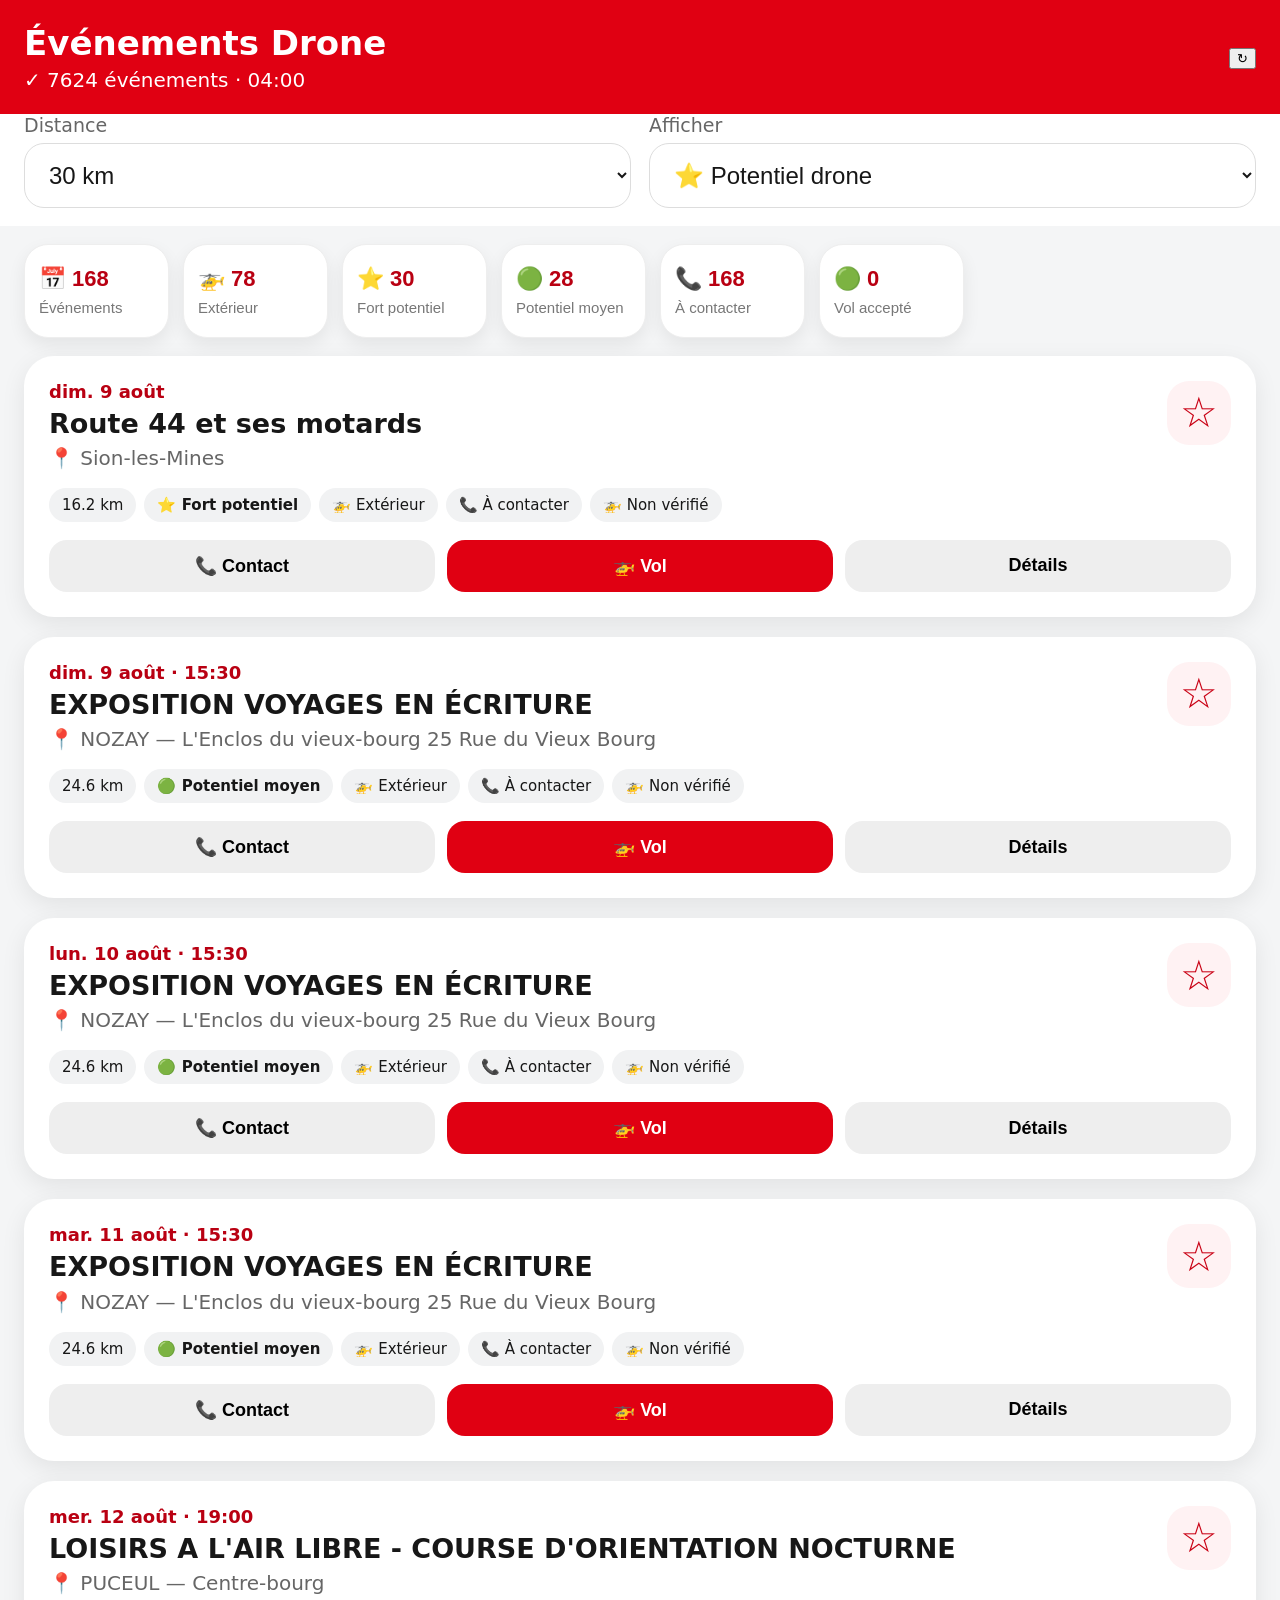
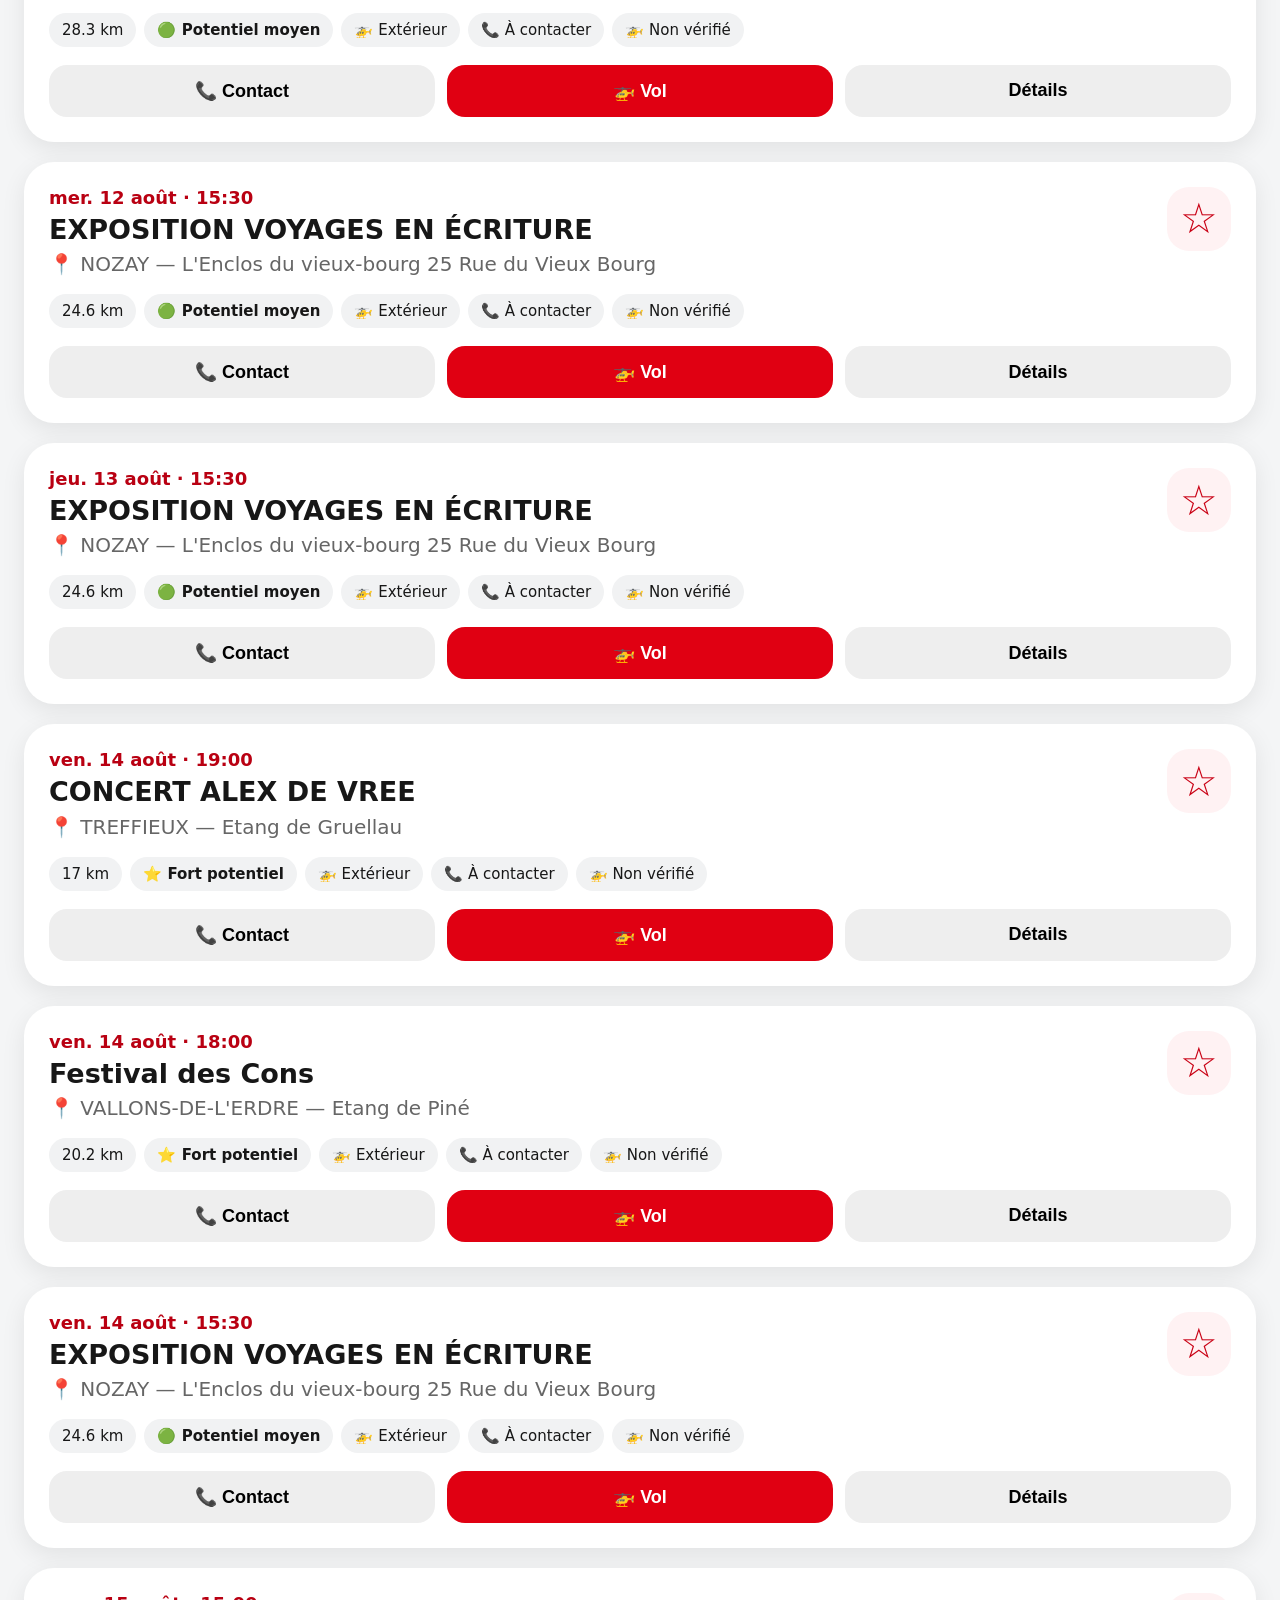
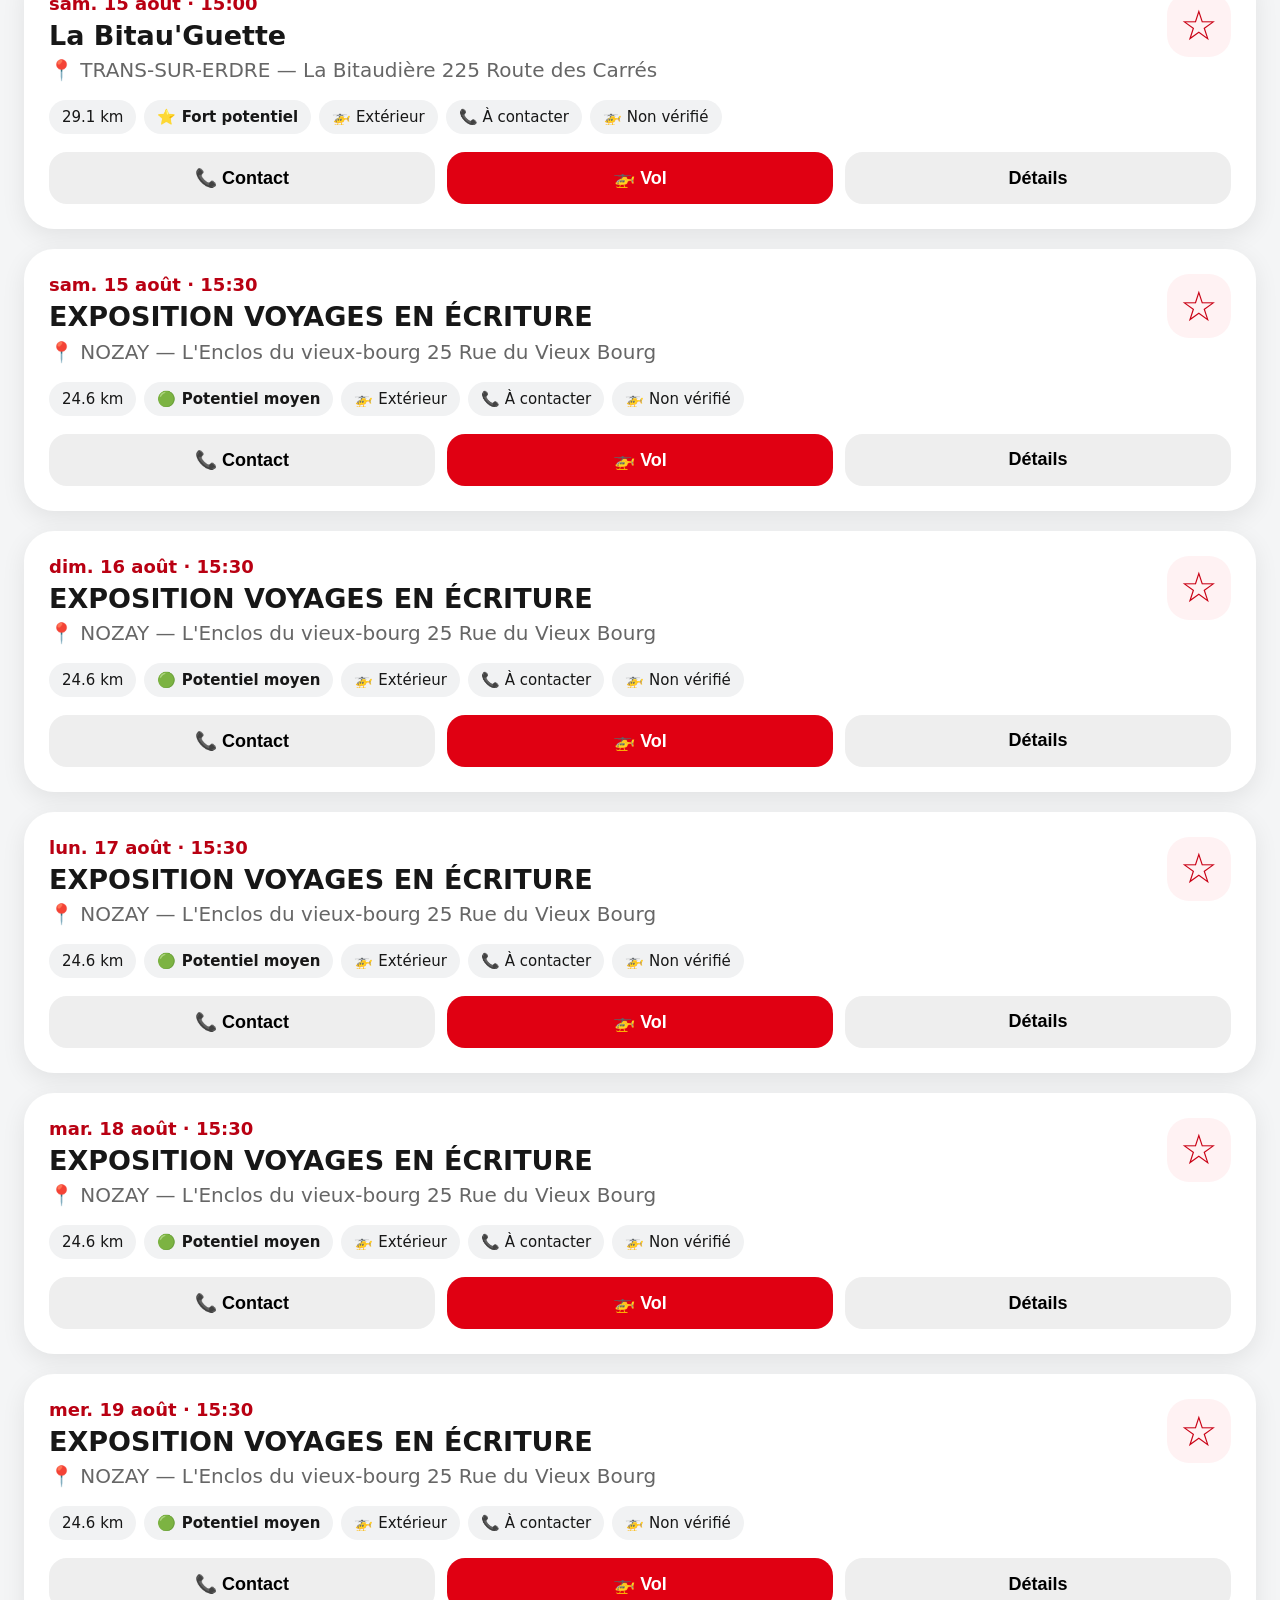
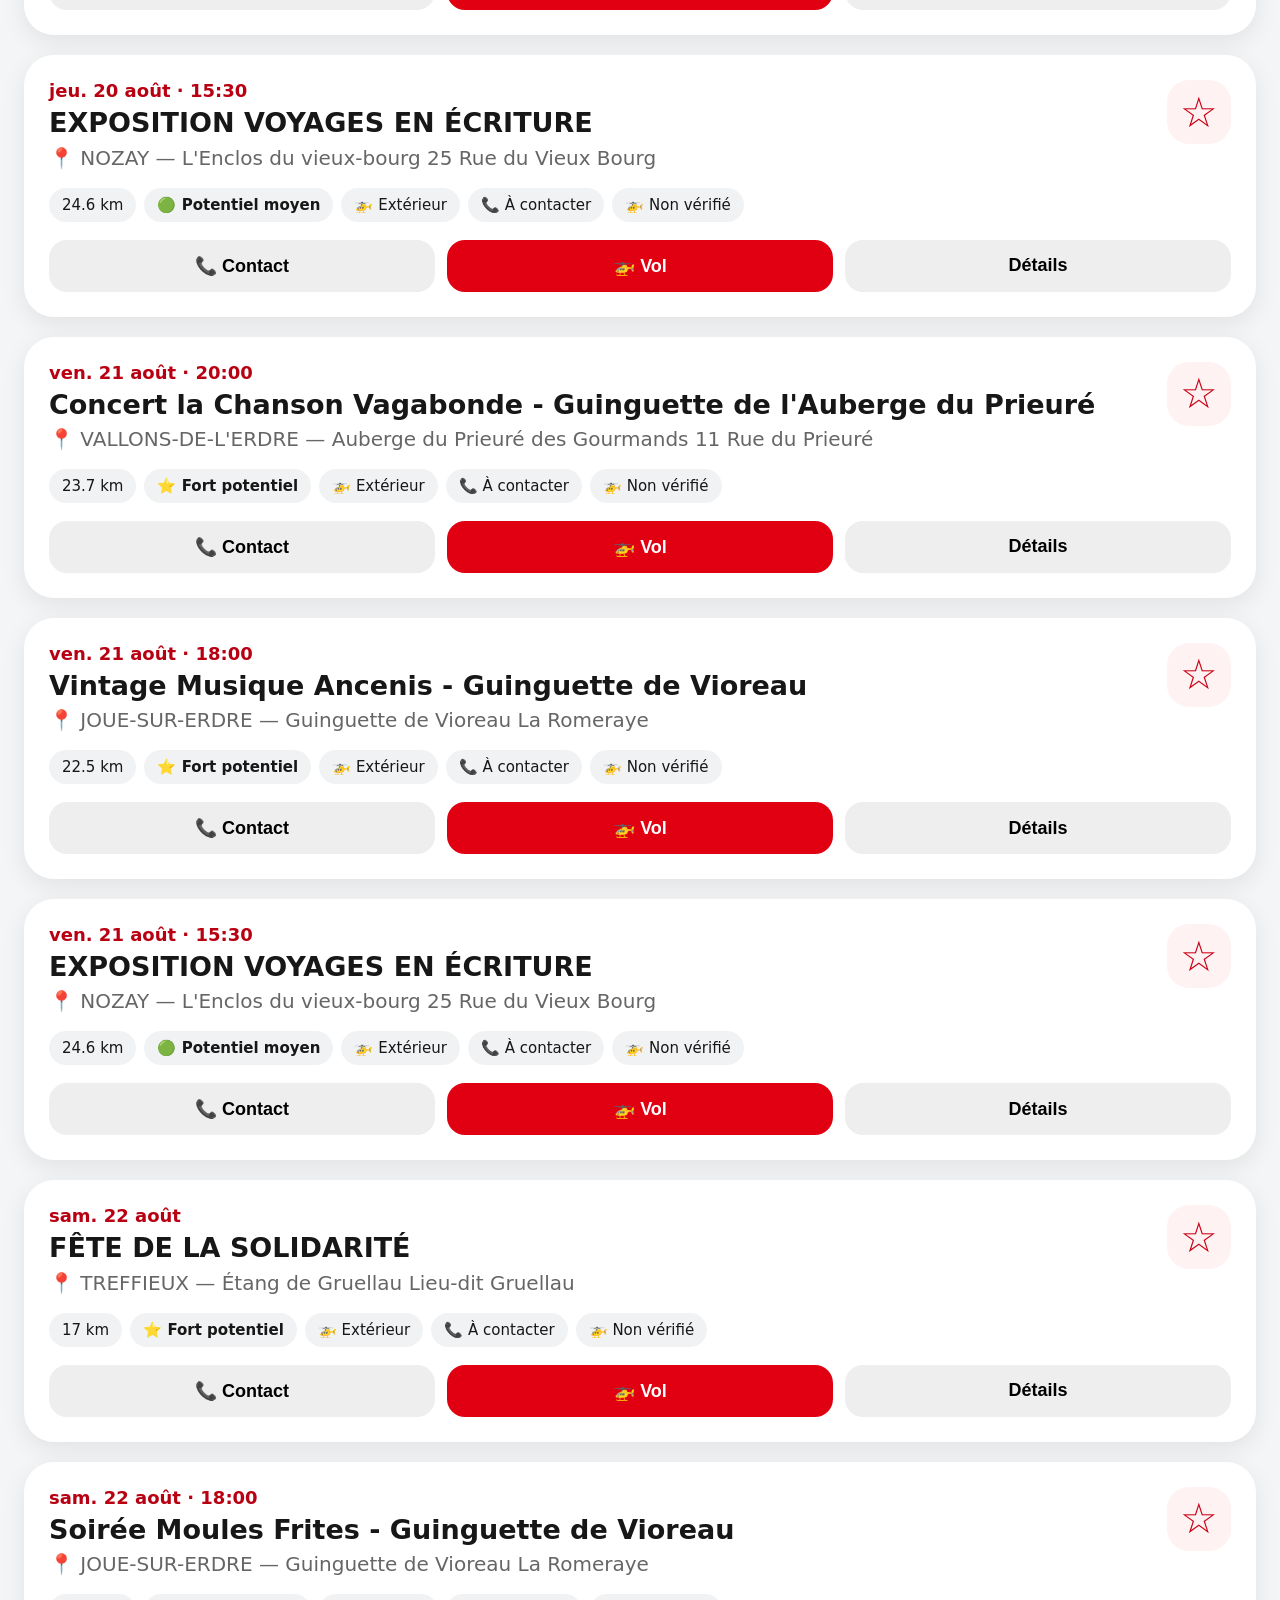
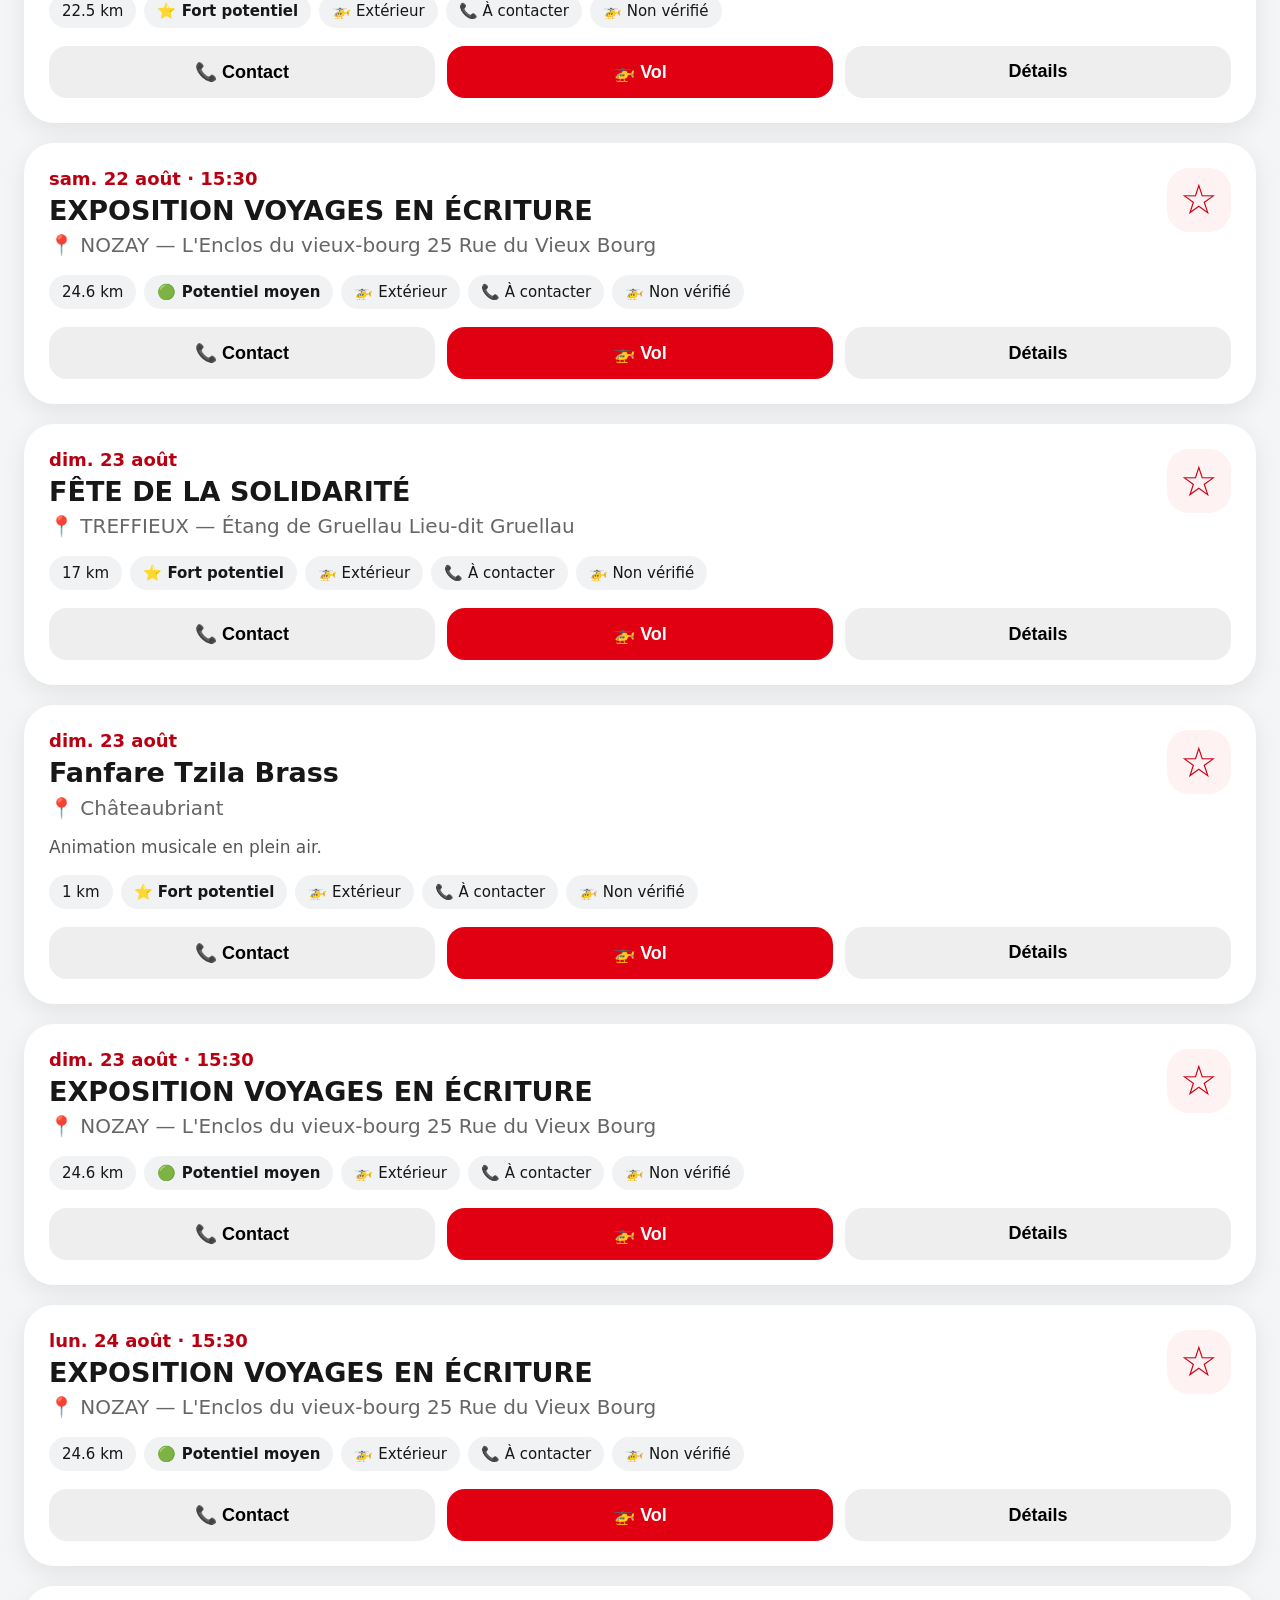
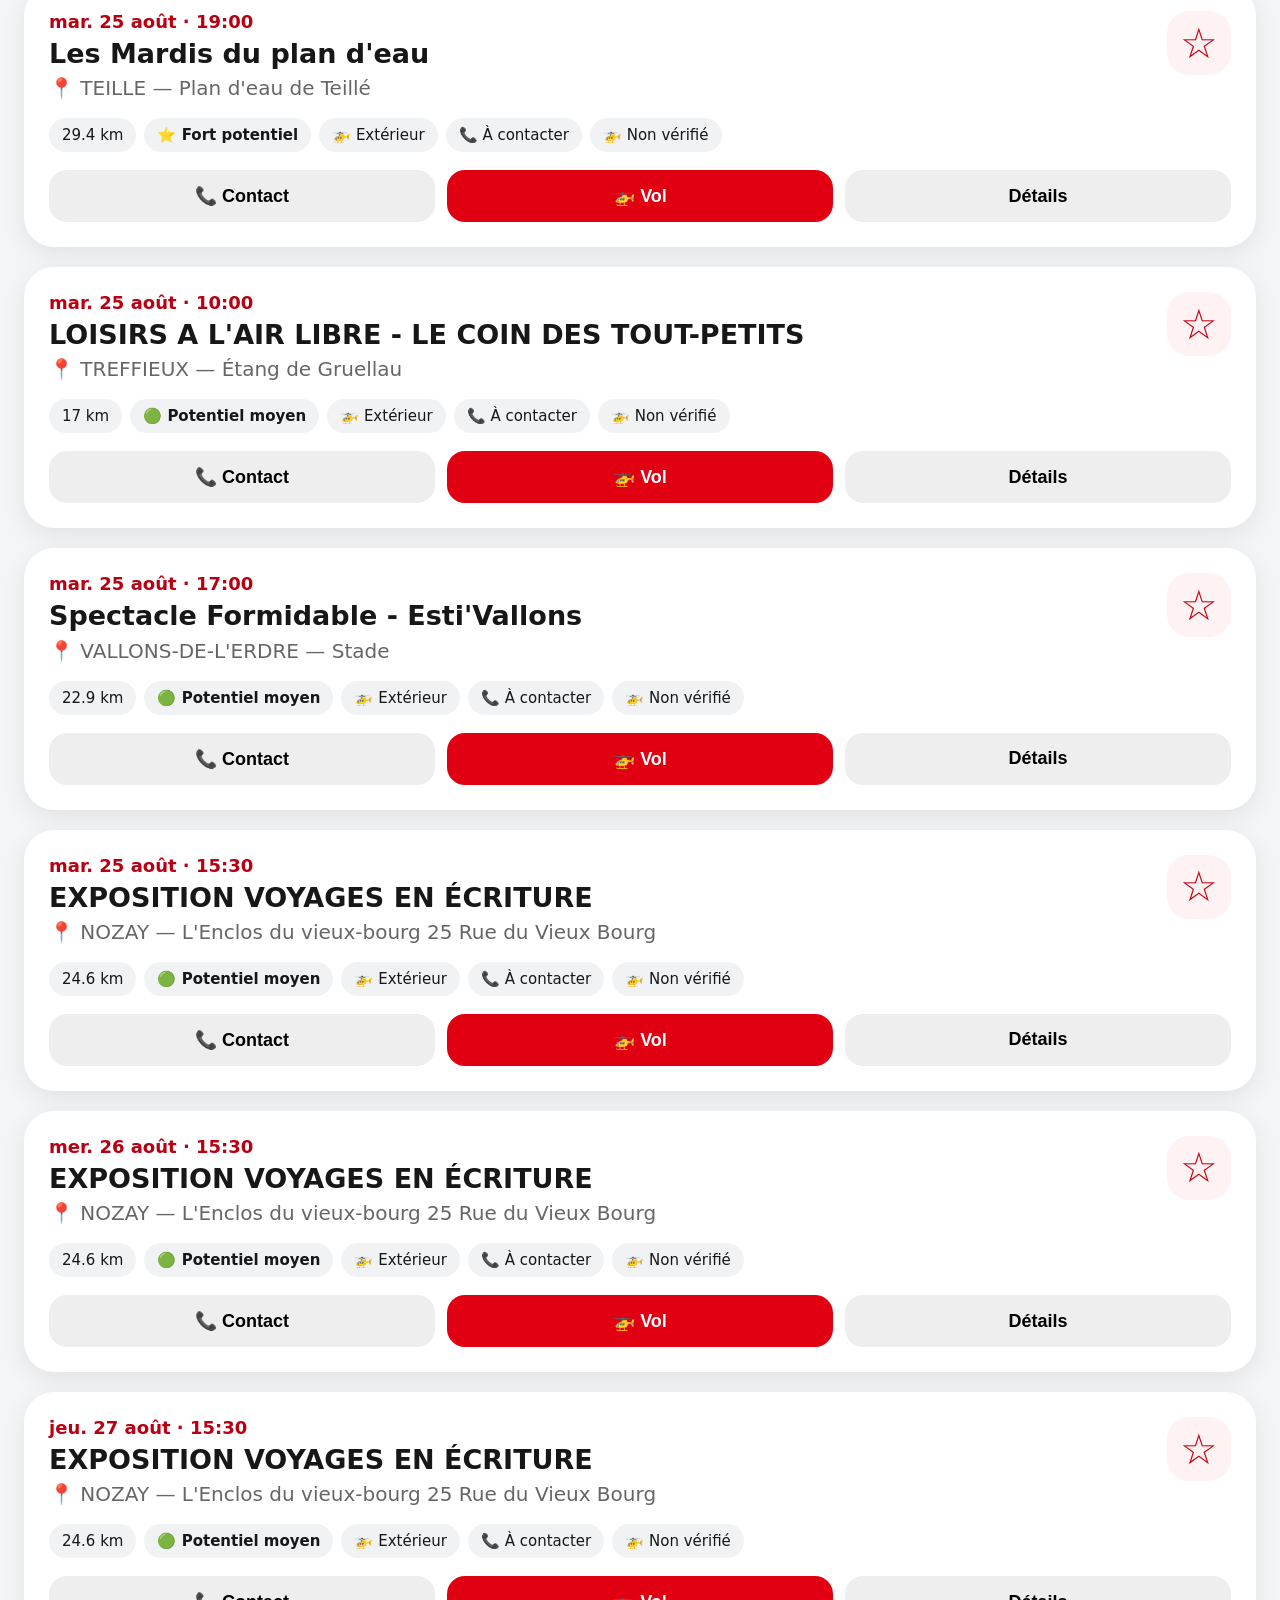
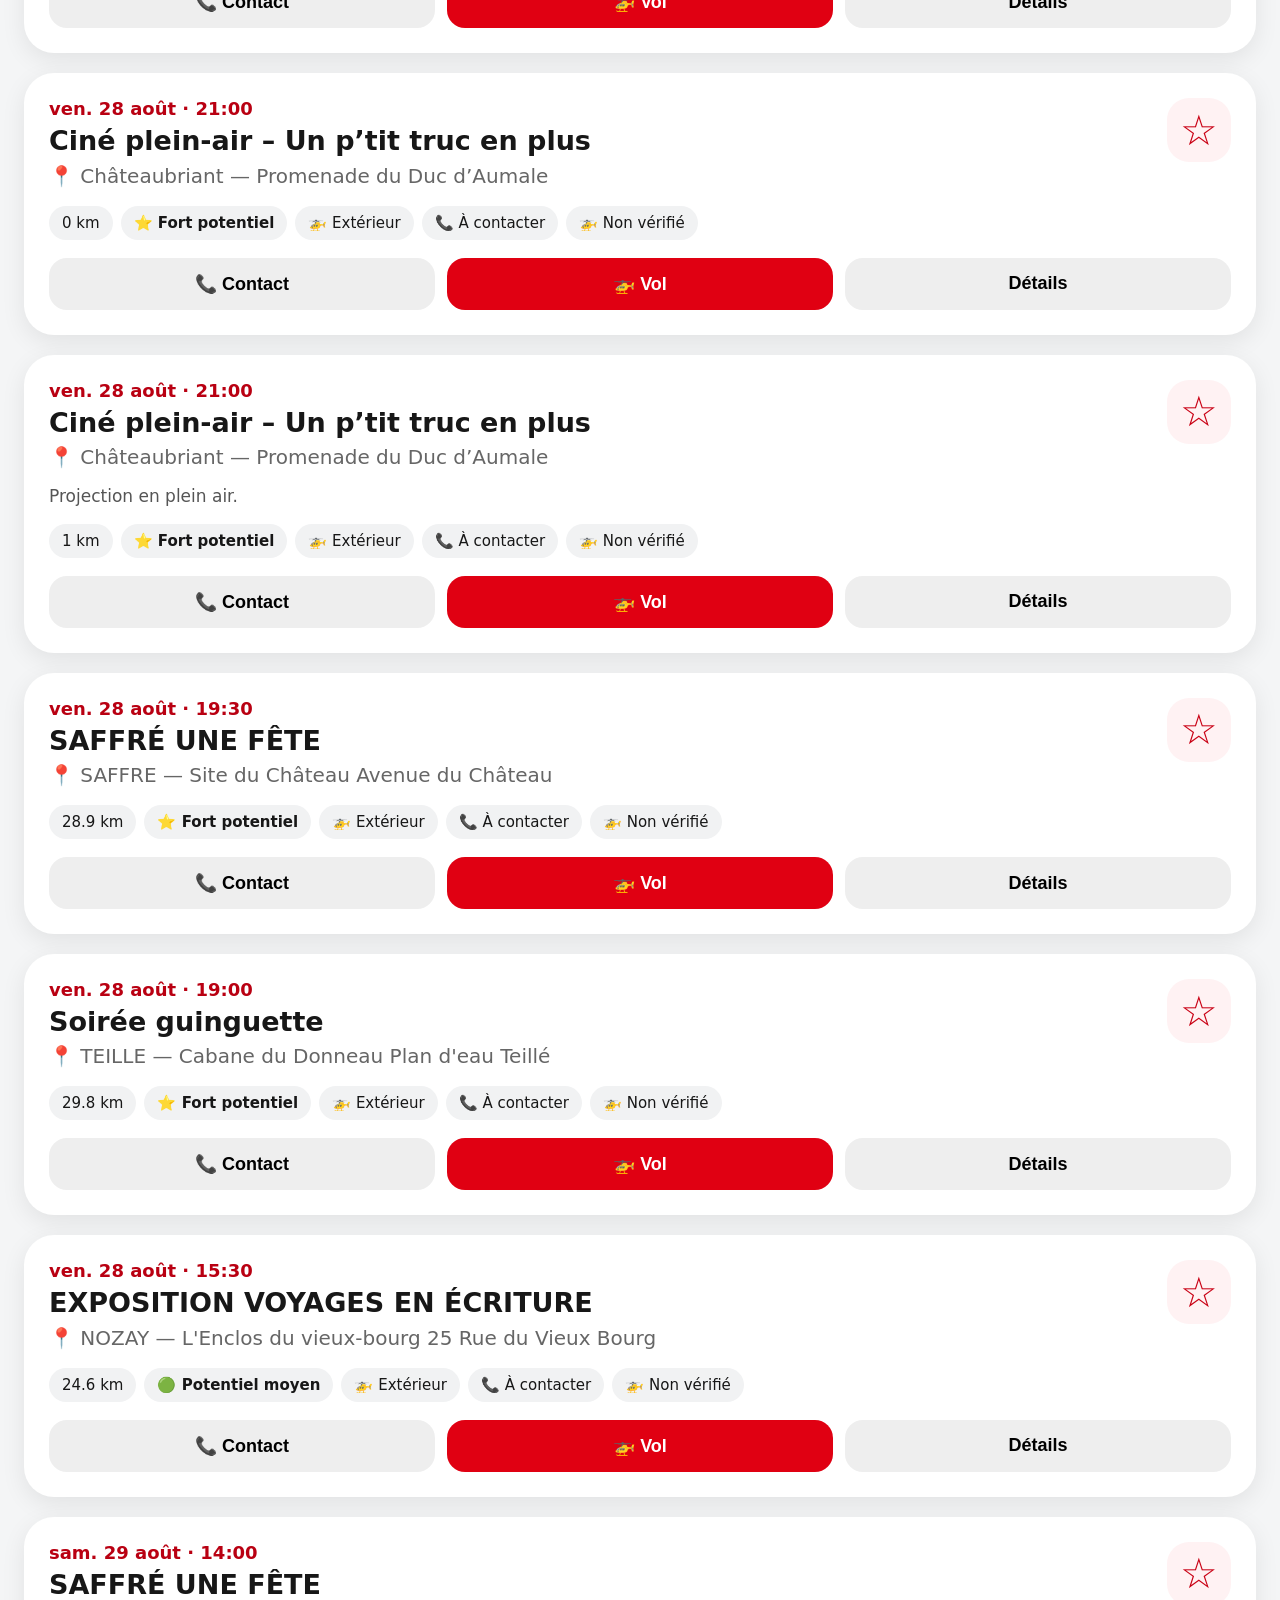
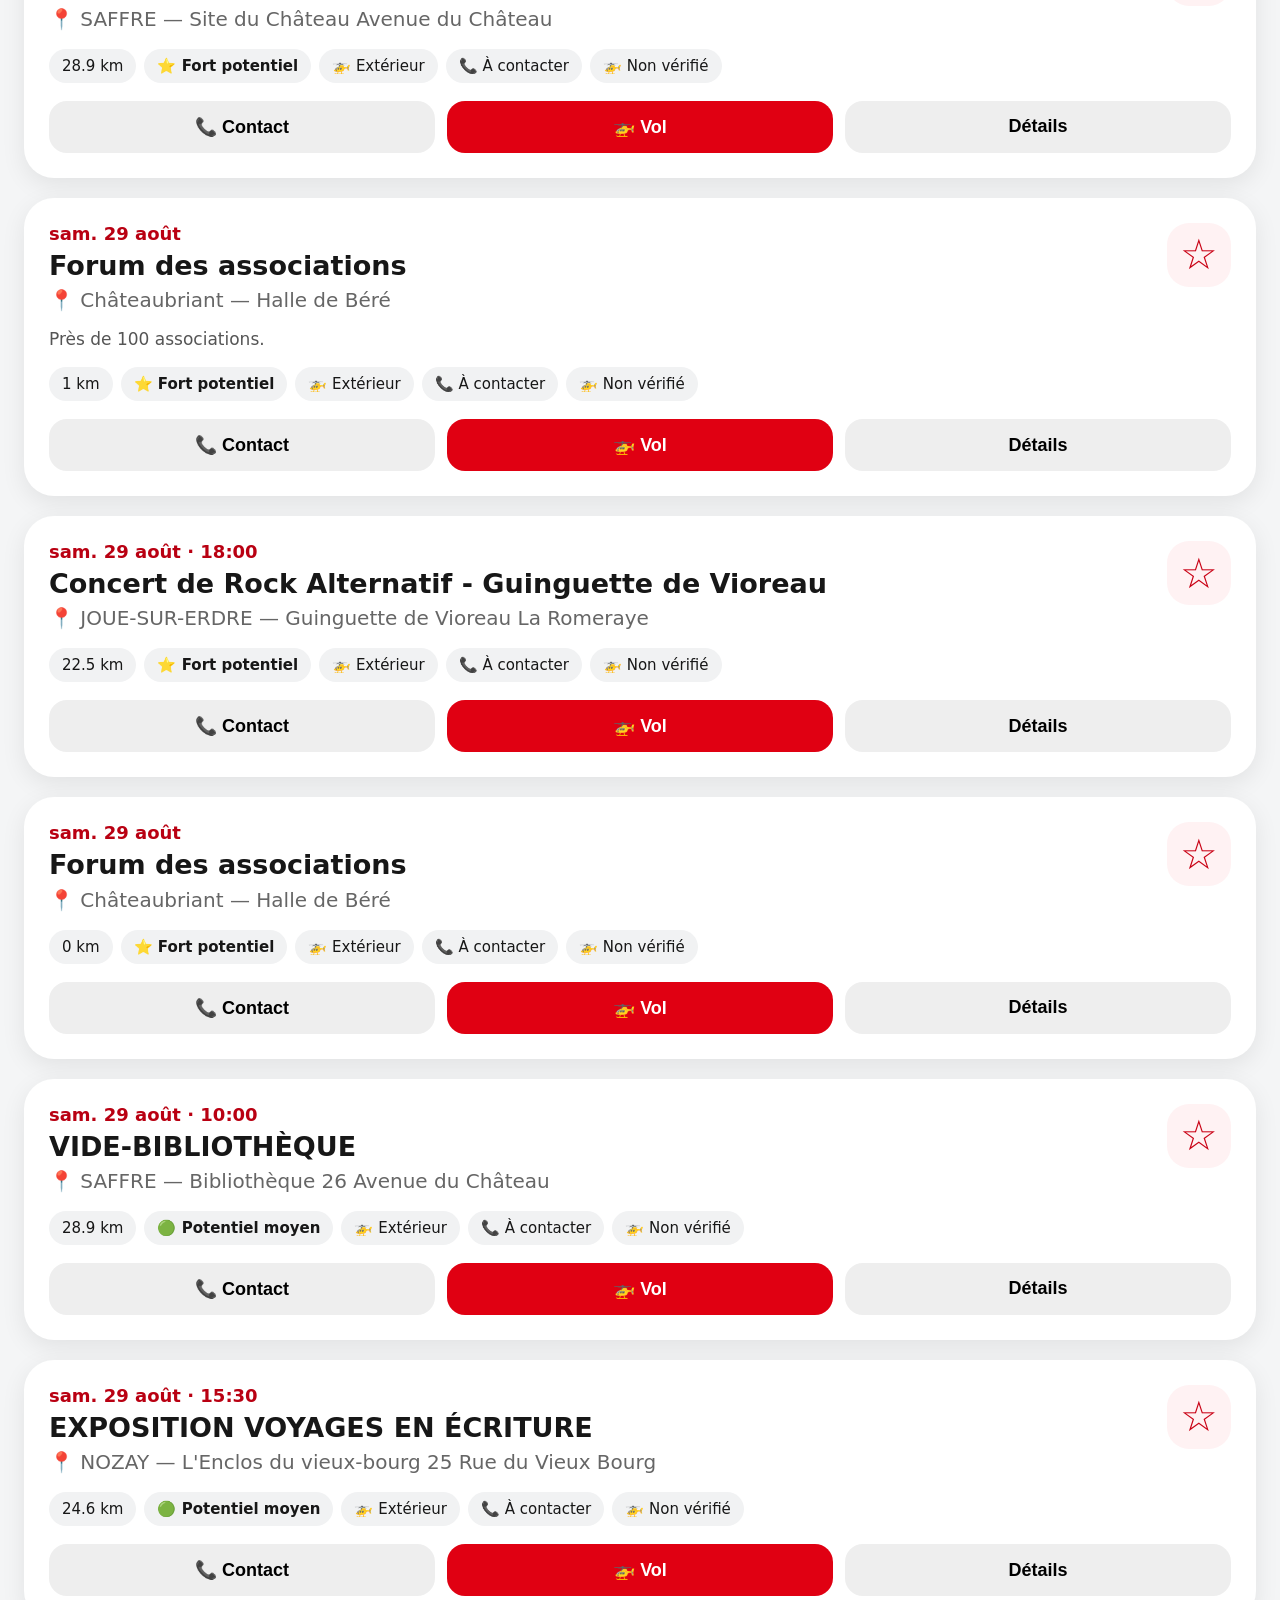
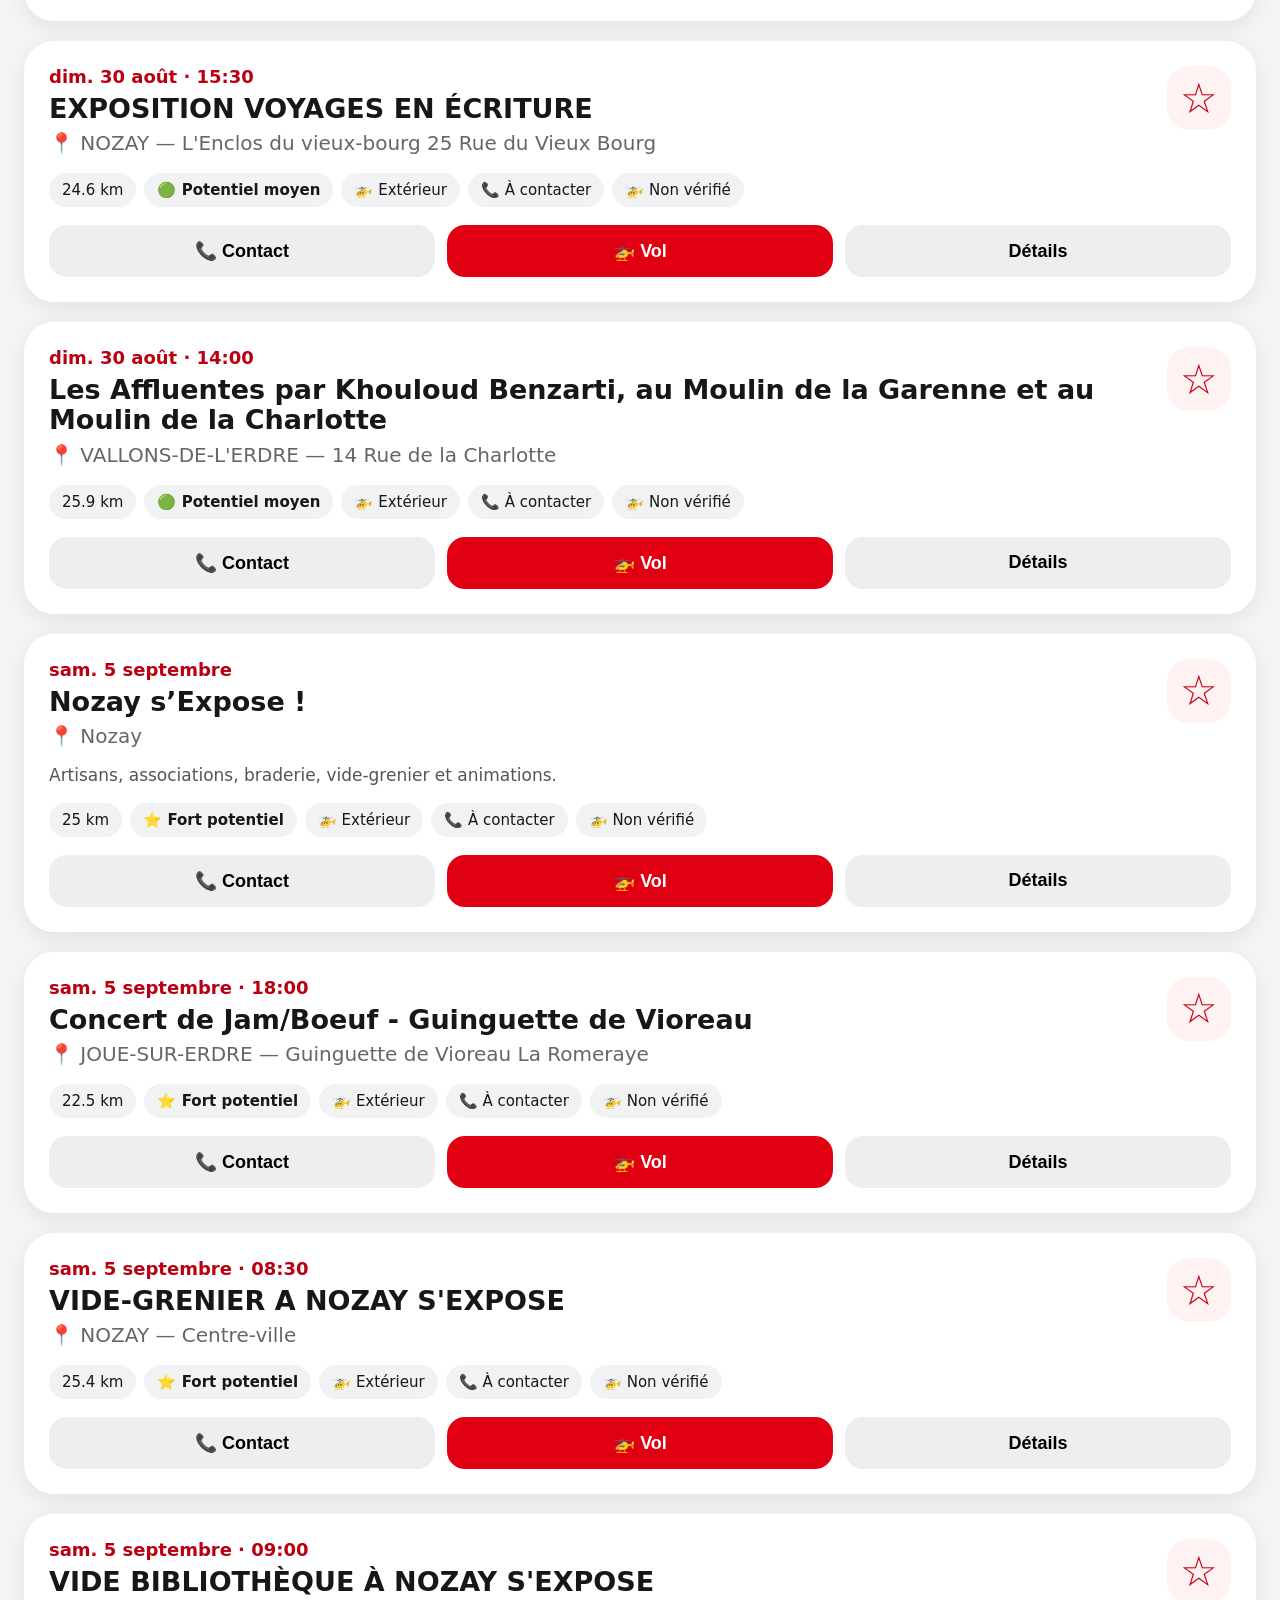
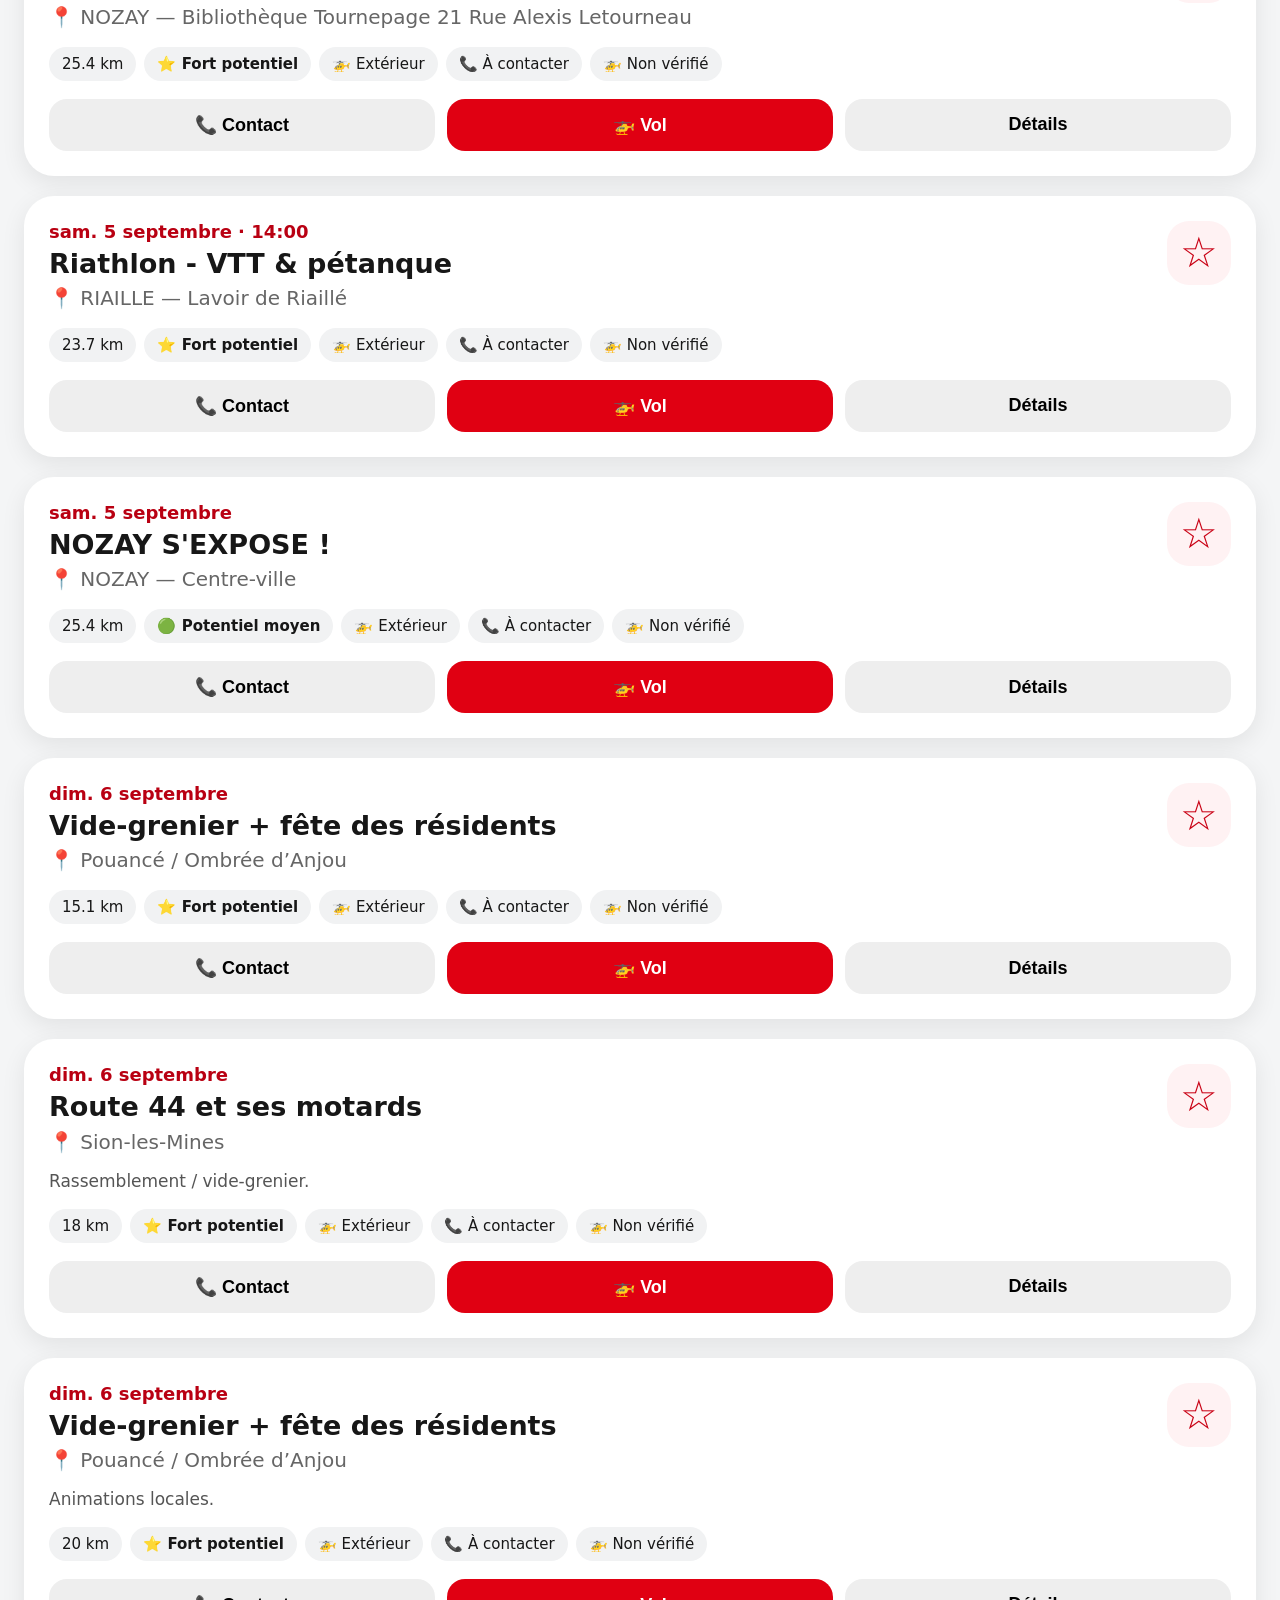
==== index.html @ 1484bf9f "Add files via upload" ====
<!doctype html>
<html lang="fr">
<head>
<meta charset="utf-8">
<meta name="viewport" content="width=device-width,initial-scale=1,viewport-fit=cover">
<meta name="theme-color" content="#e00012">
<link rel="manifest" href="manifest.webmanifest">
<link rel="icon" href="icon.svg">
<link rel="stylesheet" href="style.css">
<title>Événements Drone</title>
</head>
<body>
<header>
  <div><h1>Événements Drone</h1><small id="updated">Actualisation…</small></div>
  <button id="refresh" title="Actualiser">↻</button>
</header>
<main>
<section class="filters">
  <label>Distance
    <select id="distance">
      <option value="10">10 km</option><option value="20">20 km</option>
      <option value="30" selected>30 km</option><option value="50">50 km</option><option value="100">100 km</option>
    </select>
  </label>
  <label>Afficher
    <select id="statusFilter">
      <option value="potential" selected>⭐ Potentiel drone</option>
      <option value="high">⭐ Potentiel élevé</option>
      <option value="medium">🟢 Potentiel moyen</option>
      <option value="low">⚪ Faible potentiel</option>
      <option value="outdoor">🚁 Extérieur</option>
      <option value="all">📅 Tous</option>
      <option value="fav">⭐ Favoris</option>
      <option value="todo">📞 À contacter</option>
      <option value="contacted">📞 Contactés</option>
      <option value="accepted">🟢 Vol accepté</option>
      <option value="refused">🔴 Vol refusé</option>
    </select>
  </label>
</section>
<section id="stats" class="stats"></section>
<section id="events"></section>
</main>
<template id="eventTemplate">
<article class="event">
  <div class="event-top"><div><span class="date"></span><h2 class="title"></h2><p class="place"></p></div><button class="fav">☆</button></div>
  <p class="description"></p>
  <div class="badges"><span class="distance-badge"></span><span class="potential-badge"></span><span class="outdoor-badge"></span><span class="contact-badge"></span><span class="flight-badge"></span></div>
  <div class="actions"><button class="contact">📞 Contact</button><button class="flight">🚁 Vol</button><button class="details">Détails</button></div>
</article>
</template>
<script src="app.js"></script>
</body>
</html>
---- style.css ----
*{box-sizing:border-box}
html,body{margin:0;padding:0;font-family:system-ui,-apple-system,BlinkMacSystemFont,'Segoe UI',sans-serif;background:#f4f5f6;color:#171717}
body{min-height:100vh}
header{background:#e00012;color:#fff;padding:26px 24px 22px;display:flex;align-items:center;justify-content:space-between}
header h1{margin:0;font-size:34px;line-height:1.05}
header small{display:block;margin-top:6px;font-size:20px}
.icon-button{border:0;background:rgba(255,255,255,.12);color:#fff;width:64px;height:64px;border-radius:20px;font-size:42px;cursor:pointer}

.city-picker{margin:26px 24px 18px;padding:30px;border:1px solid #ead9db;border-radius:32px;background:linear-gradient(145deg,#fff,#fff8f8);box-shadow:0 10px 30px rgba(0,0,0,.06)}
.city-picker-head{display:flex;justify-content:space-between;align-items:center}
.eyebrow{color:#b51a28;font-weight:800;letter-spacing:1.6px;font-size:17px}
.city-picker h2{font-size:32px;margin:8px 0 20px}
.pin-icon{width:64px;height:64px;border-radius:20px;background:#fff0f1;color:#d60015;display:grid;place-items:center;font-size:34px}
.city-search{display:flex;align-items:center;gap:12px;border:1px solid #ddd;border-radius:26px;padding:10px 12px;background:#fff}
.search-icon{font-size:30px;color:#888}
.city-search input{min-width:0;flex:1;border:0;outline:0;font-size:25px;background:transparent}
.search-button{border:0;border-radius:20px;background:#e00012;color:#fff;font-weight:800;font-size:20px;padding:16px 28px}
.locked-search{opacity:.78}
.locked-search input{font-weight:600}
.search-button:disabled{background:#d6d6d6;color:#777}
.selected-city{margin-top:14px;padding:18px 20px;border:1px solid #ddd;border-radius:22px;background:#fff;display:flex;align-items:center;gap:16px}
.selected-city>div{flex:1;min-width:0}
.selected-city strong{display:block;font-size:22px;white-space:nowrap;overflow:hidden;text-overflow:ellipsis}
.selected-city small{color:#888;font-size:17px}
.selected-dot{width:18px;height:18px;border-radius:50%;background:#e00012;box-shadow:0 0 0 8px #ffe9eb}
.lock-icon{font-size:22px}
.city-help{margin:16px 4px 0;color:#888;font-size:17px}

.filters{display:grid;grid-template-columns:1fr 1fr;gap:18px;padding:0 24px 18px;background:#fff}
.filters label{font-size:19px;color:#666}
.filters select{display:block;width:100%;margin-top:7px;padding:17px 20px;border:1px solid #ddd;border-radius:20px;background:#fff;font-size:24px;color:#171717}

.stats{display:flex;gap:14px;overflow-x:auto;padding:18px 24px;background:#f4f5f6}
.stat{flex:0 0 145px;min-height:94px;border:1px solid #eee;border-radius:24px;background:#fff;box-shadow:0 7px 18px rgba(0,0,0,.07);padding:14px;text-align:left;cursor:pointer}
.stat.active{border-color:#e00012;box-shadow:0 0 0 2px #ffe1e4}
.stat strong{display:block;font-size:22px;color:#b90012}
.stat small{display:block;margin-top:7px;color:#777;font-size:15px}

.event{margin:0 24px 20px;padding:25px;border-radius:30px;background:#fff;box-shadow:0 7px 25px rgba(0,0,0,.08)}
.event-top{display:flex;justify-content:space-between;gap:14px}
.date{color:#b90012;font-weight:800;font-size:18px}
.event h2{margin:7px 0;font-size:27px;line-height:1.12}
.place{margin:0;color:#666;font-size:20px}
.fav{border:0;background:#fff2f3;color:#c90014;width:64px;height:64px;border-radius:22px;font-size:42px;flex:0 0 auto;cursor:pointer}
.description{color:#555;font-size:17px}
.badges{display:flex;flex-wrap:wrap;gap:8px;margin:18px 0}
.badges span,.modal-badges span{background:#f1f2f3;border-radius:18px;padding:8px 13px;font-size:15px}
.potential-badge{font-weight:800}
.potential-badge.medium,.potential-badge.high,.potential-badge.very-high{color:#b90012}
.actions{display:grid;grid-template-columns:1fr 1fr 1fr;gap:12px}
.actions button{border:0;border-radius:18px;padding:15px 8px;font-size:18px;font-weight:750;cursor:pointer}
.contact,.details{background:#eee}
.flight{background:#e00012;color:#fff}
.empty{text-align:center;padding:55px 24px;color:#777;font-size:22px}

.modal[hidden]{display:none}
.modal{position:fixed;inset:0;z-index:20;display:grid;place-items:center}
.modal-backdrop{position:absolute;inset:0;background:rgba(0,0,0,.48)}
.modal-card{position:relative;width:min(680px,calc(100% - 32px));max-height:90vh;overflow:auto;background:#fff;border-radius:30px;padding:30px}
.modal-close{position:absolute;right:18px;top:18px;border:0;background:#eee;border-radius:50%;width:46px;height:46px;font-size:28px}
.modal-kicker{color:#b90012;font-weight:800}
.modal-card h2{font-size:30px;margin:10px 0}
.detail-grid{display:grid;gap:10px;margin-top:18px}
.detail-grid a{padding:14px;border-radius:16px;background:#f1f2f3;color:#111;text-decoration:none}
.modal-actions{display:flex;gap:10px;margin-top:20px}
.modal-actions button{flex:1;border:0;border-radius:16px;padding:14px;font-weight:800}
.primary-action{background:#e00012;color:#fff}
.secondary-action{background:#eee}
.danger-action{background:#ffe5e7;color:#b00010}

@media(max-width:600px){
  header{padding:25px 24px 20px}
  header h1{font-size:32px}
  .city-picker{padding:24px;margin:22px 24px 18px}
  .city-picker h2{font-size:29px}
  .city-search{display:grid;grid-template-columns:auto 1fr}
  .search-button{grid-column:1/-1;width:100%}
  .filters{gap:12px}
  .filters select{font-size:20px}
  .actions button{font-size:16px}
  .event{padding:22px}
}
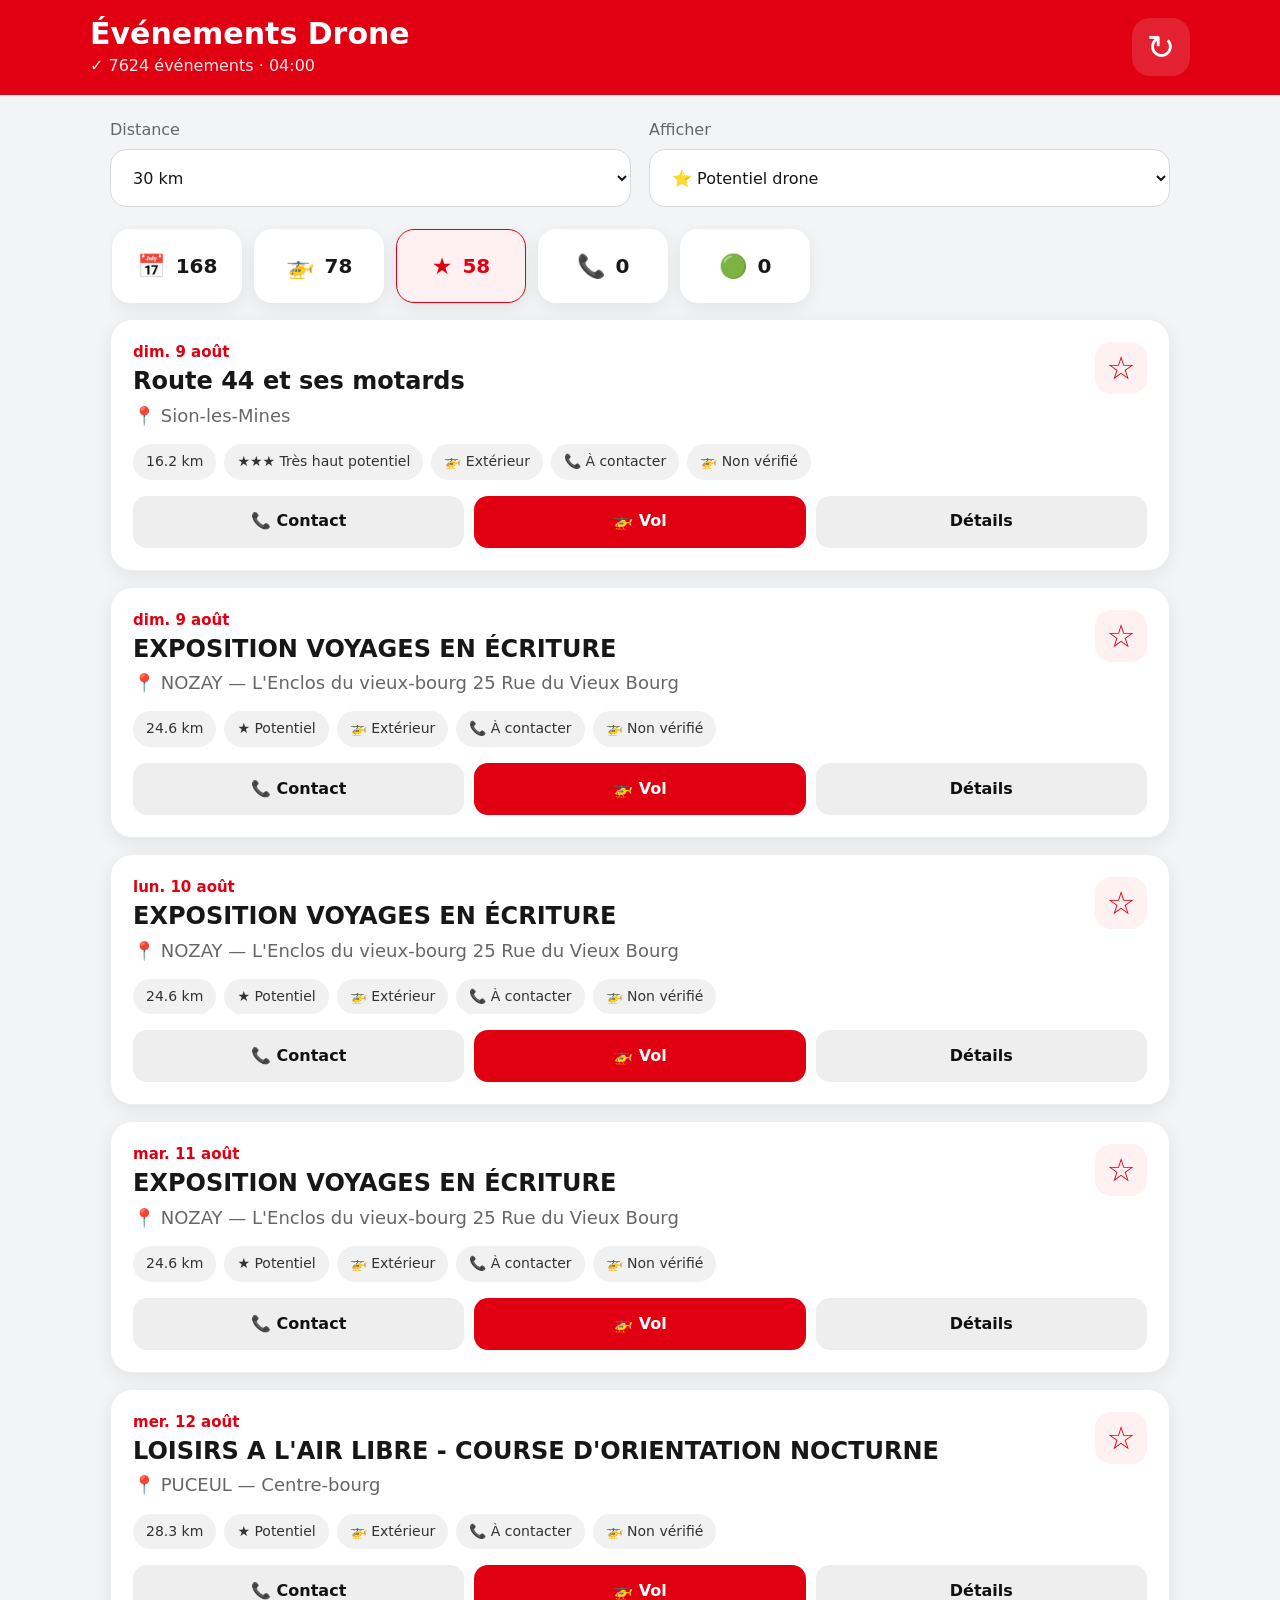
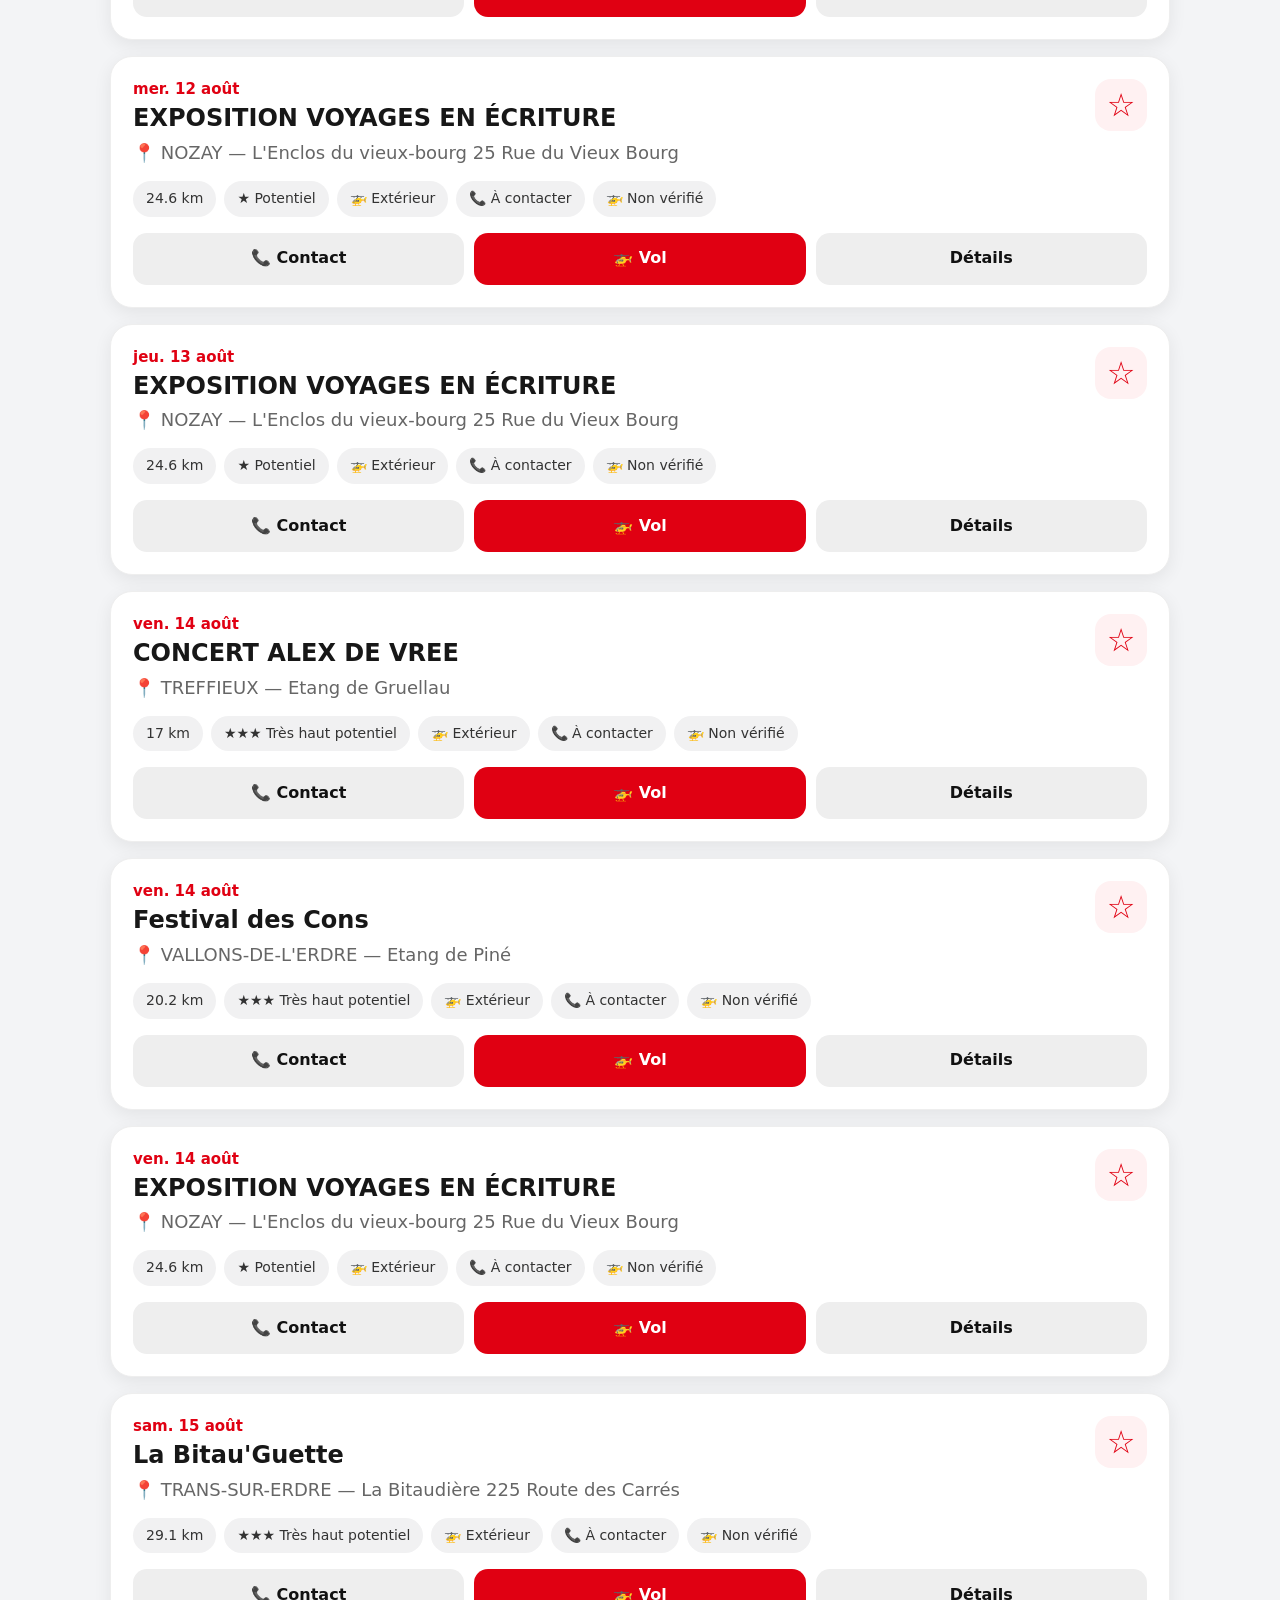
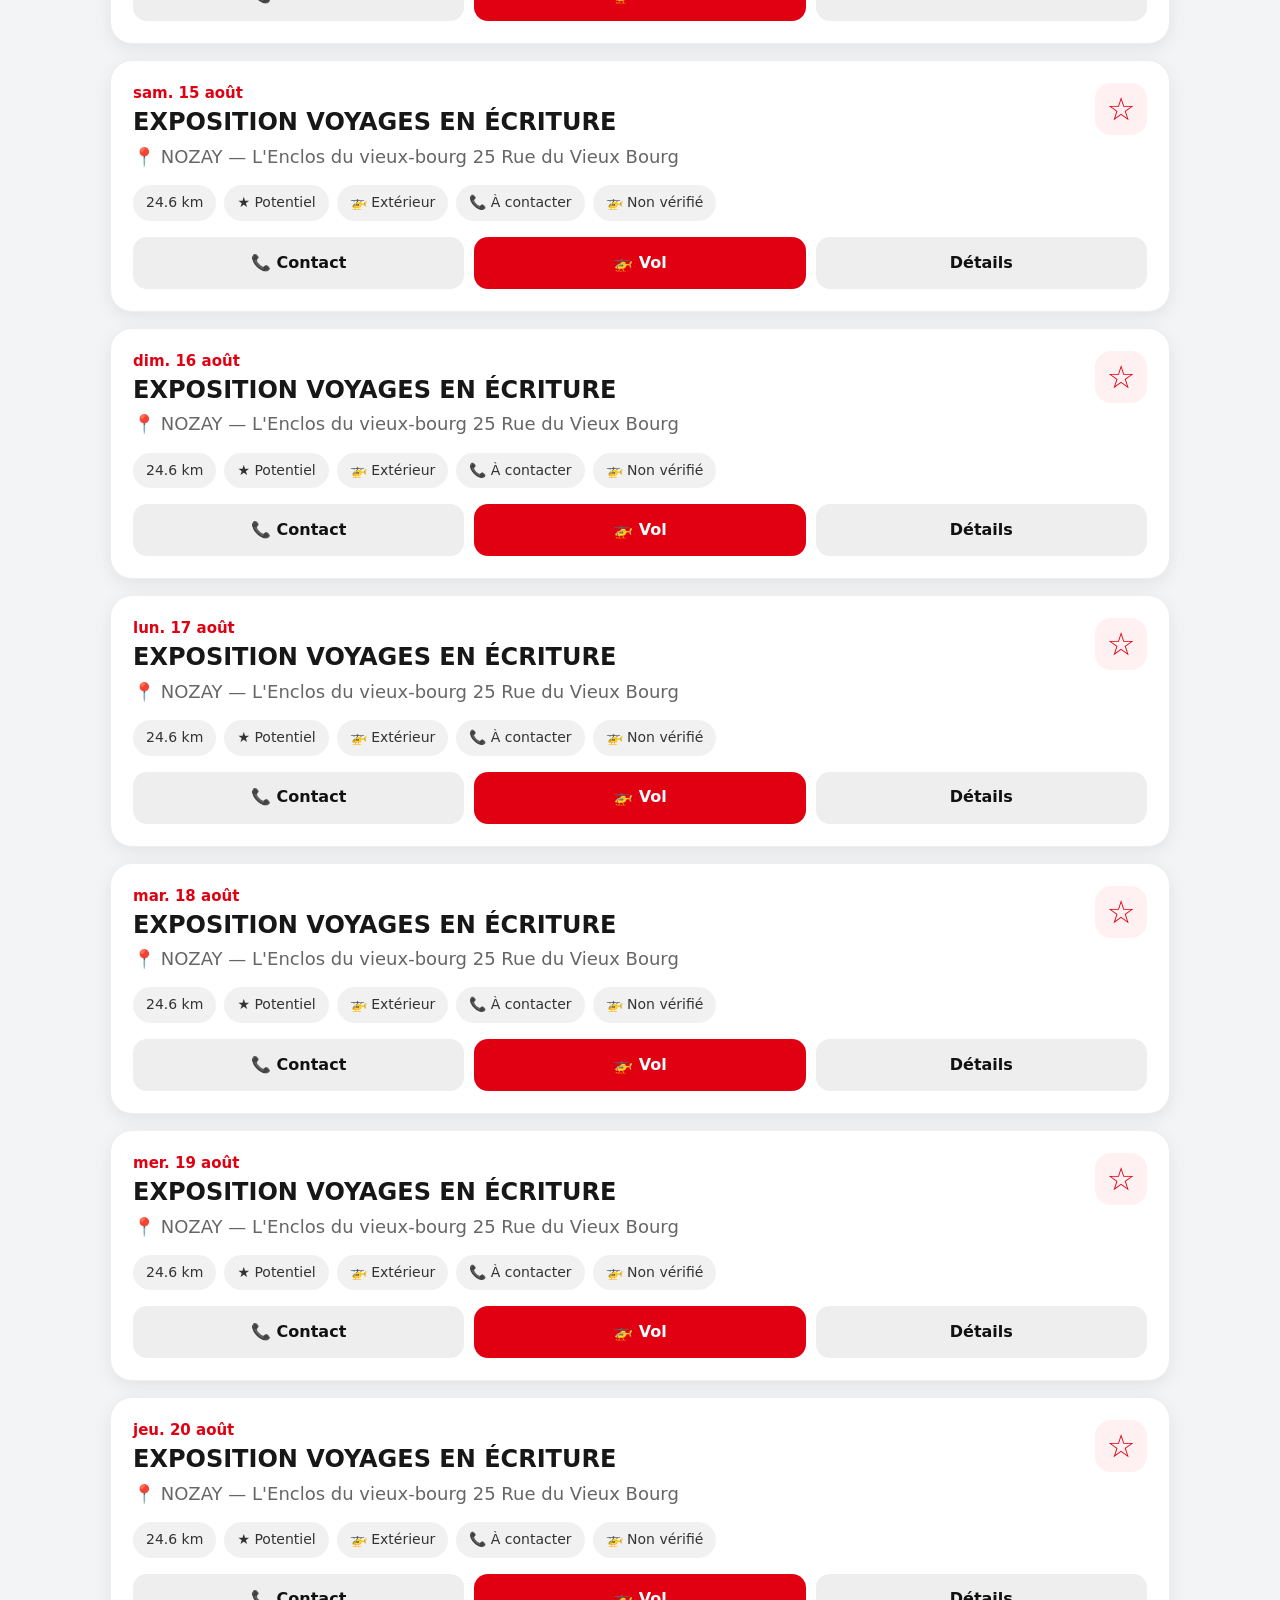
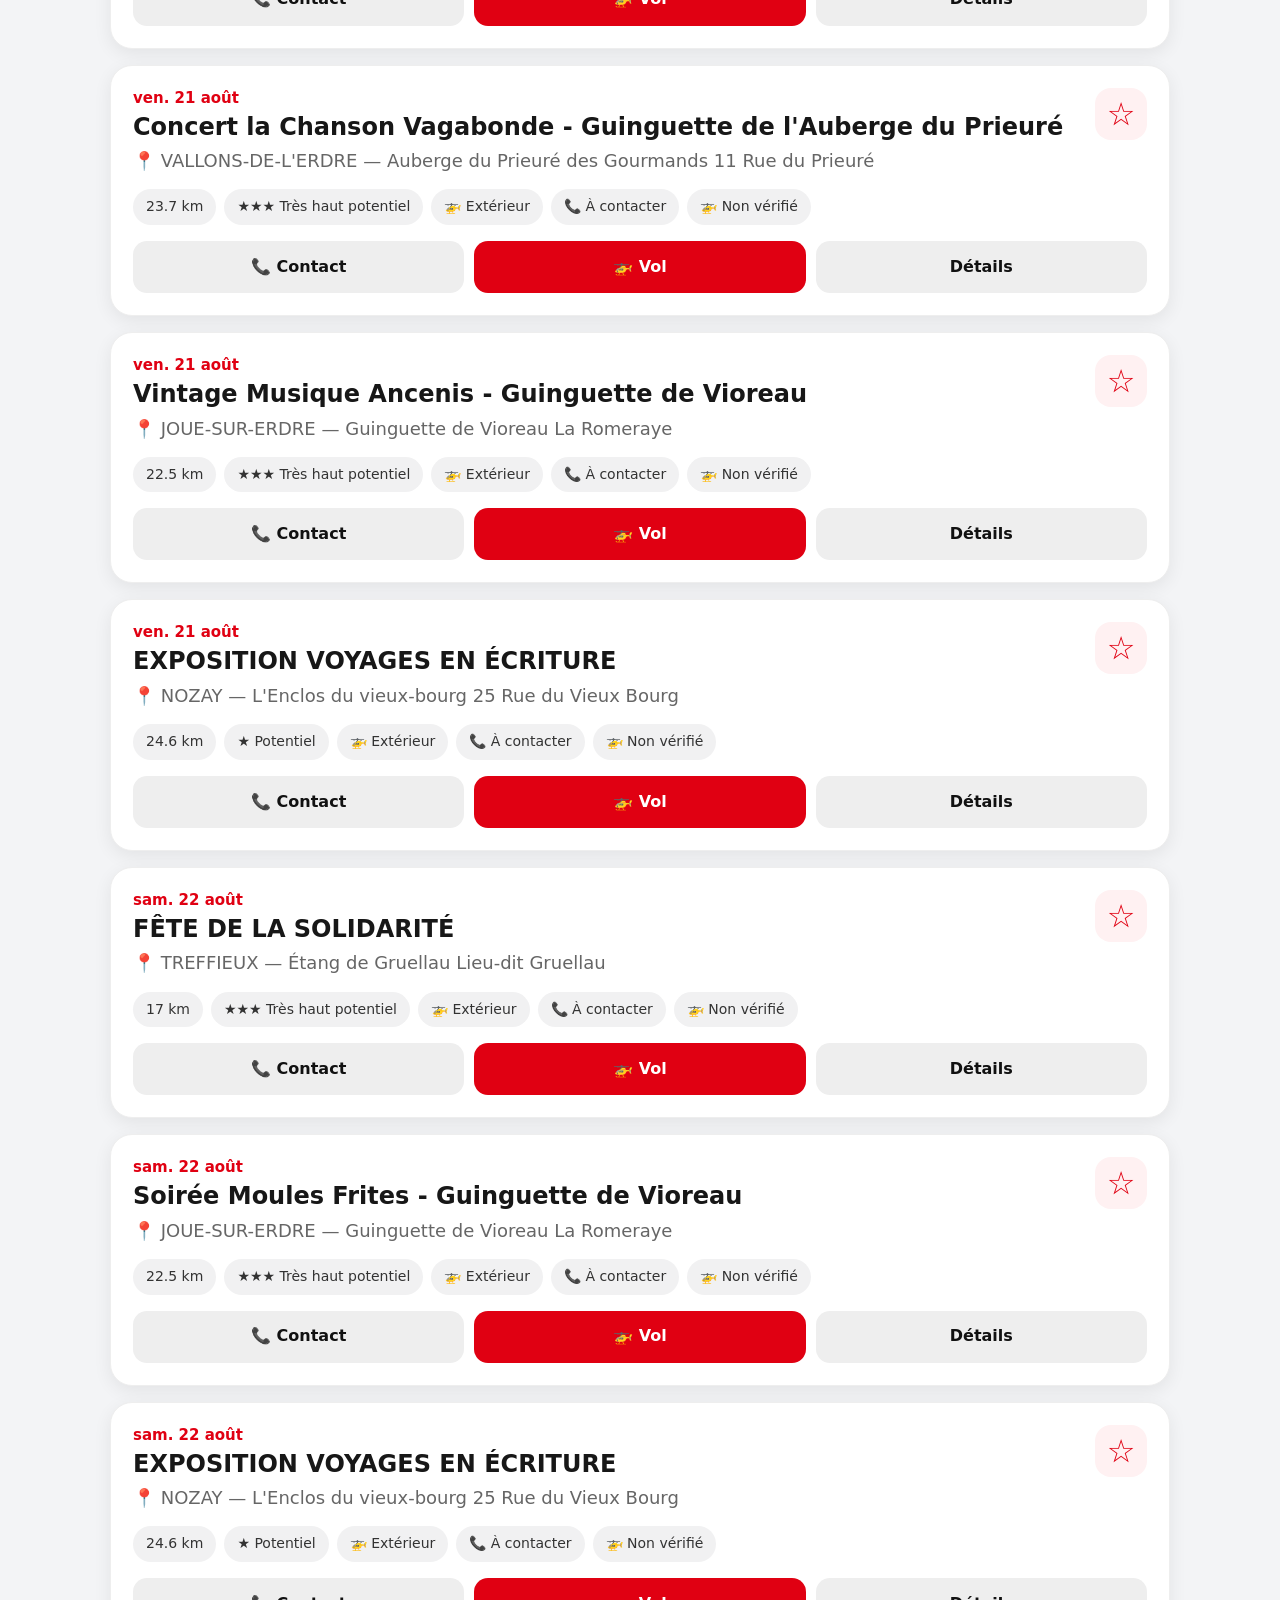
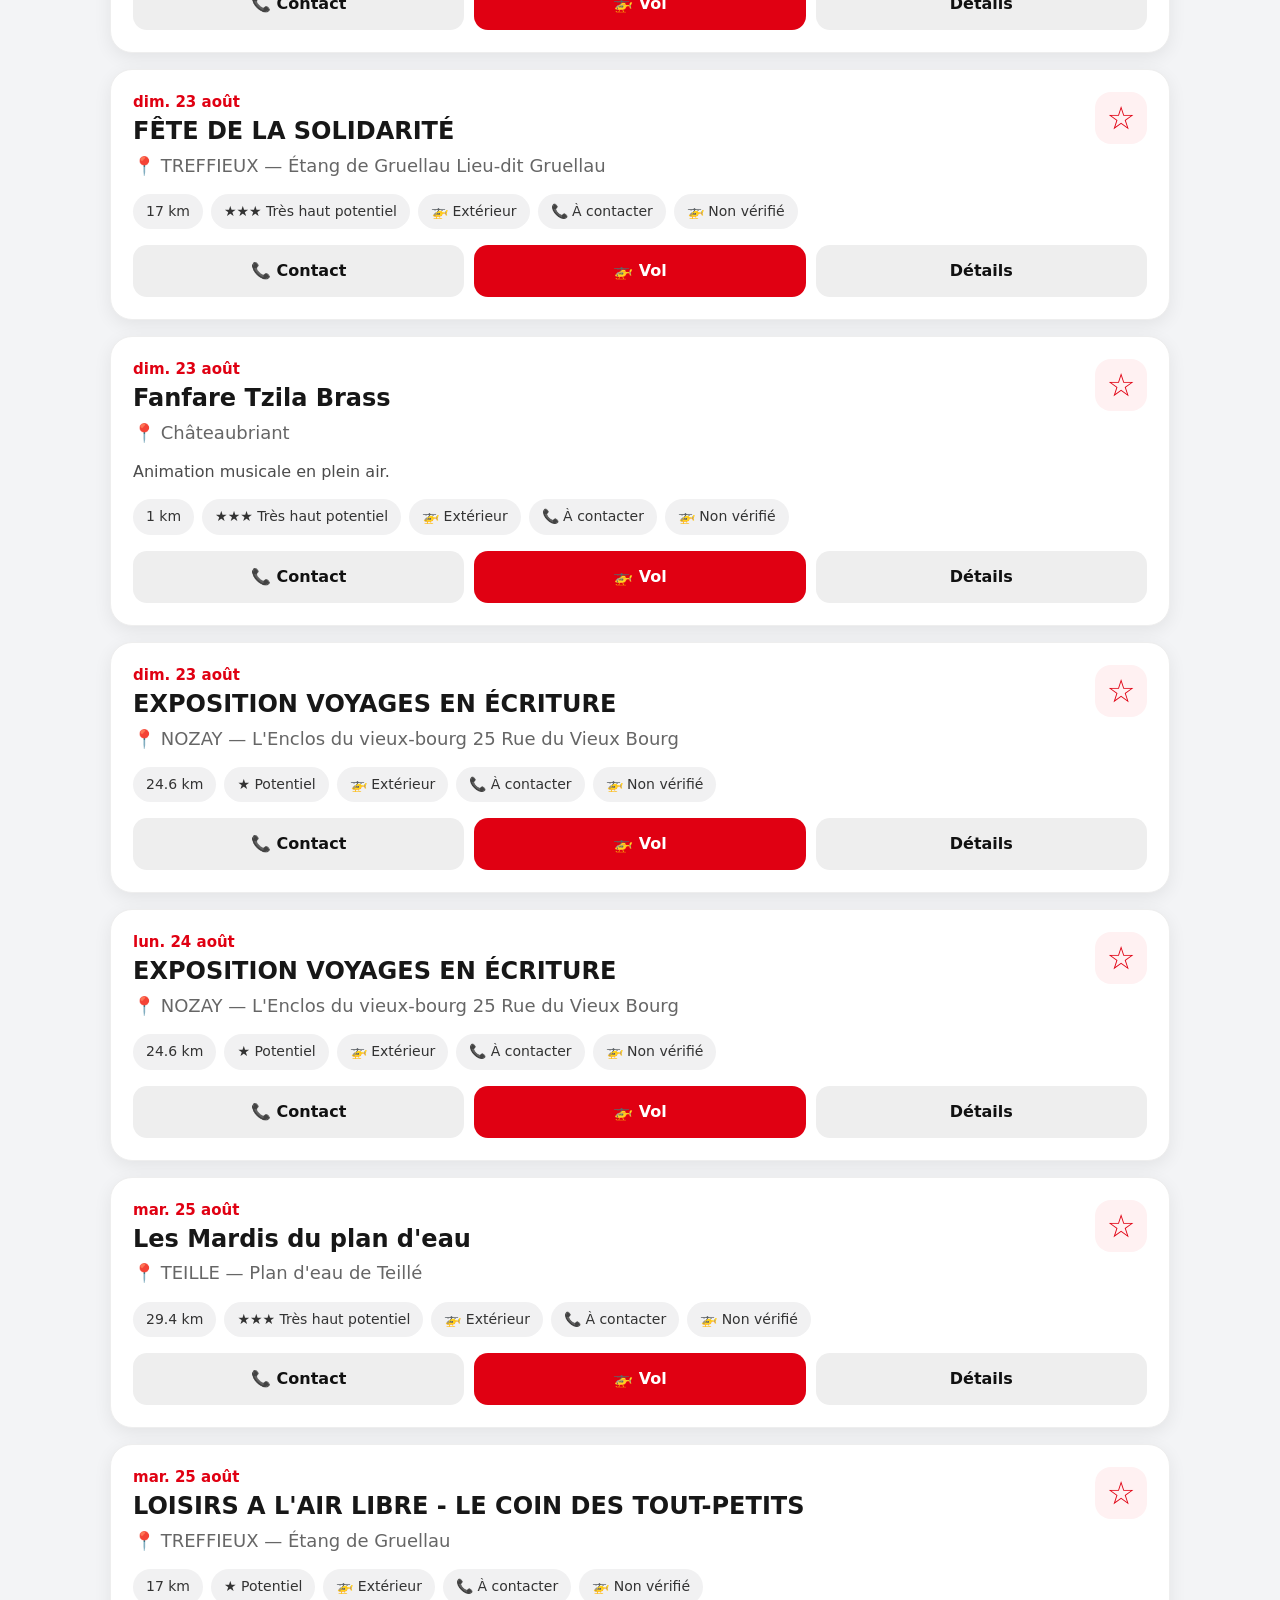
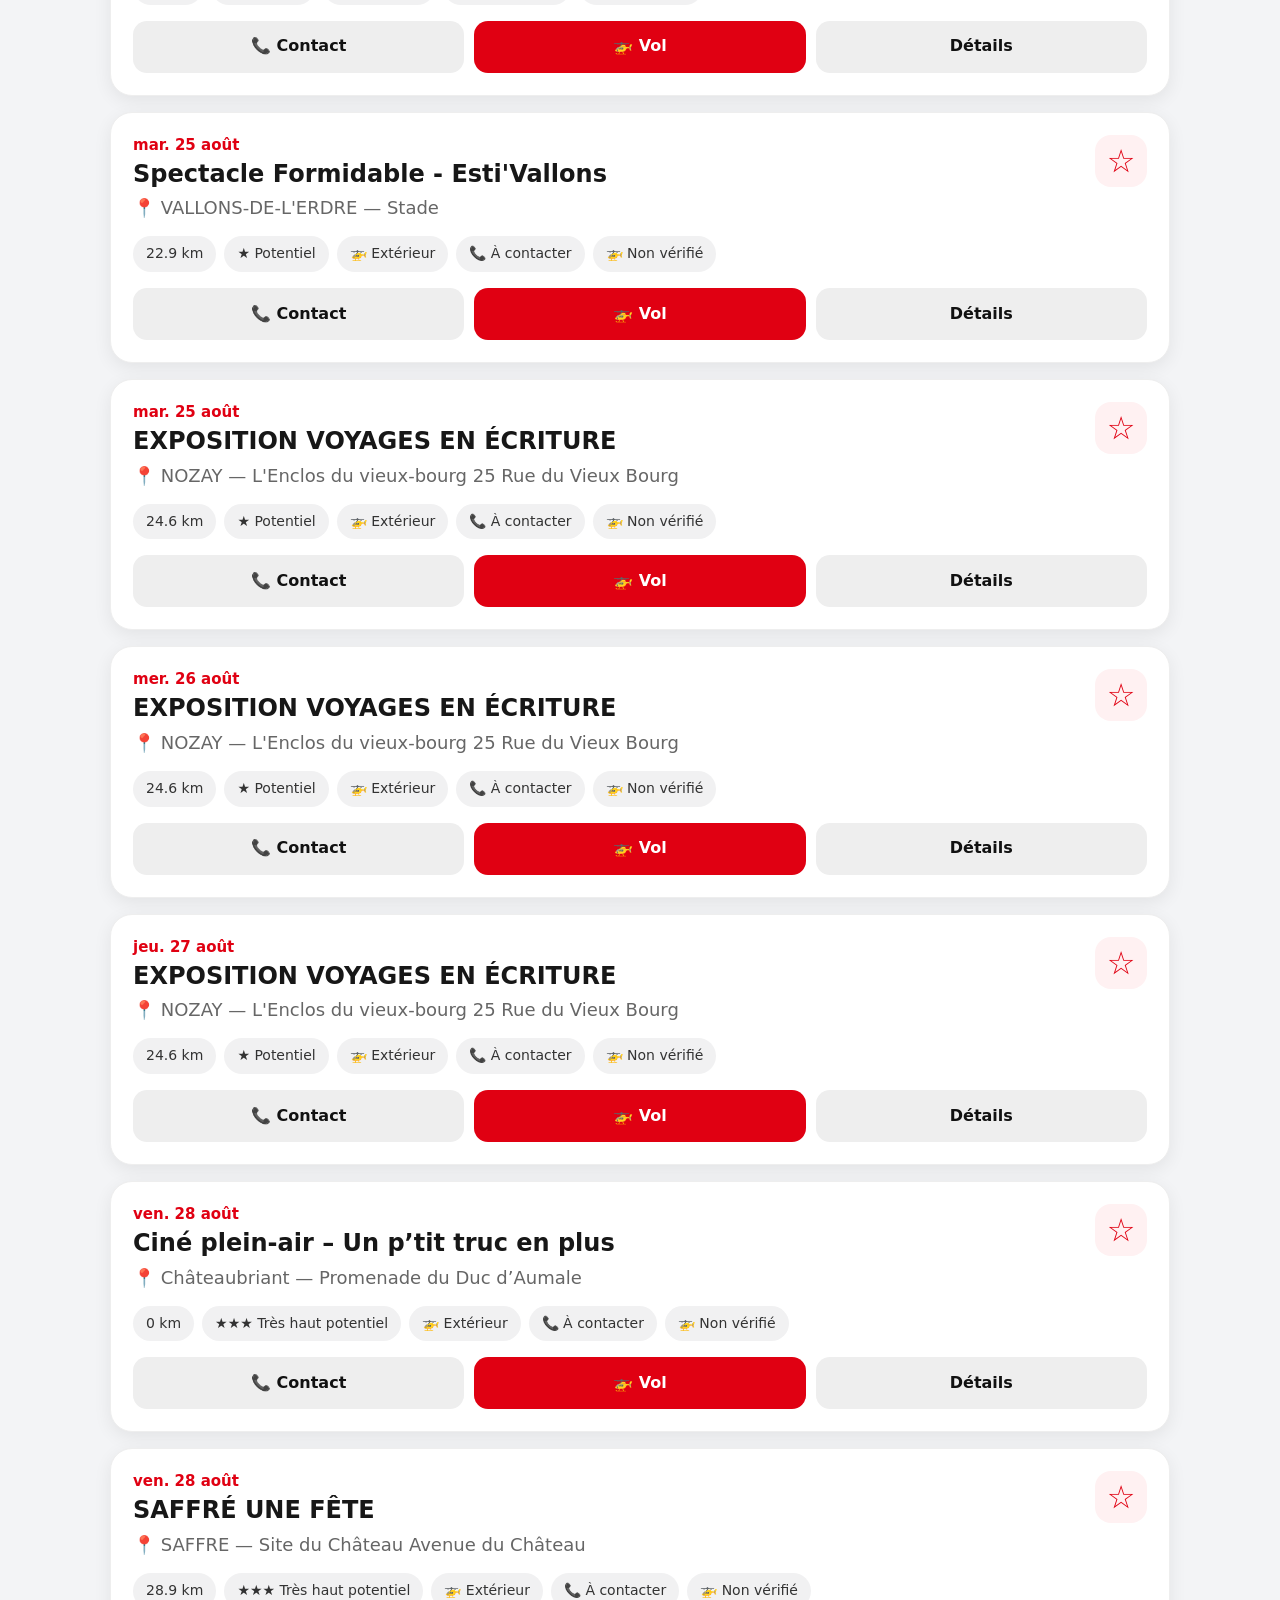
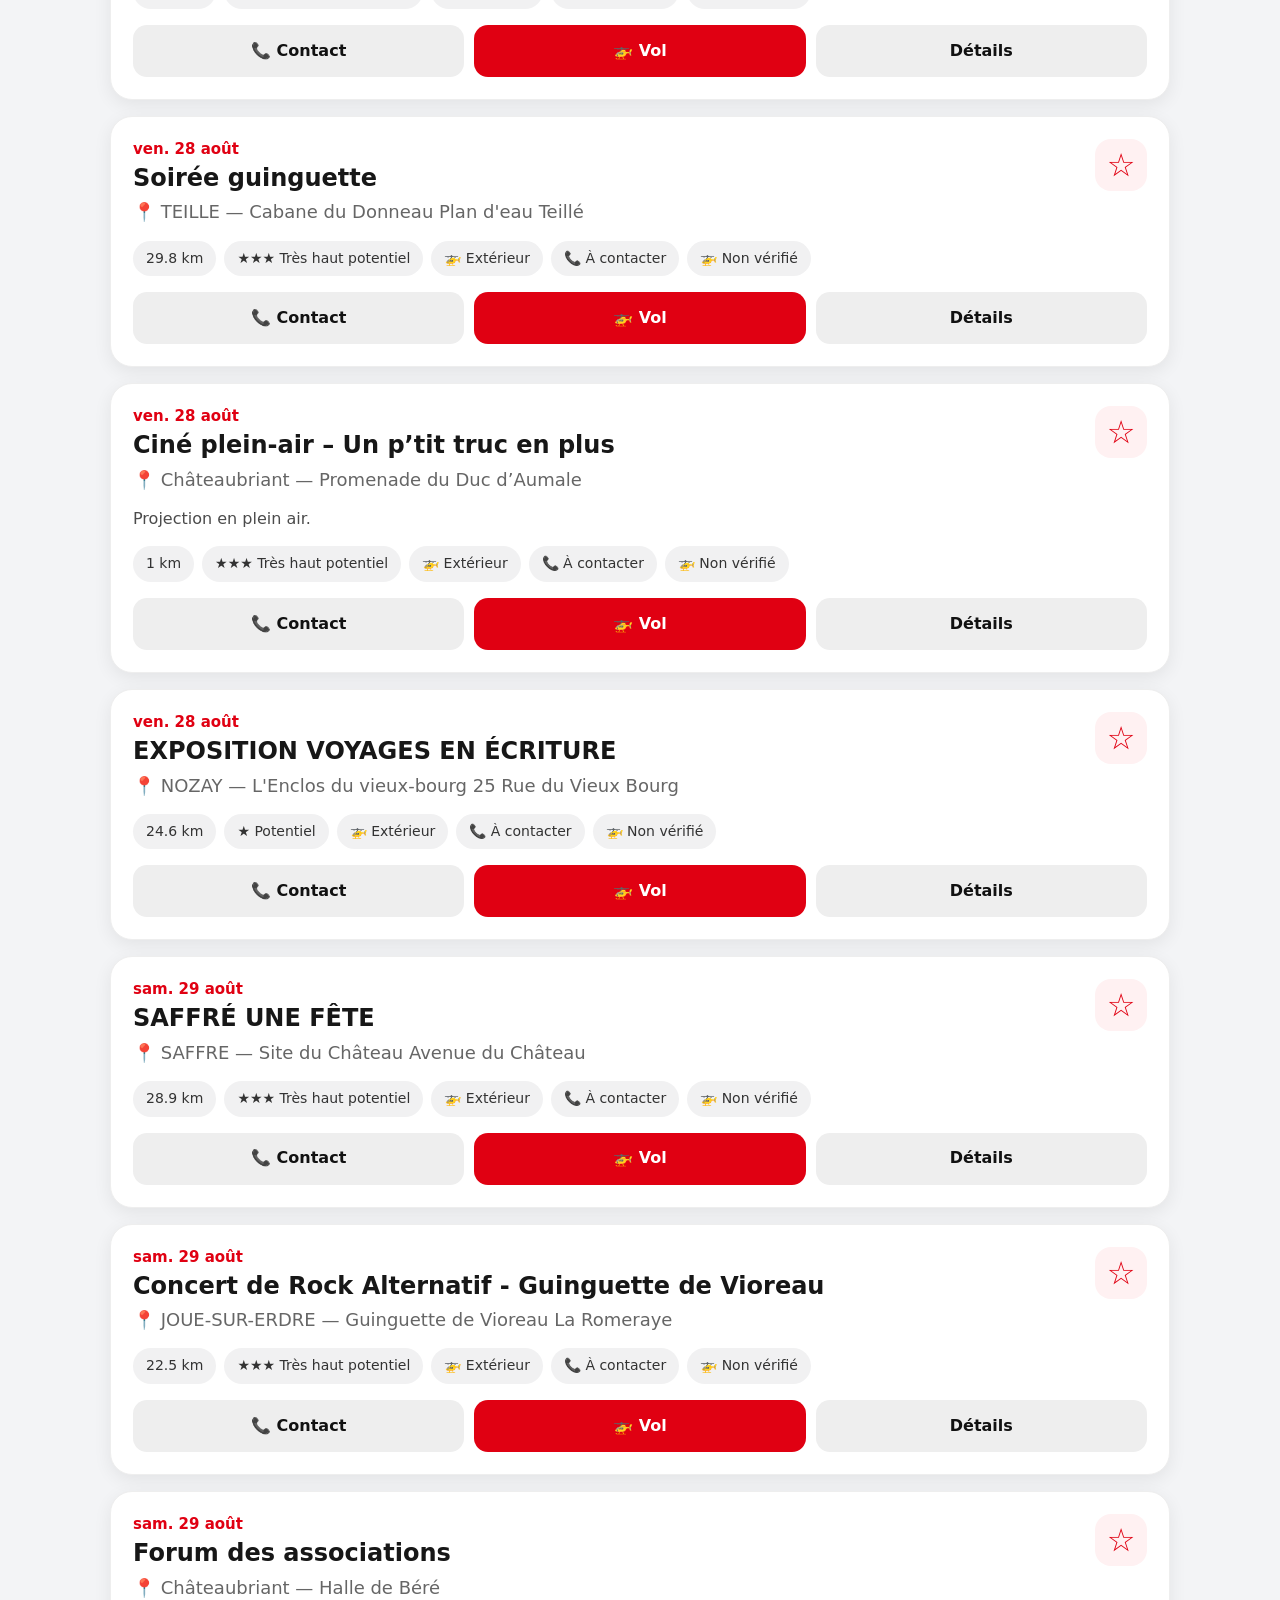
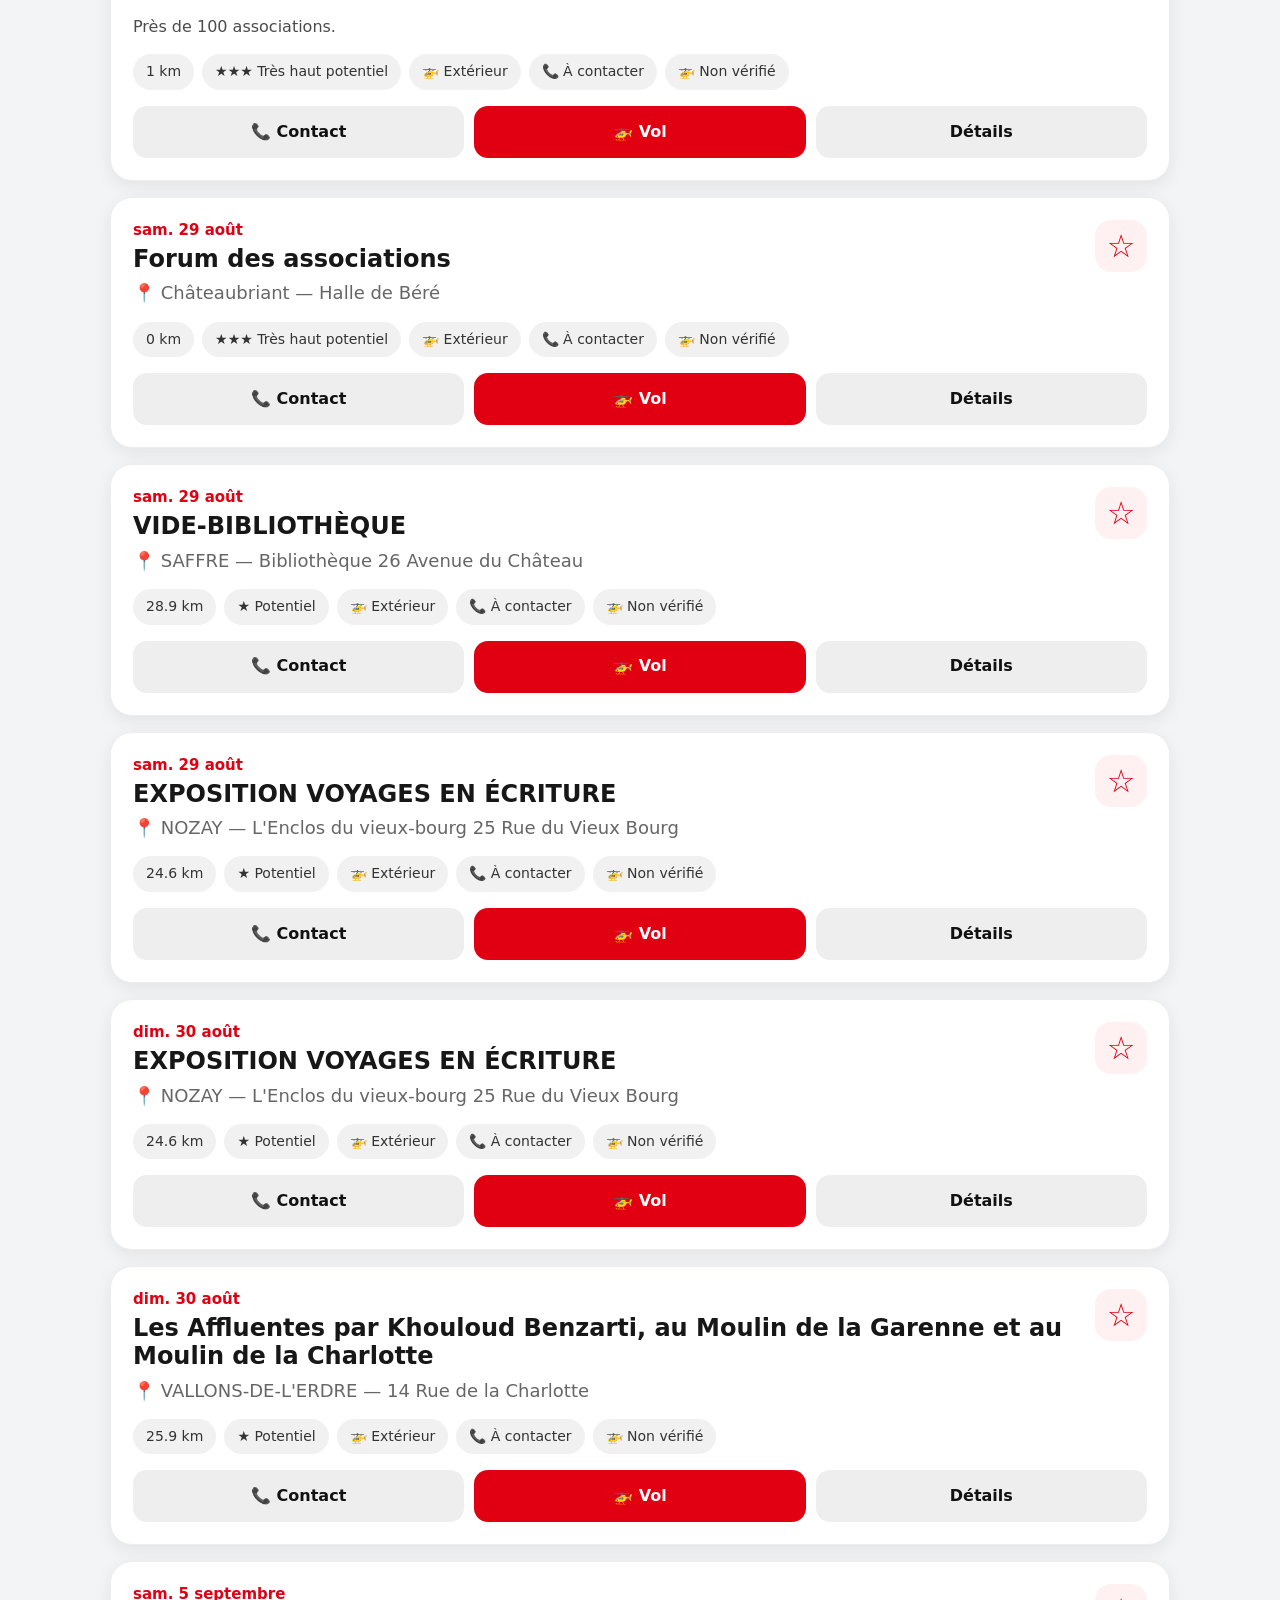
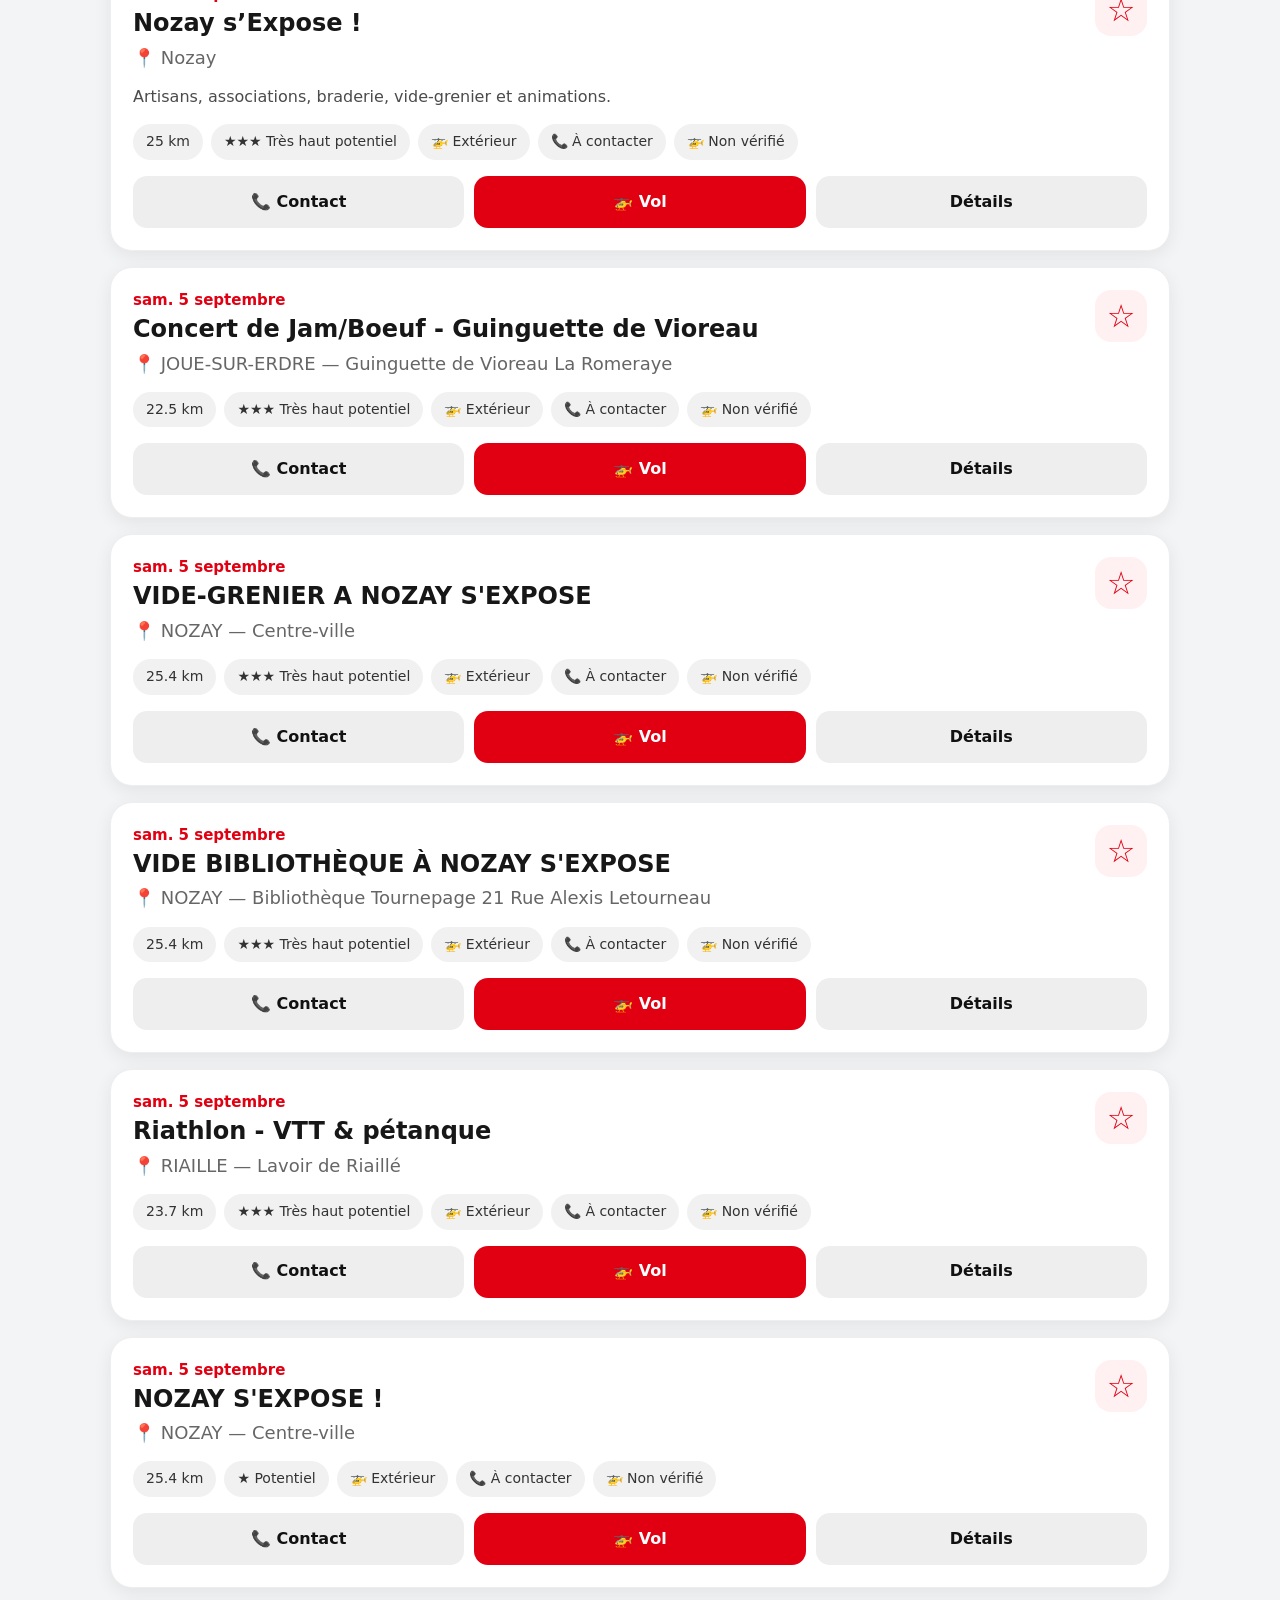
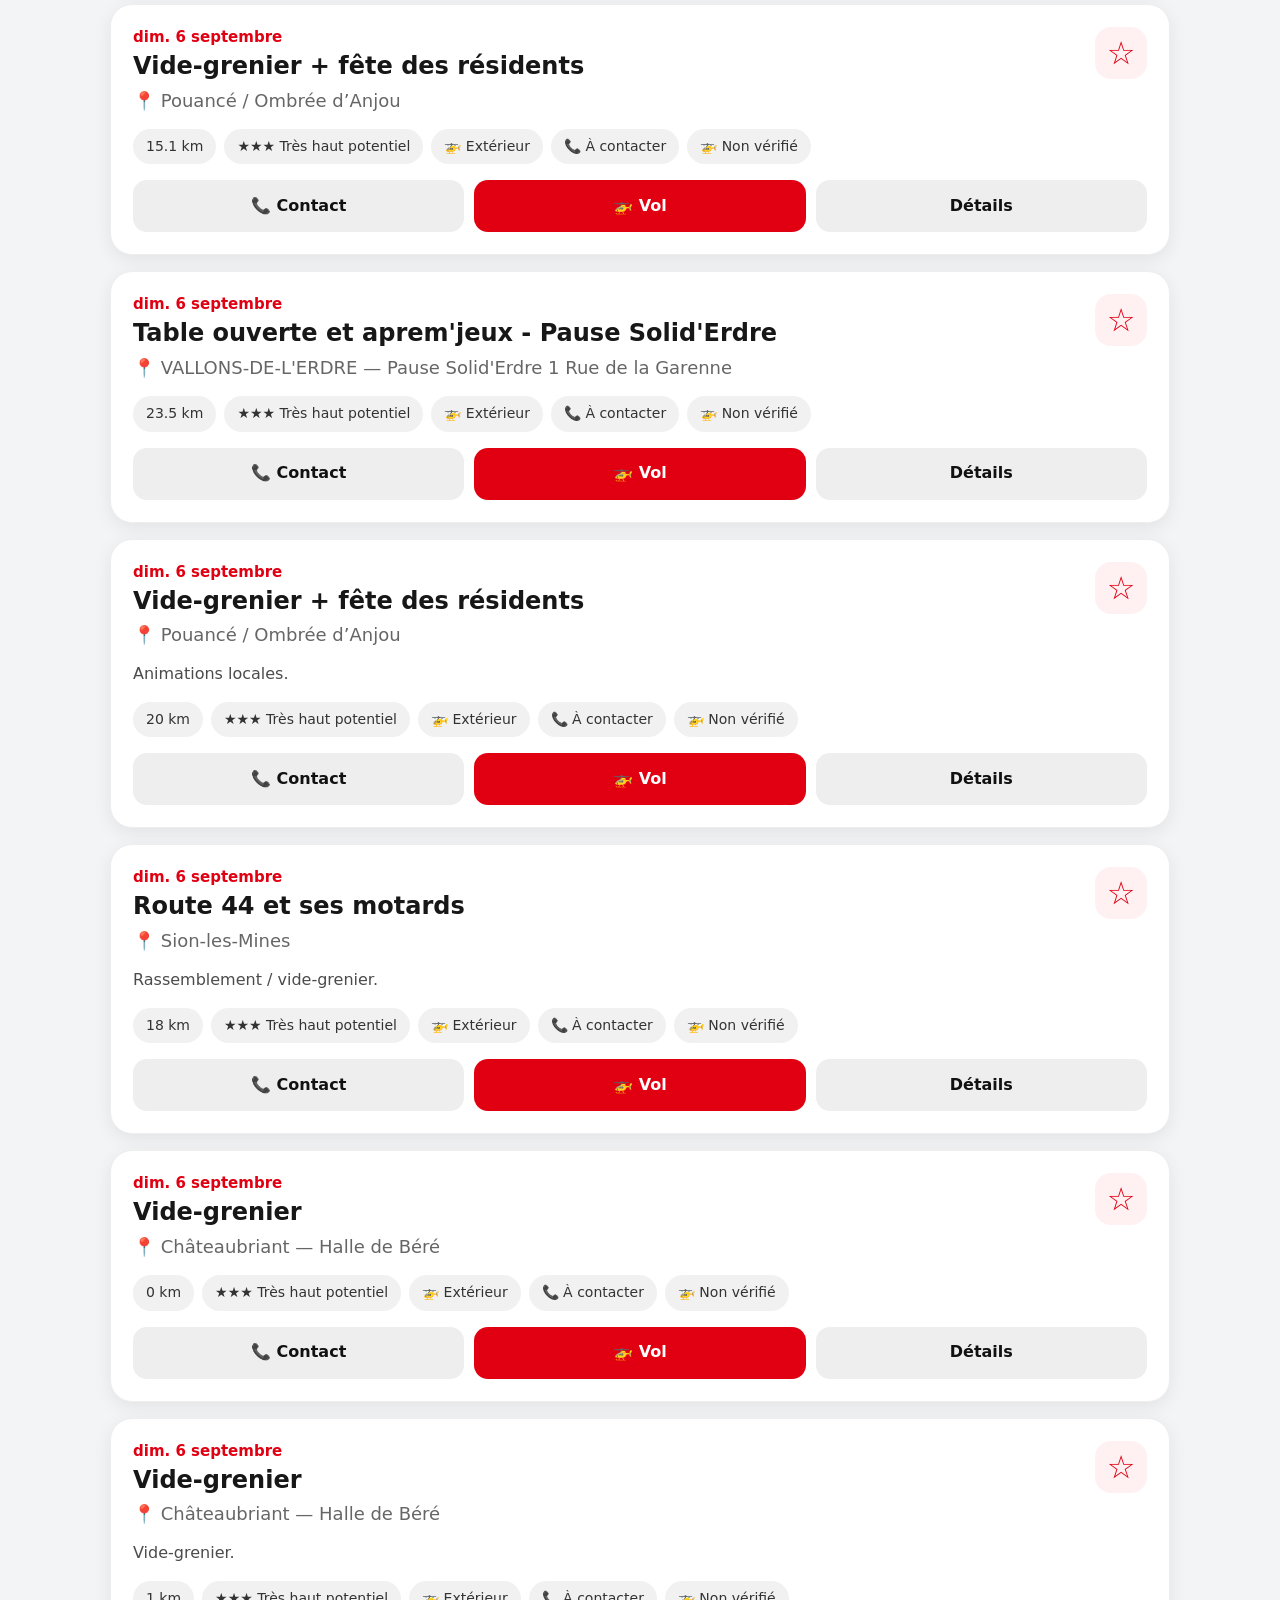
==== commit b7908ec3: "Synchronisation PC vers GitHub 09/08/2026 15:10" ====
--- a/index.html
+++ b/index.html
@@ -3,6 +3,7 @@
 <head>
 <meta charset="utf-8">
 <meta name="viewport" content="width=device-width,initial-scale=1,viewport-fit=cover">
+<meta name="color-scheme" content="light">
 <meta name="theme-color" content="#e00012">
 <link rel="manifest" href="manifest.webmanifest">
 <link rel="icon" href="icon.svg">
@@ -26,8 +27,7 @@
     <select id="statusFilter">
       <option value="potential" selected>⭐ Potentiel drone</option>
       <option value="high">⭐ Potentiel élevé</option>
-      <option value="medium">🟢 Potentiel moyen</option>
-      <option value="low">⚪ Faible potentiel</option>
+      <option value="medium">🟢 Potentiel</option>
       <option value="outdoor">🚁 Extérieur</option>
       <option value="all">📅 Tous</option>
       <option value="fav">⭐ Favoris</option>
--- a/style.css
+++ b/style.css
@@ -1,82 +1,64 @@
+:root{
+  --red:#e00012;
+  --red-dark:#b90010;
+  --red-soft:#fff1f2;
+  --bg:#f3f4f6;
+  --card:#fff;
+  --text:#171717;
+  --muted:#737373;
+  --border:#e4e4e7;
+  --radius:22px;
+  --shadow:0 5px 18px rgba(0,0,0,.07);
+}
 *{box-sizing:border-box}
-html,body{margin:0;padding:0;font-family:system-ui,-apple-system,BlinkMacSystemFont,'Segoe UI',sans-serif;background:#f4f5f6;color:#171717}
-body{min-height:100vh}
-header{background:#e00012;color:#fff;padding:26px 24px 22px;display:flex;align-items:center;justify-content:space-between}
-header h1{margin:0;font-size:34px;line-height:1.05}
-header small{display:block;margin-top:6px;font-size:20px}
-.icon-button{border:0;background:rgba(255,255,255,.12);color:#fff;width:64px;height:64px;border-radius:20px;font-size:42px;cursor:pointer}
-
-.city-picker{margin:26px 24px 18px;padding:30px;border:1px solid #ead9db;border-radius:32px;background:linear-gradient(145deg,#fff,#fff8f8);box-shadow:0 10px 30px rgba(0,0,0,.06)}
-.city-picker-head{display:flex;justify-content:space-between;align-items:center}
-.eyebrow{color:#b51a28;font-weight:800;letter-spacing:1.6px;font-size:17px}
-.city-picker h2{font-size:32px;margin:8px 0 20px}
-.pin-icon{width:64px;height:64px;border-radius:20px;background:#fff0f1;color:#d60015;display:grid;place-items:center;font-size:34px}
-.city-search{display:flex;align-items:center;gap:12px;border:1px solid #ddd;border-radius:26px;padding:10px 12px;background:#fff}
-.search-icon{font-size:30px;color:#888}
-.city-search input{min-width:0;flex:1;border:0;outline:0;font-size:25px;background:transparent}
-.search-button{border:0;border-radius:20px;background:#e00012;color:#fff;font-weight:800;font-size:20px;padding:16px 28px}
-.locked-search{opacity:.78}
-.locked-search input{font-weight:600}
-.search-button:disabled{background:#d6d6d6;color:#777}
-.selected-city{margin-top:14px;padding:18px 20px;border:1px solid #ddd;border-radius:22px;background:#fff;display:flex;align-items:center;gap:16px}
-.selected-city>div{flex:1;min-width:0}
-.selected-city strong{display:block;font-size:22px;white-space:nowrap;overflow:hidden;text-overflow:ellipsis}
-.selected-city small{color:#888;font-size:17px}
-.selected-dot{width:18px;height:18px;border-radius:50%;background:#e00012;box-shadow:0 0 0 8px #ffe9eb}
-.lock-icon{font-size:22px}
-.city-help{margin:16px 4px 0;color:#888;font-size:17px}
-
-.filters{display:grid;grid-template-columns:1fr 1fr;gap:18px;padding:0 24px 18px;background:#fff}
-.filters label{font-size:19px;color:#666}
-.filters select{display:block;width:100%;margin-top:7px;padding:17px 20px;border:1px solid #ddd;border-radius:20px;background:#fff;font-size:24px;color:#171717}
-
-.stats{display:flex;gap:14px;overflow-x:auto;padding:18px 24px;background:#f4f5f6}
-.stat{flex:0 0 145px;min-height:94px;border:1px solid #eee;border-radius:24px;background:#fff;box-shadow:0 7px 18px rgba(0,0,0,.07);padding:14px;text-align:left;cursor:pointer}
-.stat.active{border-color:#e00012;box-shadow:0 0 0 2px #ffe1e4}
-.stat strong{display:block;font-size:22px;color:#b90012}
-.stat small{display:block;margin-top:7px;color:#777;font-size:15px}
-
-.event{margin:0 24px 20px;padding:25px;border-radius:30px;background:#fff;box-shadow:0 7px 25px rgba(0,0,0,.08)}
-.event-top{display:flex;justify-content:space-between;gap:14px}
-.date{color:#b90012;font-weight:800;font-size:18px}
-.event h2{margin:7px 0;font-size:27px;line-height:1.12}
-.place{margin:0;color:#666;font-size:20px}
-.fav{border:0;background:#fff2f3;color:#c90014;width:64px;height:64px;border-radius:22px;font-size:42px;flex:0 0 auto;cursor:pointer}
-.description{color:#555;font-size:17px}
-.badges{display:flex;flex-wrap:wrap;gap:8px;margin:18px 0}
-.badges span,.modal-badges span{background:#f1f2f3;border-radius:18px;padding:8px 13px;font-size:15px}
-.potential-badge{font-weight:800}
-.potential-badge.medium,.potential-badge.high,.potential-badge.very-high{color:#b90012}
-.actions{display:grid;grid-template-columns:1fr 1fr 1fr;gap:12px}
-.actions button{border:0;border-radius:18px;padding:15px 8px;font-size:18px;font-weight:750;cursor:pointer}
-.contact,.details{background:#eee}
-.flight{background:#e00012;color:#fff}
-.empty{text-align:center;padding:55px 24px;color:#777;font-size:22px}
-
-.modal[hidden]{display:none}
-.modal{position:fixed;inset:0;z-index:20;display:grid;place-items:center}
-.modal-backdrop{position:absolute;inset:0;background:rgba(0,0,0,.48)}
-.modal-card{position:relative;width:min(680px,calc(100% - 32px));max-height:90vh;overflow:auto;background:#fff;border-radius:30px;padding:30px}
-.modal-close{position:absolute;right:18px;top:18px;border:0;background:#eee;border-radius:50%;width:46px;height:46px;font-size:28px}
-.modal-kicker{color:#b90012;font-weight:800}
-.modal-card h2{font-size:30px;margin:10px 0}
-.detail-grid{display:grid;gap:10px;margin-top:18px}
-.detail-grid a{padding:14px;border-radius:16px;background:#f1f2f3;color:#111;text-decoration:none}
-.modal-actions{display:flex;gap:10px;margin-top:20px}
-.modal-actions button{flex:1;border:0;border-radius:16px;padding:14px;font-weight:800}
-.primary-action{background:#e00012;color:#fff}
-.secondary-action{background:#eee}
-.danger-action{background:#ffe5e7;color:#b00010}
-
-@media(max-width:600px){
-  header{padding:25px 24px 20px}
-  header h1{font-size:32px}
-  .city-picker{padding:24px;margin:22px 24px 18px}
-  .city-picker h2{font-size:29px}
-  .city-search{display:grid;grid-template-columns:auto 1fr}
-  .search-button{grid-column:1/-1;width:100%}
+html{font-size:16px;-webkit-text-size-adjust:100%;text-size-adjust:100%}
+body{margin:0;background:var(--bg);color:var(--text);font-family:system-ui,-apple-system,BlinkMacSystemFont,"Segoe UI",Roboto,Arial,sans-serif;font-size:16px;line-height:1.4;zoom:1}
+button,select{font:inherit}
+button{cursor:pointer}
+header{background:var(--red);color:#fff;display:flex;align-items:center;justify-content:space-between;padding:18px max(20px,calc((100% - 1100px)/2));min-height:94px}
+header h1{font-size:30px;line-height:1.05;margin:0 0 5px;font-weight:800}
+header small{font-size:16px;opacity:.9}
+#refresh{border:0;background:rgba(255,255,255,.13);color:#fff;width:58px;height:58px;border-radius:18px;font-size:34px;line-height:1}
+main{width:min(1100px,100%);margin:0 auto;padding:24px 20px 50px}
+.filters{display:grid;grid-template-columns:1fr 1fr;gap:18px;margin-bottom:18px}
+.filters label{display:flex;flex-direction:column;gap:8px;color:#666;font-size:16px}
+select{width:100%;height:58px;border:1px solid #d8d8dc;border-radius:16px;background:#fff;padding:0 18px;color:#171717;outline:none}
+select:focus{border-color:var(--red);box-shadow:0 0 0 3px rgba(224,0,18,.1)}
+.stats{display:flex;gap:12px;overflow-x:auto;padding:4px 2px 16px;scrollbar-width:thin}
+.stat{flex:0 0 auto;min-width:130px;height:74px;border:1px solid transparent;border-radius:18px;background:#fff;box-shadow:var(--shadow);display:flex;align-items:center;justify-content:center;gap:10px;color:#171717;font-weight:700;font-size:20px;padding:0 18px}
+.stat-icon{font-size:23px;color:var(--red)}
+.stat.active{border-color:var(--red);background:var(--red-soft);color:var(--red)}
+#events{display:grid;gap:16px}
+.event{background:var(--card);border-radius:22px;padding:22px;box-shadow:var(--shadow);border:1px solid #eee}
+.event-top{display:flex;justify-content:space-between;gap:16px}
+.date{display:block;color:var(--red);font-weight:800;font-size:15px;text-transform:none;margin-bottom:5px}
+.title{font-size:24px;line-height:1.15;margin:0 0 7px;font-weight:800}
+.place{margin:0;color:#666;font-size:18px}
+.description{margin:16px 0;color:#4b4b4b;font-size:16px}
+.fav{border:0;background:var(--red-soft);color:var(--red);width:52px;height:52px;min-width:52px;border-radius:16px;font-size:32px;line-height:1}
+.badges{display:flex;flex-wrap:wrap;gap:8px;margin:16px 0}
+.badges span{background:#f1f1f2;border-radius:999px;padding:8px 13px;font-size:14px;color:#333}
+.actions{display:grid;grid-template-columns:repeat(3,1fr);gap:10px;margin-top:12px}
+.actions button{border:0;border-radius:14px;height:52px;background:#eee;color:#111;font-weight:750}
+.actions .flight{background:var(--red);color:#fff}
+.empty{text-align:center;color:#777;font-size:20px;padding:70px 20px}
+@media (max-width:700px){
+  header{padding:16px 20px;min-height:82px}
+  header h1{font-size:27px}
+  header small{font-size:15px}
+  #refresh{width:54px;height:54px;border-radius:17px}
+  main{padding:18px 16px 40px}
   .filters{gap:12px}
-  .filters select{font-size:20px}
-  .actions button{font-size:16px}
-  .event{padding:22px}
+  .filters label{font-size:15px}
+  select{height:54px;padding:0 14px;border-radius:15px}
+  .stat{min-width:122px;height:70px;font-size:19px}
+  .event{padding:18px;border-radius:20px}
+  .title{font-size:22px}
+  .place{font-size:17px}
+  .actions{grid-template-columns:1fr 1fr}
+  .actions .details{grid-column:1/-1}
 }
+@media (max-width:430px){
+  .filters{grid-template-columns:1fr 1fr}
+  .stat{min-width:112px}
+}
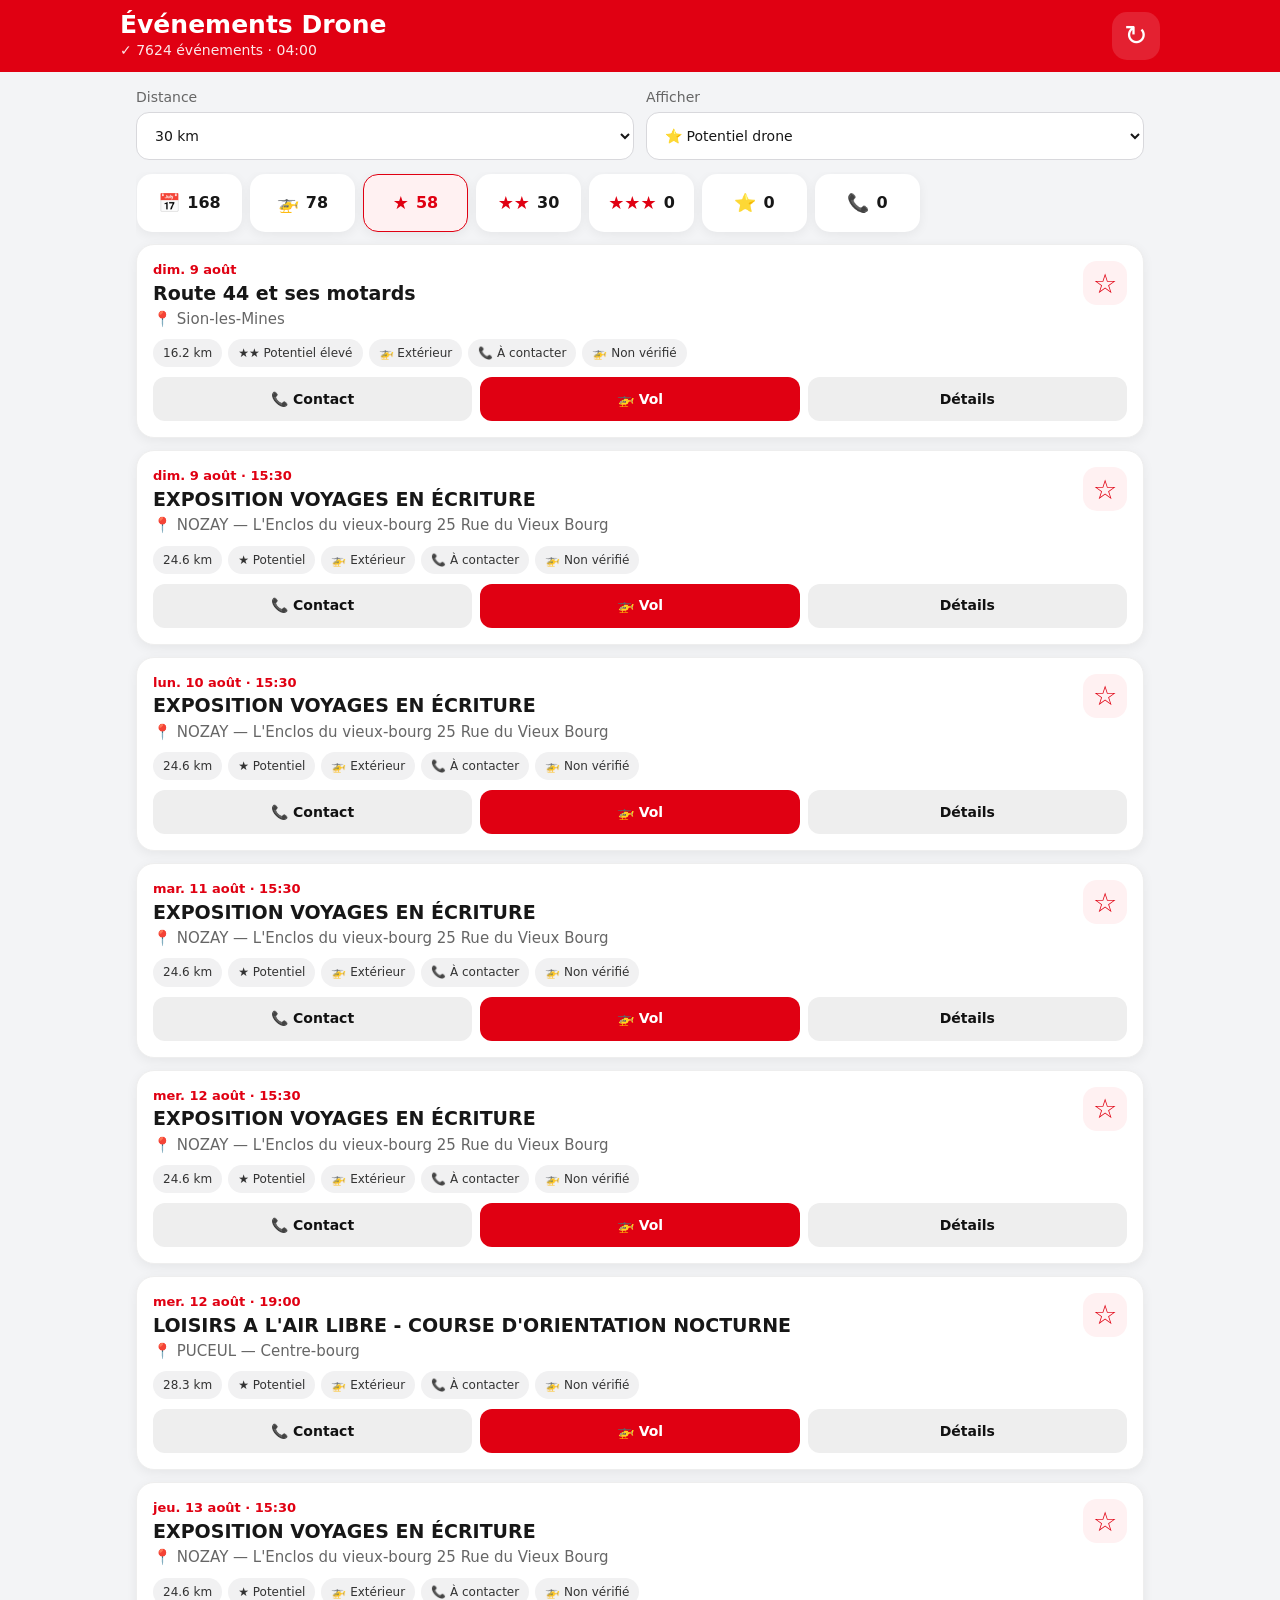
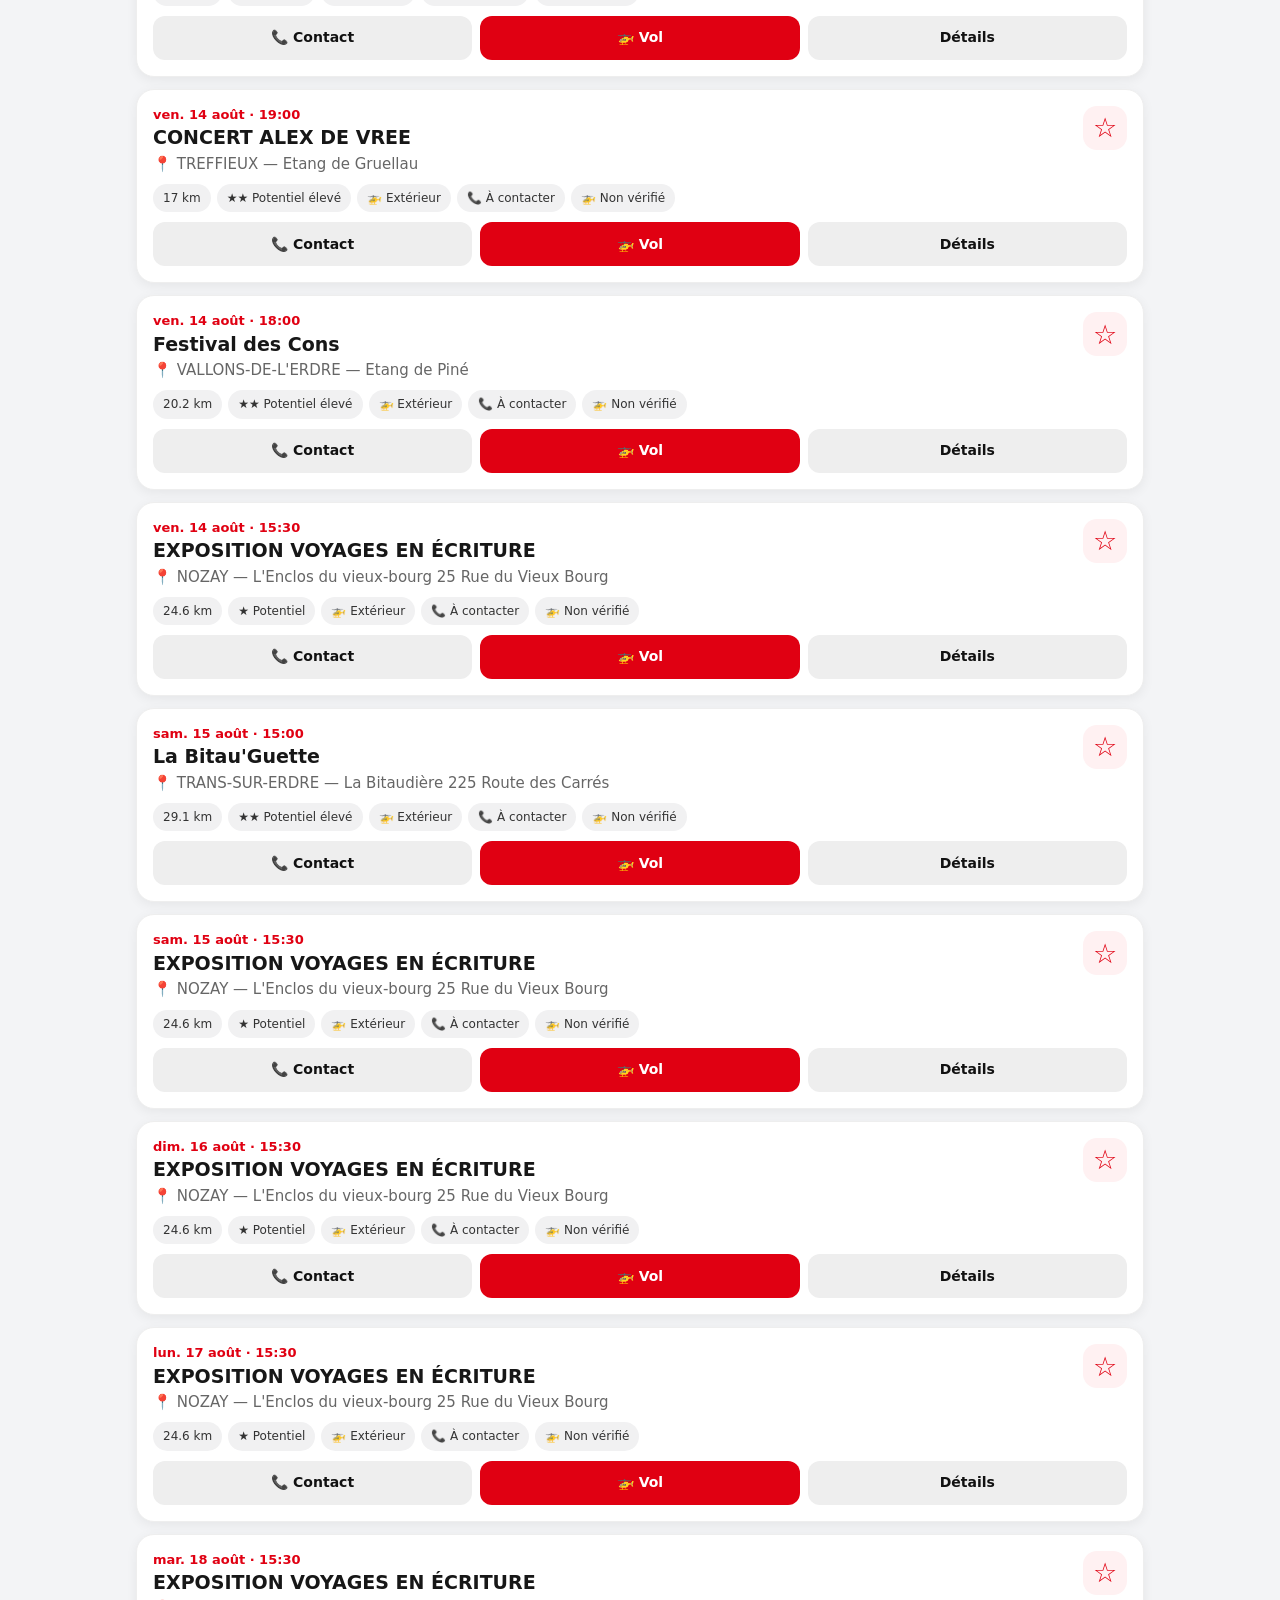
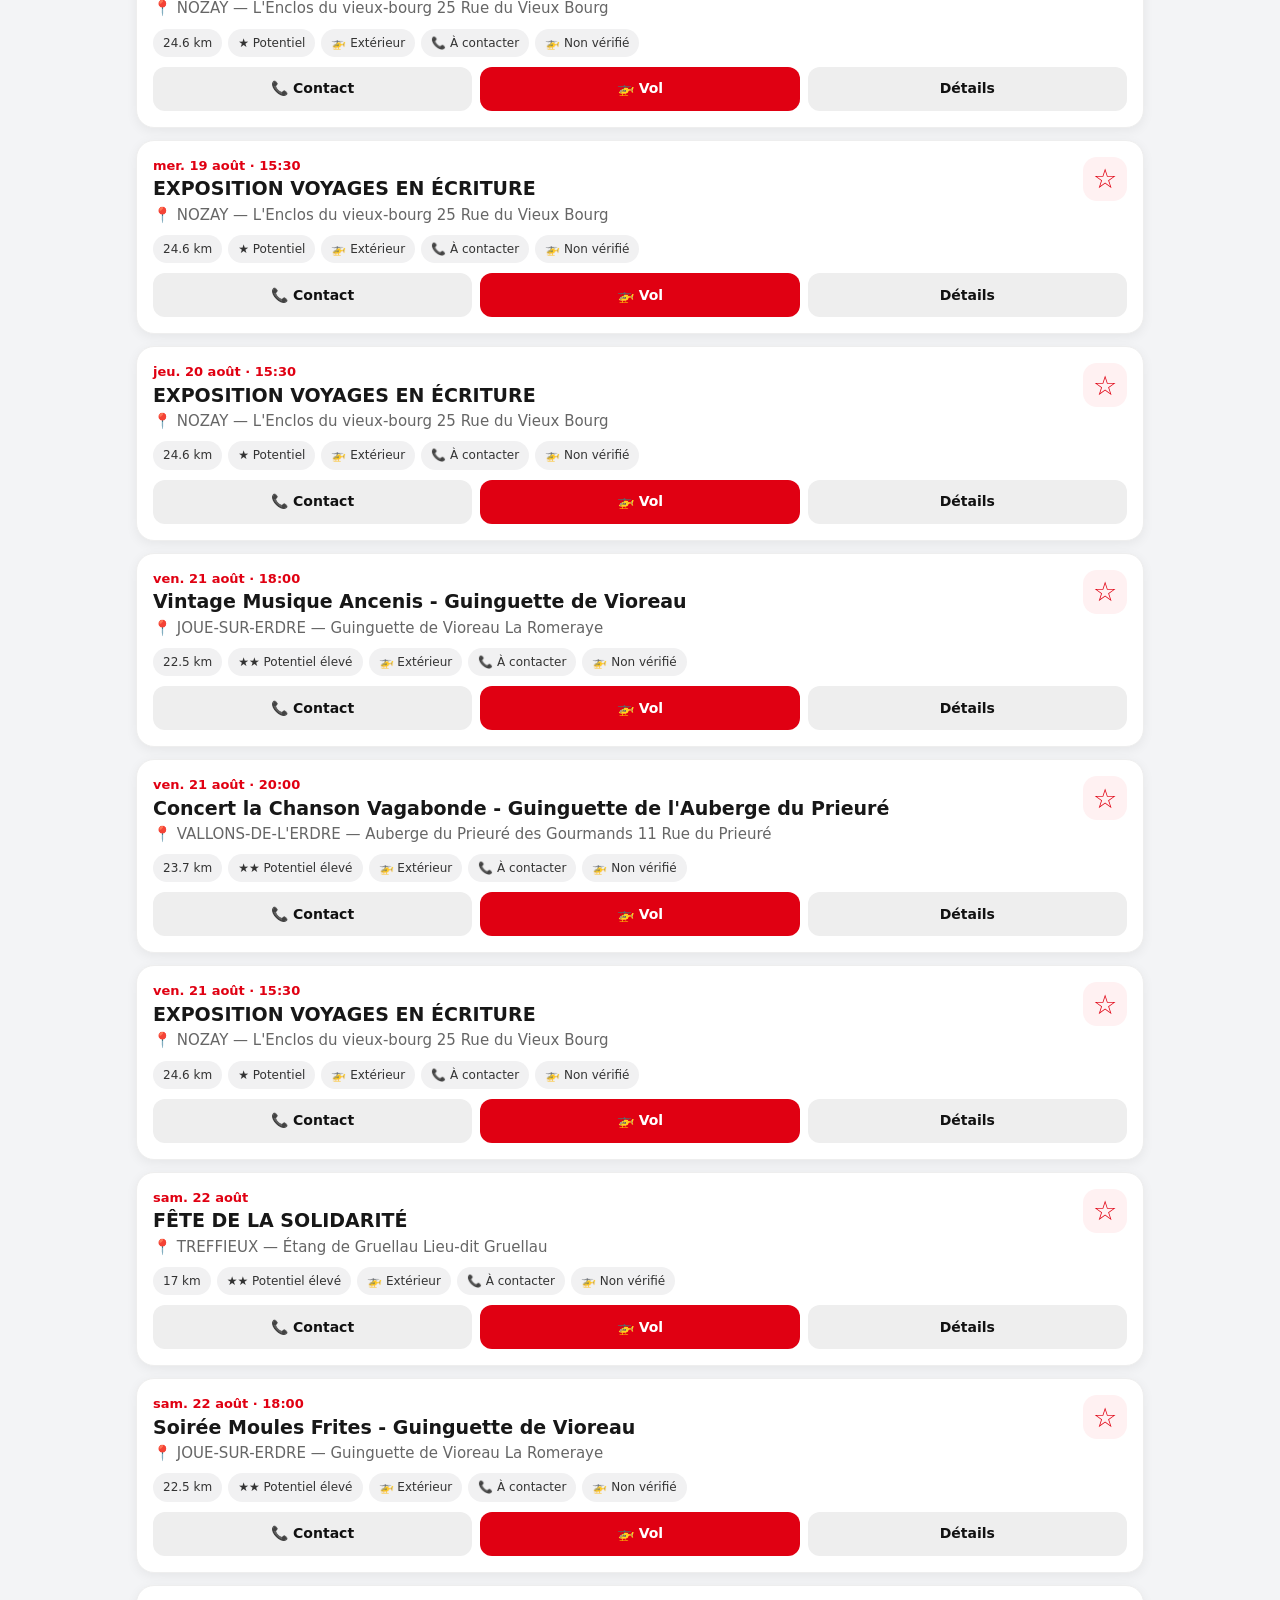
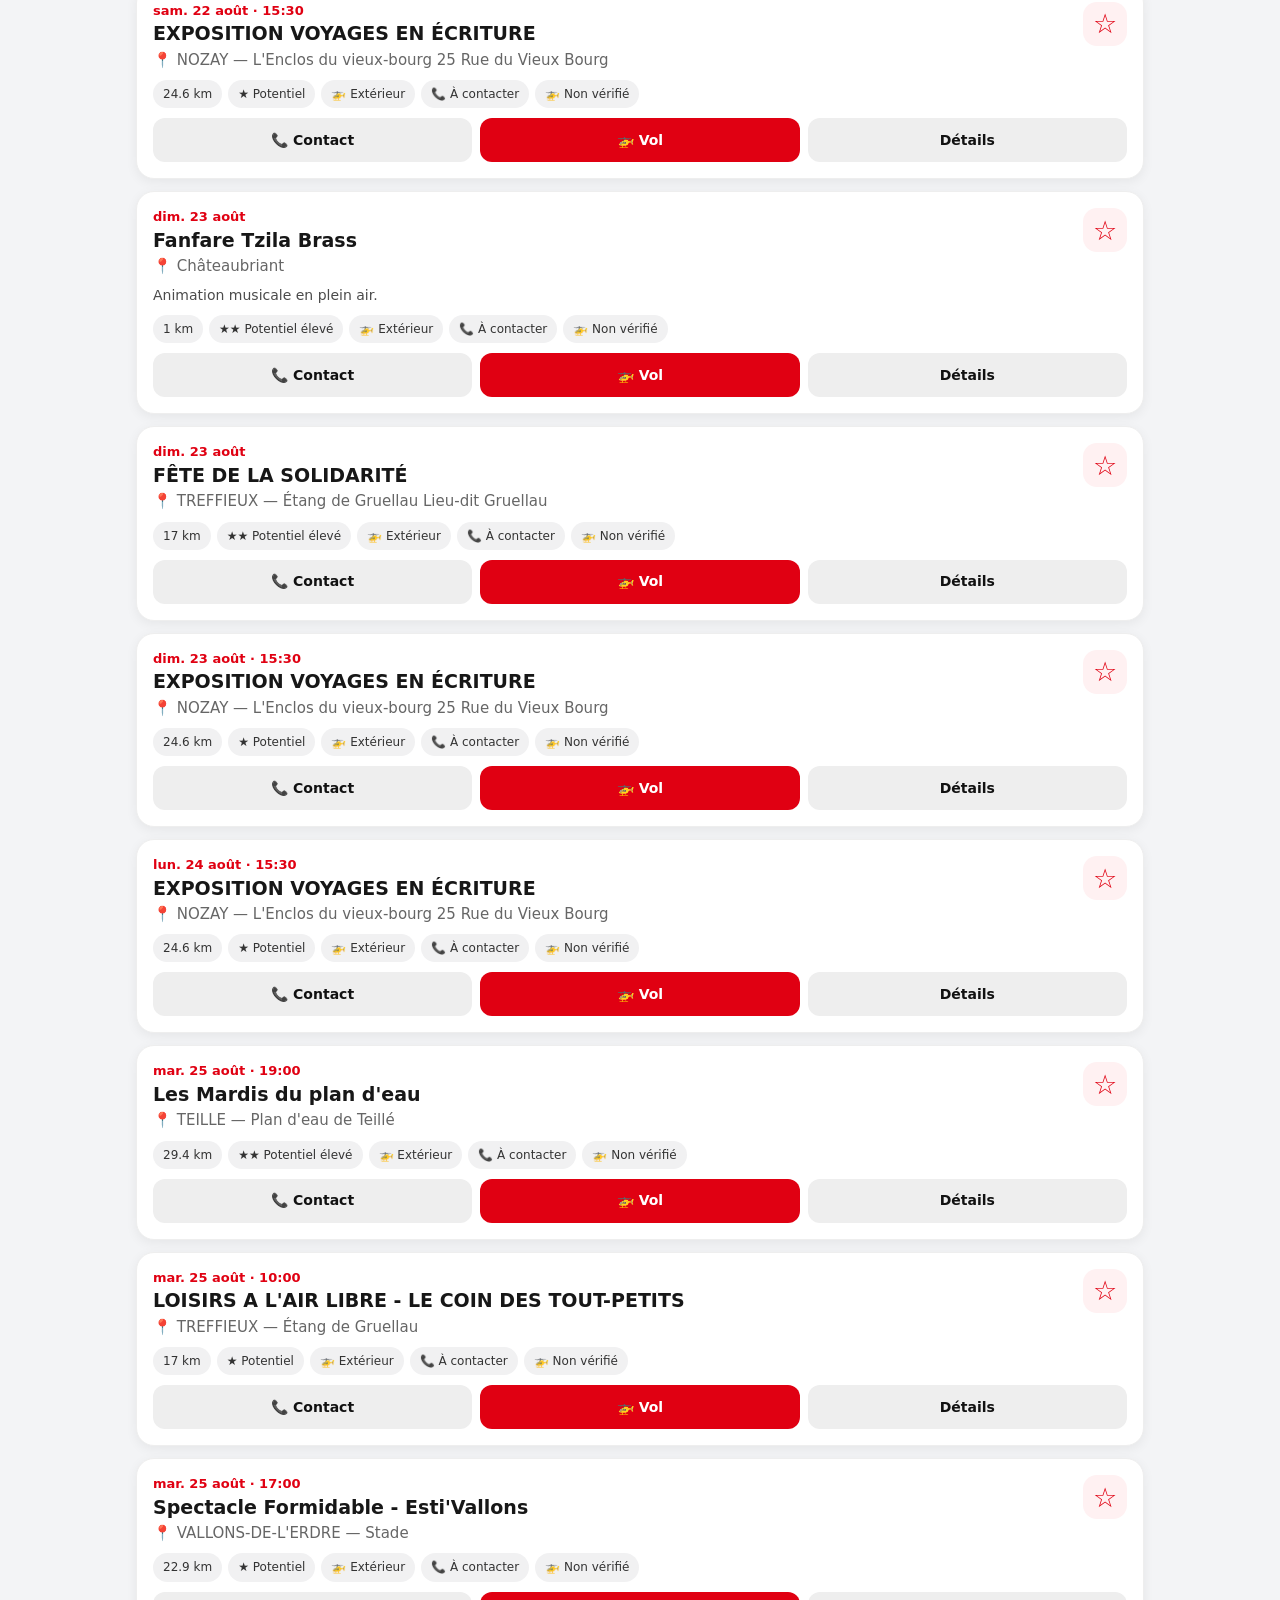
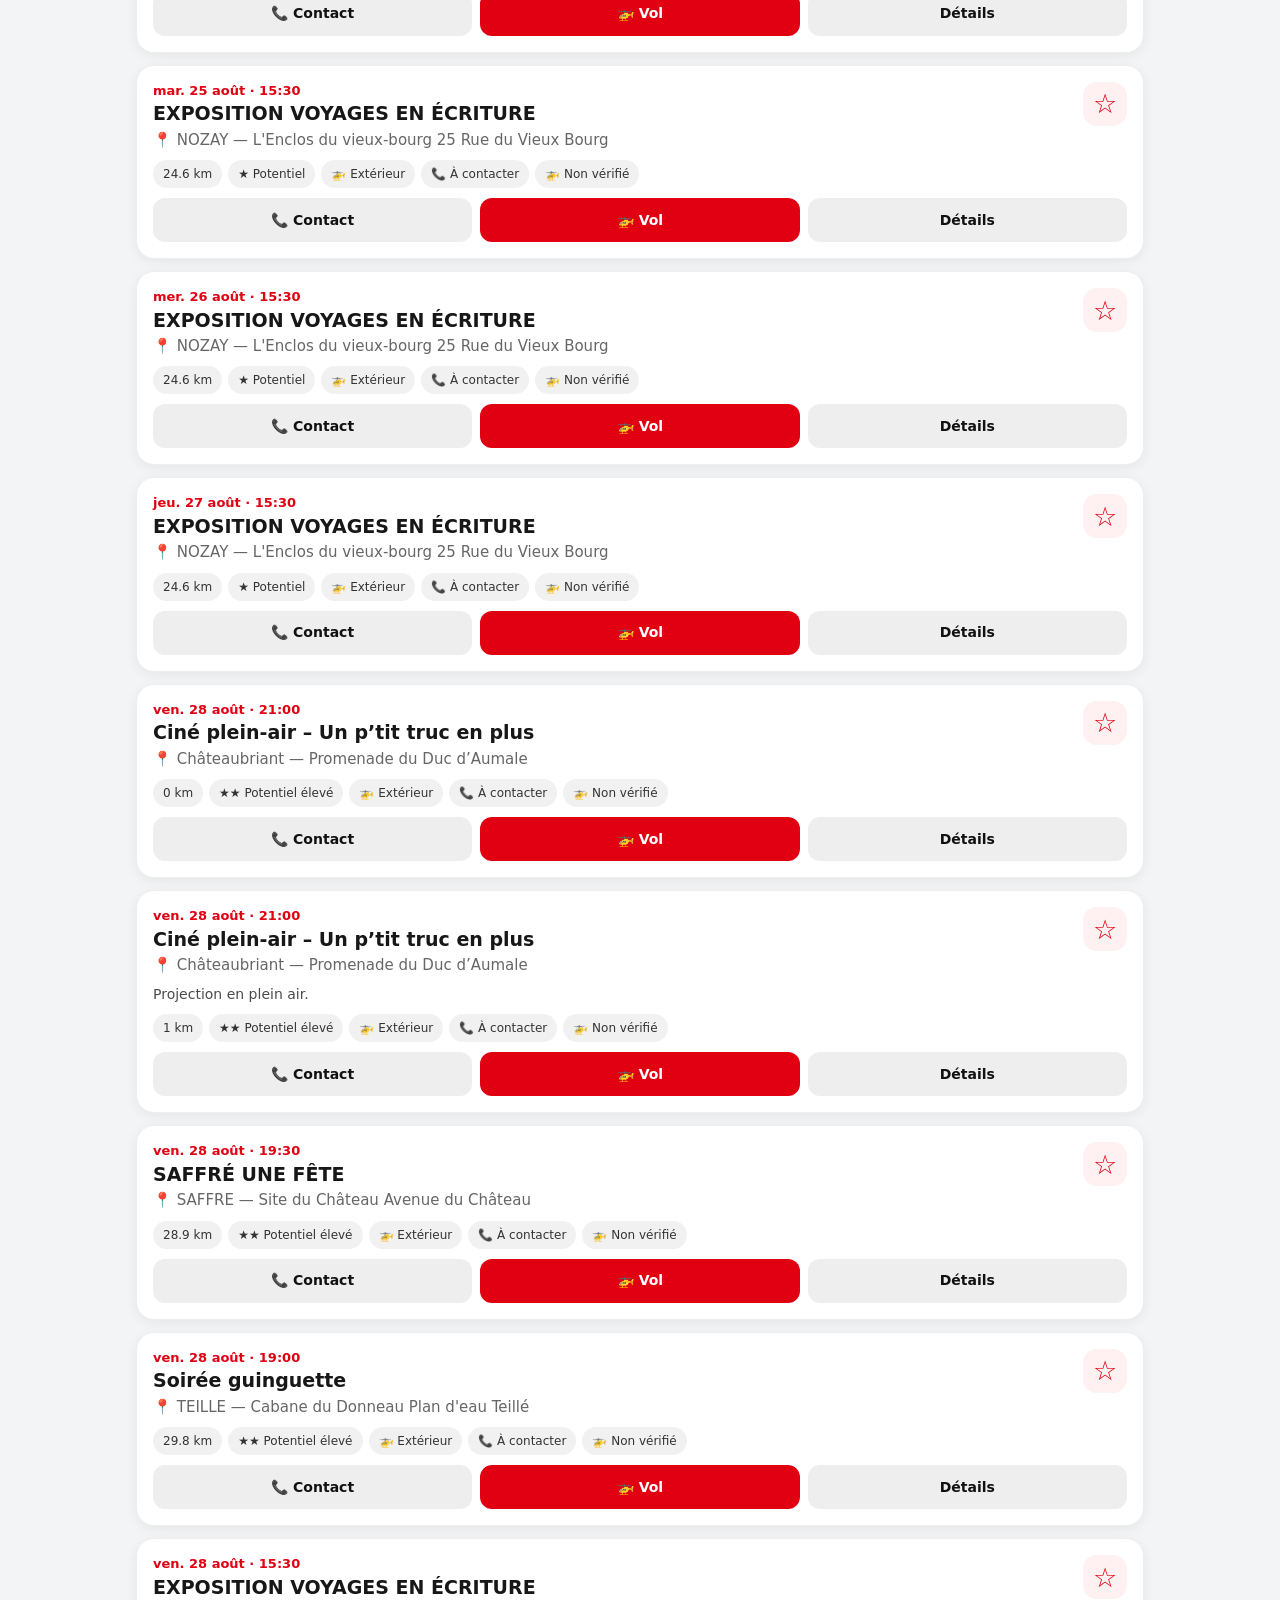
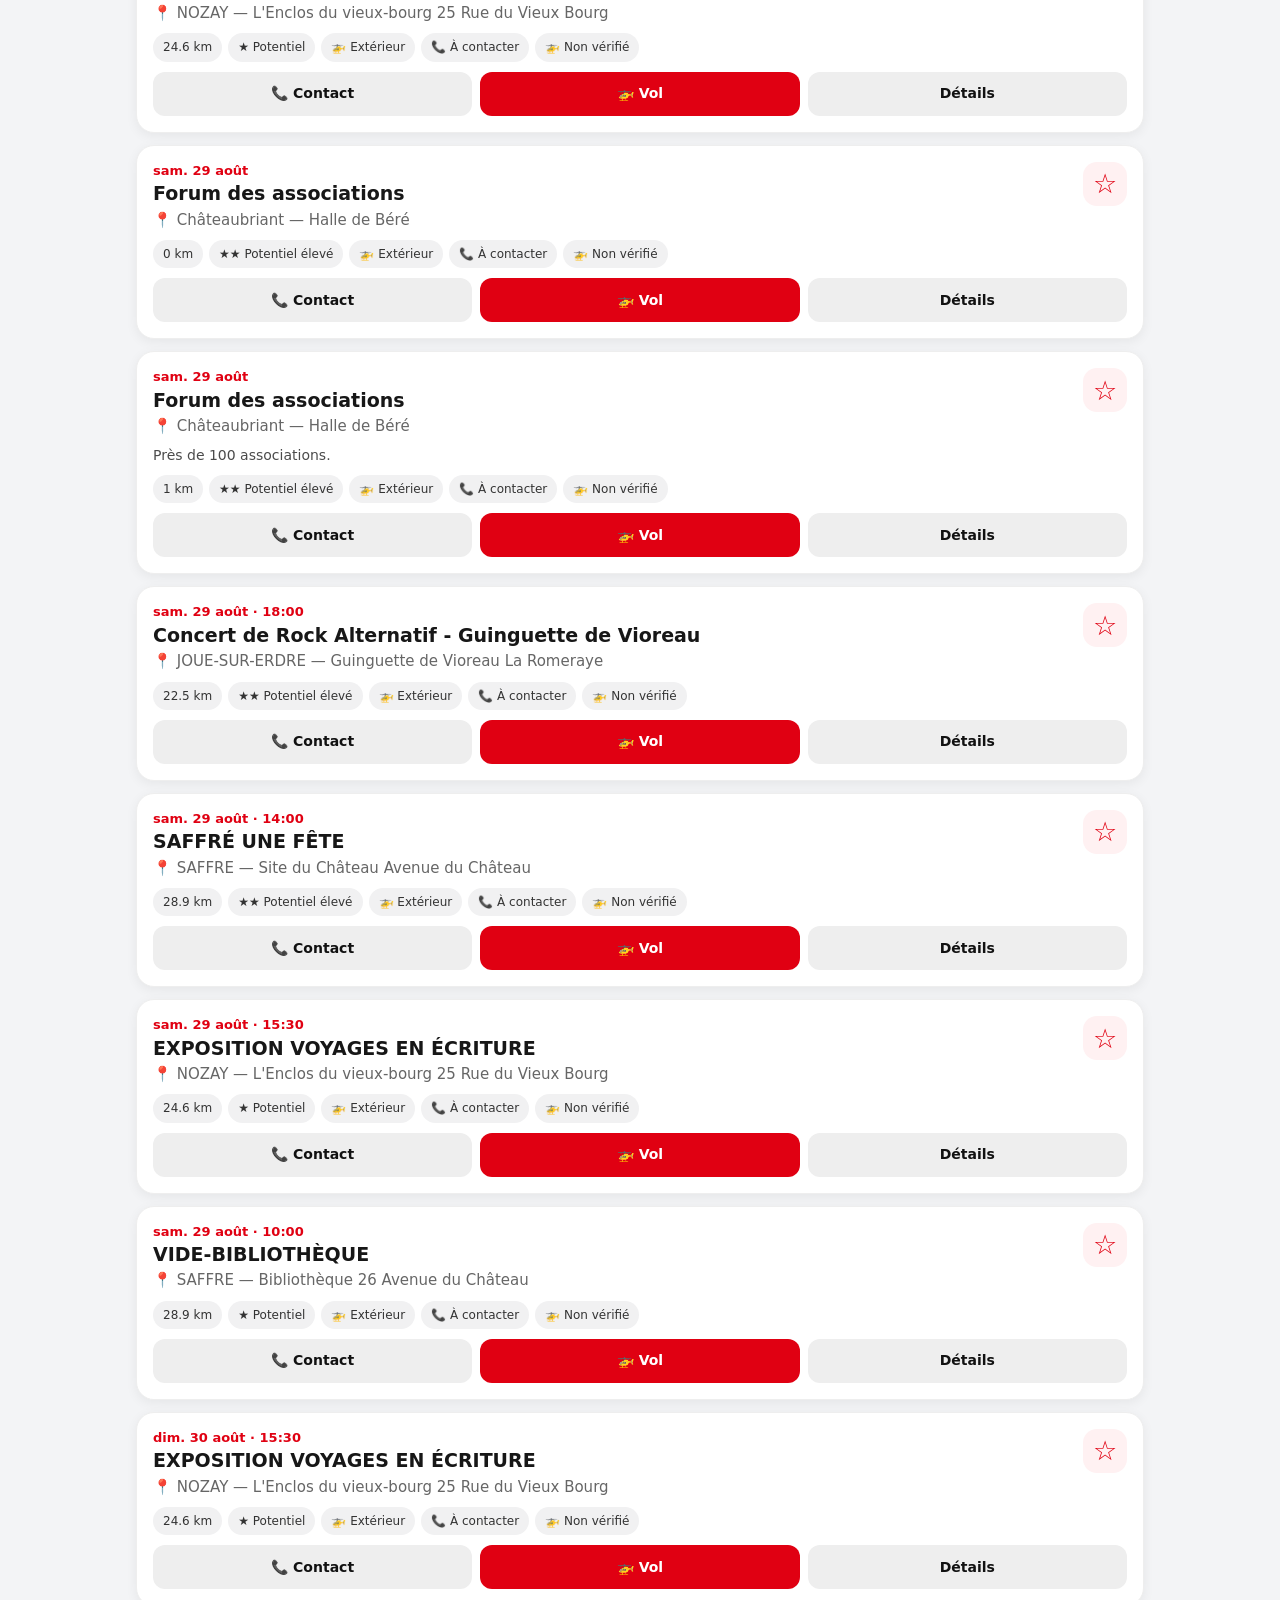
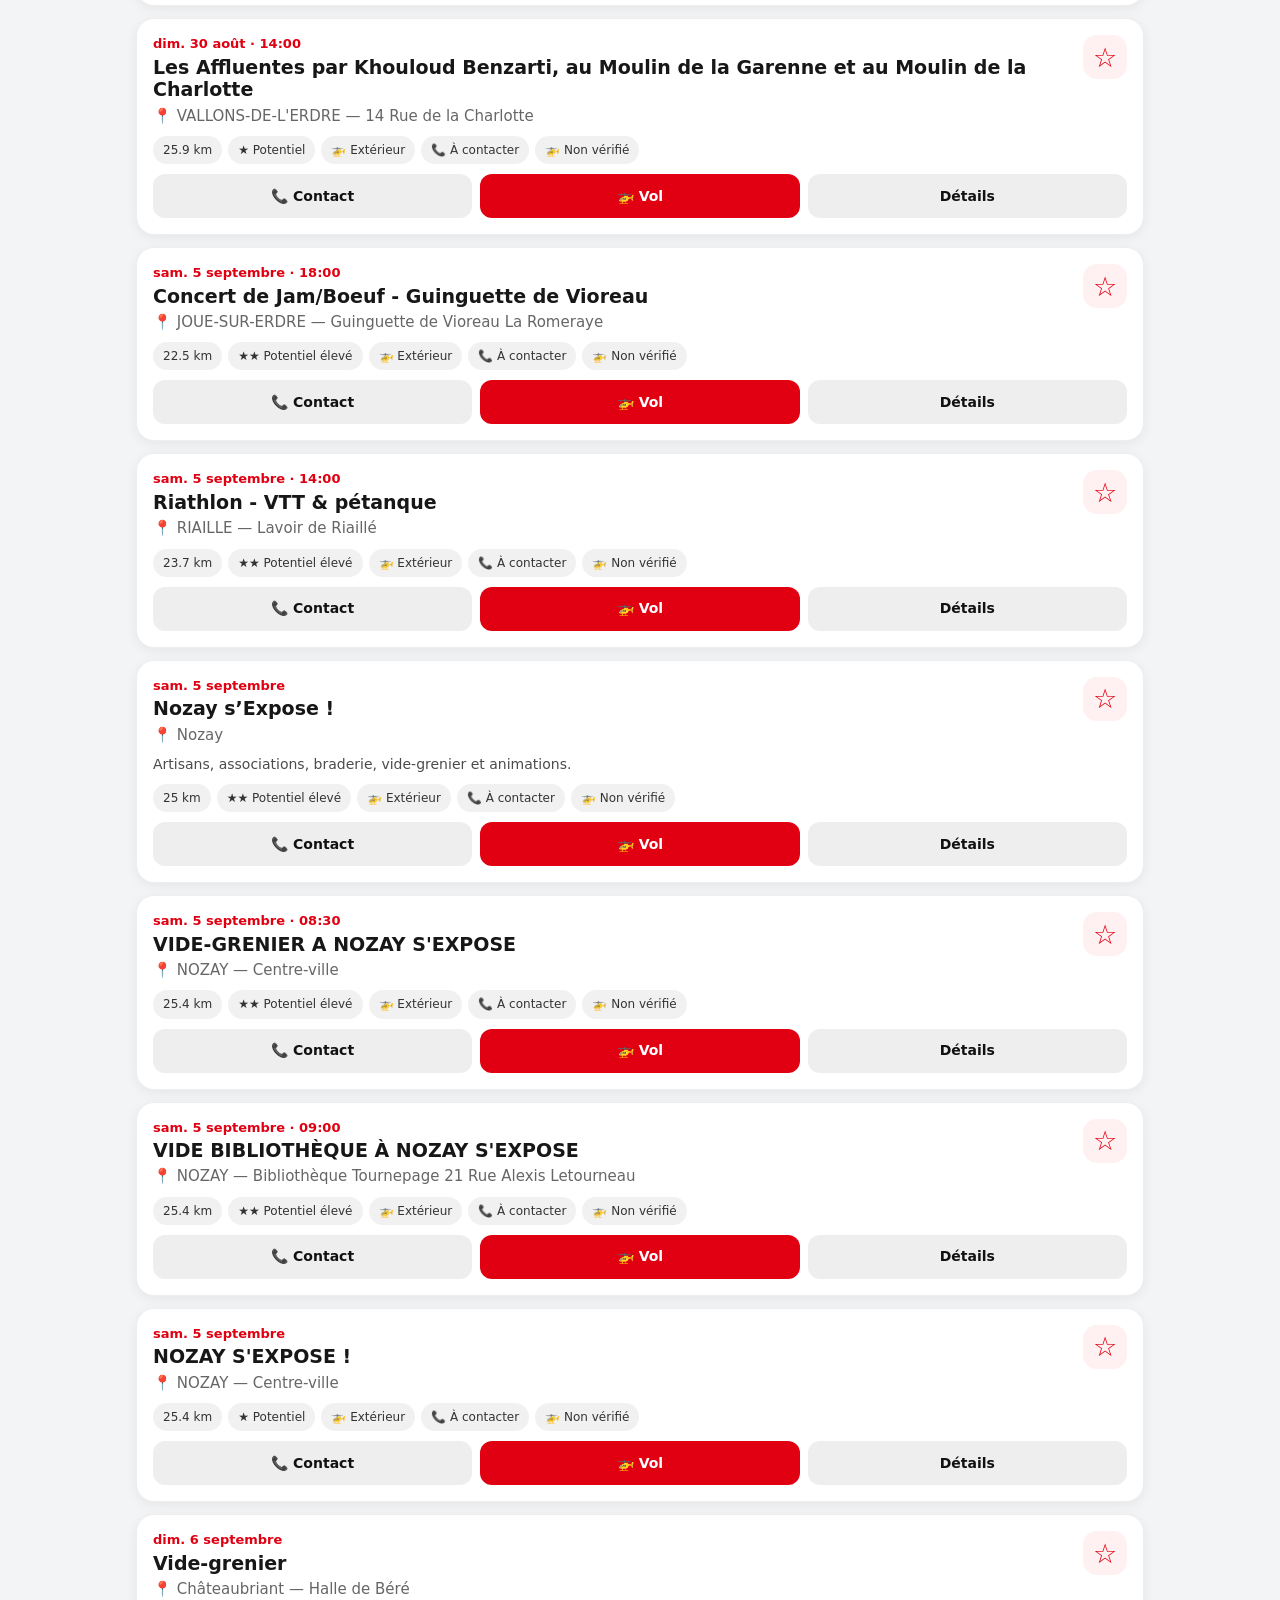
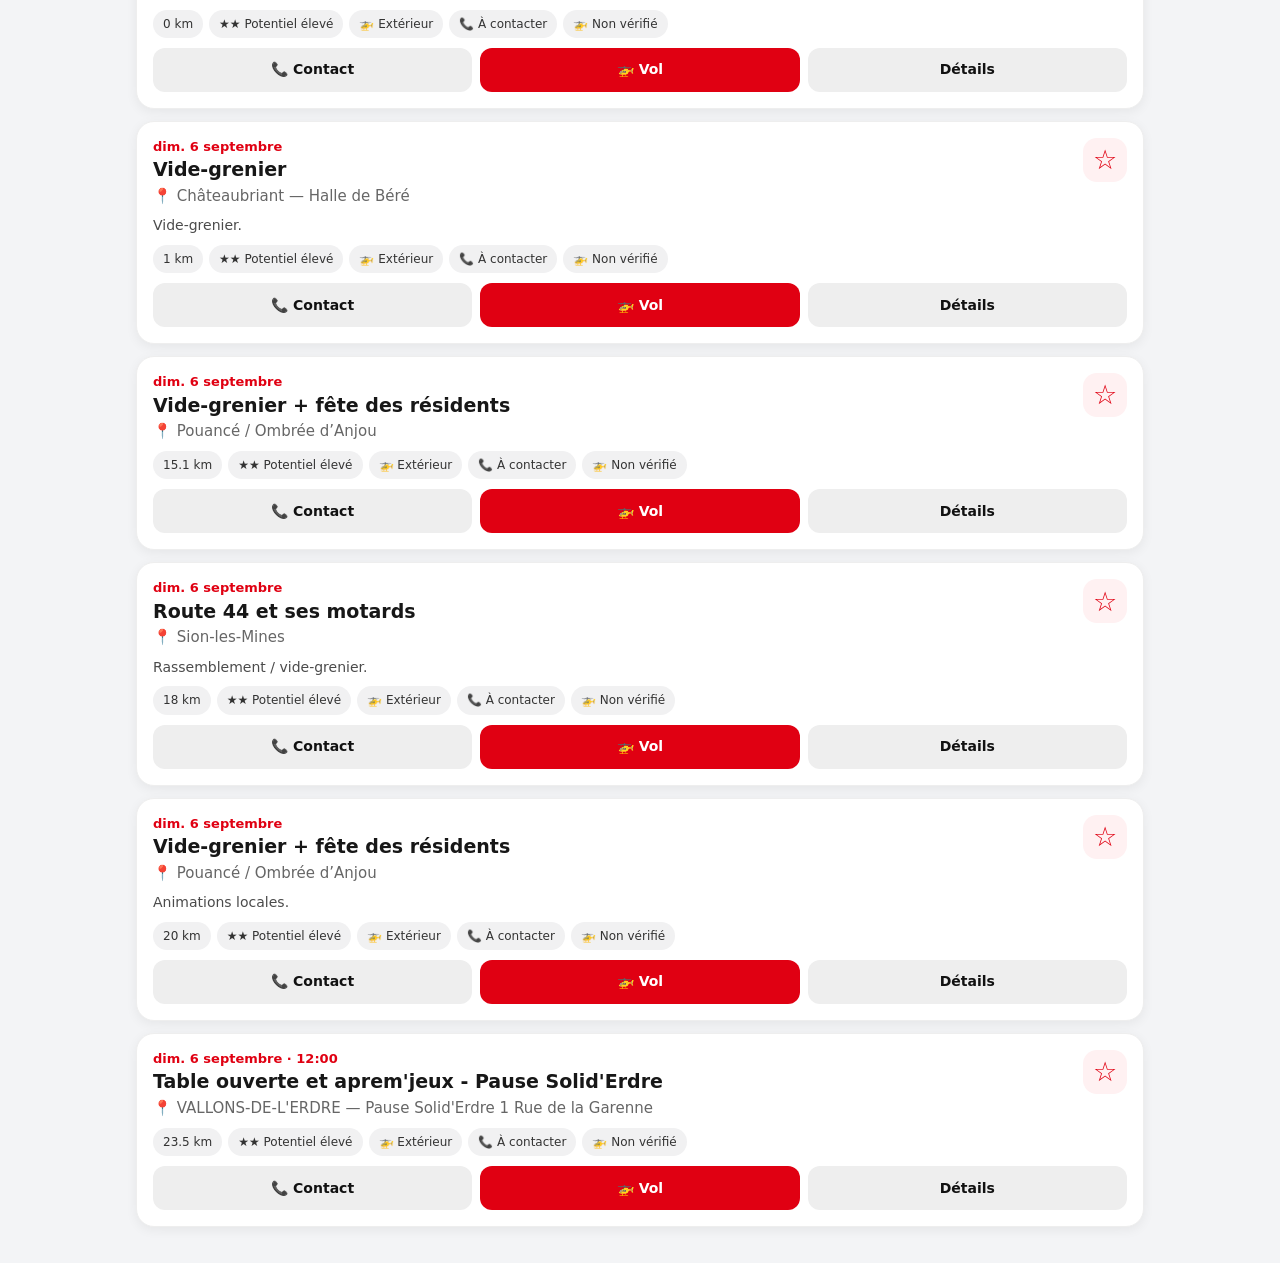
==== commit db98d5fe: "Synchronisation PC vers GitHub 09/08/2026 15:31" ====
--- a/index.html
+++ b/index.html
@@ -7,7 +7,273 @@
 <meta name="theme-color" content="#e00012">
 <link rel="manifest" href="manifest.webmanifest">
 <link rel="icon" href="icon.svg">
-<link rel="stylesheet" href="style.css">
+<style>
+
+:root{
+  --red:#e00012;
+  --red-dark:#b90010;
+  --red-soft:#fff1f2;
+  --bg:#f3f4f6;
+  --card:#fff;
+  --text:#171717;
+  --muted:#737373;
+  --border:#e4e4e7;
+  --shadow:0 3px 12px rgba(0,0,0,.06);
+}
+*{box-sizing:border-box}
+html{
+  font-size:16px;
+  -webkit-text-size-adjust:100%;
+  text-size-adjust:100%;
+}
+body{
+  margin:0;
+  background:var(--bg);
+  color:var(--text);
+  font-family:system-ui,-apple-system,BlinkMacSystemFont,"Segoe UI",Roboto,Arial,sans-serif;
+  font-size:14px;
+  line-height:1.35;
+  zoom:1;
+}
+button,select{font:inherit}
+button{cursor:pointer}
+
+header{
+  background:var(--red);
+  color:#fff;
+  display:flex;
+  align-items:center;
+  justify-content:space-between;
+  padding:12px max(16px,calc((100% - 1040px)/2));
+  min-height:72px;
+}
+header h1{
+  font-size:25px;
+  line-height:1.05;
+  margin:0 0 3px;
+  font-weight:800;
+}
+header small{font-size:14px;opacity:.9}
+#refresh{
+  border:0;
+  background:rgba(255,255,255,.13);
+  color:#fff;
+  width:48px;
+  height:48px;
+  border-radius:15px;
+  font-size:28px;
+  line-height:1;
+}
+
+main{
+  width:min(1040px,100%);
+  margin:0 auto;
+  padding:16px 16px 36px;
+}
+.filters{
+  display:grid;
+  grid-template-columns:1fr 1fr;
+  gap:12px;
+  margin-bottom:12px;
+}
+.filters label{
+  display:flex;
+  flex-direction:column;
+  gap:5px;
+  color:#666;
+  font-size:14px;
+}
+select{
+  width:100%;
+  height:48px;
+  border:1px solid #d8d8dc;
+  border-radius:13px;
+  background:#fff;
+  padding:0 14px;
+  color:#171717;
+  outline:none;
+}
+select:focus{
+  border-color:var(--red);
+  box-shadow:0 0 0 2px rgba(224,0,18,.1);
+}
+
+.stats{
+  display:flex;
+  gap:8px;
+  overflow-x:auto;
+  padding:2px 1px 12px;
+  scrollbar-width:thin;
+}
+.stat{
+  flex:0 0 auto;
+  min-width:105px;
+  height:58px;
+  border:1px solid transparent;
+  border-radius:15px;
+  background:#fff;
+  box-shadow:var(--shadow);
+  display:flex;
+  align-items:center;
+  justify-content:center;
+  gap:7px;
+  color:#171717;
+  font-weight:700;
+  font-size:16px;
+  padding:0 12px;
+}
+.stat-icon{font-size:18px;color:var(--red)}
+.stat.active{border-color:var(--red);background:var(--red-soft);color:var(--red)}
+
+#events{display:grid;gap:12px}
+.event{
+  background:var(--card);
+  border-radius:18px;
+  padding:16px;
+  box-shadow:var(--shadow);
+  border:1px solid #eee;
+}
+.event-top{
+  display:flex;
+  justify-content:space-between;
+  gap:12px;
+}
+.date{
+  display:block;
+  color:var(--red);
+  font-weight:800;
+  font-size:13px;
+  margin-bottom:3px;
+}
+.title{
+  font-size:19px;
+  line-height:1.18;
+  margin:0 0 5px;
+  font-weight:800;
+}
+.place{
+  margin:0;
+  color:#666;
+  font-size:15px;
+}
+.description{
+  margin:10px 0;
+  color:#4b4b4b;
+  font-size:14px;
+}
+.fav{
+  border:0;
+  background:var(--red-soft);
+  color:var(--red);
+  width:44px;
+  height:44px;
+  min-width:44px;
+  border-radius:14px;
+  font-size:27px;
+  line-height:1;
+}
+.badges{
+  display:flex;
+  flex-wrap:wrap;
+  gap:6px;
+  margin:10px 0;
+}
+.badges span{
+  background:#f1f1f2;
+  border-radius:999px;
+  padding:6px 10px;
+  font-size:12px;
+  color:#333;
+}
+.actions{
+  display:grid;
+  grid-template-columns:repeat(3,1fr);
+  gap:8px;
+  margin-top:9px;
+}
+.actions button{
+  border:0;
+  border-radius:12px;
+  height:44px;
+  background:#eee;
+  color:#111;
+  font-weight:750;
+  font-size:14px;
+}
+.actions .flight{background:var(--red);color:#fff}
+.empty{text-align:center;color:#777;font-size:17px;padding:55px 16px}
+
+@media (max-width:700px){
+  header{
+    padding:11px 14px;
+    min-height:68px;
+  }
+  header h1{font-size:22px}
+  header small{font-size:13px}
+  #refresh{
+    width:44px;
+    height:44px;
+    border-radius:14px;
+    font-size:25px;
+  }
+  main{padding:12px 12px 30px}
+  .filters{gap:9px}
+  .filters label{font-size:13px}
+  select{
+    height:46px;
+    padding:0 11px;
+    border-radius:12px;
+  }
+  .stats{gap:7px;padding-bottom:10px}
+  .stat{
+    min-width:94px;
+    height:54px;
+    border-radius:14px;
+    font-size:15px;
+    padding:0 10px;
+  }
+  .stat-icon{font-size:17px}
+  #events{gap:10px}
+  .event{
+    padding:14px;
+    border-radius:17px;
+  }
+  .event-top{gap:9px}
+  .date{font-size:12px}
+  .title{font-size:18px}
+  .place{font-size:14px}
+  .description{
+    margin:8px 0;
+    font-size:13px;
+  }
+  .fav{
+    width:40px;
+    height:40px;
+    min-width:40px;
+    border-radius:13px;
+    font-size:25px;
+  }
+  .badges{gap:5px;margin:8px 0}
+  .badges span{
+    padding:5px 8px;
+    font-size:11px;
+  }
+  .actions{
+    gap:7px;
+    margin-top:8px;
+  }
+  .actions button{
+    height:42px;
+    border-radius:11px;
+    font-size:13px;
+  }
+}
+@media (max-width:430px){
+  .filters{grid-template-columns:1fr 1fr}
+  .stat{min-width:88px}
+}
+
+</style>
 <title>Événements Drone</title>
 </head>
 <body>
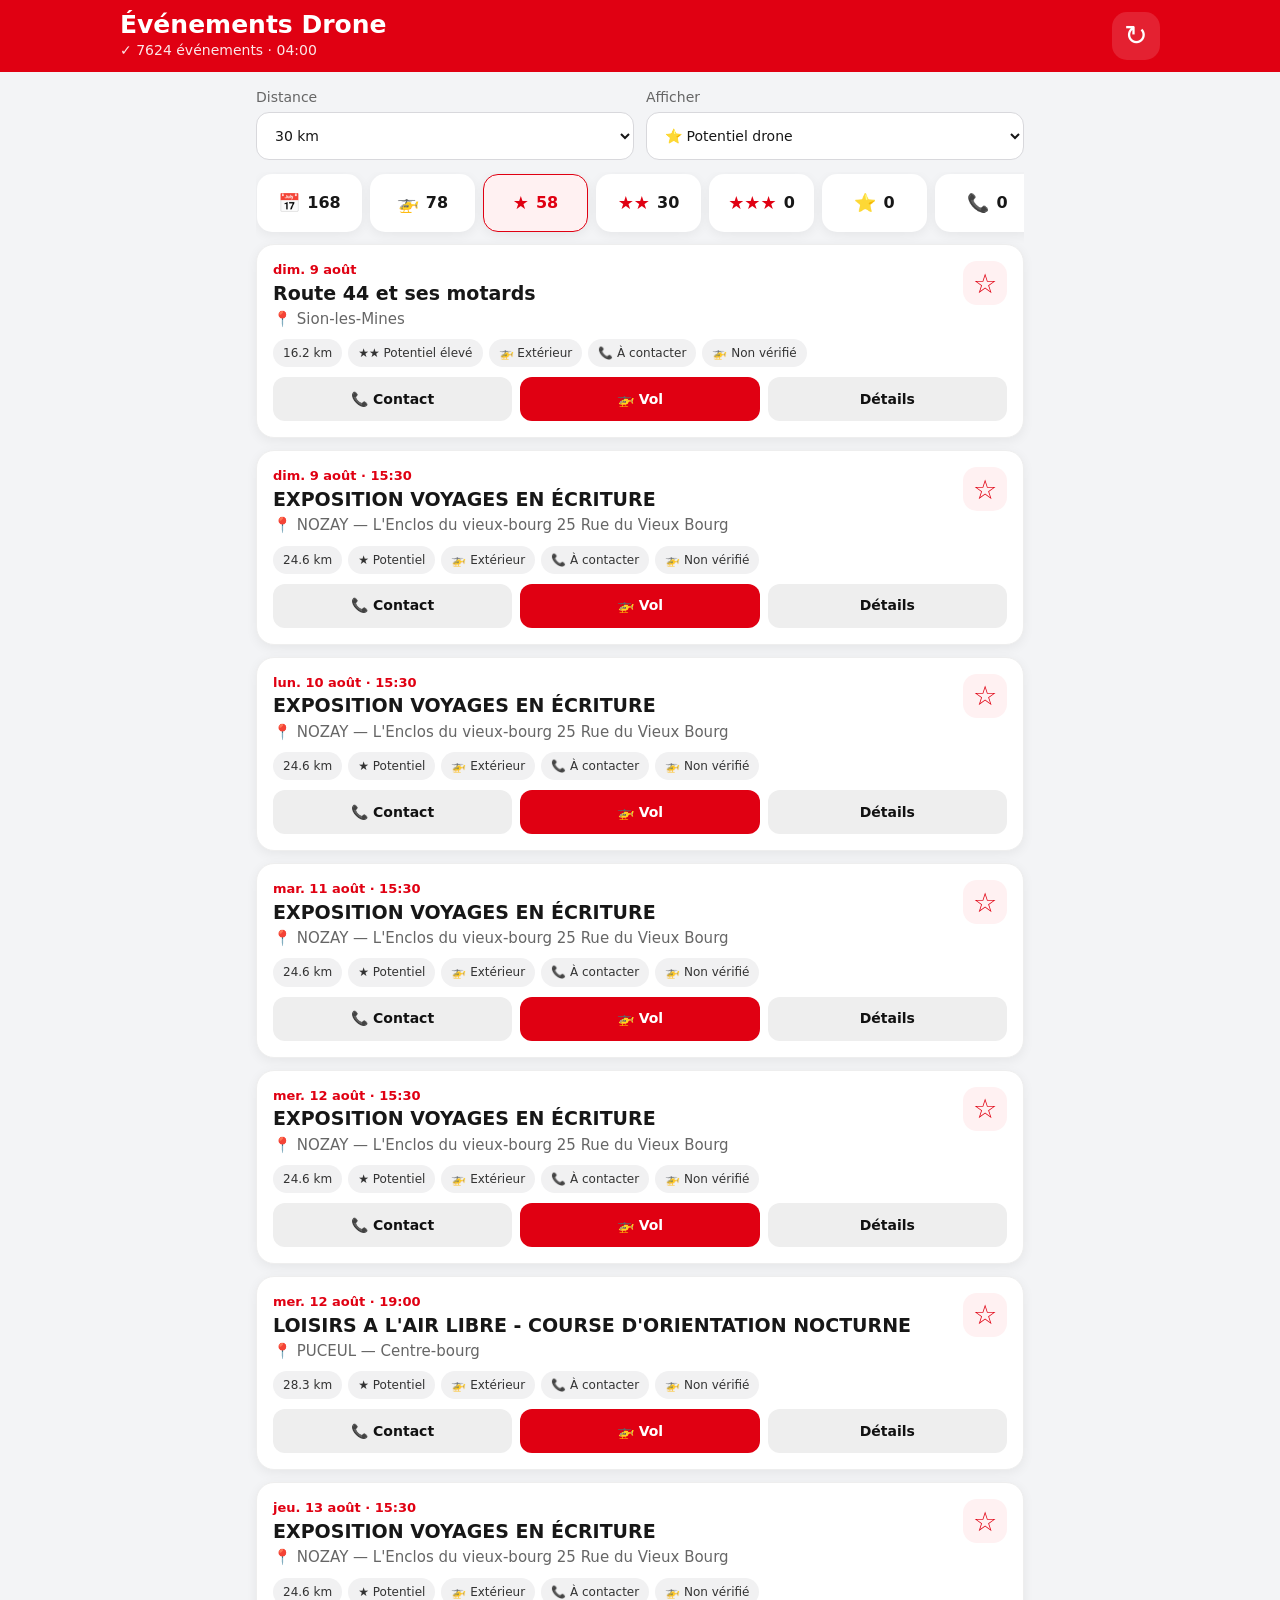
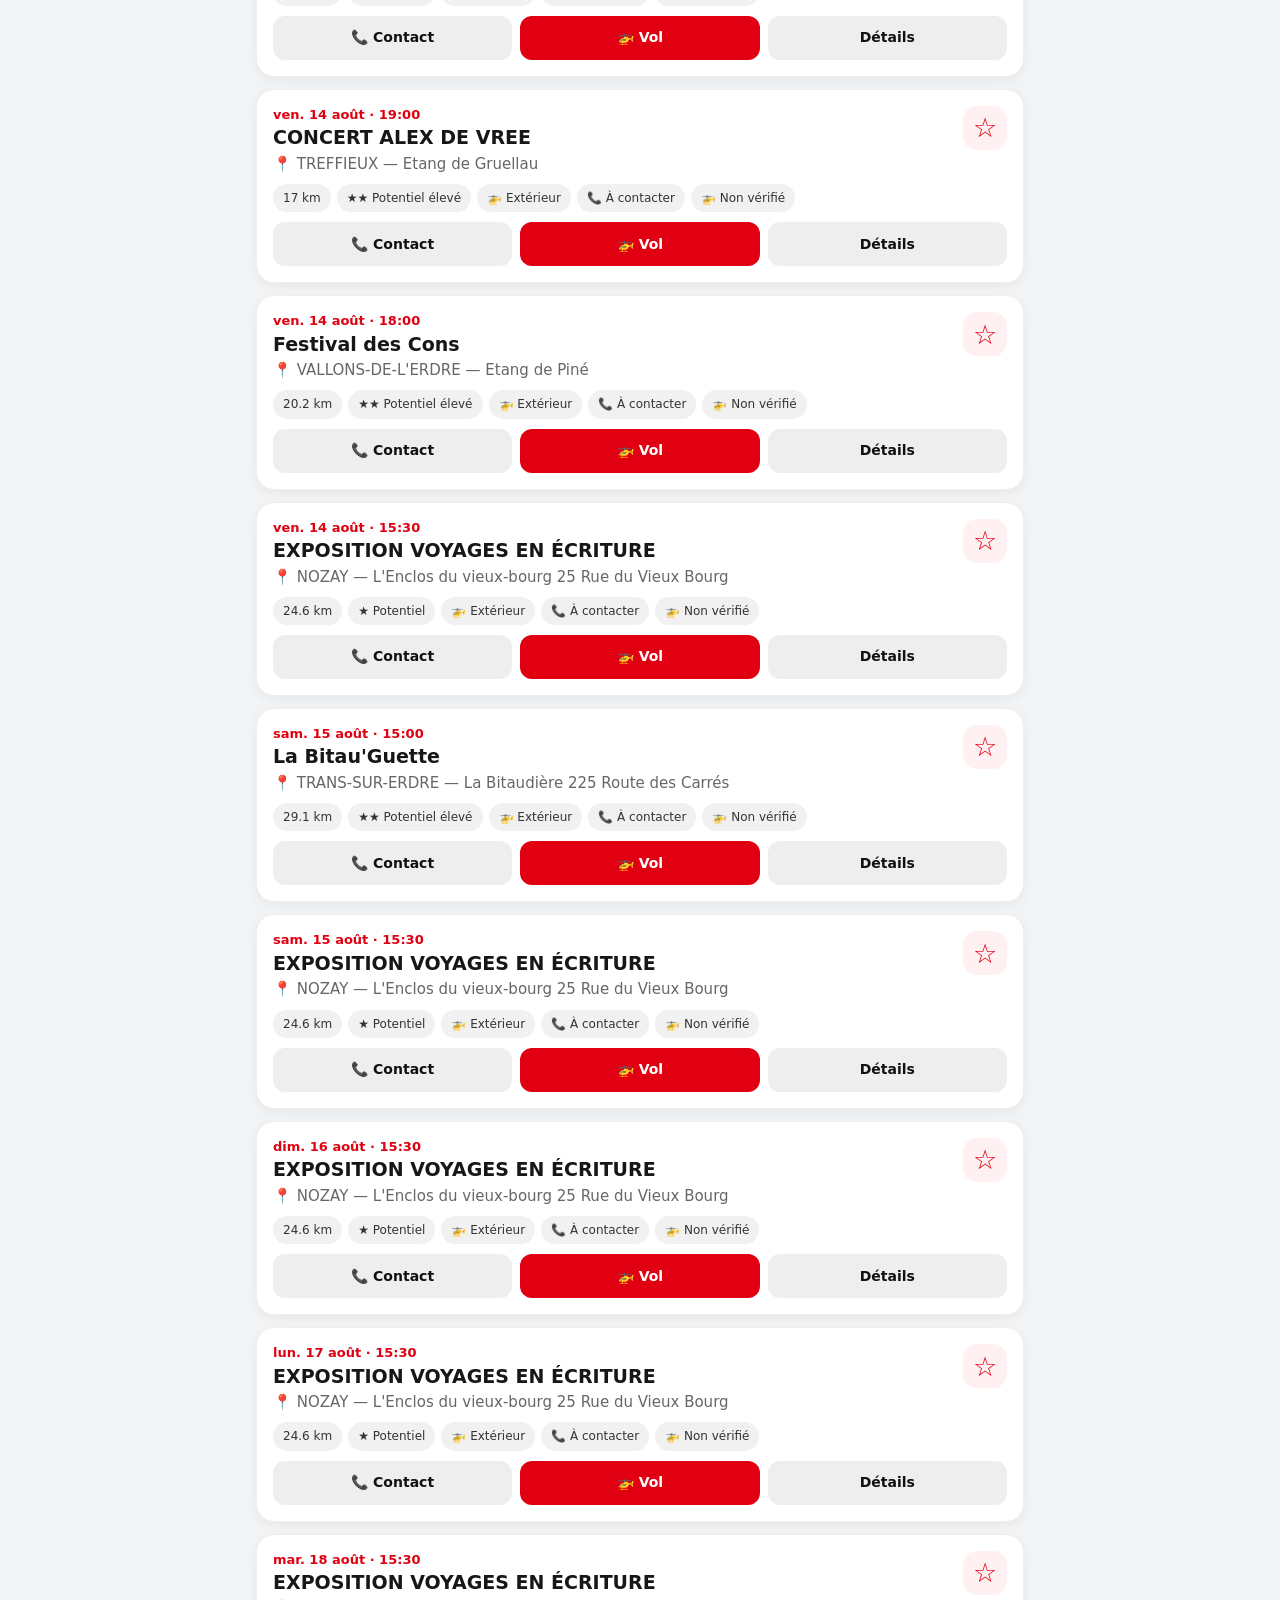
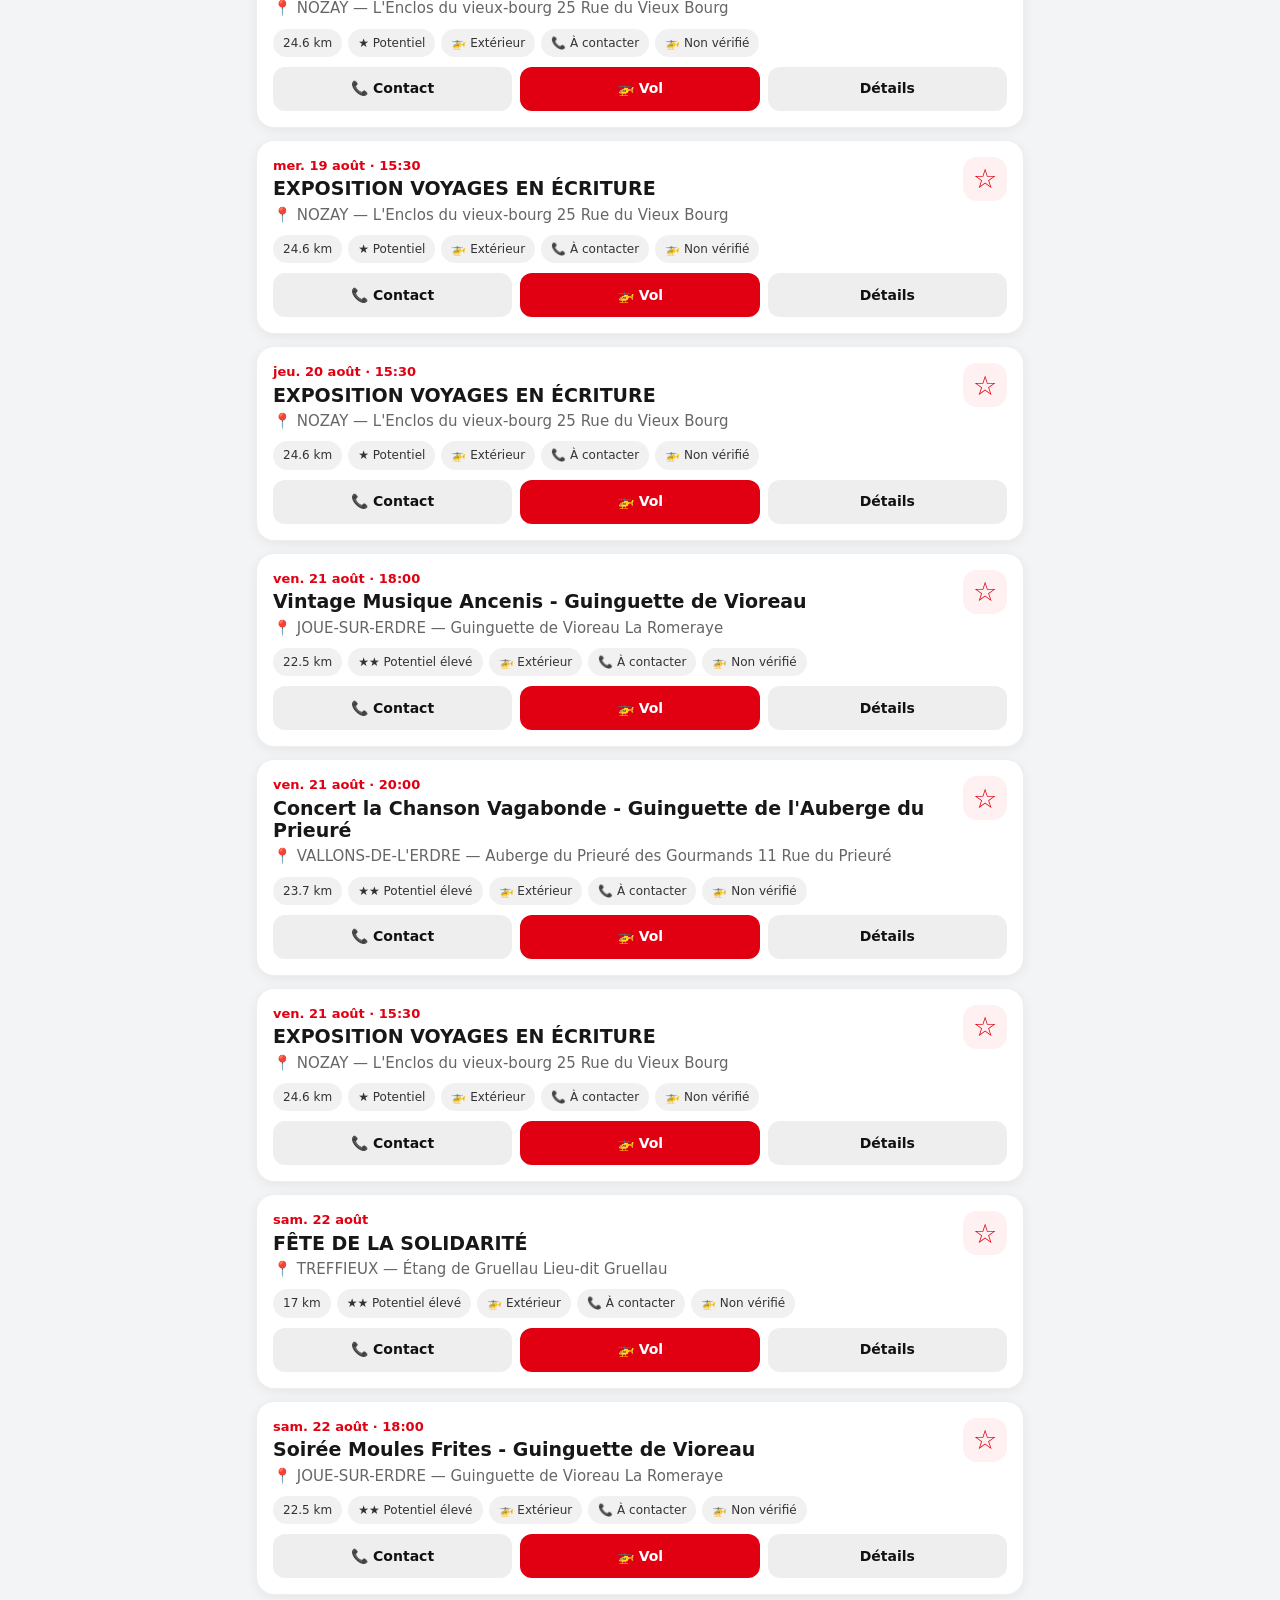
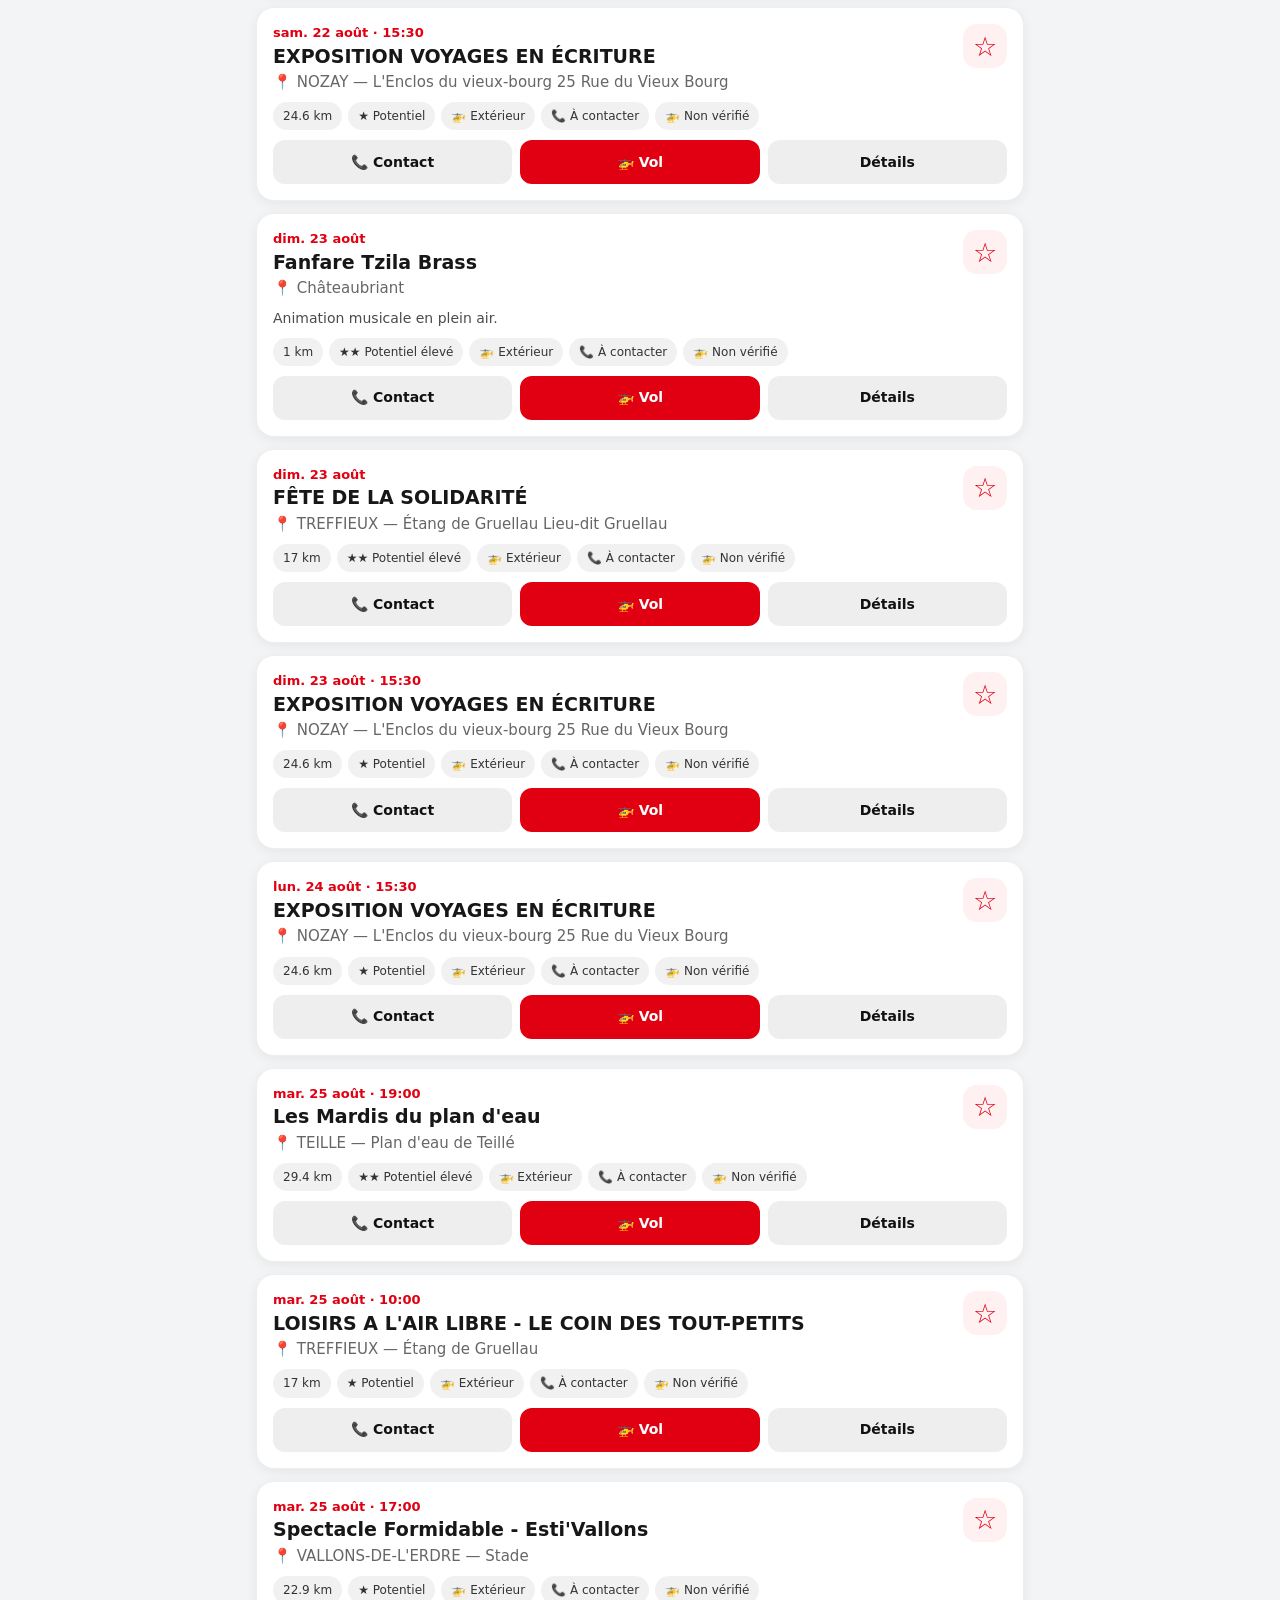
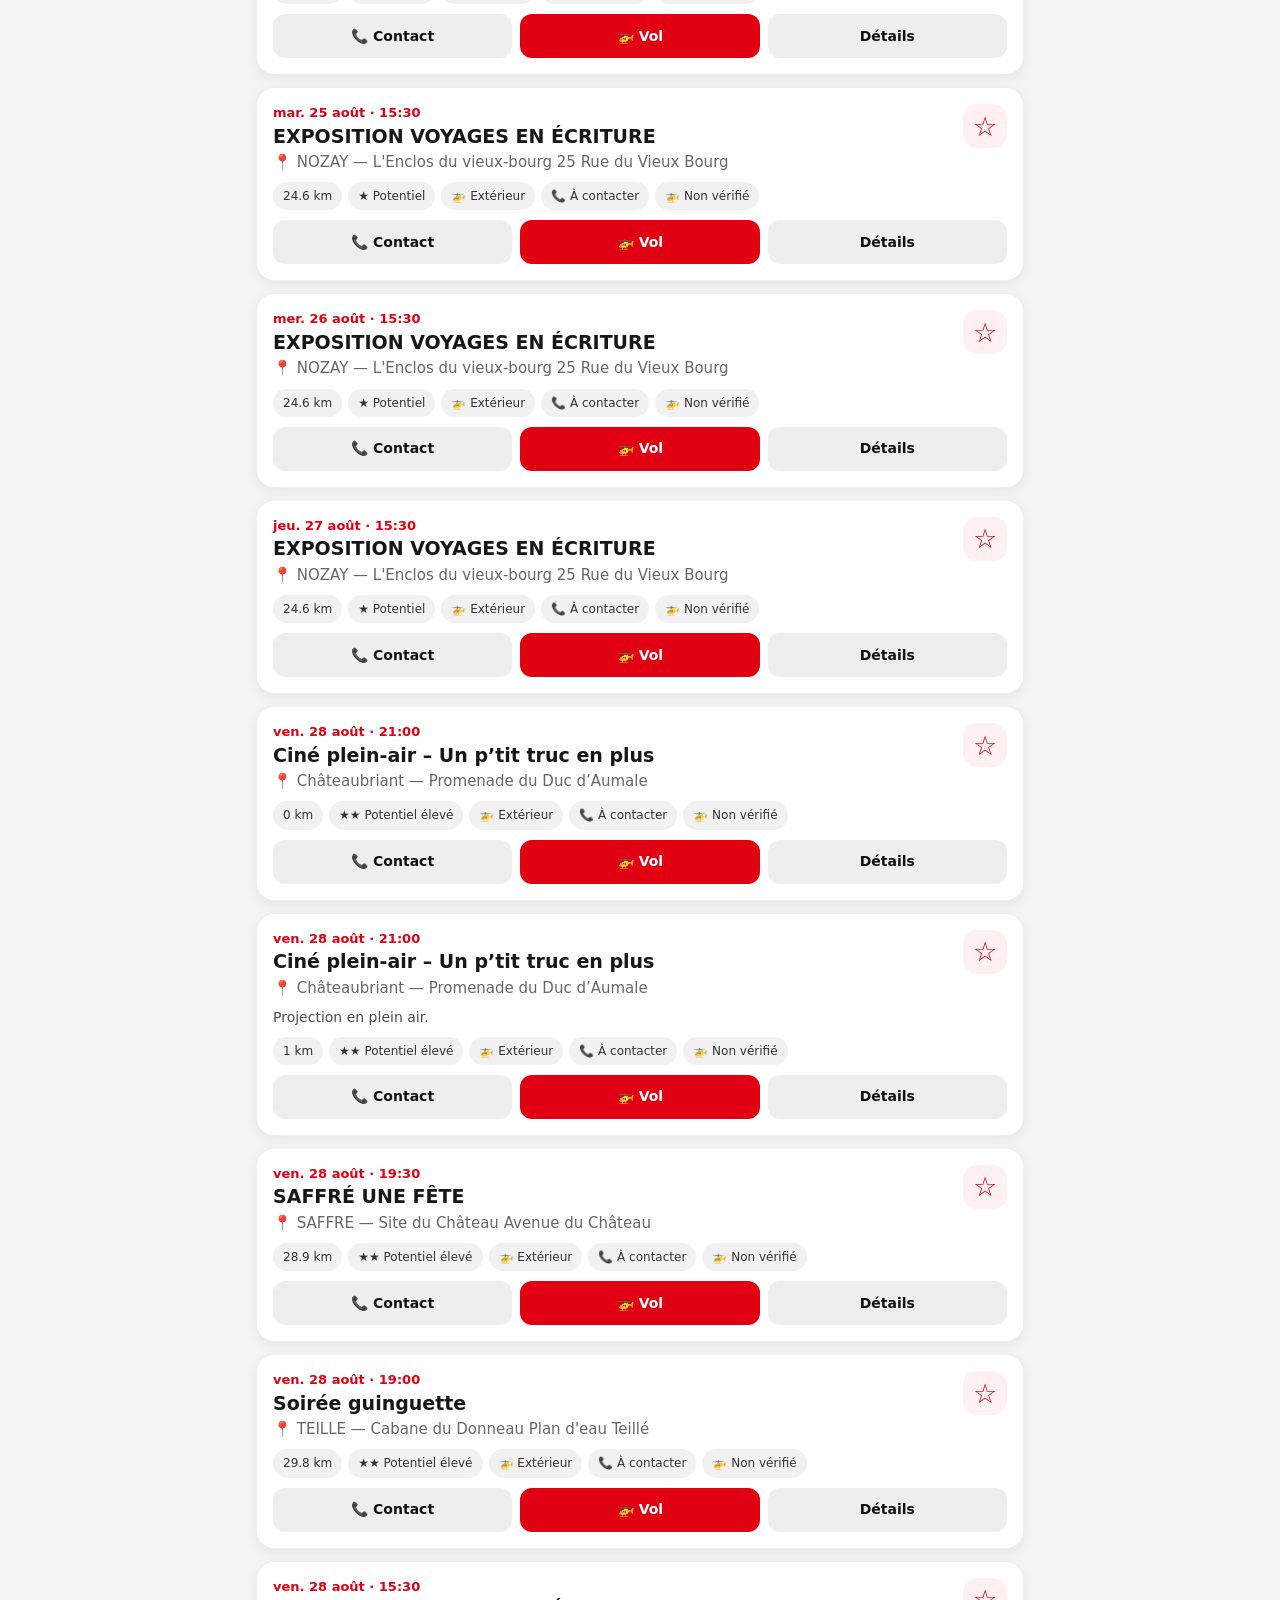
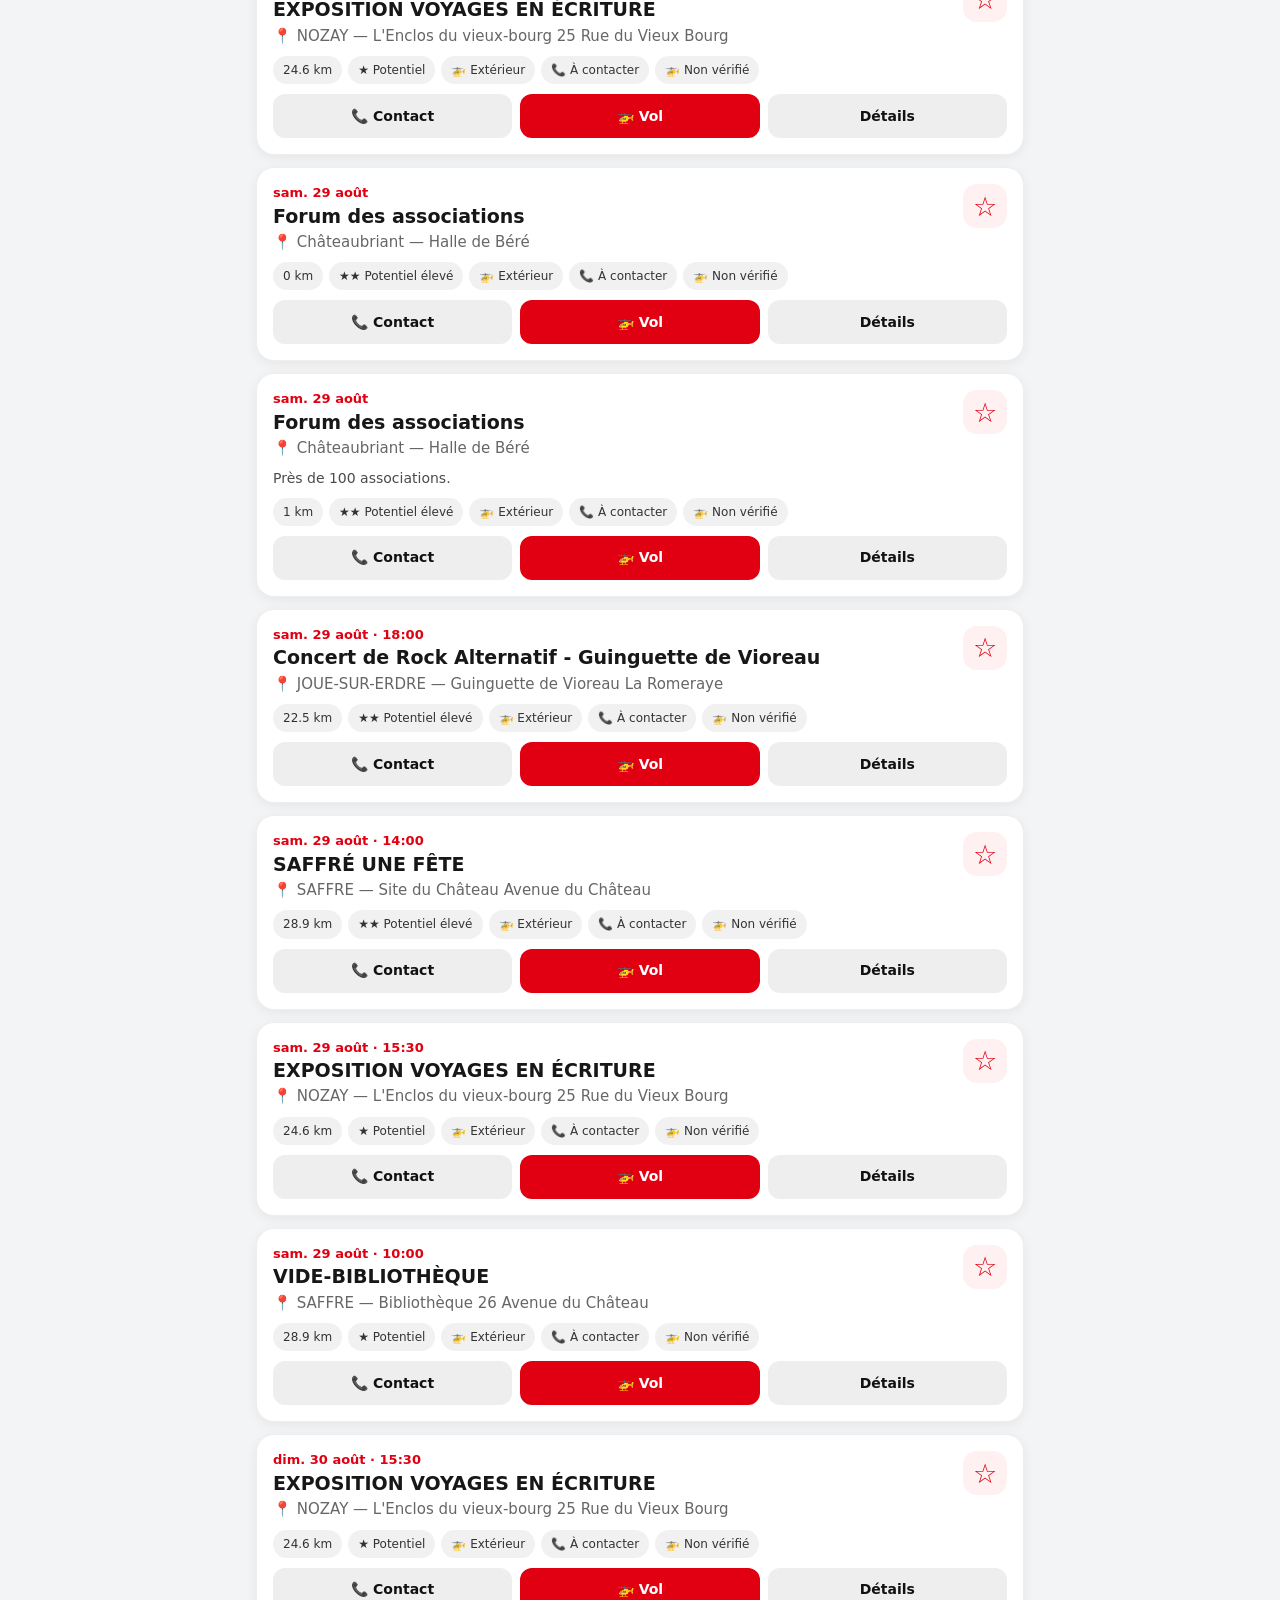
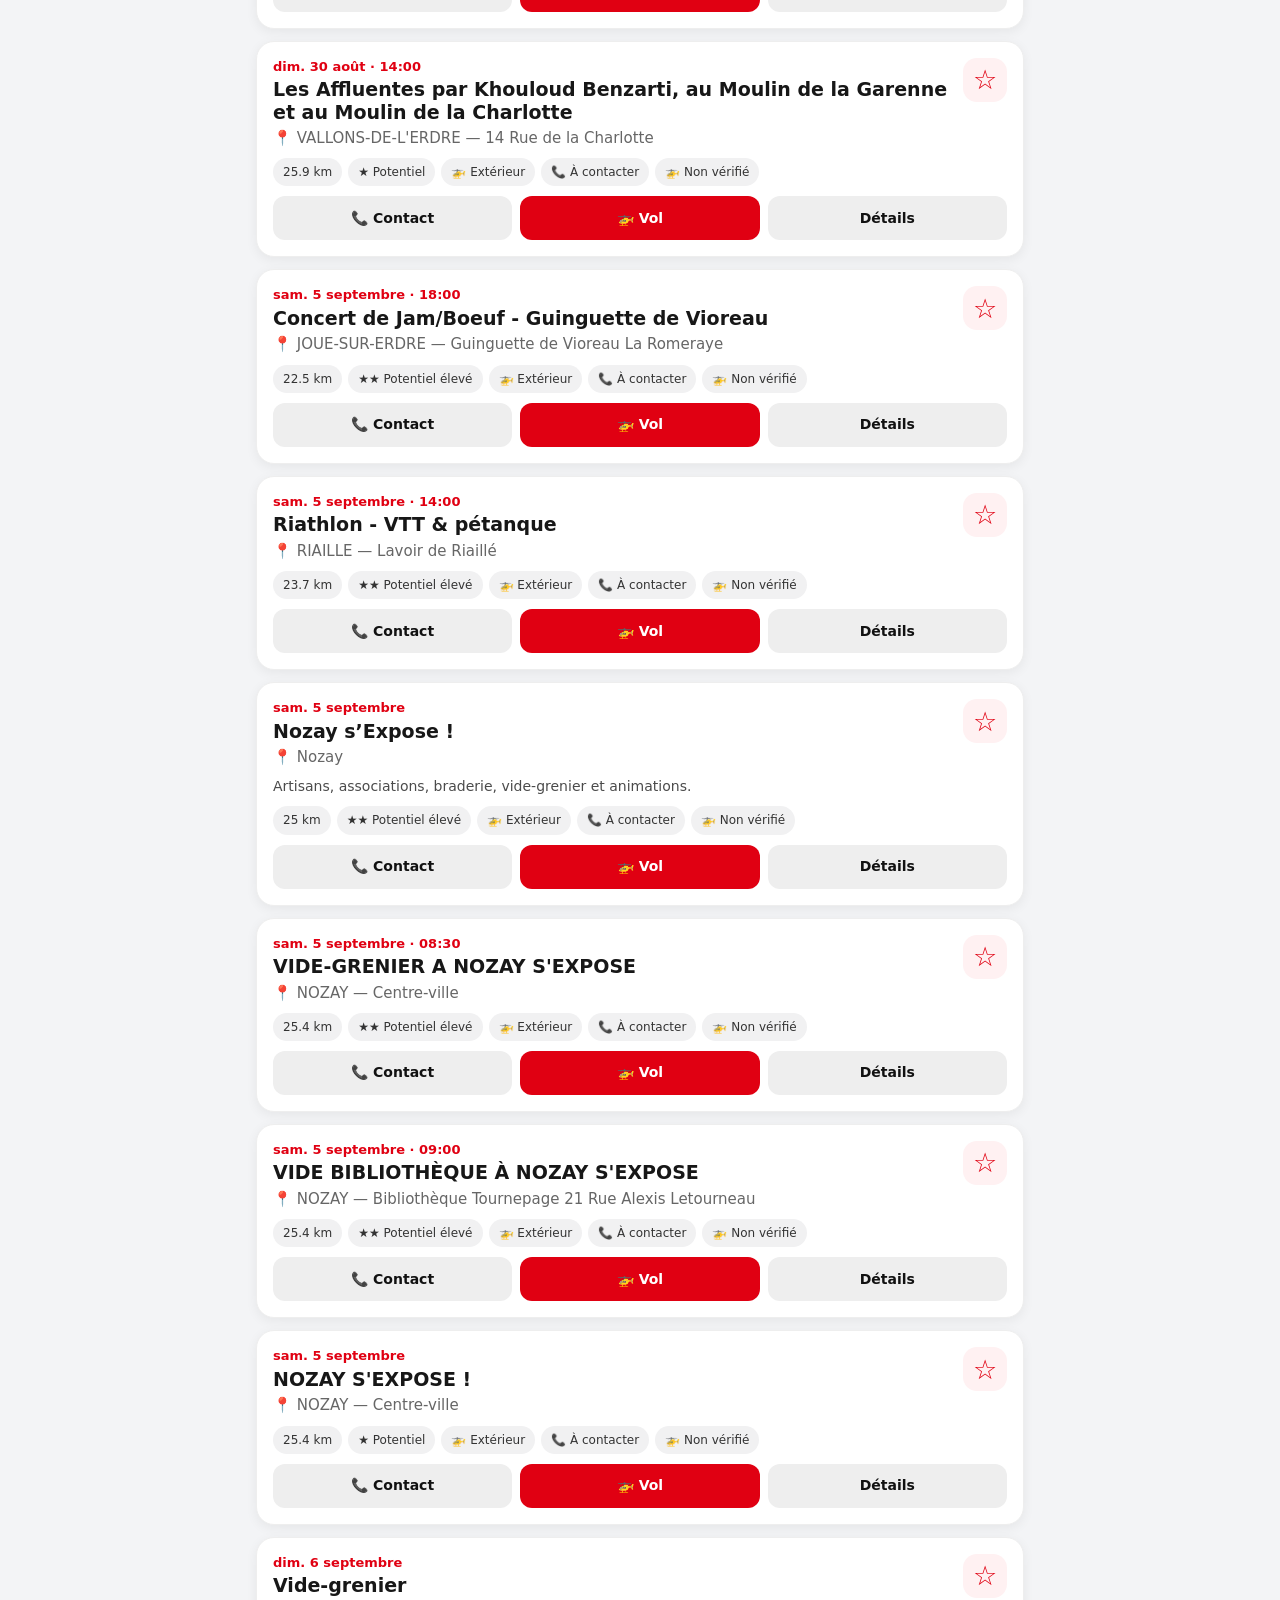
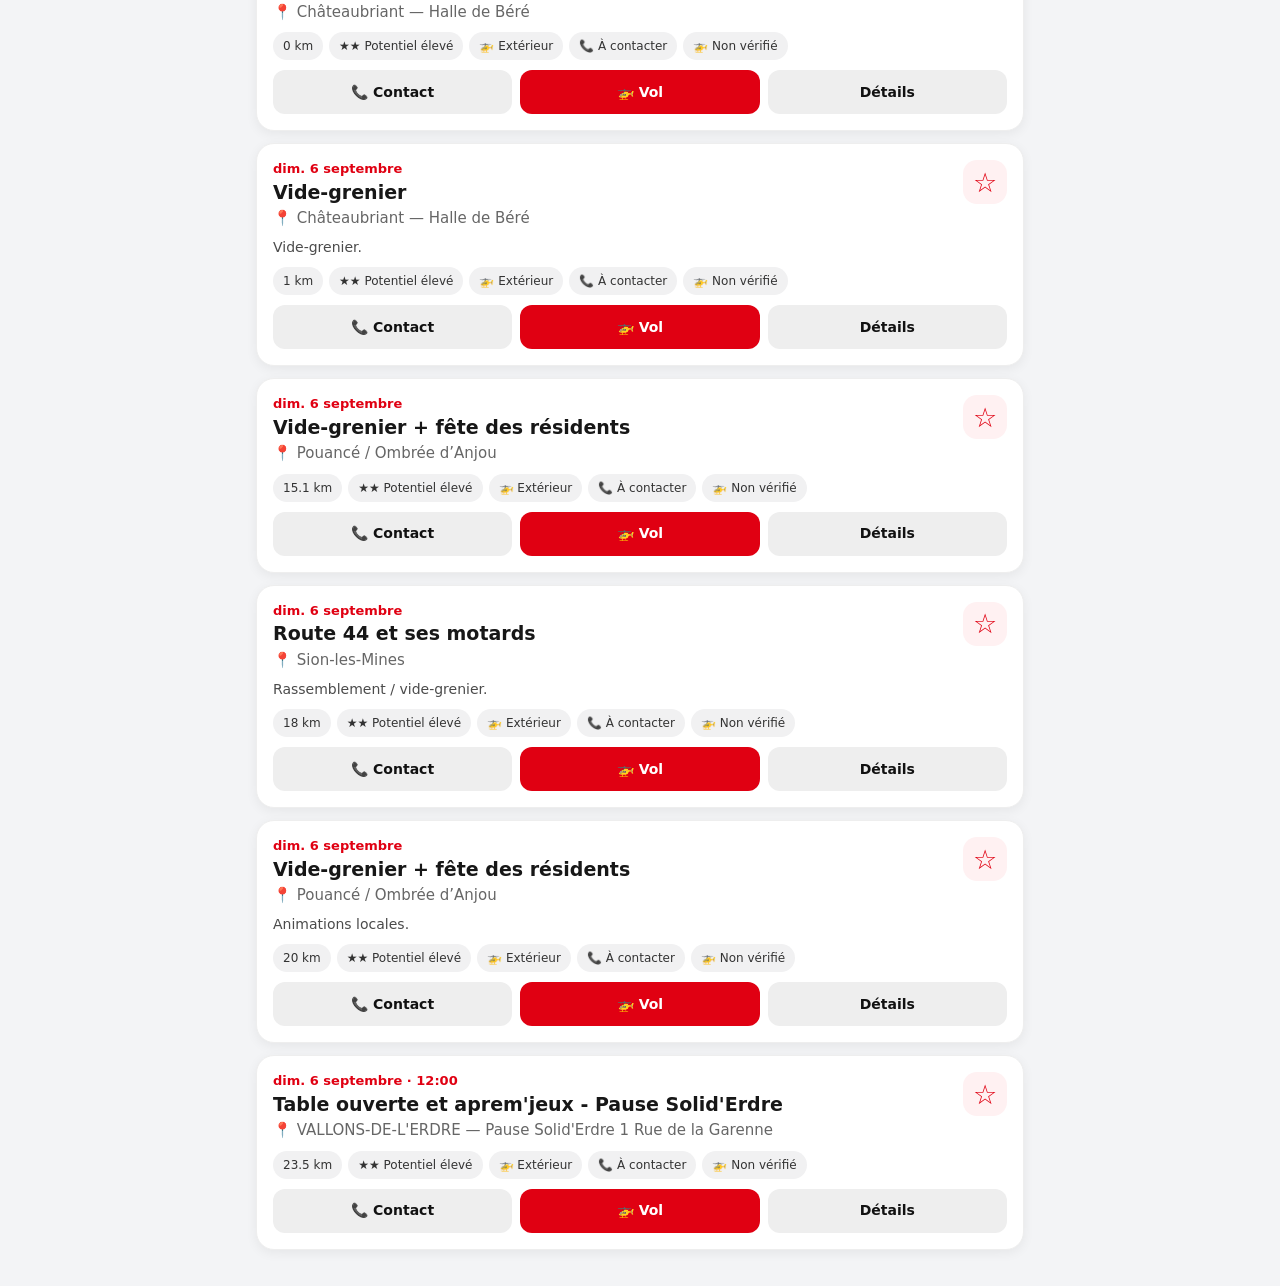
==== commit 8ab23650: "Synchronisation PC vers GitHub 09/08/2026 15:37" ====
--- a/index.html
+++ b/index.html
@@ -66,7 +66,7 @@
 }
 
 main{
-  width:min(1040px,100%);
+  width:min(800px,100%);
   margin:0 auto;
   padding:16px 16px 36px;
 }
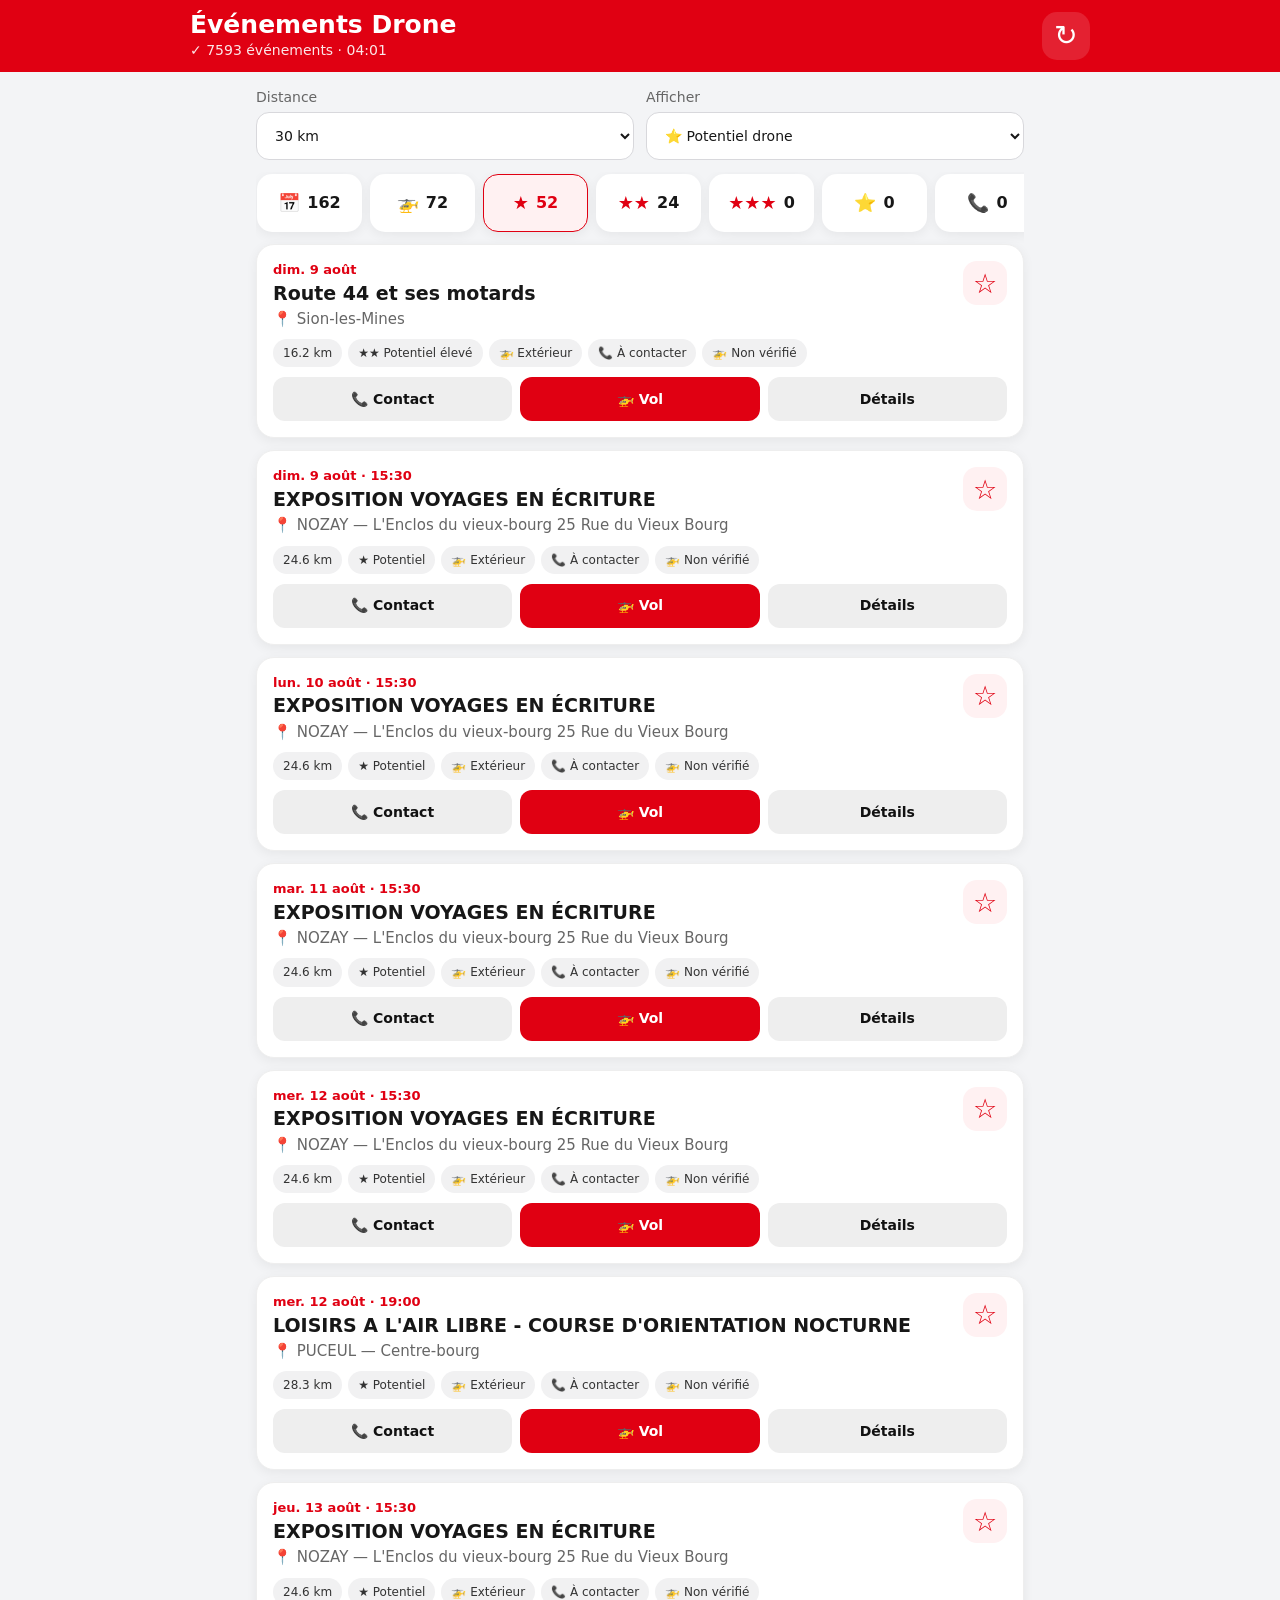
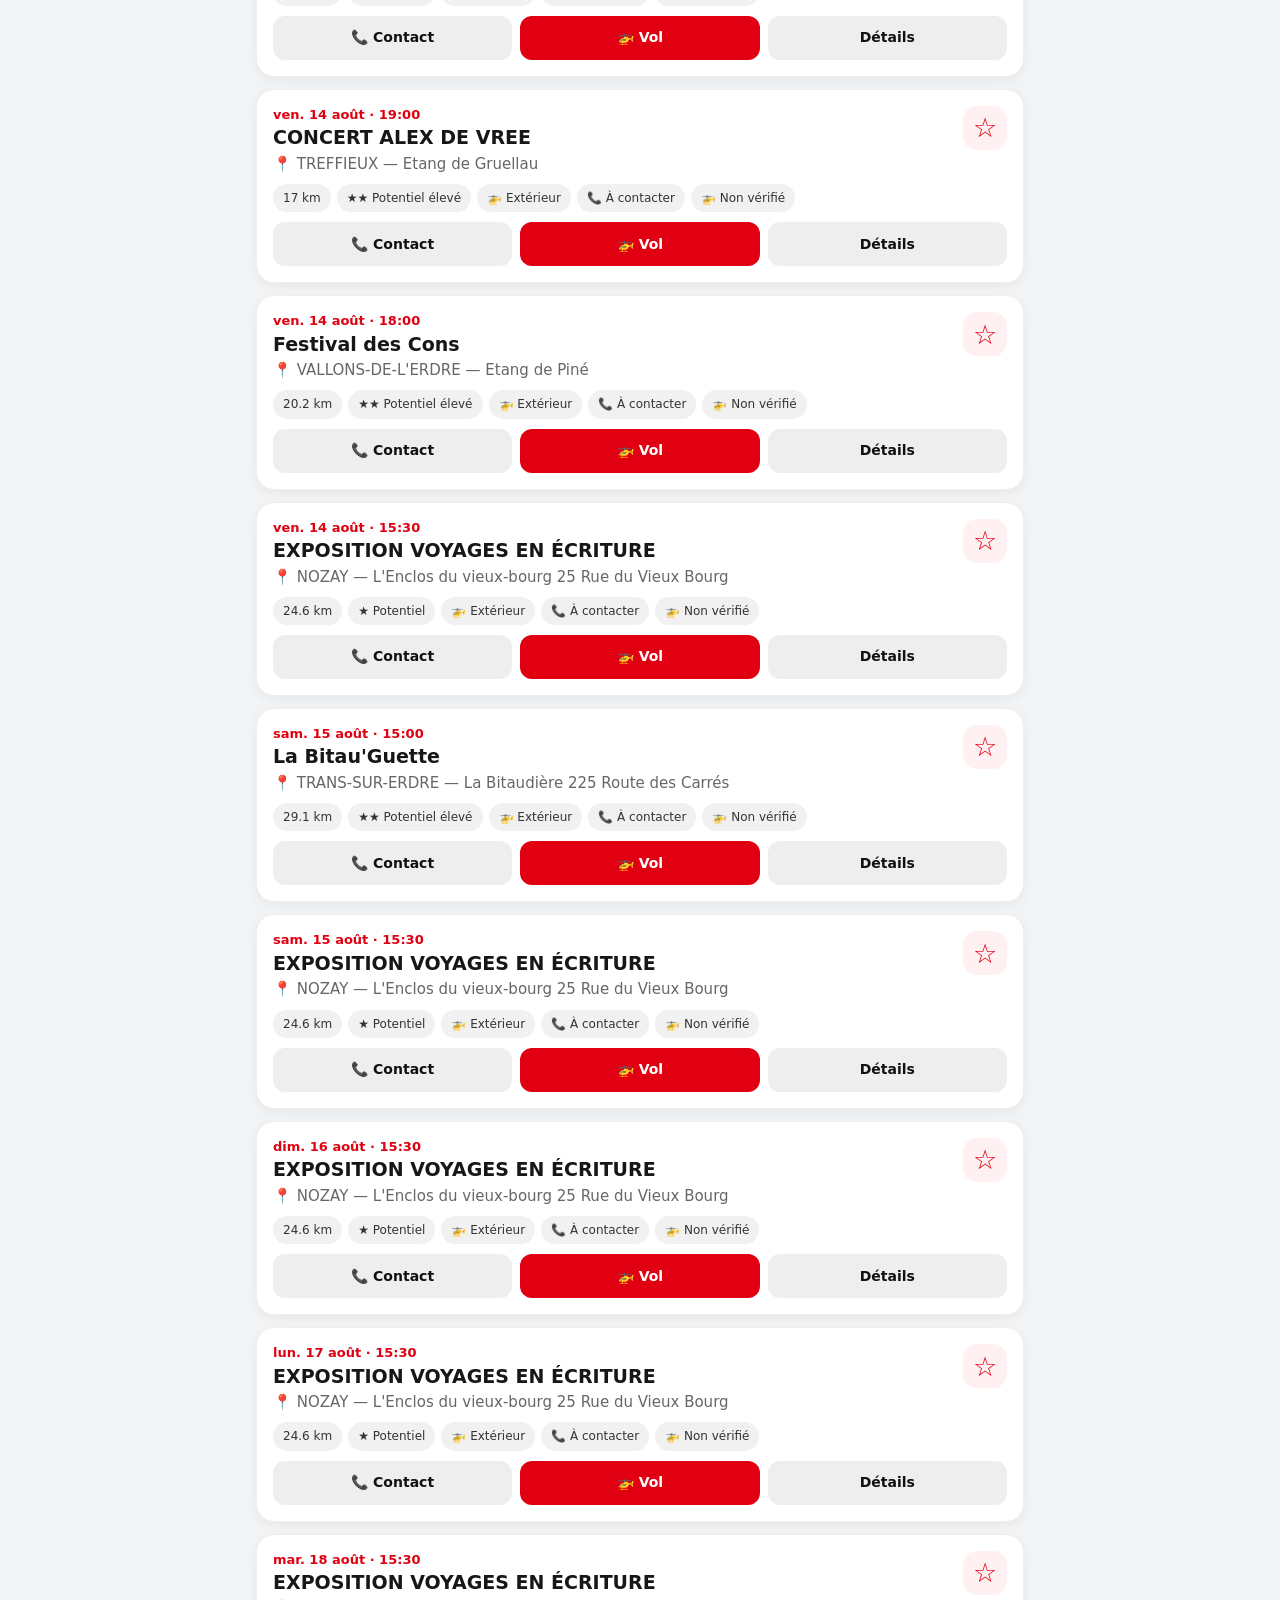
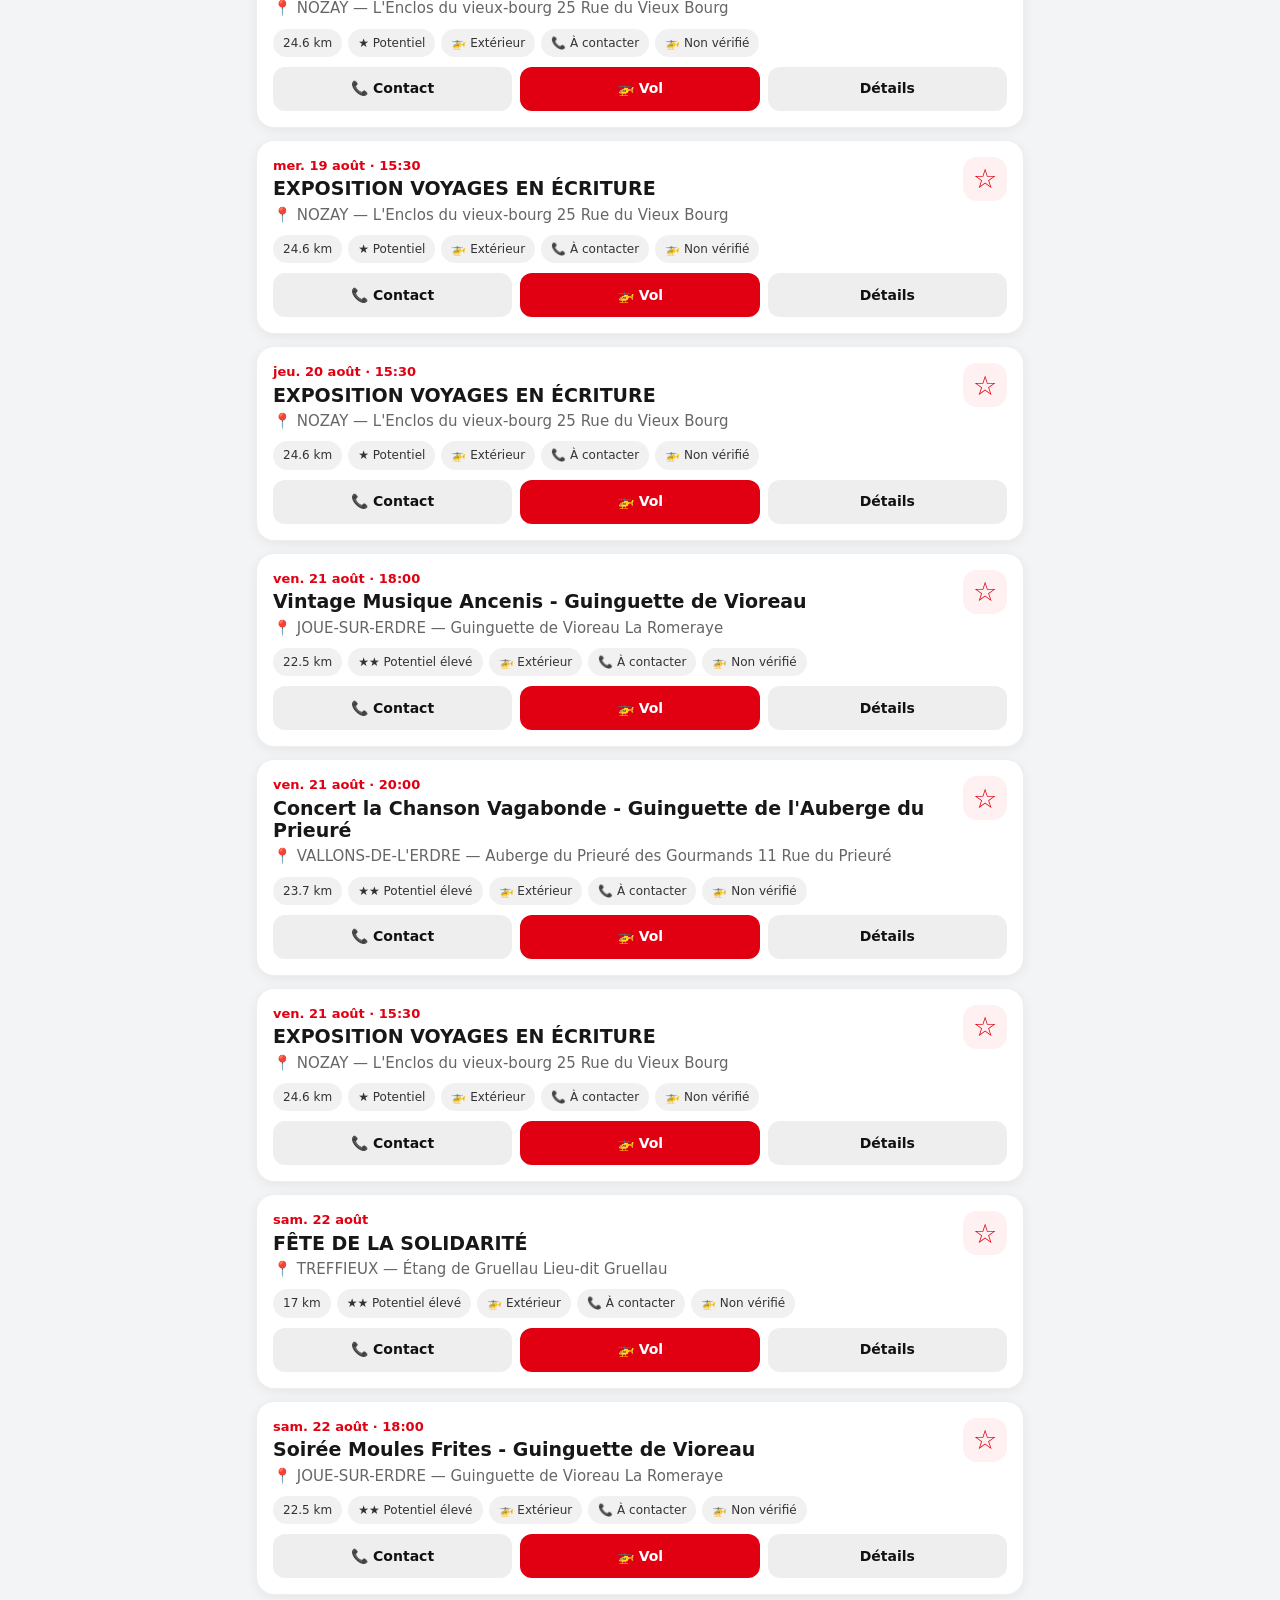
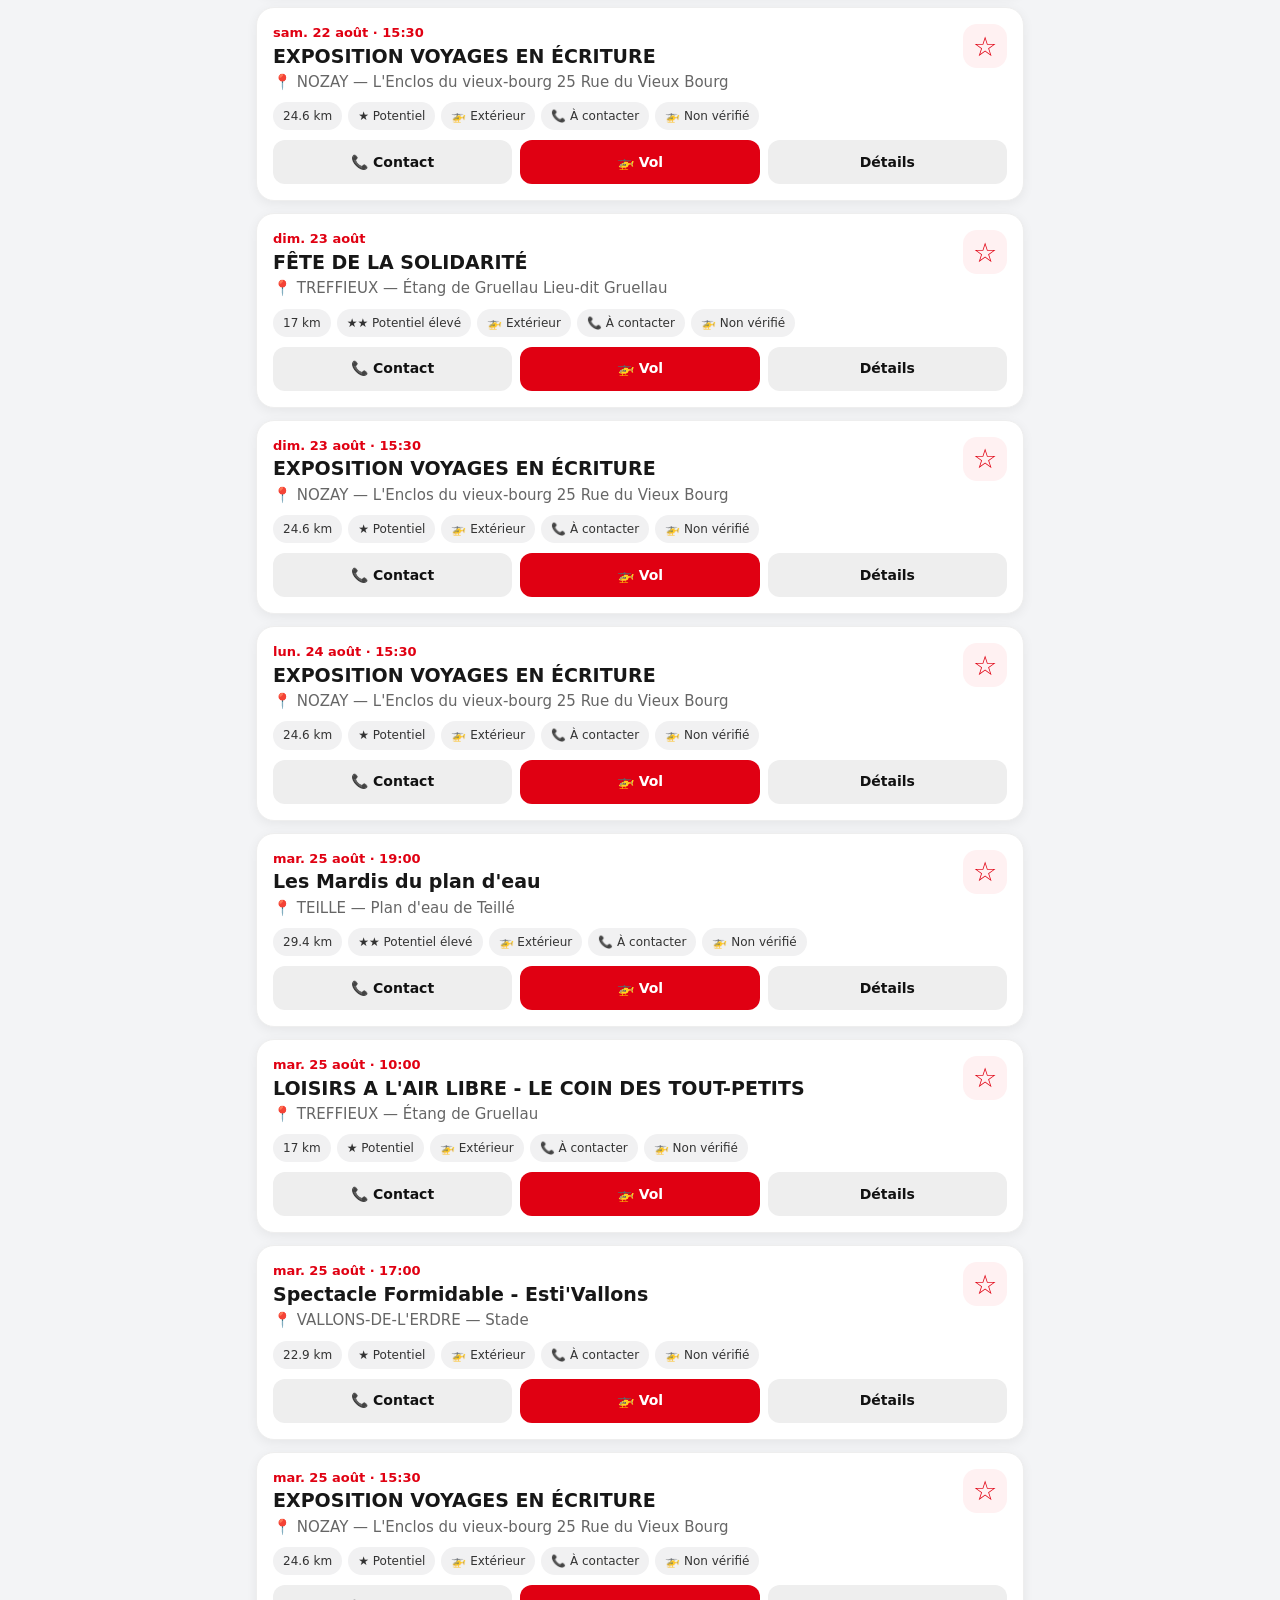
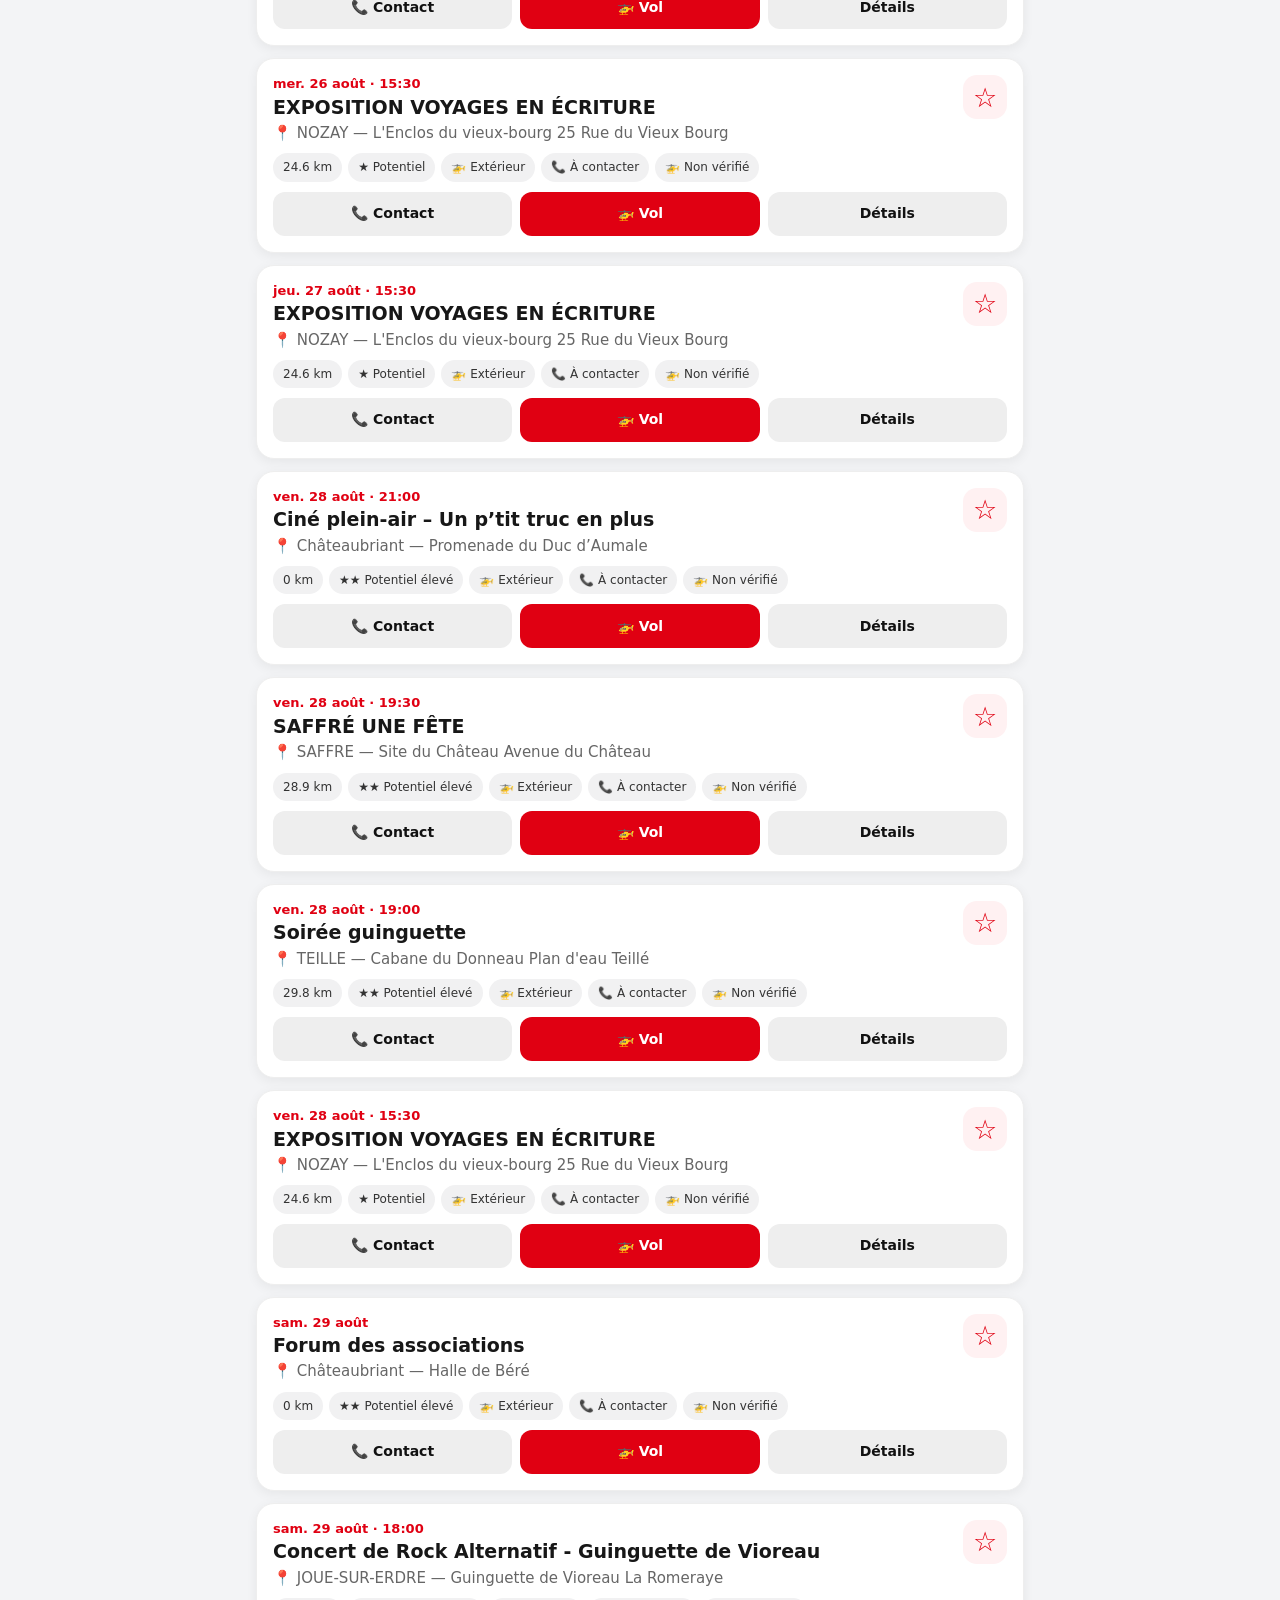
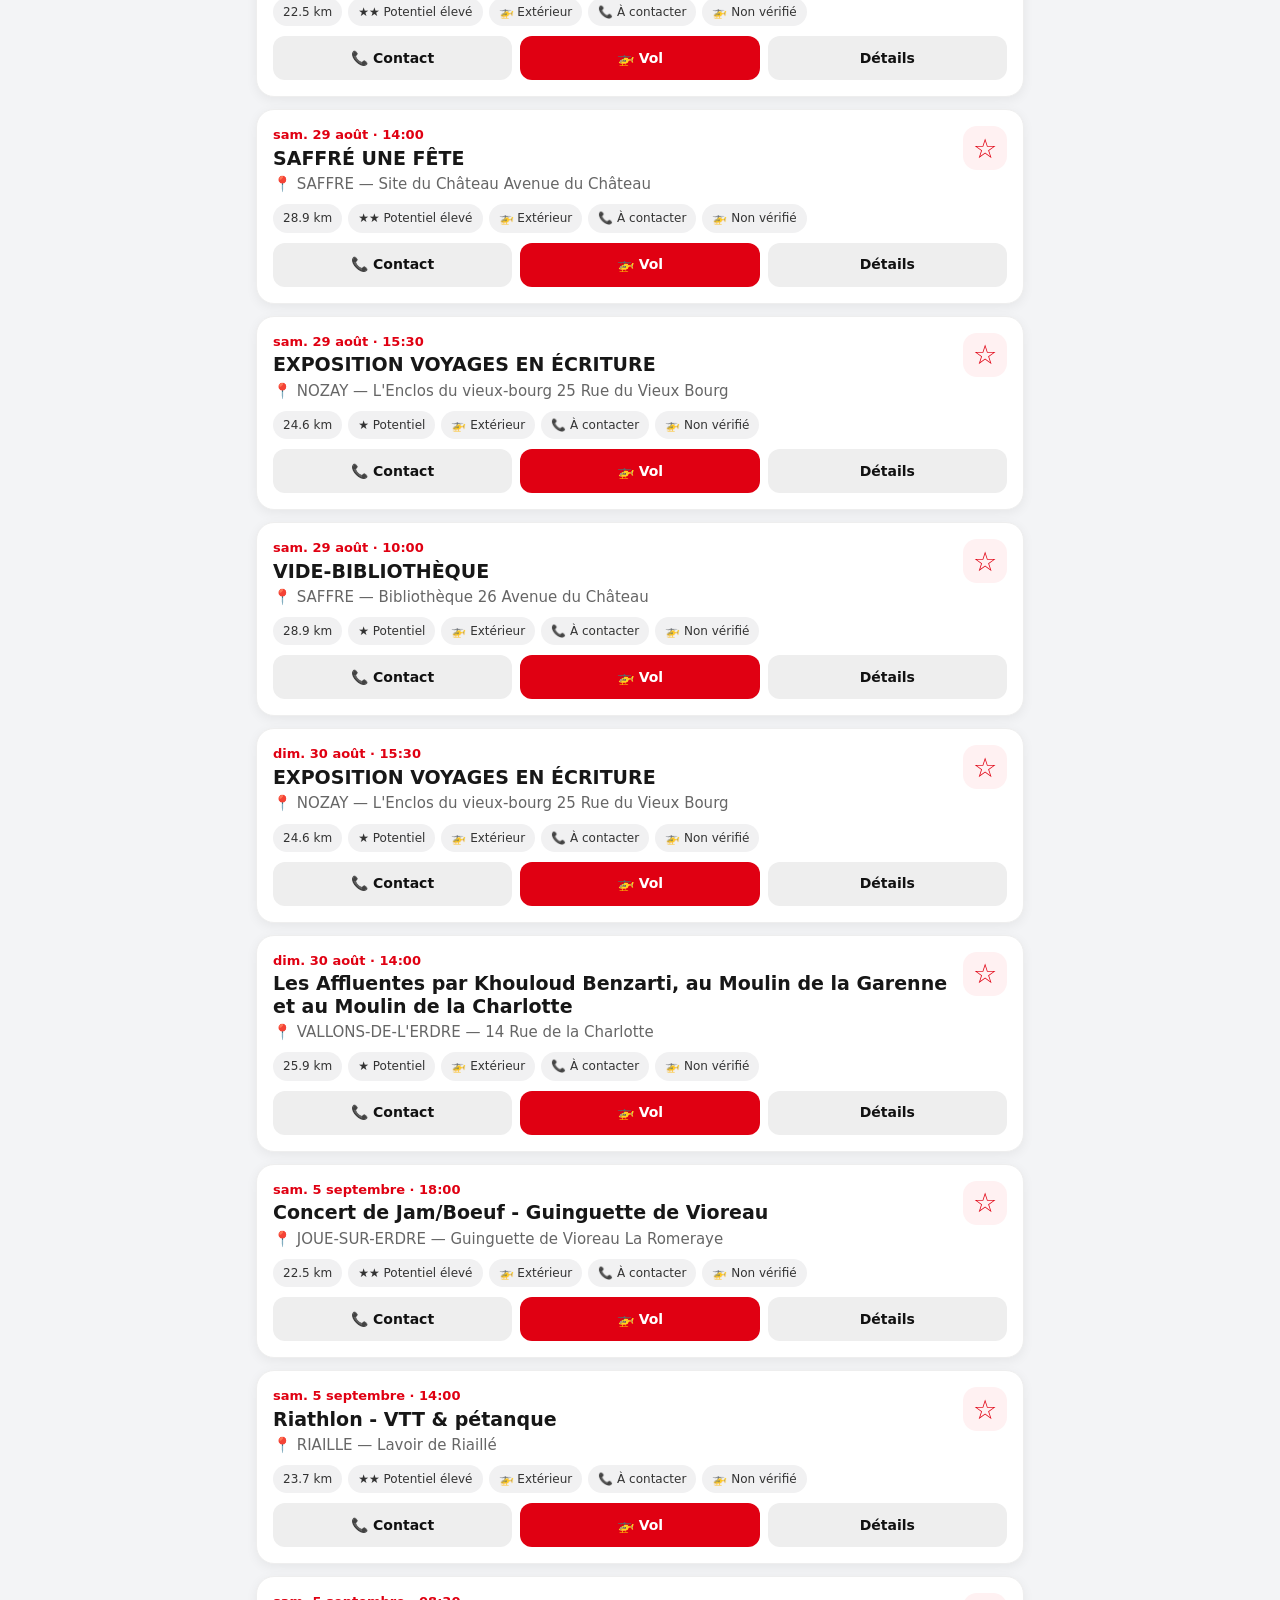
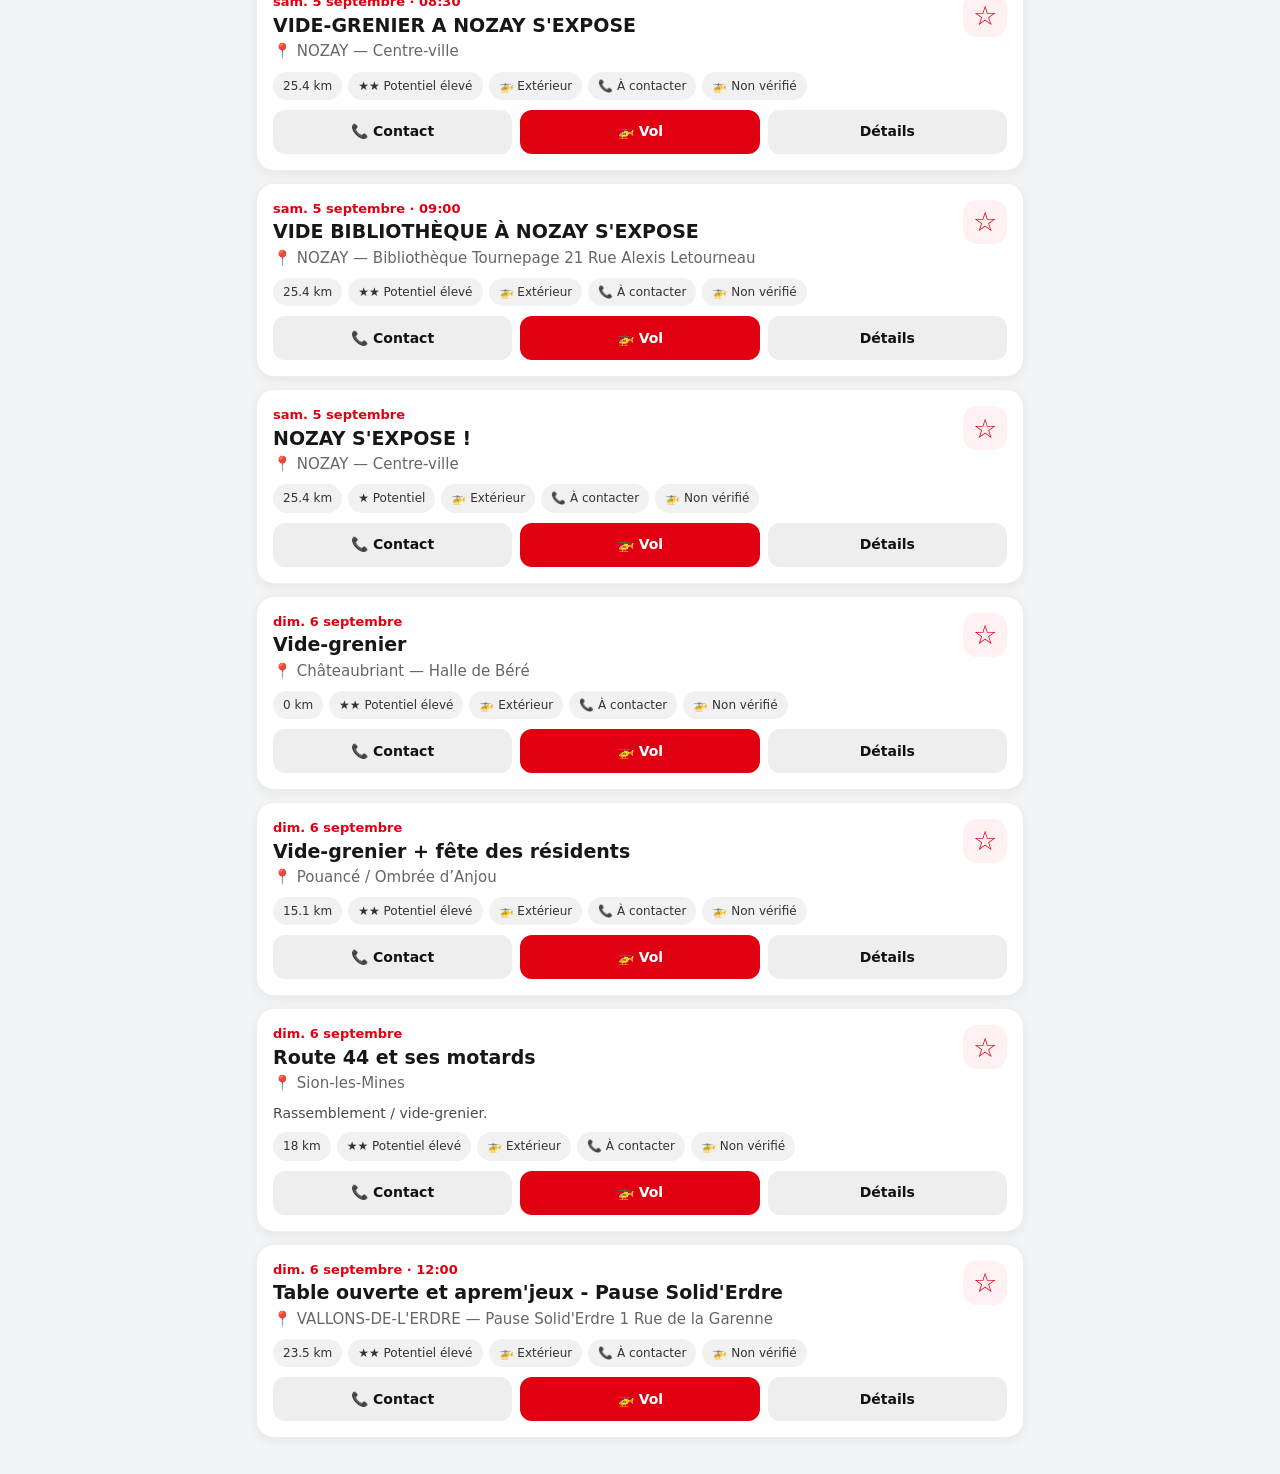
==== commit 30b698ae: "Synchronisation PC vers GitHub 09/08/2026 16:01" ====
--- a/index.html
+++ b/index.html
@@ -44,7 +44,7 @@
   display:flex;
   align-items:center;
   justify-content:space-between;
-  padding:12px max(16px,calc((100% - 1040px)/2));
+  padding:12px max(16px,calc((100% - 900px)/2));
   min-height:72px;
 }
 header h1{
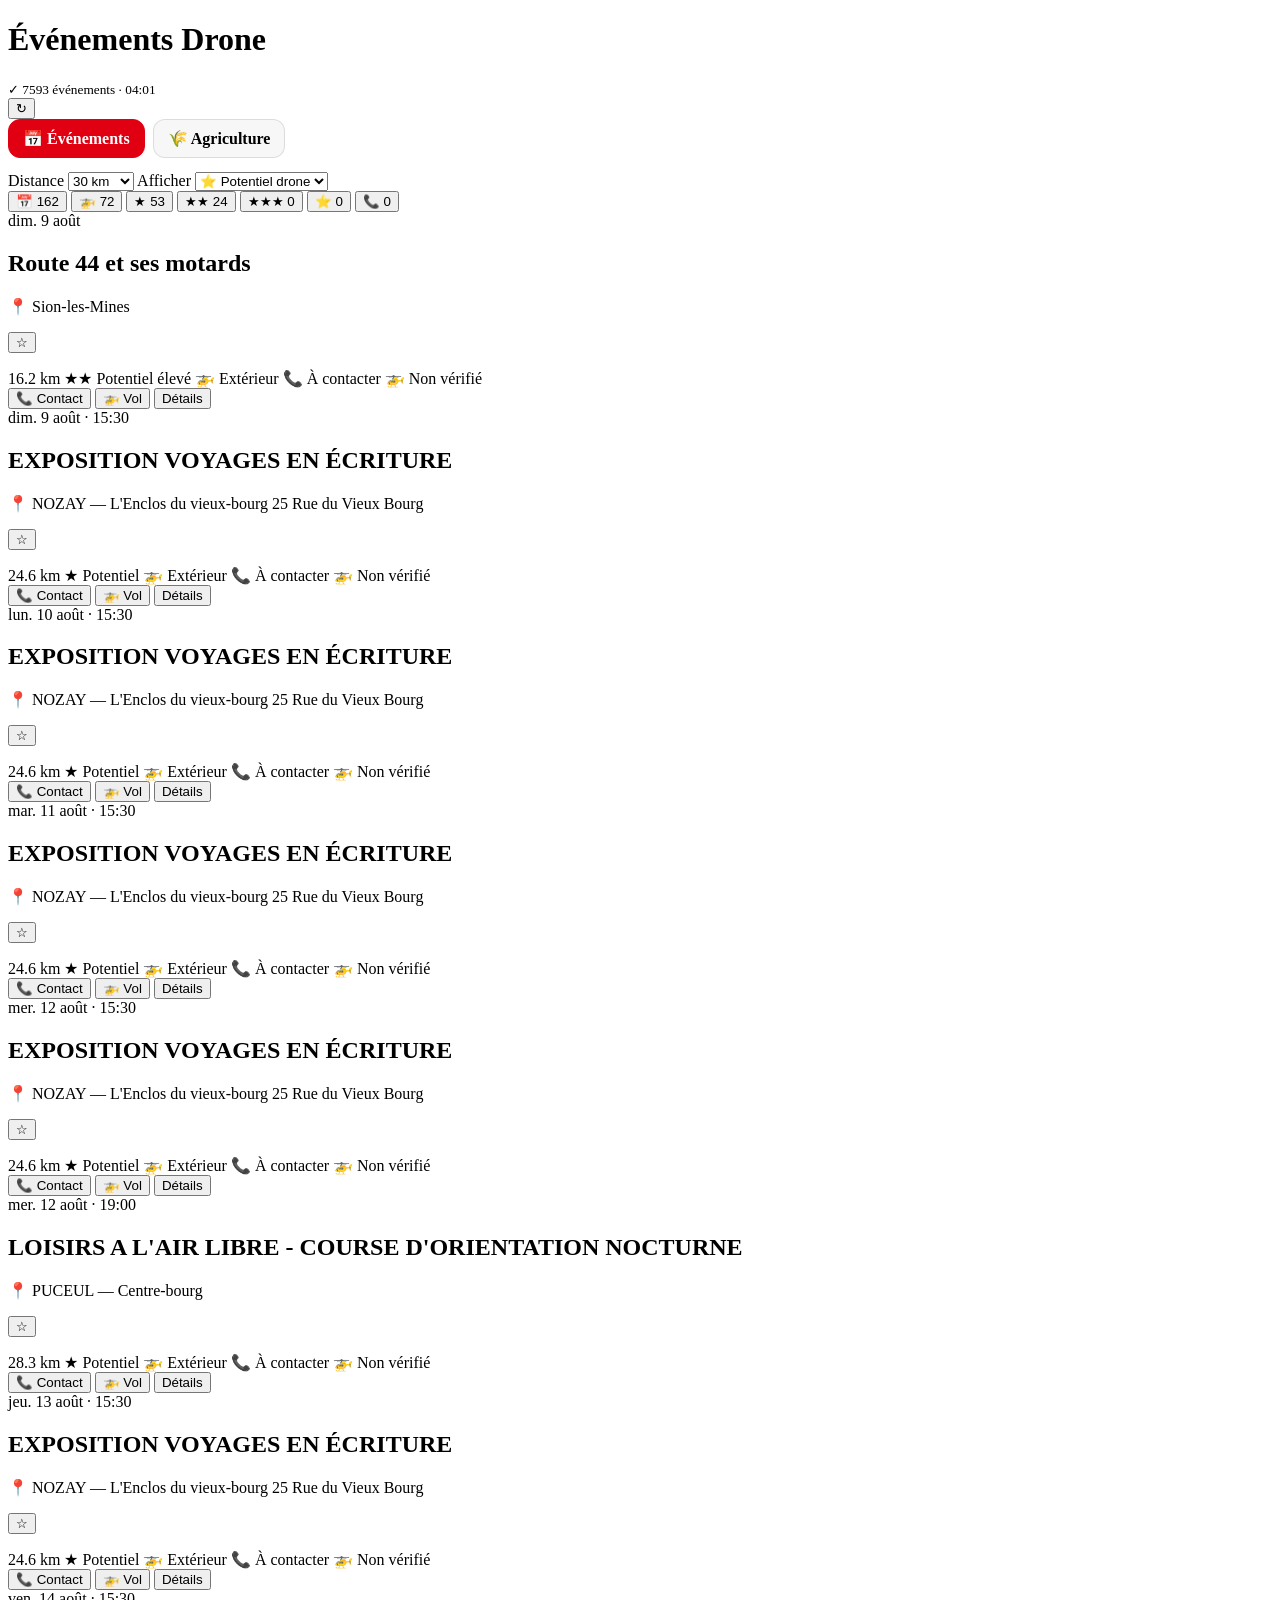
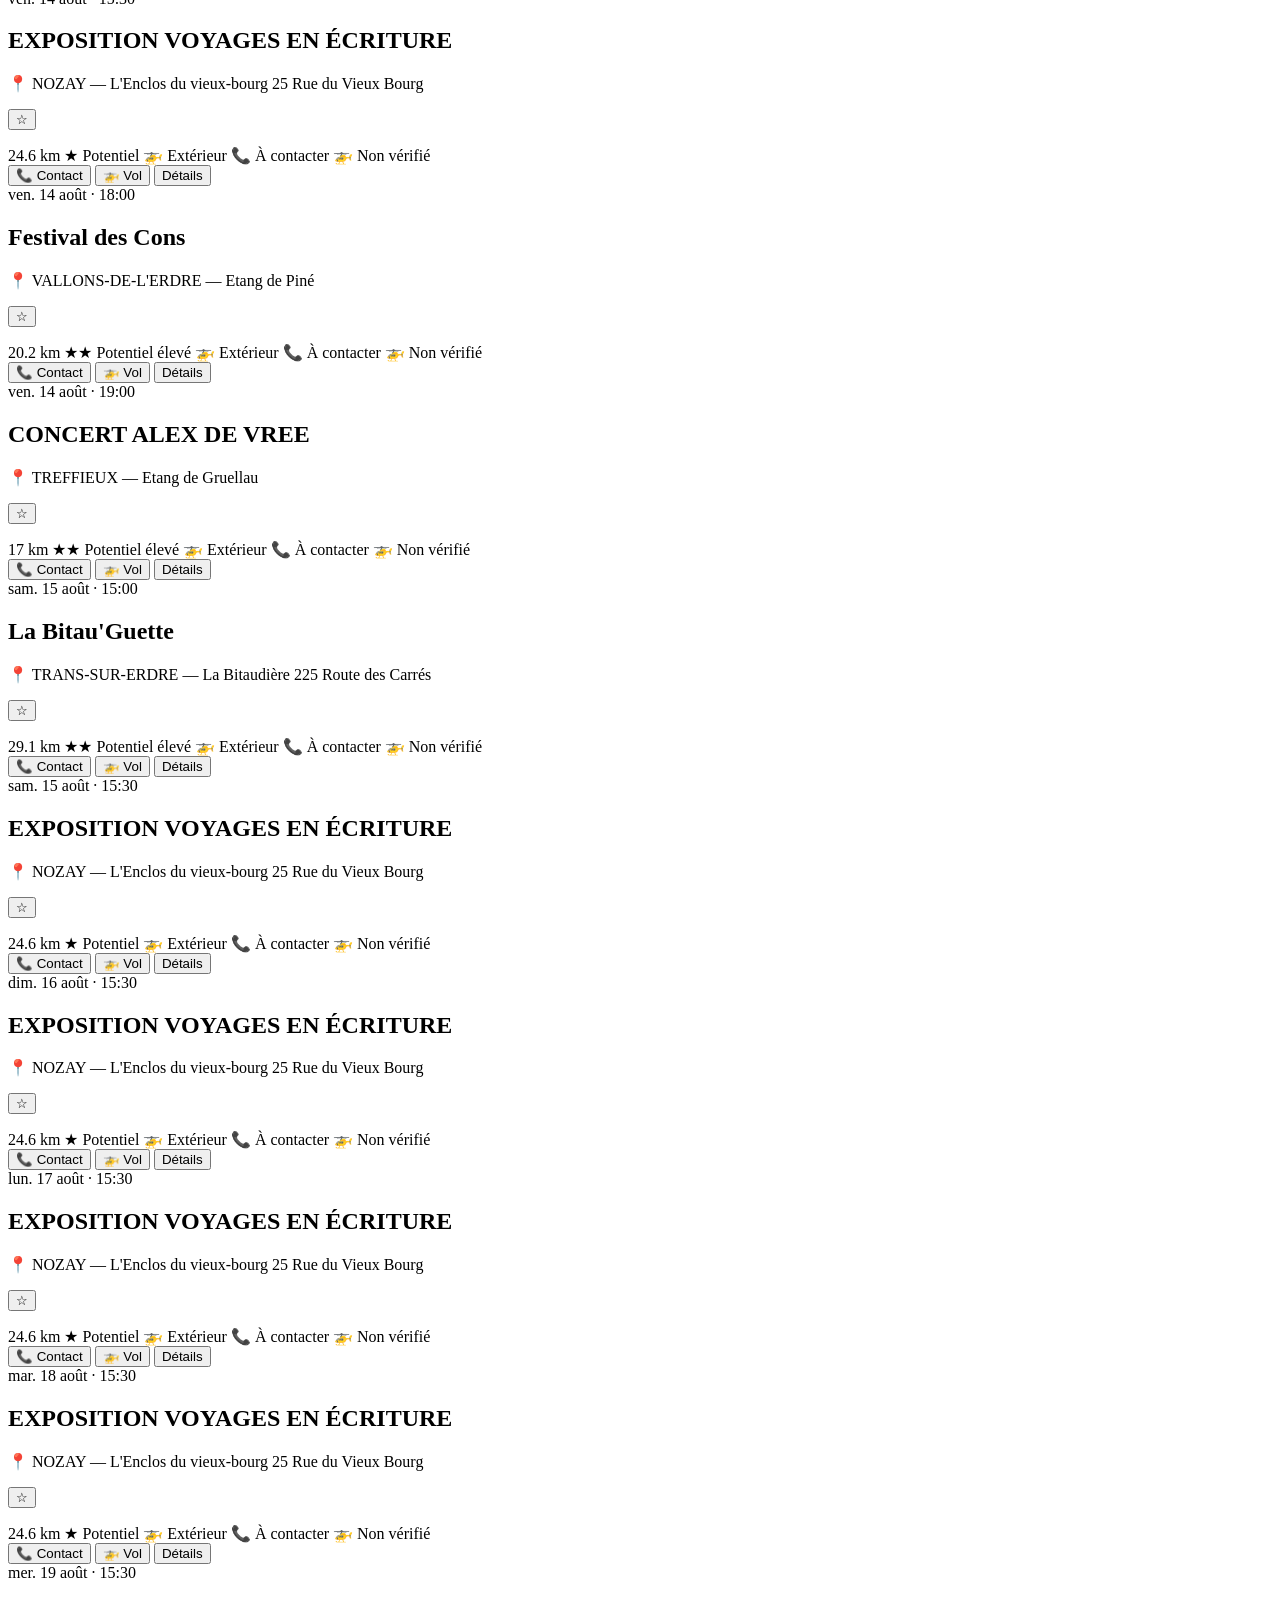
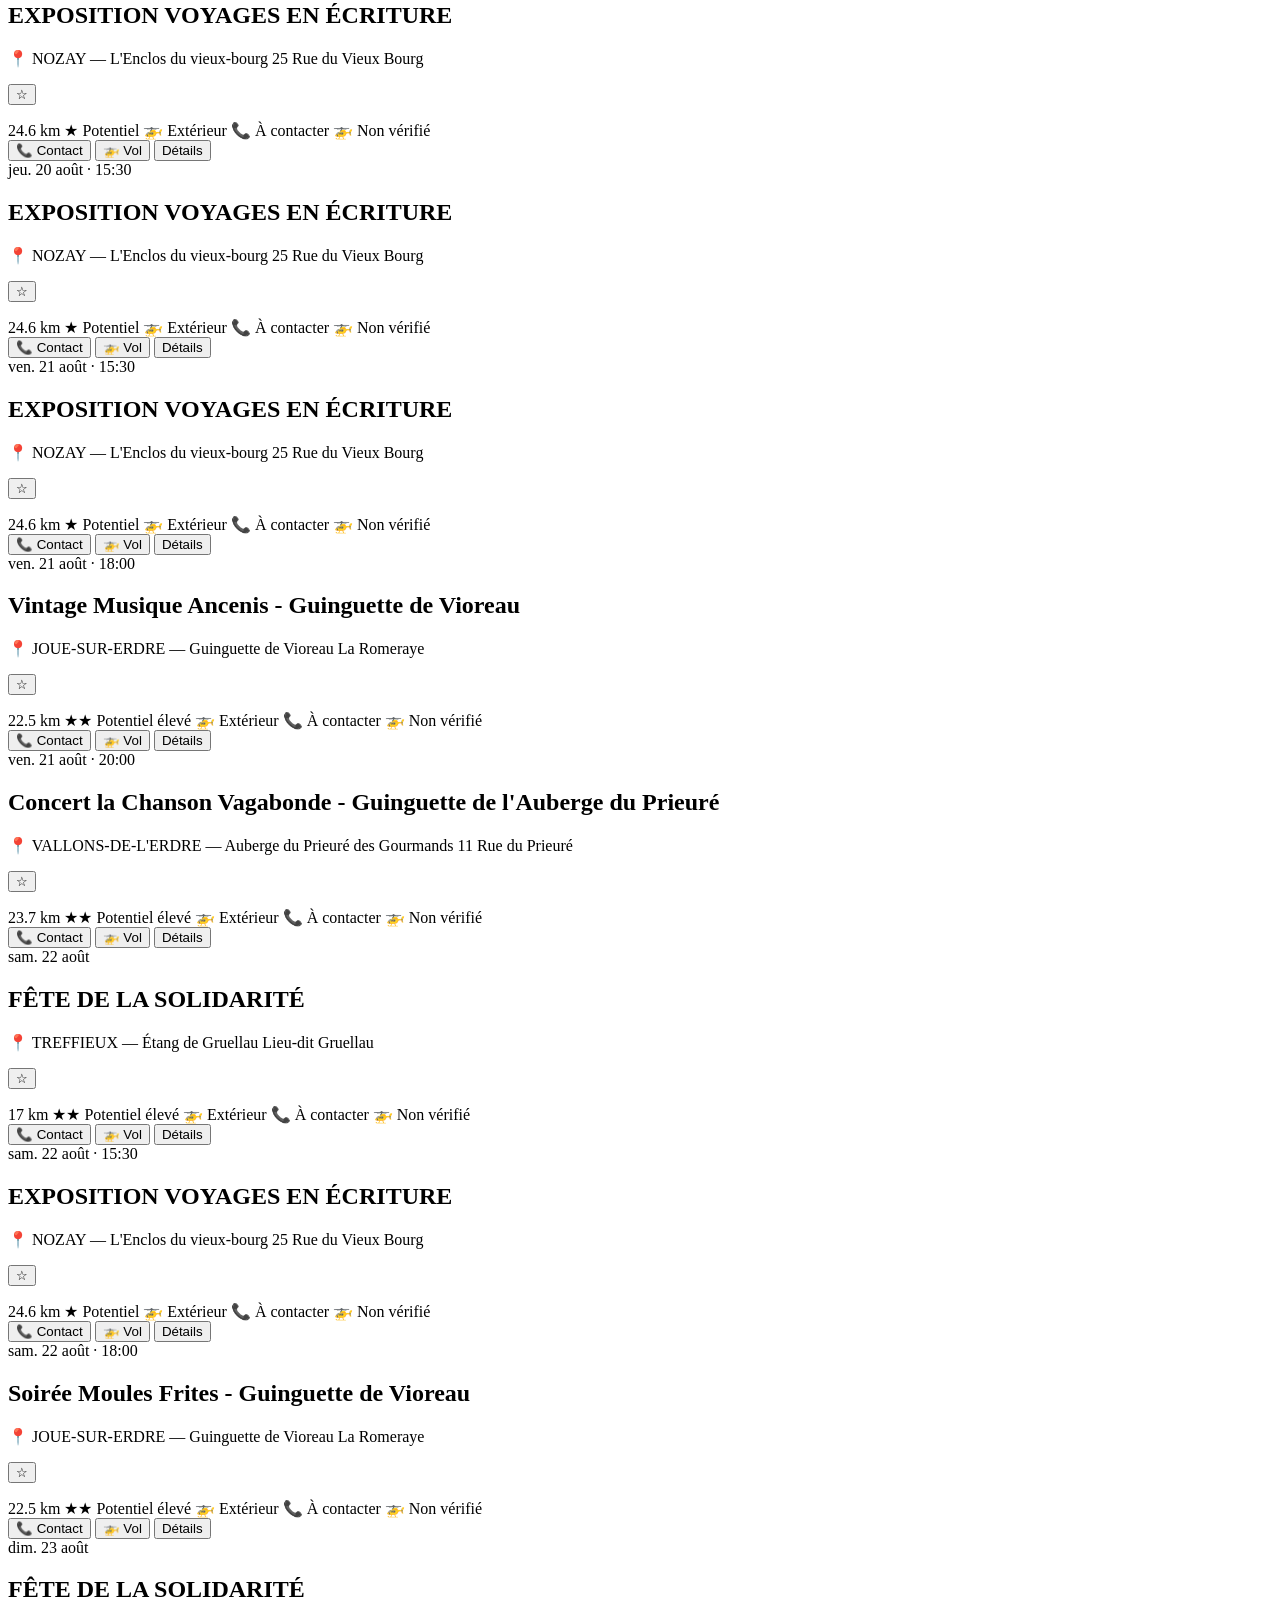
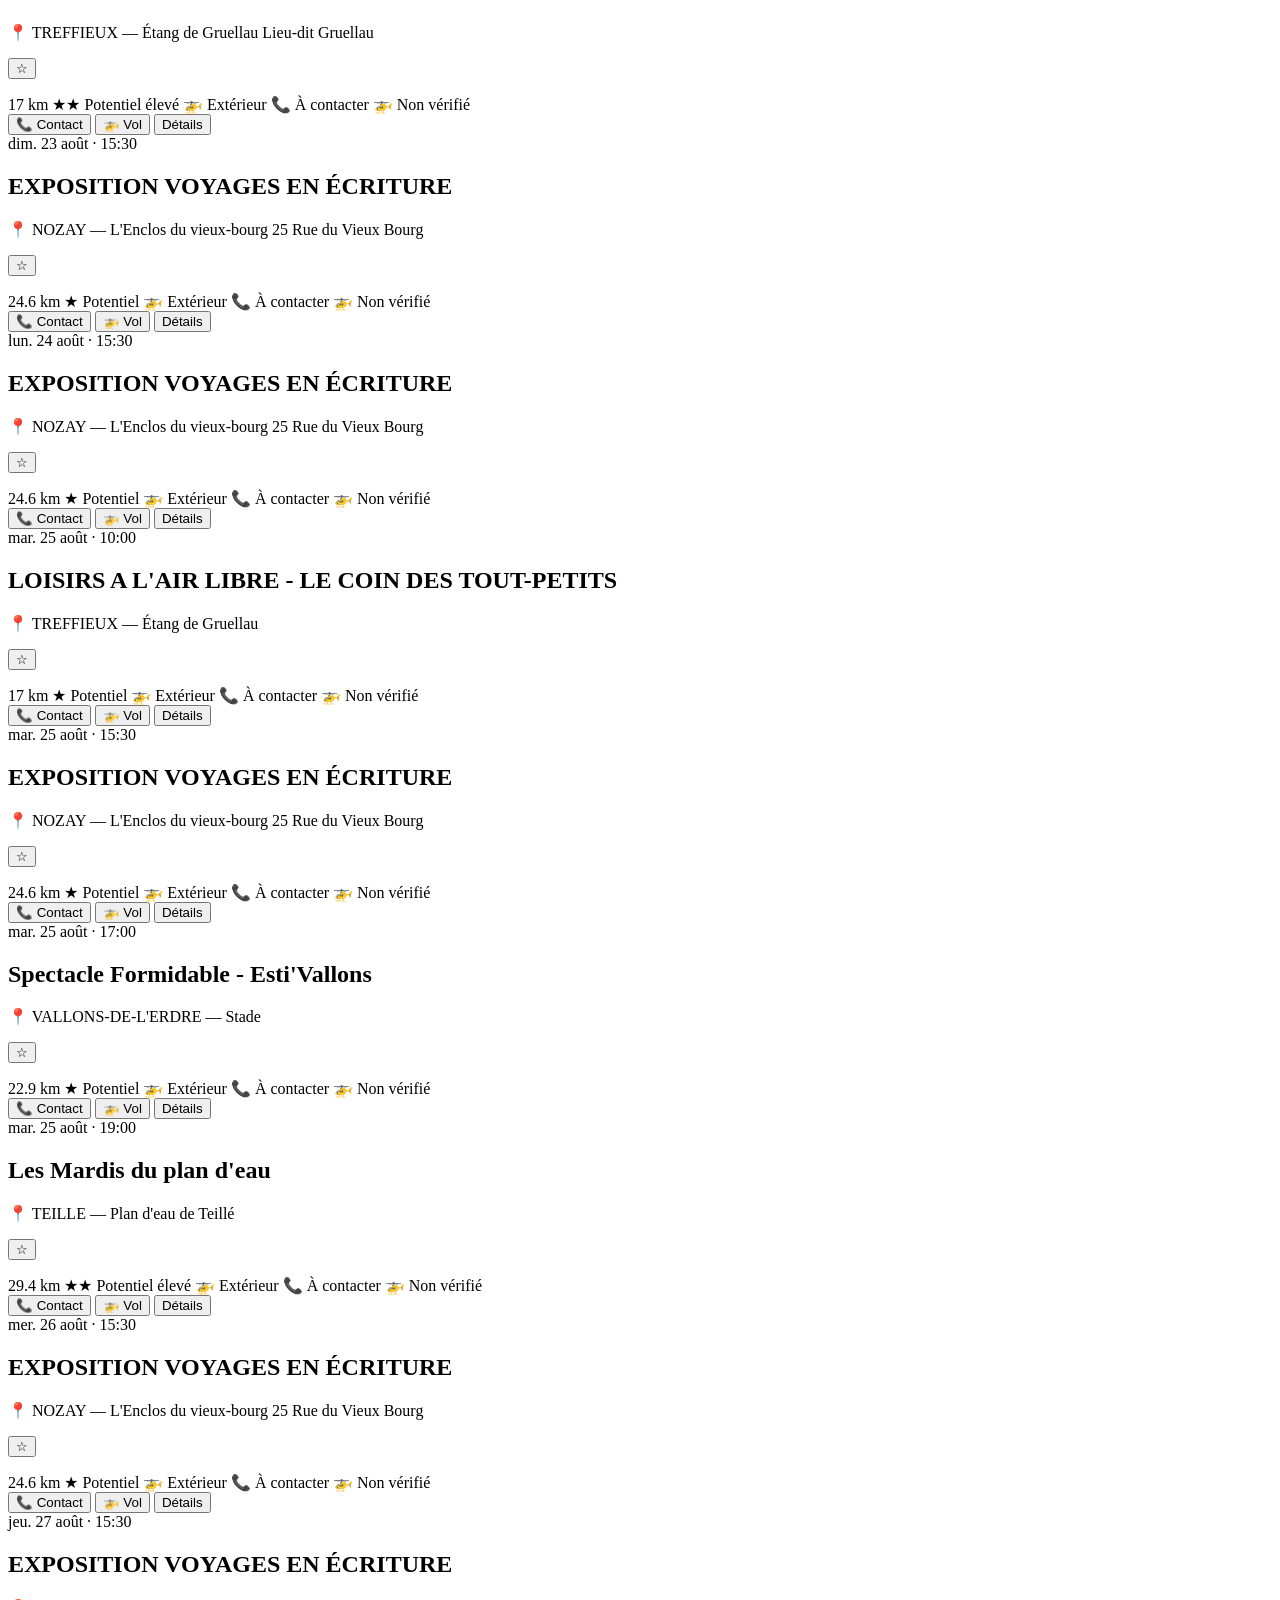
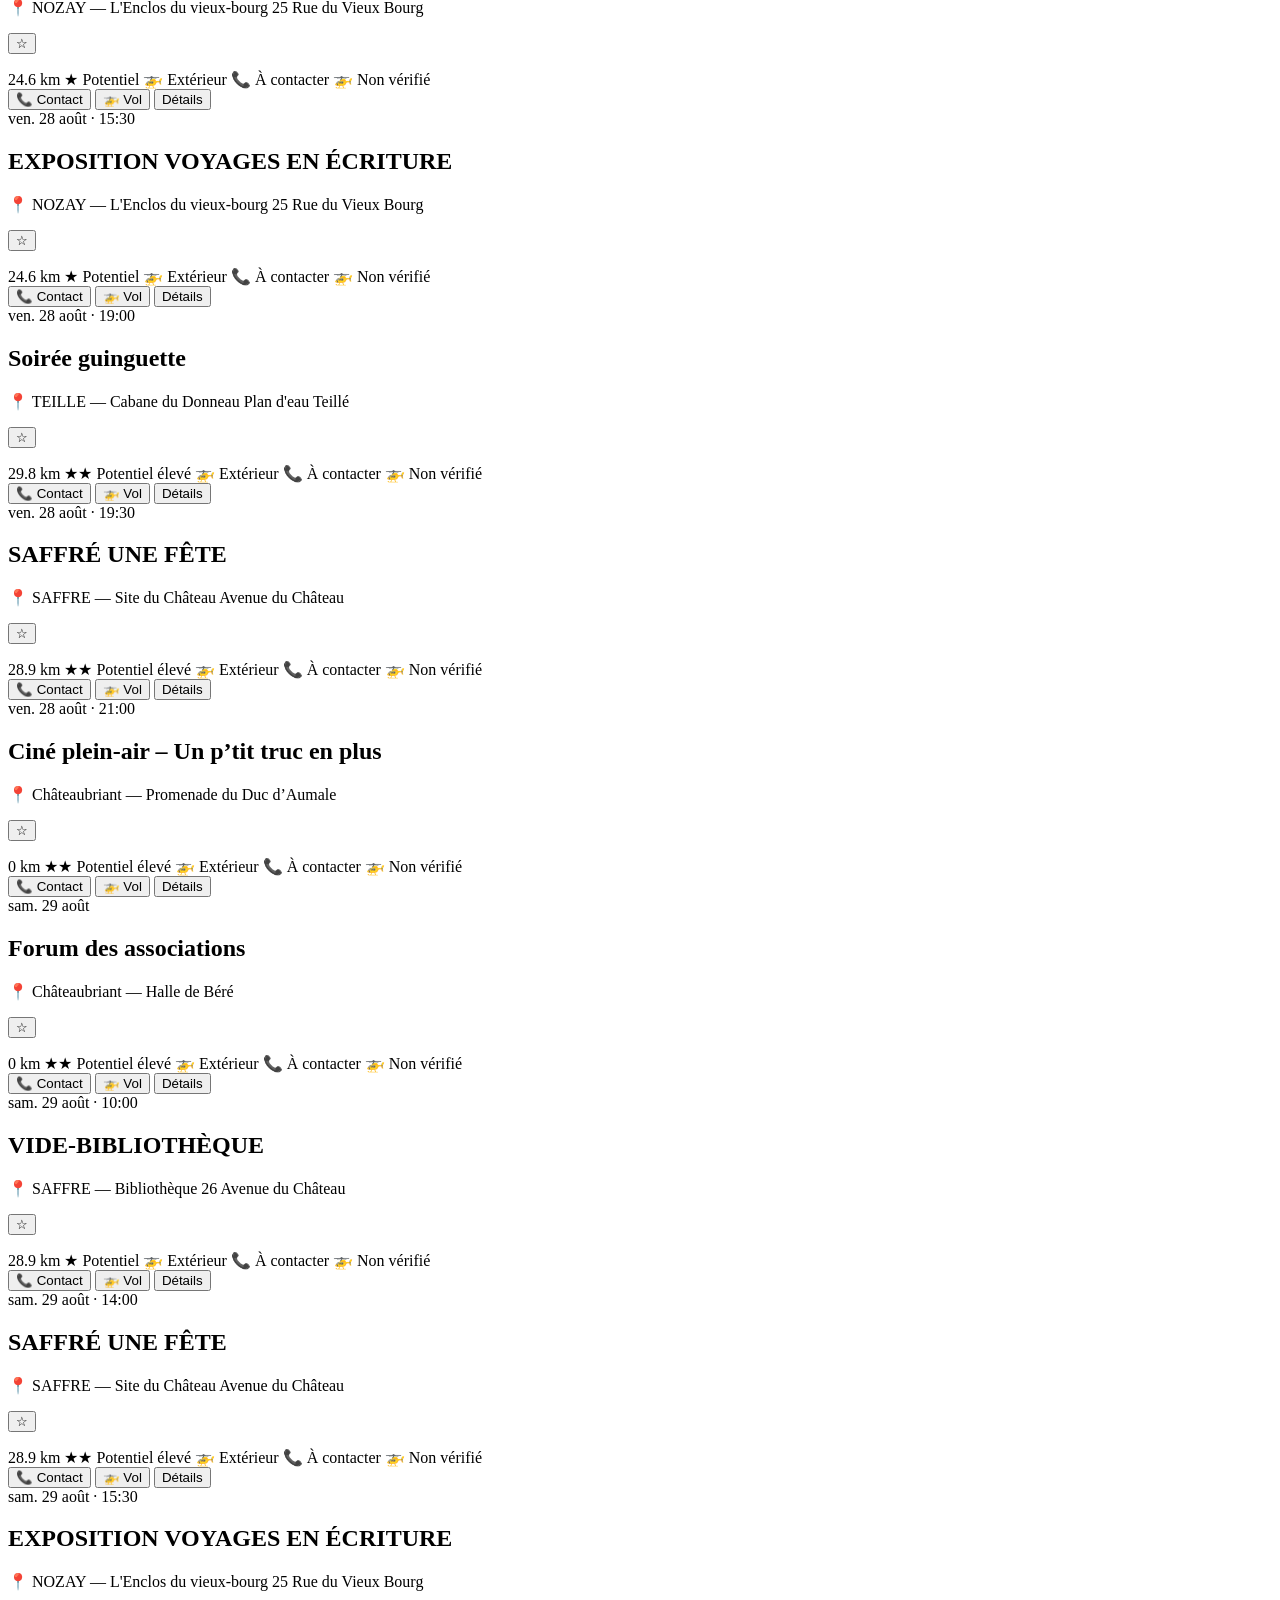
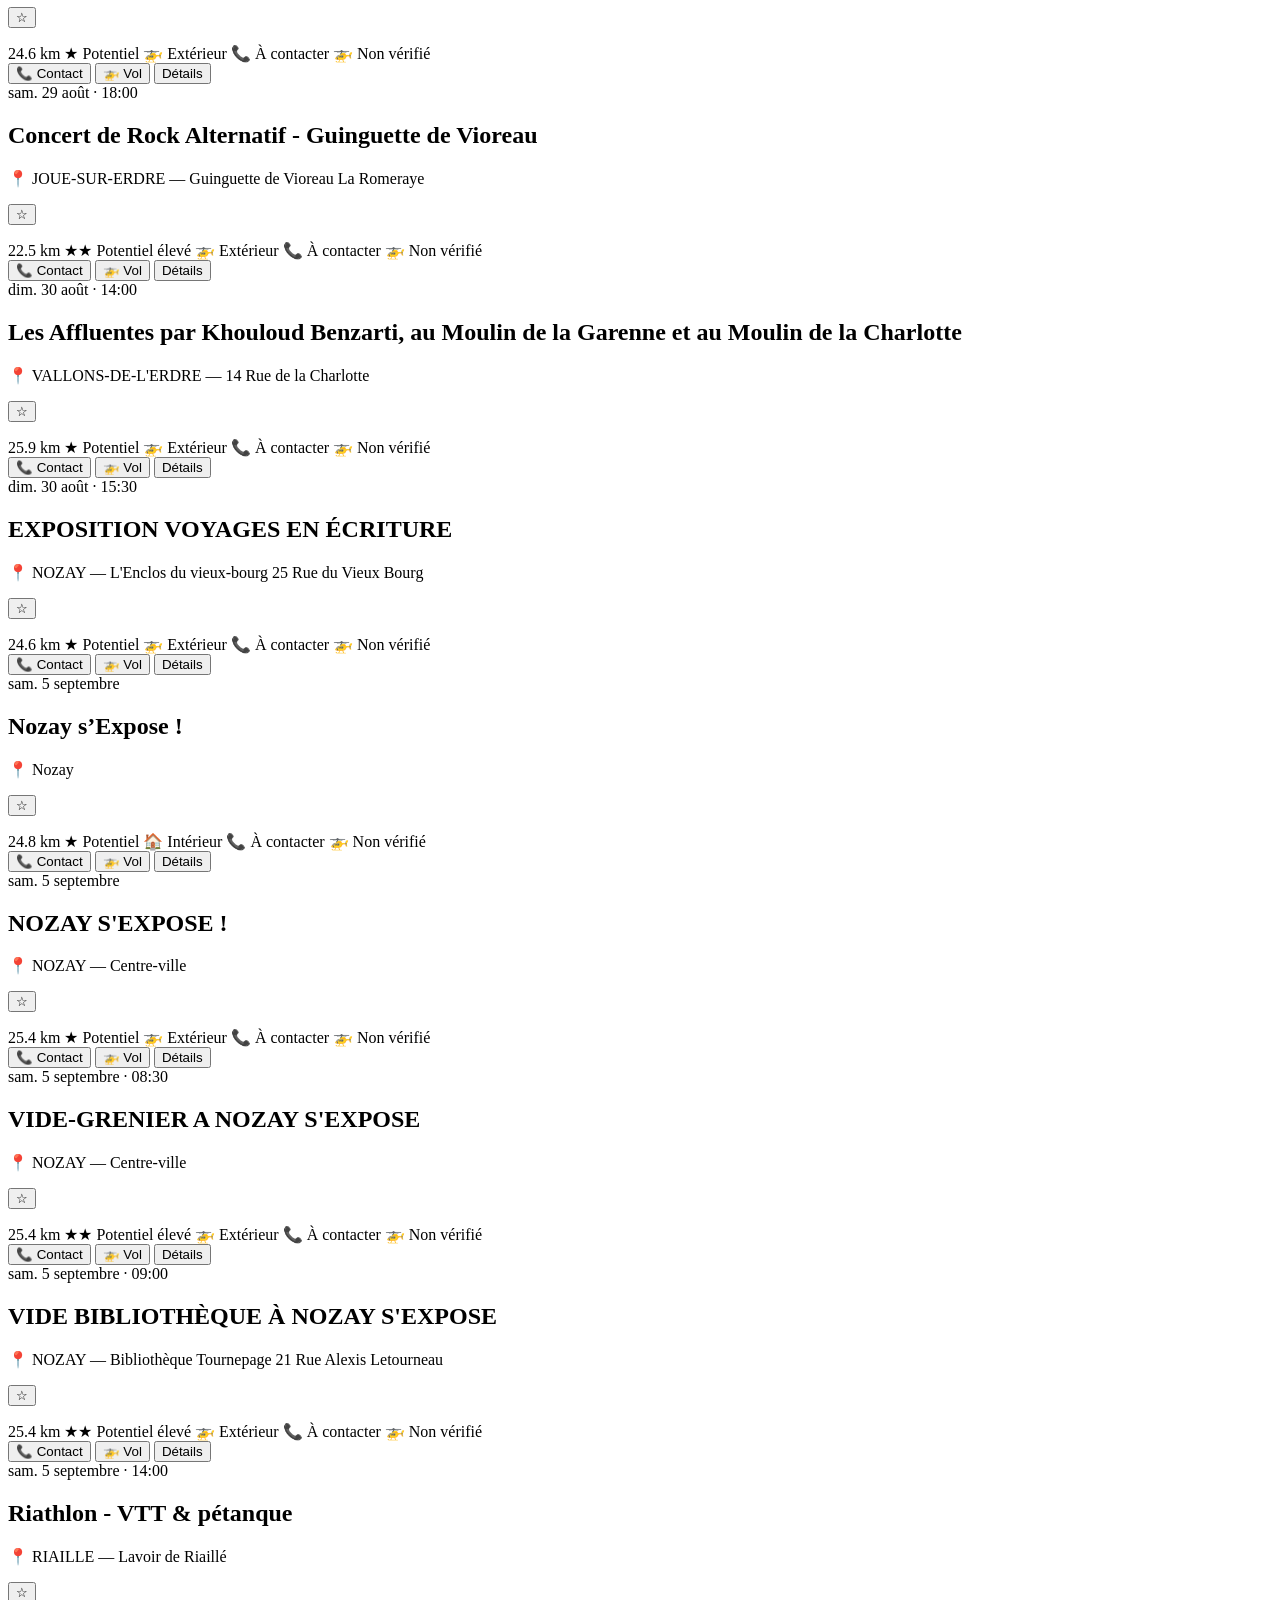
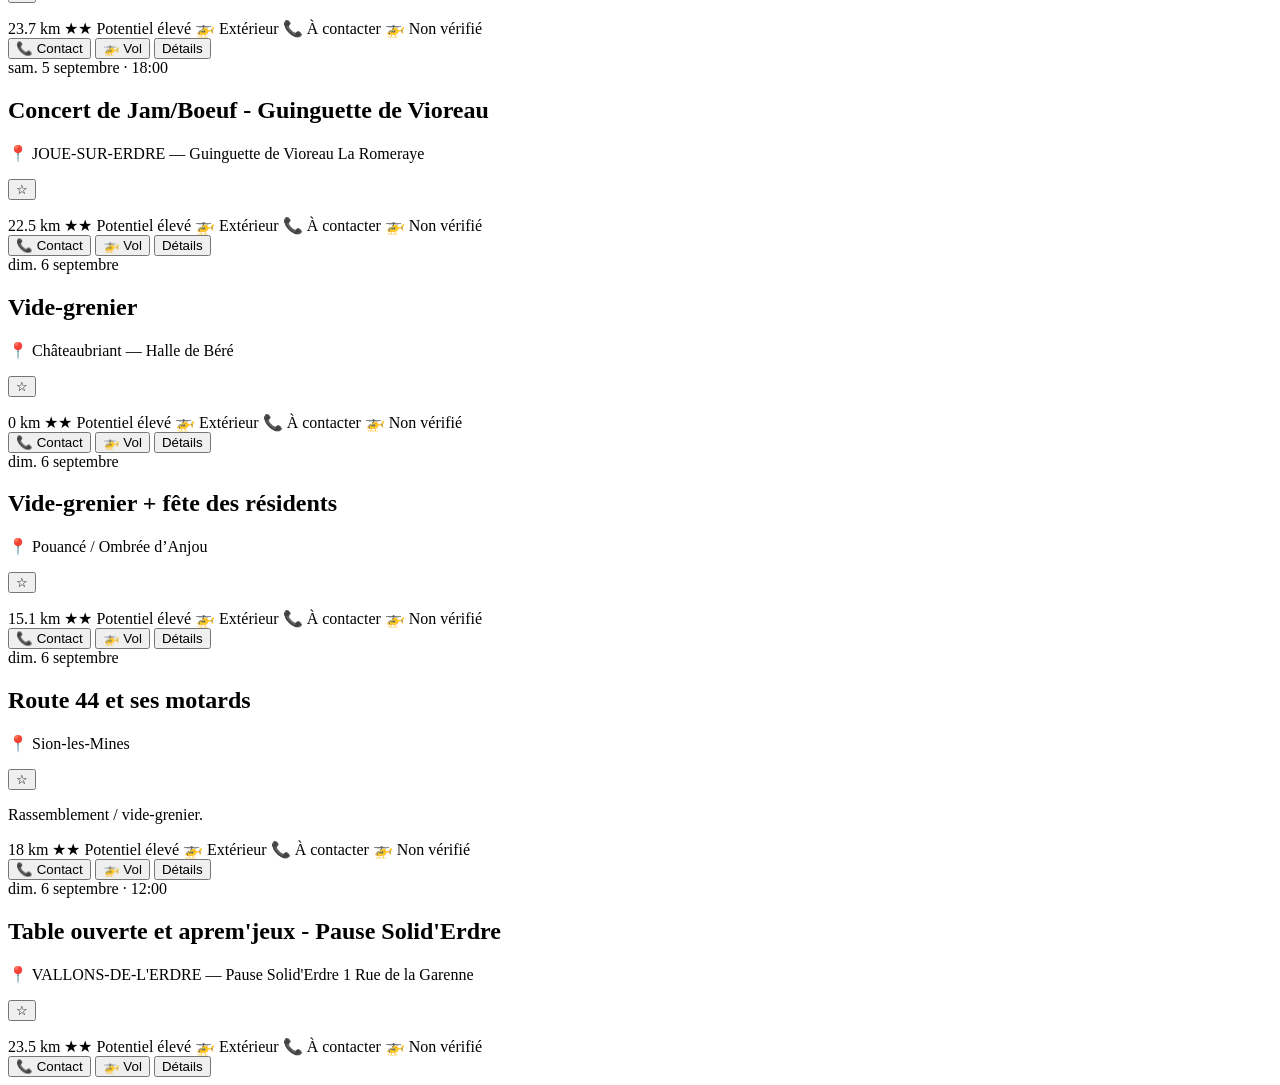
==== commit ed062580: "Synchronisation PC vers GitHub 10/08/2026 20:38" ====
--- a/index.html
+++ b/index.html
@@ -3,318 +3,349 @@
 <head>
 <meta charset="utf-8">
 <meta name="viewport" content="width=device-width,initial-scale=1,viewport-fit=cover">
-<meta name="color-scheme" content="light">
 <meta name="theme-color" content="#e00012">
+
 <link rel="manifest" href="manifest.webmanifest">
 <link rel="icon" href="icon.svg">
-<style>
-
-:root{
-  --red:#e00012;
-  --red-dark:#b90010;
-  --red-soft:#fff1f2;
-  --bg:#f3f4f6;
-  --card:#fff;
-  --text:#171717;
-  --muted:#737373;
-  --border:#e4e4e7;
-  --shadow:0 3px 12px rgba(0,0,0,.06);
-}
-*{box-sizing:border-box}
-html{
-  font-size:16px;
-  -webkit-text-size-adjust:100%;
-  text-size-adjust:100%;
-}
-body{
-  margin:0;
-  background:var(--bg);
-  color:var(--text);
-  font-family:system-ui,-apple-system,BlinkMacSystemFont,"Segoe UI",Roboto,Arial,sans-serif;
-  font-size:14px;
-  line-height:1.35;
-  zoom:1;
-}
-button,select{font:inherit}
-button{cursor:pointer}
-
-header{
-  background:var(--red);
-  color:#fff;
-  display:flex;
-  align-items:center;
-  justify-content:space-between;
-  padding:12px max(16px,calc((100% - 900px)/2));
-  min-height:72px;
-}
-header h1{
-  font-size:25px;
-  line-height:1.05;
-  margin:0 0 3px;
-  font-weight:800;
-}
-header small{font-size:14px;opacity:.9}
-#refresh{
-  border:0;
-  background:rgba(255,255,255,.13);
-  color:#fff;
-  width:48px;
-  height:48px;
-  border-radius:15px;
-  font-size:28px;
-  line-height:1;
-}
-
-main{
-  width:min(800px,100%);
-  margin:0 auto;
-  padding:16px 16px 36px;
-}
-.filters{
-  display:grid;
-  grid-template-columns:1fr 1fr;
-  gap:12px;
-  margin-bottom:12px;
-}
-.filters label{
-  display:flex;
-  flex-direction:column;
-  gap:5px;
-  color:#666;
-  font-size:14px;
-}
-select{
-  width:100%;
-  height:48px;
-  border:1px solid #d8d8dc;
-  border-radius:13px;
-  background:#fff;
-  padding:0 14px;
-  color:#171717;
-  outline:none;
-}
-select:focus{
-  border-color:var(--red);
-  box-shadow:0 0 0 2px rgba(224,0,18,.1);
-}
-
-.stats{
-  display:flex;
-  gap:8px;
-  overflow-x:auto;
-  padding:2px 1px 12px;
-  scrollbar-width:thin;
-}
-.stat{
-  flex:0 0 auto;
-  min-width:105px;
-  height:58px;
-  border:1px solid transparent;
-  border-radius:15px;
-  background:#fff;
-  box-shadow:var(--shadow);
-  display:flex;
-  align-items:center;
-  justify-content:center;
-  gap:7px;
-  color:#171717;
-  font-weight:700;
-  font-size:16px;
-  padding:0 12px;
-}
-.stat-icon{font-size:18px;color:var(--red)}
-.stat.active{border-color:var(--red);background:var(--red-soft);color:var(--red)}
-
-#events{display:grid;gap:12px}
-.event{
-  background:var(--card);
-  border-radius:18px;
-  padding:16px;
-  box-shadow:var(--shadow);
-  border:1px solid #eee;
-}
-.event-top{
-  display:flex;
-  justify-content:space-between;
-  gap:12px;
-}
-.date{
-  display:block;
-  color:var(--red);
-  font-weight:800;
-  font-size:13px;
-  margin-bottom:3px;
-}
-.title{
-  font-size:19px;
-  line-height:1.18;
-  margin:0 0 5px;
-  font-weight:800;
-}
-.place{
-  margin:0;
-  color:#666;
-  font-size:15px;
-}
-.description{
-  margin:10px 0;
-  color:#4b4b4b;
-  font-size:14px;
-}
-.fav{
-  border:0;
-  background:var(--red-soft);
-  color:var(--red);
-  width:44px;
-  height:44px;
-  min-width:44px;
-  border-radius:14px;
-  font-size:27px;
-  line-height:1;
-}
-.badges{
-  display:flex;
-  flex-wrap:wrap;
-  gap:6px;
-  margin:10px 0;
-}
-.badges span{
-  background:#f1f1f2;
-  border-radius:999px;
-  padding:6px 10px;
-  font-size:12px;
-  color:#333;
-}
-.actions{
-  display:grid;
-  grid-template-columns:repeat(3,1fr);
-  gap:8px;
-  margin-top:9px;
-}
-.actions button{
-  border:0;
-  border-radius:12px;
-  height:44px;
-  background:#eee;
-  color:#111;
-  font-weight:750;
-  font-size:14px;
-}
-.actions .flight{background:var(--red);color:#fff}
-.empty{text-align:center;color:#777;font-size:17px;padding:55px 16px}
-
-@media (max-width:700px){
-  header{
-    padding:11px 14px;
-    min-height:68px;
-  }
-  header h1{font-size:22px}
-  header small{font-size:13px}
-  #refresh{
-    width:44px;
-    height:44px;
-    border-radius:14px;
-    font-size:25px;
-  }
-  main{padding:12px 12px 30px}
-  .filters{gap:9px}
-  .filters label{font-size:13px}
-  select{
-    height:46px;
-    padding:0 11px;
-    border-radius:12px;
-  }
-  .stats{gap:7px;padding-bottom:10px}
-  .stat{
-    min-width:94px;
-    height:54px;
-    border-radius:14px;
-    font-size:15px;
-    padding:0 10px;
-  }
-  .stat-icon{font-size:17px}
-  #events{gap:10px}
-  .event{
-    padding:14px;
-    border-radius:17px;
-  }
-  .event-top{gap:9px}
-  .date{font-size:12px}
-  .title{font-size:18px}
-  .place{font-size:14px}
-  .description{
-    margin:8px 0;
-    font-size:13px;
-  }
-  .fav{
-    width:40px;
-    height:40px;
-    min-width:40px;
-    border-radius:13px;
-    font-size:25px;
-  }
-  .badges{gap:5px;margin:8px 0}
-  .badges span{
-    padding:5px 8px;
-    font-size:11px;
-  }
-  .actions{
-    gap:7px;
-    margin-top:8px;
-  }
-  .actions button{
-    height:42px;
-    border-radius:11px;
-    font-size:13px;
-  }
-}
-@media (max-width:430px){
-  .filters{grid-template-columns:1fr 1fr}
-  .stat{min-width:88px}
-}
-
-</style>
+<link rel="stylesheet" href="style.css">
+
+<!-- Plugin Agriculture -->
+<link rel="stylesheet" href="plugin/agriculture/agriculture.css">
+
 <title>Événements Drone</title>
 </head>
+
 <body>
+
 <header>
-  <div><h1>Événements Drone</h1><small id="updated">Actualisation…</small></div>
+  <div>
+    <h1>Événements Drone</h1>
+    <small id="updated">Actualisation…</small>
+  </div>
+
   <button id="refresh" title="Actualiser">↻</button>
 </header>
+
 <main>
-<section class="filters">
-  <label>Distance
-    <select id="distance">
-      <option value="10">10 km</option><option value="20">20 km</option>
-      <option value="30" selected>30 km</option><option value="50">50 km</option><option value="100">100 km</option>
-    </select>
-  </label>
-  <label>Afficher
-    <select id="statusFilter">
-      <option value="potential" selected>⭐ Potentiel drone</option>
-      <option value="high">⭐ Potentiel élevé</option>
-      <option value="medium">🟢 Potentiel</option>
-      <option value="outdoor">🚁 Extérieur</option>
-      <option value="all">📅 Tous</option>
-      <option value="fav">⭐ Favoris</option>
-      <option value="todo">📞 À contacter</option>
-      <option value="contacted">📞 Contactés</option>
-      <option value="accepted">🟢 Vol accepté</option>
-      <option value="refused">🔴 Vol refusé</option>
-    </select>
-  </label>
+
+<!-- =========================================================
+     NAVIGATION DES MODULES
+========================================================= -->
+
+<section class="module-tabs">
+
+  <button
+    type="button"
+    id="tabEvents"
+    class="module-tab active"
+  >
+    📅 Événements
+  </button>
+
+  <button
+    type="button"
+    id="tabAgriculture"
+    class="module-tab"
+  >
+    🌾 Agriculture
+  </button>
+
 </section>
-<section id="stats" class="stats"></section>
-<section id="events"></section>
+
+
+<!-- =========================================================
+     MODULE ÉVÉNEMENTS
+========================================================= -->
+
+<section id="eventsModule">
+
+  <section class="filters">
+
+    <label>
+      Distance
+
+      <select id="distance">
+        <option value="10">10 km</option>
+        <option value="20">20 km</option>
+        <option value="30" selected>30 km</option>
+        <option value="50">50 km</option>
+        <option value="100">100 km</option>
+      </select>
+    </label>
+
+
+    <label>
+      Afficher
+
+      <select id="statusFilter">
+
+        <option value="potential" selected>
+          ⭐ Potentiel drone
+        </option>
+
+        <option value="high">
+          ⭐ Potentiel élevé
+        </option>
+
+        <option value="medium">
+          🟢 Potentiel
+        </option>
+
+        <option value="outdoor">
+          🚁 Extérieur
+        </option>
+
+        <option value="all">
+          📅 Tous
+        </option>
+
+        <option value="fav">
+          ⭐ Favoris
+        </option>
+
+        <option value="todo">
+          📞 À contacter
+        </option>
+
+        <option value="contacted">
+          📞 Contactés
+        </option>
+
+        <option value="accepted">
+          🟢 Vol accepté
+        </option>
+
+        <option value="refused">
+          🔴 Vol refusé
+        </option>
+
+      </select>
+    </label>
+
+  </section>
+
+
+  <section
+    id="stats"
+    class="stats"
+  ></section>
+
+
+  <section
+    id="events"
+  ></section>
+
+</section>
+
+
+<!-- =========================================================
+     MODULE AGRICULTURE
+========================================================= -->
+
+<section
+  id="agricultureModule"
+  hidden
+>
+
+  <div id="agriculture"></div>
+
+</section>
+
+
 </main>
+
+
+<!-- =========================================================
+     MODÈLE D'UN ÉVÉNEMENT
+========================================================= -->
+
 <template id="eventTemplate">
-<article class="event">
-  <div class="event-top"><div><span class="date"></span><h2 class="title"></h2><p class="place"></p></div><button class="fav">☆</button></div>
-  <p class="description"></p>
-  <div class="badges"><span class="distance-badge"></span><span class="potential-badge"></span><span class="outdoor-badge"></span><span class="contact-badge"></span><span class="flight-badge"></span></div>
-  <div class="actions"><button class="contact">📞 Contact</button><button class="flight">🚁 Vol</button><button class="details">Détails</button></div>
-</article>
+
+  <article class="event">
+
+    <div class="event-top">
+
+      <div>
+
+        <span class="date"></span>
+
+        <h2 class="title"></h2>
+
+        <p class="place"></p>
+
+      </div>
+
+      <button class="fav">
+        ☆
+      </button>
+
+    </div>
+
+
+    <p class="description"></p>
+
+
+    <div class="badges">
+
+      <span class="distance-badge"></span>
+
+      <span class="potential-badge"></span>
+
+      <span class="outdoor-badge"></span>
+
+      <span class="contact-badge"></span>
+
+      <span class="flight-badge"></span>
+
+    </div>
+
+
+    <div class="actions">
+
+      <button class="contact">
+        📞 Contact
+      </button>
+
+      <button class="flight">
+        🚁 Vol
+      </button>
+
+      <button class="details">
+        Détails
+      </button>
+
+    </div>
+
+  </article>
+
 </template>
+
+
+<!-- =========================================================
+     STYLE DES ONGLETS
+========================================================= -->
+
+<style>
+
+.module-tabs {
+  display: flex;
+  gap: 8px;
+  margin: 0 0 14px;
+  padding: 0;
+}
+
+.module-tab {
+  appearance: none;
+  border: 1px solid rgba(127,127,127,.22);
+  background: rgba(127,127,127,.06);
+  color: inherit;
+  border-radius: 12px;
+  padding: 9px 14px;
+  font: inherit;
+  font-weight: 700;
+  cursor: pointer;
+  transition:
+    background .15s ease,
+    border-color .15s ease,
+    transform .15s ease;
+}
+
+.module-tab:hover {
+  transform: translateY(-1px);
+}
+
+.module-tab.active {
+  background: #e00012;
+  border-color: #e00012;
+  color: #fff;
+}
+
+</style>
+
+
+<!-- =========================================================
+     APPLICATION PRINCIPALE
+========================================================= -->
+
 <script src="app.js"></script>
+
+
+<!-- =========================================================
+     PLUGIN AGRICULTURE
+========================================================= -->
+
+<script src="plugin/agriculture/agriculture.js"></script>
+
+
+<!-- =========================================================
+     GESTION DES ONGLETS
+========================================================= -->
+
+<script>
+
+(function () {
+
+  const tabEvents = document.getElementById('tabEvents');
+  const tabAgriculture = document.getElementById('tabAgriculture');
+
+  const eventsModule = document.getElementById('eventsModule');
+  const agricultureModule = document.getElementById('agricultureModule');
+
+  const agricultureContainer =
+    document.getElementById('agriculture');
+
+
+  function showEvents() {
+
+    eventsModule.hidden = false;
+    agricultureModule.hidden = true;
+
+    tabEvents.classList.add('active');
+    tabAgriculture.classList.remove('active');
+
+  }
+
+
+  async function showAgriculture() {
+
+    eventsModule.hidden = true;
+    agricultureModule.hidden = false;
+
+    tabEvents.classList.remove('active');
+    tabAgriculture.classList.add('active');
+
+    if (
+      window.EventDroneAgriculture &&
+      agricultureContainer
+    ) {
+
+      await window.EventDroneAgriculture.init(
+        agricultureContainer
+      );
+
+    }
+
+  }
+
+
+  tabEvents.addEventListener(
+    'click',
+    showEvents
+  );
+
+
+  tabAgriculture.addEventListener(
+    'click',
+    showAgriculture
+  );
+
+
+  showEvents();
+
+})();
+
+</script>
+
+
 </body>
 </html>
--- a/plugin/agriculture/agriculture.css
+++ b/plugin/agriculture/agriculture.css
@@ -0,0 +1,131 @@
+/* Event-drone — Plugin Agriculture */
+
+.agri-page {
+  width: min(100%, 1040px);
+  margin: 0 auto;
+}
+
+.agri-header {
+  display:flex;
+  justify-content:space-between;
+  align-items:flex-start;
+  gap:20px;
+  margin-bottom:18px;
+}
+
+.agri-kicker {
+  font-weight:800;
+  font-size:.85rem;
+  text-transform:uppercase;
+  letter-spacing:.06em;
+}
+
+.agri-header h2 {
+  margin:4px 0;
+}
+
+.agri-header p {
+  margin:0;
+  opacity:.72;
+}
+
+.agri-sector {
+  padding:9px 13px;
+  border:1px solid rgba(127,127,127,.2);
+  border-radius:12px;
+  font-weight:700;
+  white-space:nowrap;
+}
+
+.agri-info {
+  display:flex;
+  flex-direction:column;
+  gap:3px;
+  padding:14px 16px;
+  margin-bottom:18px;
+  border-radius:14px;
+  background:rgba(0,150,80,.08);
+  border:1px solid rgba(0,150,80,.2);
+}
+
+.agri-info span {
+  opacity:.75;
+  font-size:.9rem;
+}
+
+.agri-list {
+  display:grid;
+  gap:12px;
+}
+
+.agri-card {
+  padding:16px;
+  border-radius:16px;
+  border:1px solid rgba(127,127,127,.18);
+  background:var(--card-bg,rgba(127,127,127,.05));
+}
+
+.agri-card-top {
+  display:flex;
+  justify-content:space-between;
+  align-items:flex-start;
+  gap:16px;
+}
+
+.agri-type {
+  font-size:1.08rem;
+  font-weight:850;
+}
+
+.agri-period {
+  margin-top:5px;
+  opacity:.75;
+}
+
+.agri-stars {
+  font-size:1.15rem;
+  white-space:nowrap;
+}
+
+.agri-prospect {
+  display:flex;
+  flex-direction:column;
+  gap:3px;
+  margin:14px 0;
+  padding:12px 14px;
+  border-radius:12px;
+  background:rgba(0,150,80,.08);
+}
+
+.agri-prospect span {
+  font-size:.9rem;
+  opacity:.75;
+}
+
+.agri-detail {
+  margin-top:8px;
+  line-height:1.45;
+}
+
+.agri-note {
+  margin-top:16px;
+  font-size:.85rem;
+  opacity:.7;
+}
+
+.agri-error {
+  padding:16px;
+  border-radius:14px;
+  border:1px solid rgba(200,0,0,.2);
+}
+
+@media (max-width:700px) {
+  .agri-header {
+    flex-direction:column;
+  }
+
+  .agri-sector {
+    width:100%;
+    box-sizing:border-box;
+  }
+}
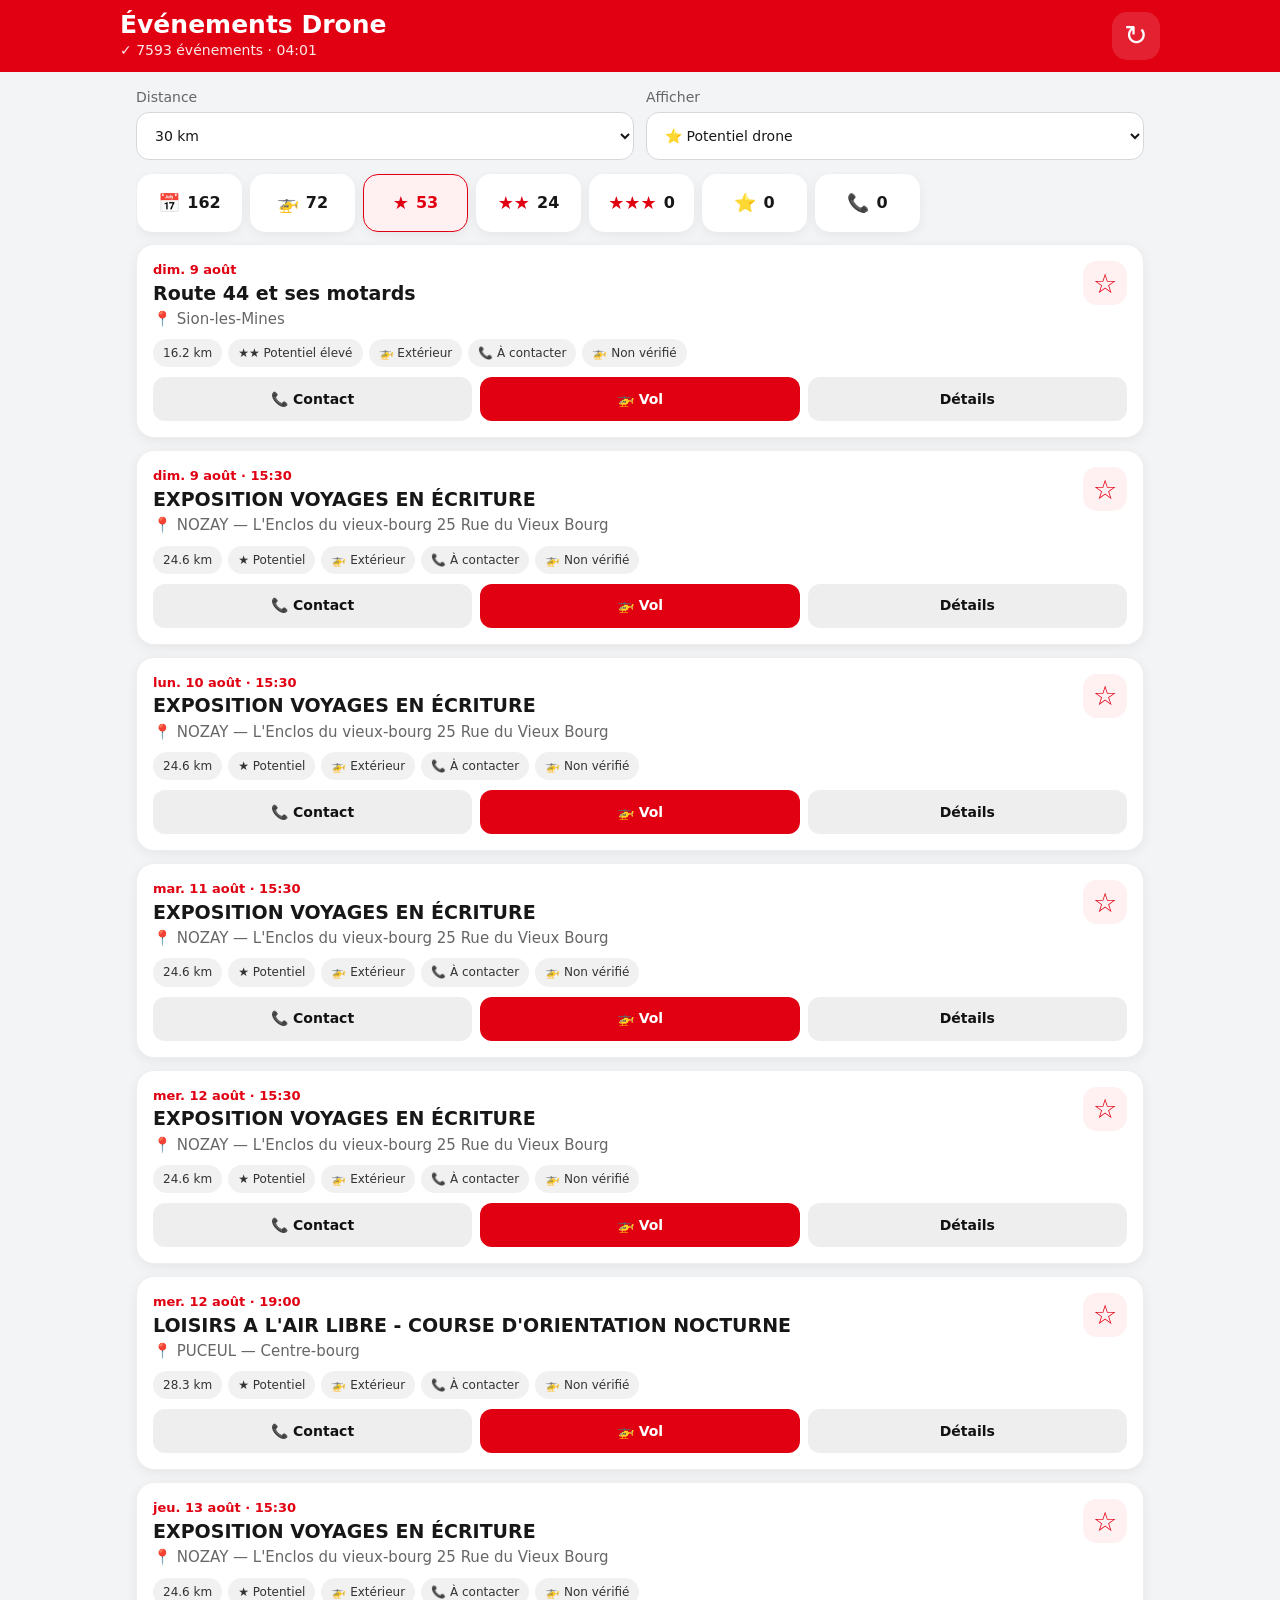
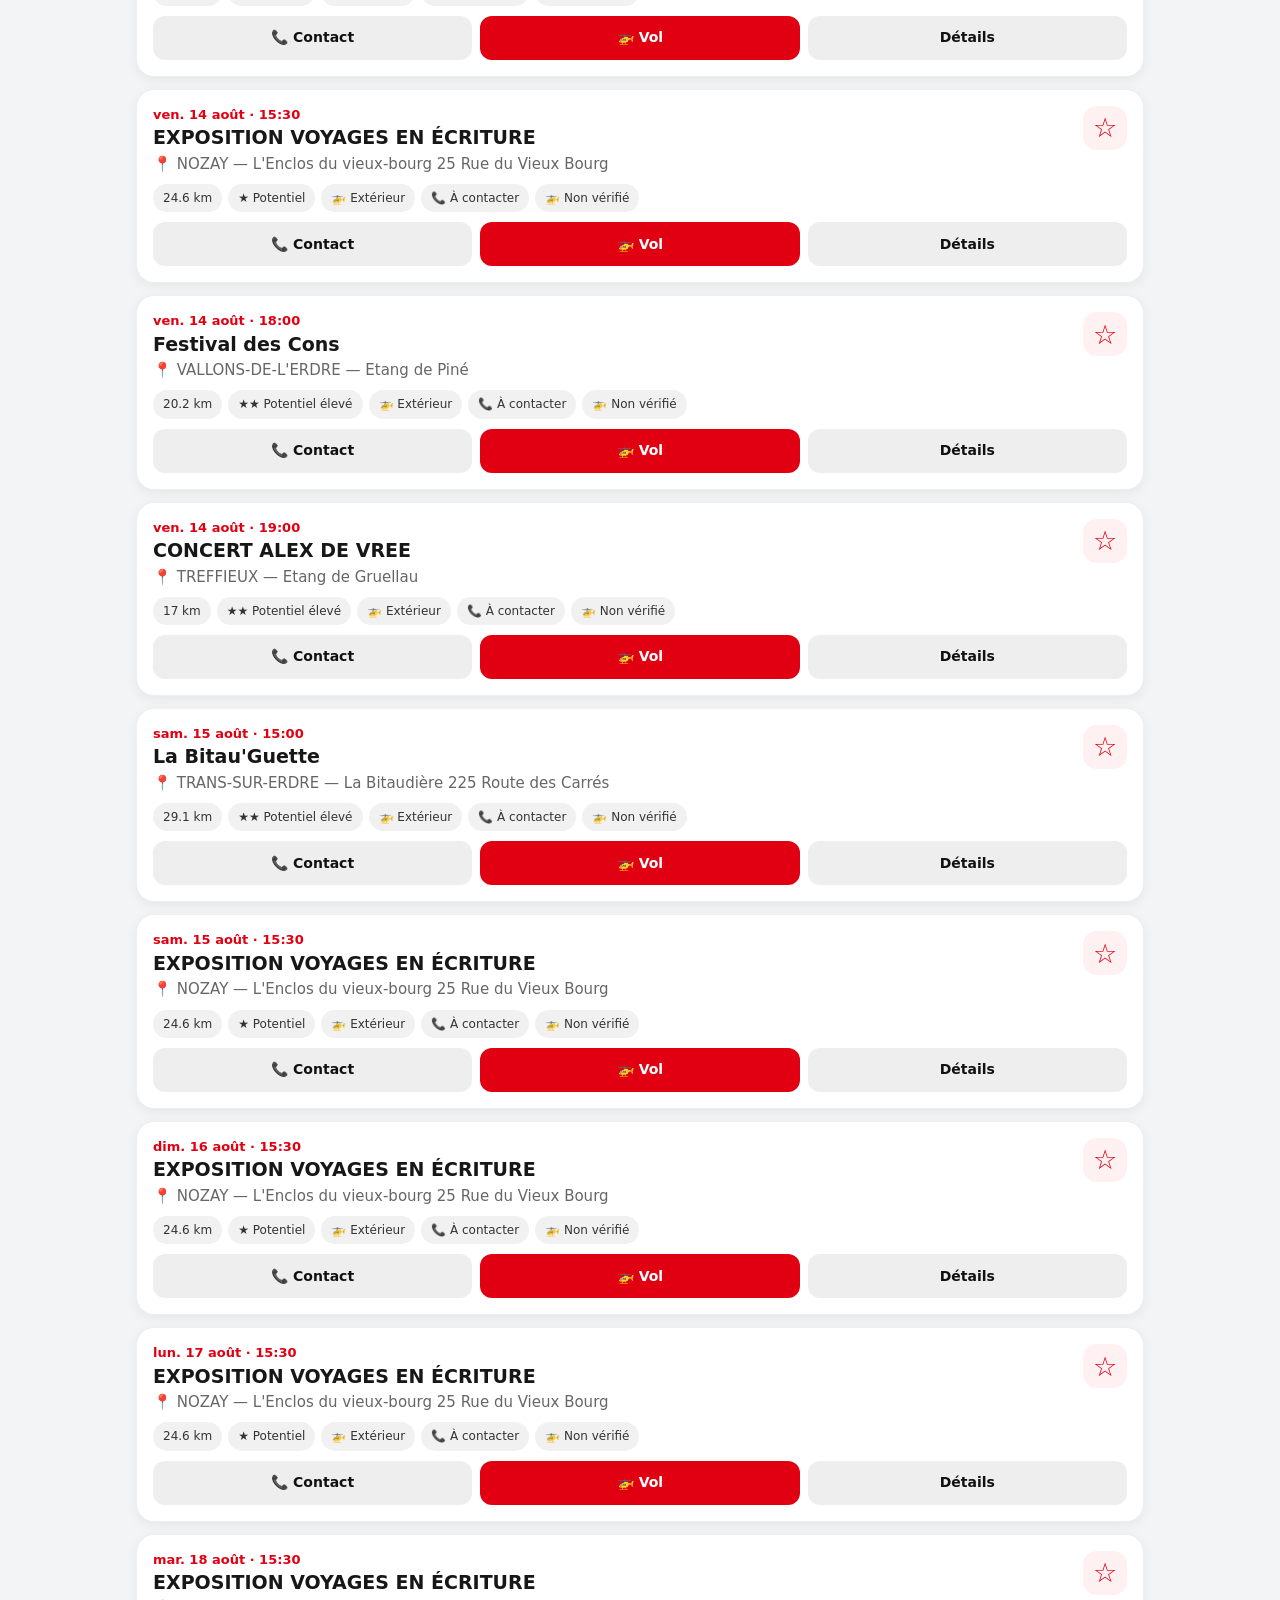
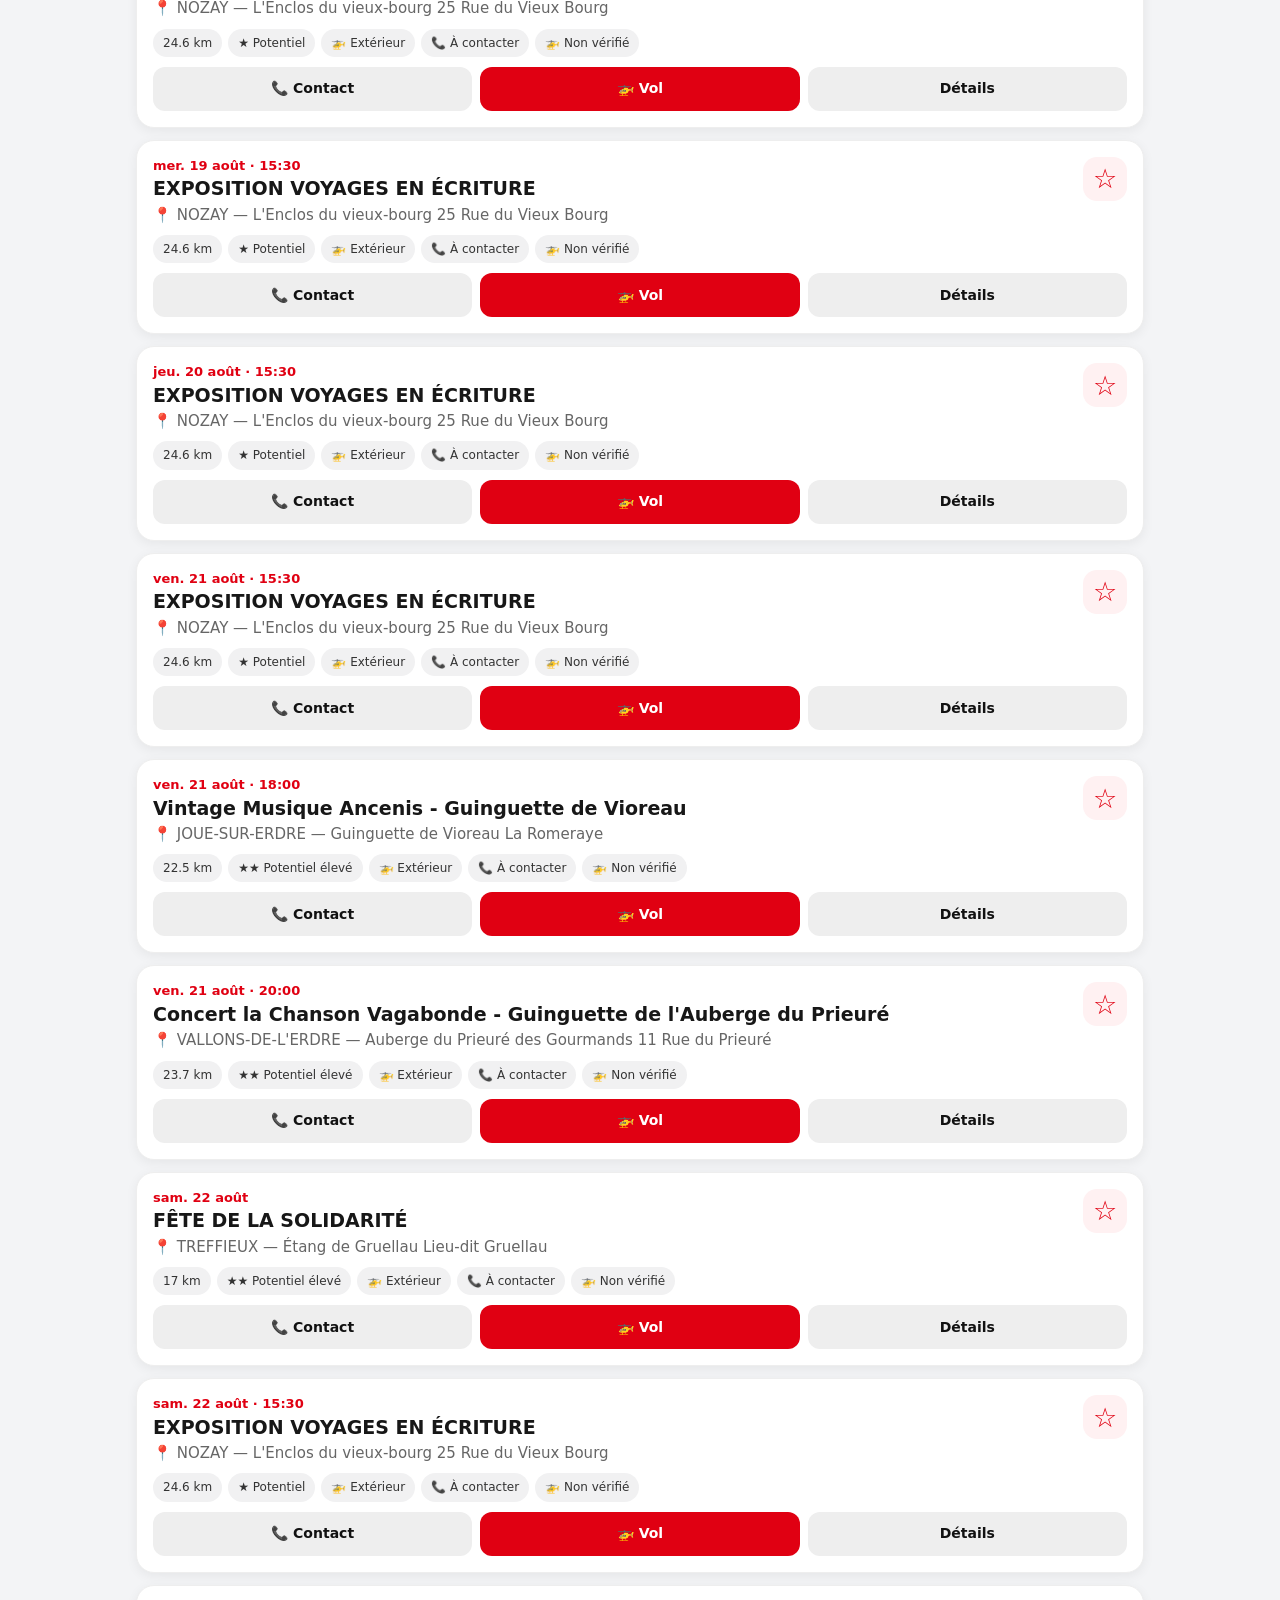
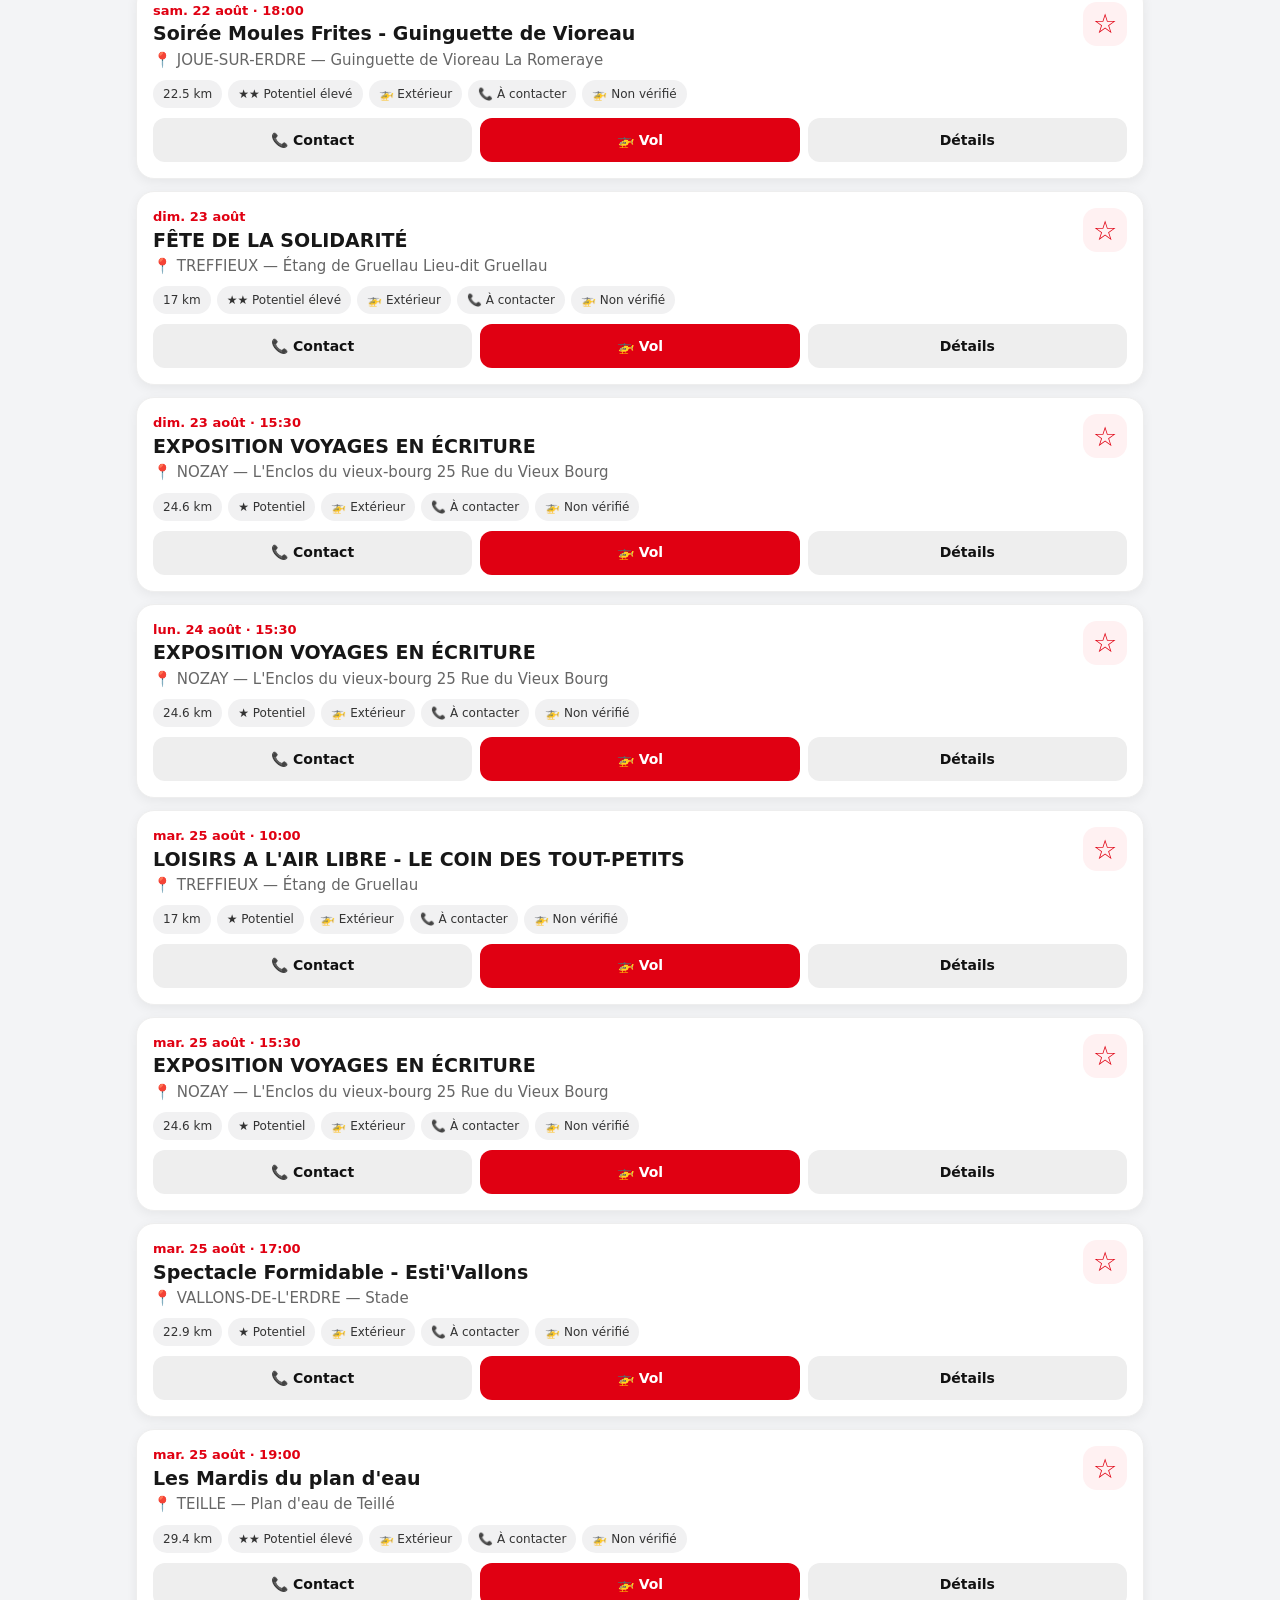
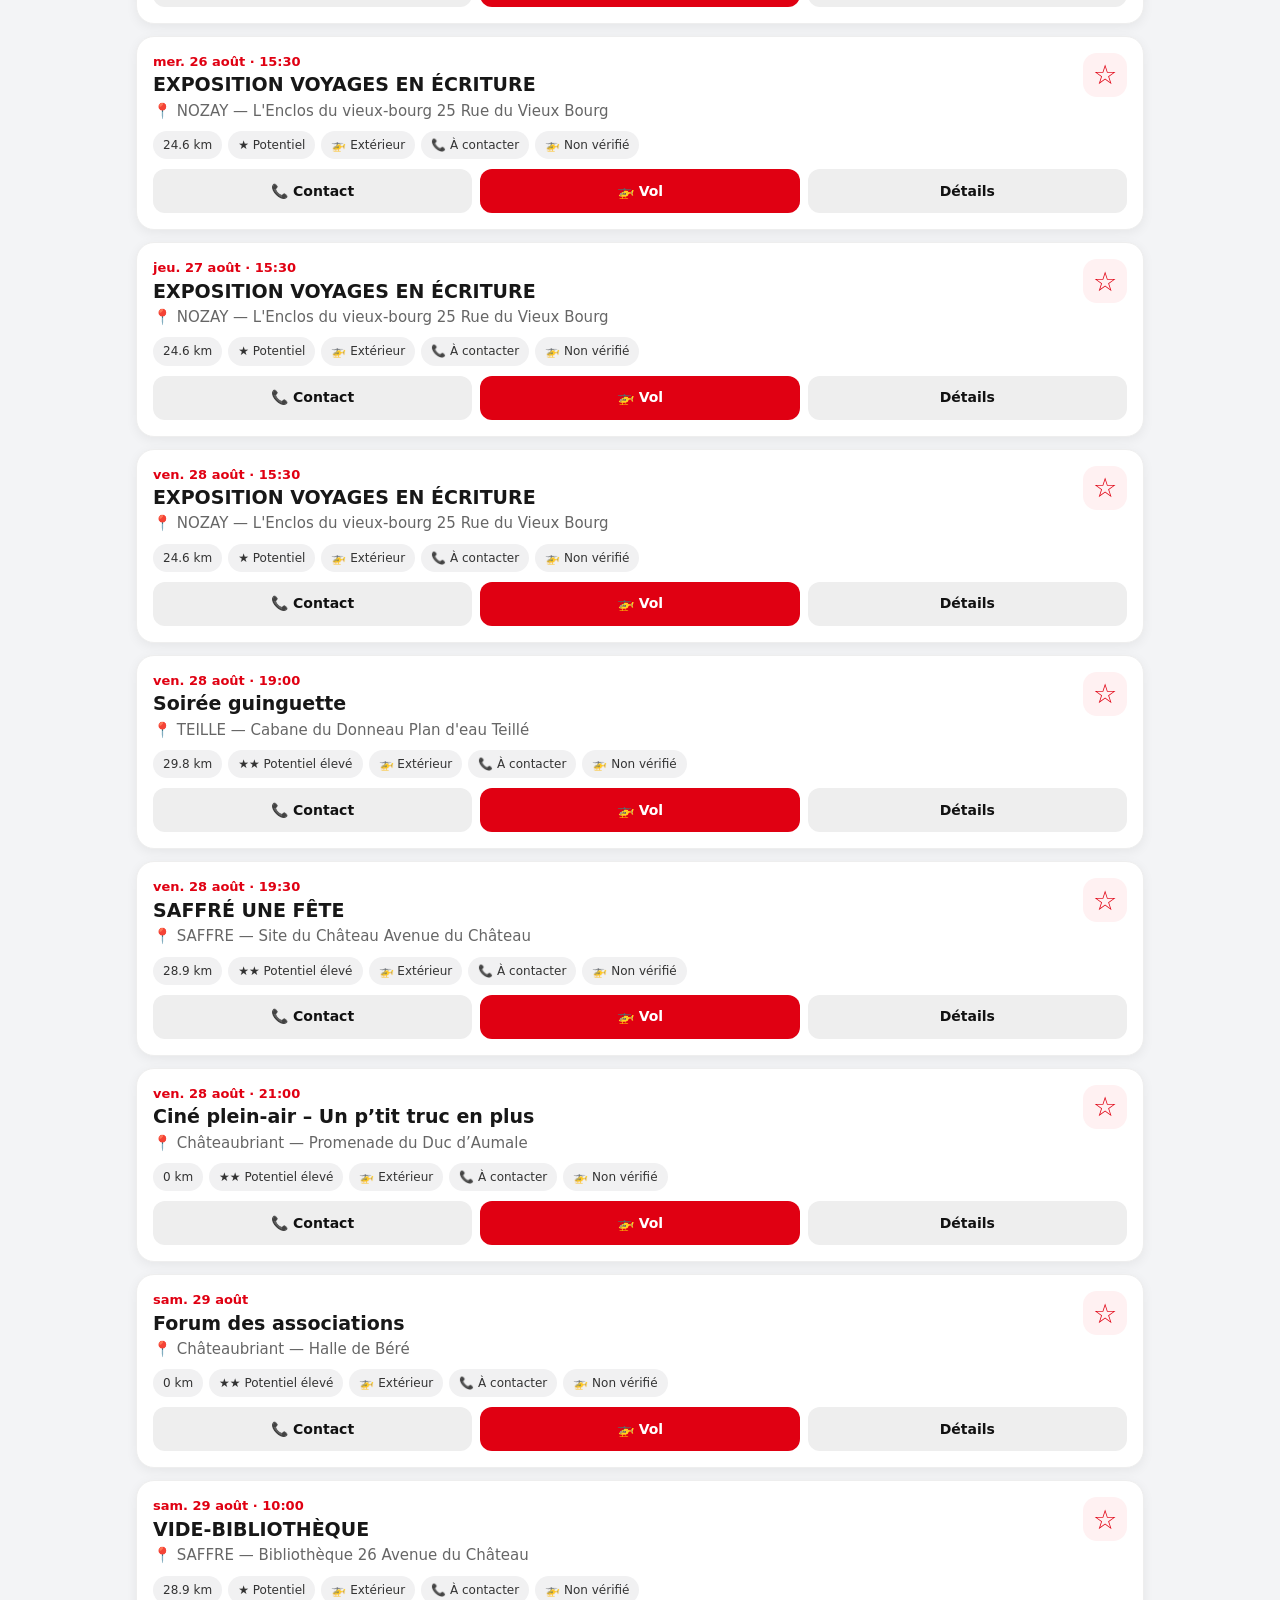
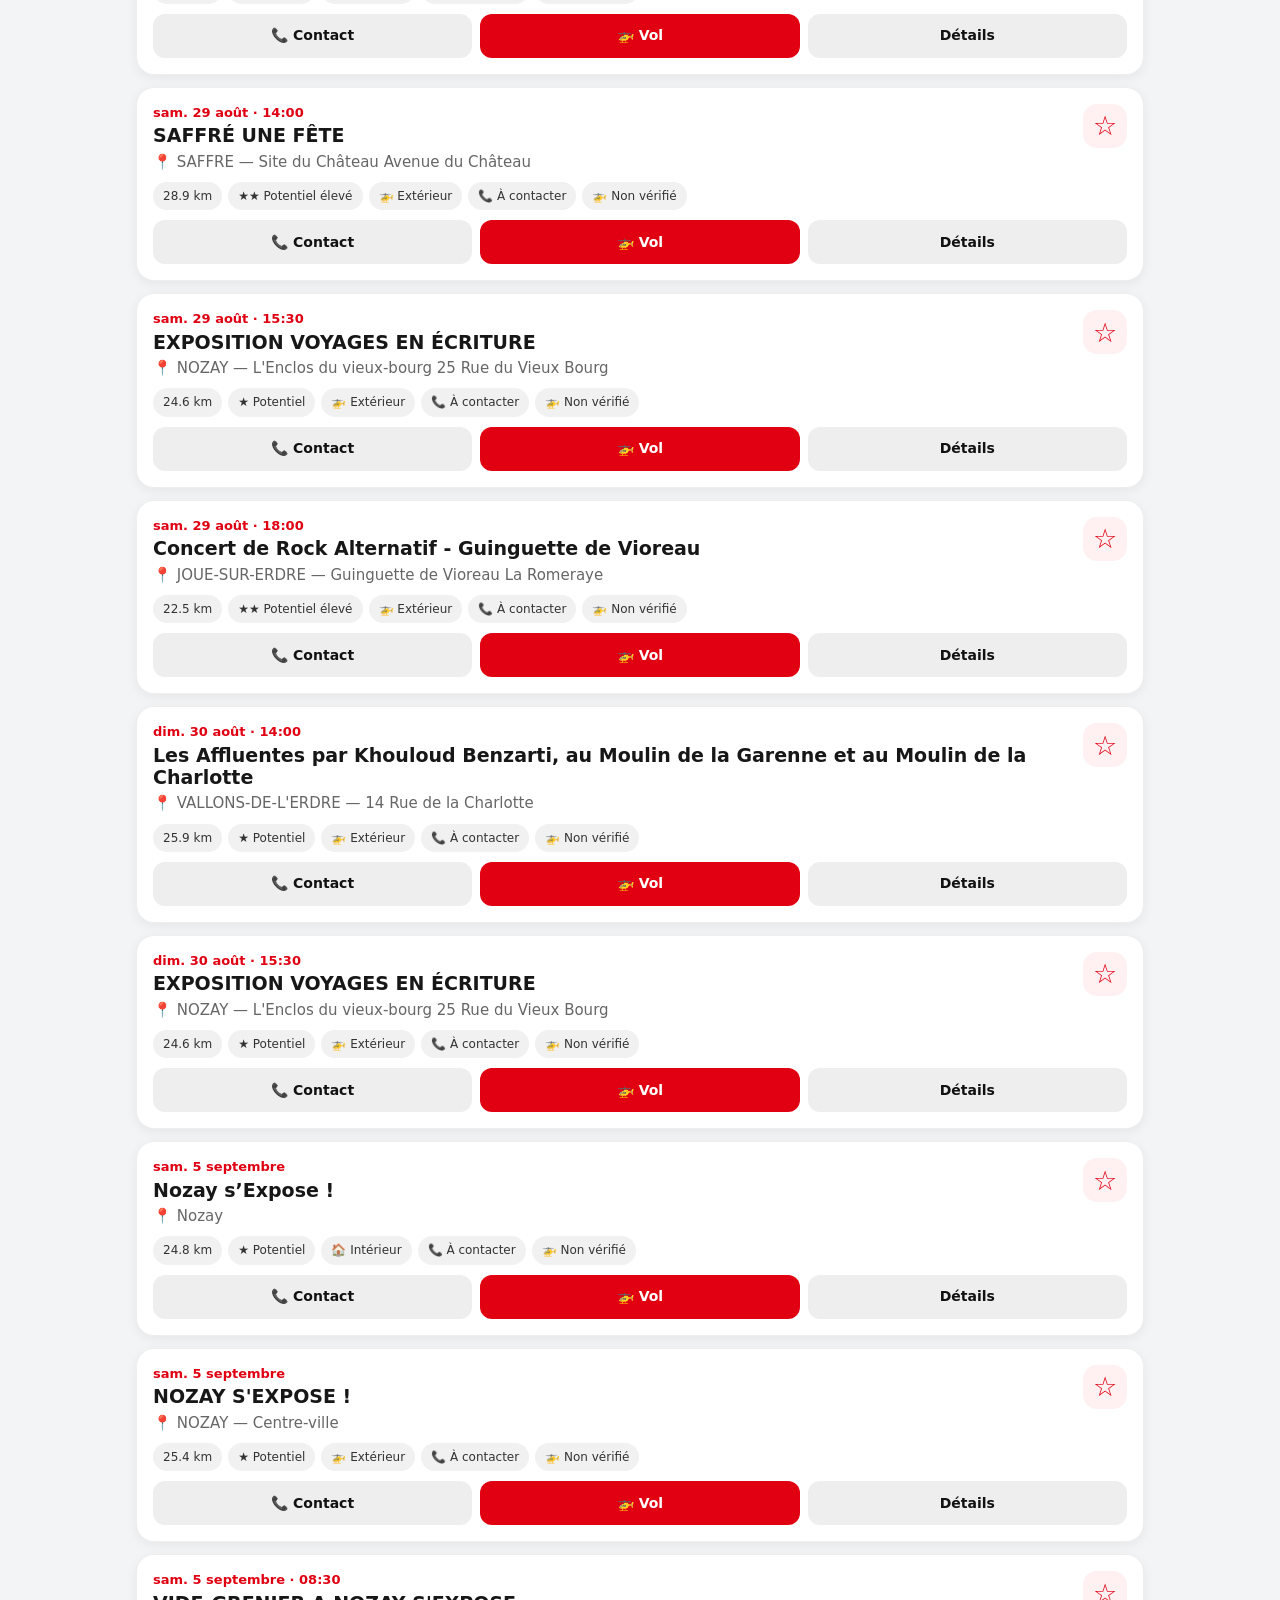
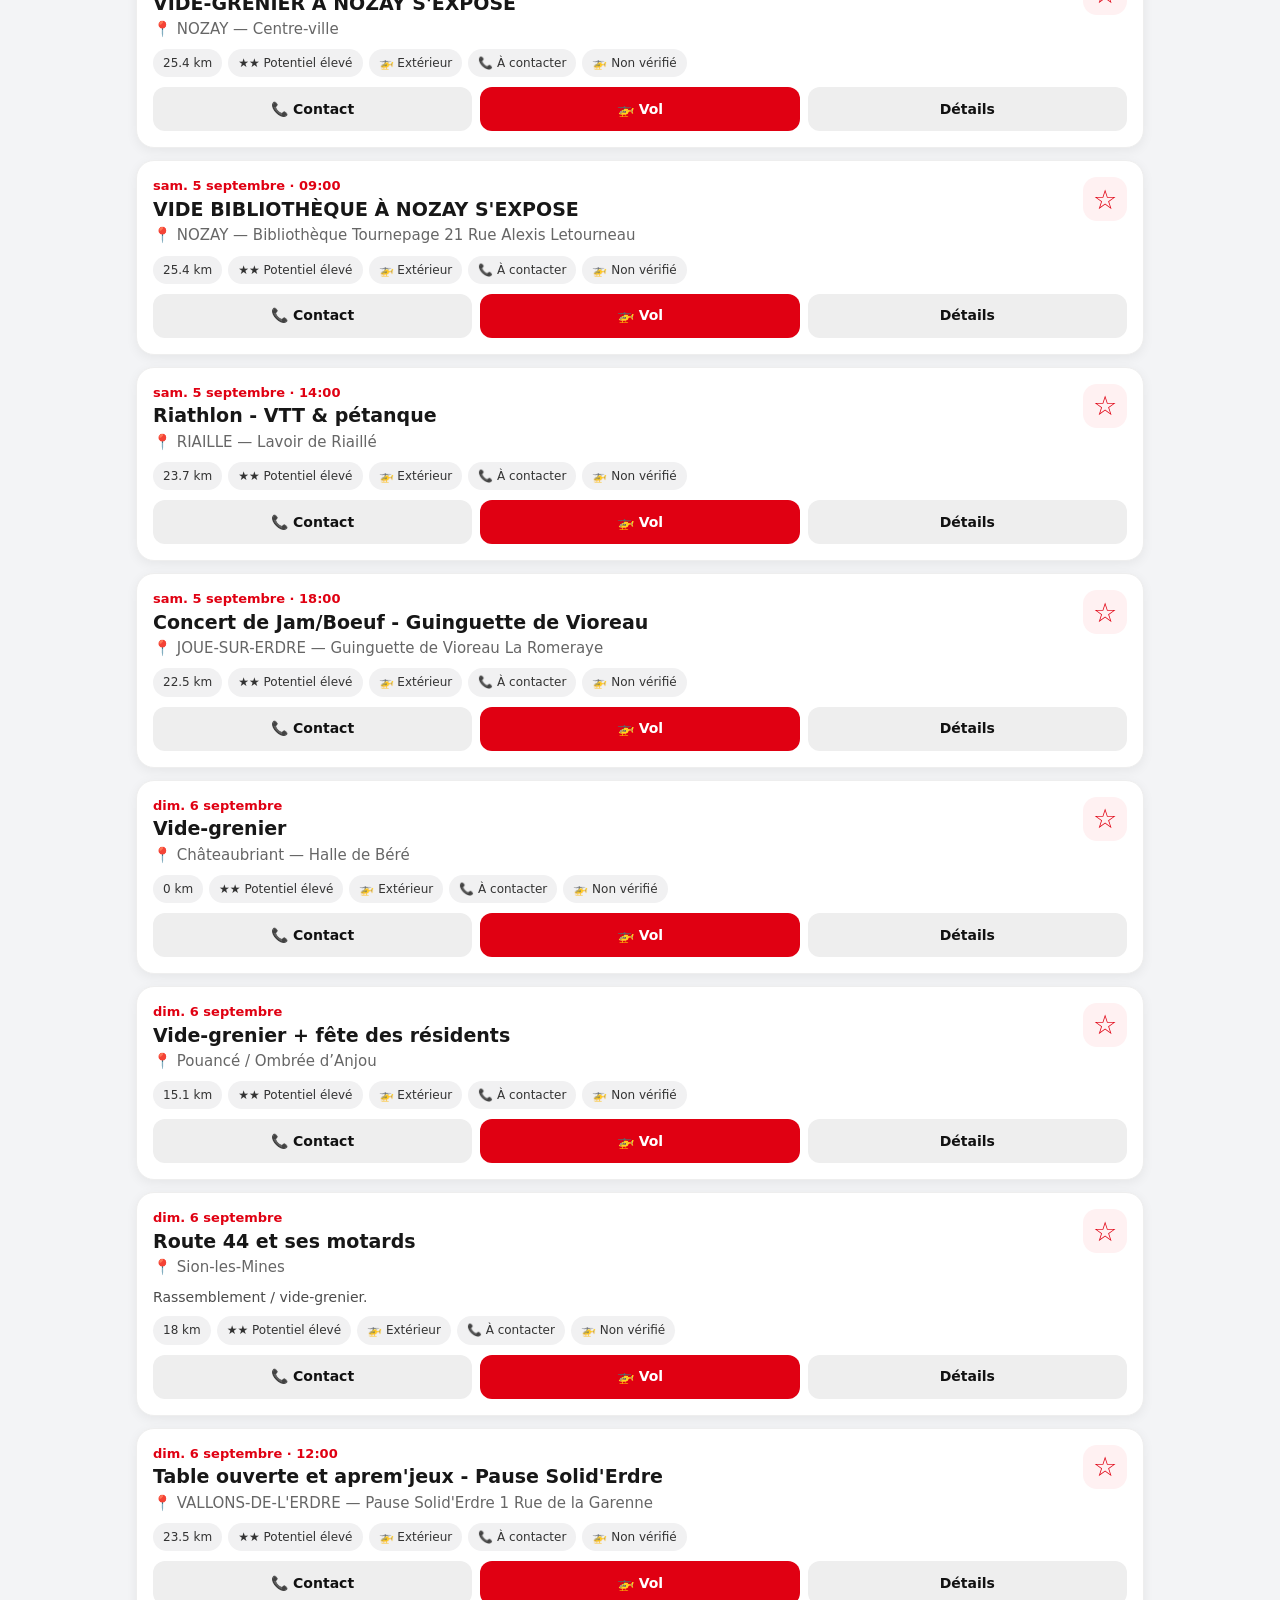
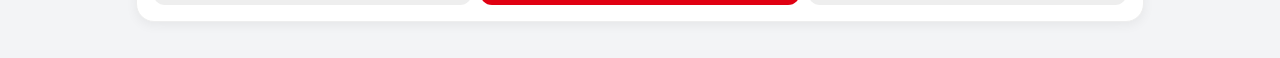
==== commit 263e3bb9: "Synchronisation PC vers GitHub 10/08/2026 20:46" ====
--- a/index.html
+++ b/index.html
@@ -3,349 +3,318 @@
 <head>
 <meta charset="utf-8">
 <meta name="viewport" content="width=device-width,initial-scale=1,viewport-fit=cover">
+<meta name="color-scheme" content="light">
 <meta name="theme-color" content="#e00012">
-
 <link rel="manifest" href="manifest.webmanifest">
 <link rel="icon" href="icon.svg">
-<link rel="stylesheet" href="style.css">
-
-<!-- Plugin Agriculture -->
-<link rel="stylesheet" href="plugin/agriculture/agriculture.css">
-
+<style>
+
+:root{
+  --red:#e00012;
+  --red-dark:#b90010;
+  --red-soft:#fff1f2;
+  --bg:#f3f4f6;
+  --card:#fff;
+  --text:#171717;
+  --muted:#737373;
+  --border:#e4e4e7;
+  --shadow:0 3px 12px rgba(0,0,0,.06);
+}
+*{box-sizing:border-box}
+html{
+  font-size:16px;
+  -webkit-text-size-adjust:100%;
+  text-size-adjust:100%;
+}
+body{
+  margin:0;
+  background:var(--bg);
+  color:var(--text);
+  font-family:system-ui,-apple-system,BlinkMacSystemFont,"Segoe UI",Roboto,Arial,sans-serif;
+  font-size:14px;
+  line-height:1.35;
+  zoom:1;
+}
+button,select{font:inherit}
+button{cursor:pointer}
+
+header{
+  background:var(--red);
+  color:#fff;
+  display:flex;
+  align-items:center;
+  justify-content:space-between;
+  padding:12px max(16px,calc((100% - 1040px)/2));
+  min-height:72px;
+}
+header h1{
+  font-size:25px;
+  line-height:1.05;
+  margin:0 0 3px;
+  font-weight:800;
+}
+header small{font-size:14px;opacity:.9}
+#refresh{
+  border:0;
+  background:rgba(255,255,255,.13);
+  color:#fff;
+  width:48px;
+  height:48px;
+  border-radius:15px;
+  font-size:28px;
+  line-height:1;
+}
+
+main{
+  width:min(1040px,100%);
+  margin:0 auto;
+  padding:16px 16px 36px;
+}
+.filters{
+  display:grid;
+  grid-template-columns:1fr 1fr;
+  gap:12px;
+  margin-bottom:12px;
+}
+.filters label{
+  display:flex;
+  flex-direction:column;
+  gap:5px;
+  color:#666;
+  font-size:14px;
+}
+select{
+  width:100%;
+  height:48px;
+  border:1px solid #d8d8dc;
+  border-radius:13px;
+  background:#fff;
+  padding:0 14px;
+  color:#171717;
+  outline:none;
+}
+select:focus{
+  border-color:var(--red);
+  box-shadow:0 0 0 2px rgba(224,0,18,.1);
+}
+
+.stats{
+  display:flex;
+  gap:8px;
+  overflow-x:auto;
+  padding:2px 1px 12px;
+  scrollbar-width:thin;
+}
+.stat{
+  flex:0 0 auto;
+  min-width:105px;
+  height:58px;
+  border:1px solid transparent;
+  border-radius:15px;
+  background:#fff;
+  box-shadow:var(--shadow);
+  display:flex;
+  align-items:center;
+  justify-content:center;
+  gap:7px;
+  color:#171717;
+  font-weight:700;
+  font-size:16px;
+  padding:0 12px;
+}
+.stat-icon{font-size:18px;color:var(--red)}
+.stat.active{border-color:var(--red);background:var(--red-soft);color:var(--red)}
+
+#events{display:grid;gap:12px}
+.event{
+  background:var(--card);
+  border-radius:18px;
+  padding:16px;
+  box-shadow:var(--shadow);
+  border:1px solid #eee;
+}
+.event-top{
+  display:flex;
+  justify-content:space-between;
+  gap:12px;
+}
+.date{
+  display:block;
+  color:var(--red);
+  font-weight:800;
+  font-size:13px;
+  margin-bottom:3px;
+}
+.title{
+  font-size:19px;
+  line-height:1.18;
+  margin:0 0 5px;
+  font-weight:800;
+}
+.place{
+  margin:0;
+  color:#666;
+  font-size:15px;
+}
+.description{
+  margin:10px 0;
+  color:#4b4b4b;
+  font-size:14px;
+}
+.fav{
+  border:0;
+  background:var(--red-soft);
+  color:var(--red);
+  width:44px;
+  height:44px;
+  min-width:44px;
+  border-radius:14px;
+  font-size:27px;
+  line-height:1;
+}
+.badges{
+  display:flex;
+  flex-wrap:wrap;
+  gap:6px;
+  margin:10px 0;
+}
+.badges span{
+  background:#f1f1f2;
+  border-radius:999px;
+  padding:6px 10px;
+  font-size:12px;
+  color:#333;
+}
+.actions{
+  display:grid;
+  grid-template-columns:repeat(3,1fr);
+  gap:8px;
+  margin-top:9px;
+}
+.actions button{
+  border:0;
+  border-radius:12px;
+  height:44px;
+  background:#eee;
+  color:#111;
+  font-weight:750;
+  font-size:14px;
+}
+.actions .flight{background:var(--red);color:#fff}
+.empty{text-align:center;color:#777;font-size:17px;padding:55px 16px}
+
+@media (max-width:700px){
+  header{
+    padding:11px 14px;
+    min-height:68px;
+  }
+  header h1{font-size:22px}
+  header small{font-size:13px}
+  #refresh{
+    width:44px;
+    height:44px;
+    border-radius:14px;
+    font-size:25px;
+  }
+  main{padding:12px 12px 30px}
+  .filters{gap:9px}
+  .filters label{font-size:13px}
+  select{
+    height:46px;
+    padding:0 11px;
+    border-radius:12px;
+  }
+  .stats{gap:7px;padding-bottom:10px}
+  .stat{
+    min-width:94px;
+    height:54px;
+    border-radius:14px;
+    font-size:15px;
+    padding:0 10px;
+  }
+  .stat-icon{font-size:17px}
+  #events{gap:10px}
+  .event{
+    padding:14px;
+    border-radius:17px;
+  }
+  .event-top{gap:9px}
+  .date{font-size:12px}
+  .title{font-size:18px}
+  .place{font-size:14px}
+  .description{
+    margin:8px 0;
+    font-size:13px;
+  }
+  .fav{
+    width:40px;
+    height:40px;
+    min-width:40px;
+    border-radius:13px;
+    font-size:25px;
+  }
+  .badges{gap:5px;margin:8px 0}
+  .badges span{
+    padding:5px 8px;
+    font-size:11px;
+  }
+  .actions{
+    gap:7px;
+    margin-top:8px;
+  }
+  .actions button{
+    height:42px;
+    border-radius:11px;
+    font-size:13px;
+  }
+}
+@media (max-width:430px){
+  .filters{grid-template-columns:1fr 1fr}
+  .stat{min-width:88px}
+}
+
+</style>
 <title>Événements Drone</title>
 </head>
-
 <body>
-
 <header>
-  <div>
-    <h1>Événements Drone</h1>
-    <small id="updated">Actualisation…</small>
-  </div>
-
+  <div><h1>Événements Drone</h1><small id="updated">Actualisation…</small></div>
   <button id="refresh" title="Actualiser">↻</button>
 </header>
-
 <main>
-
-<!-- =========================================================
-     NAVIGATION DES MODULES
-========================================================= -->
-
-<section class="module-tabs">
-
-  <button
-    type="button"
-    id="tabEvents"
-    class="module-tab active"
-  >
-    📅 Événements
-  </button>
-
-  <button
-    type="button"
-    id="tabAgriculture"
-    class="module-tab"
-  >
-    🌾 Agriculture
-  </button>
-
+<section class="filters">
+  <label>Distance
+    <select id="distance">
+      <option value="10">10 km</option><option value="20">20 km</option>
+      <option value="30" selected>30 km</option><option value="50">50 km</option><option value="100">100 km</option>
+    </select>
+  </label>
+  <label>Afficher
+    <select id="statusFilter">
+      <option value="potential" selected>⭐ Potentiel drone</option>
+      <option value="high">⭐ Potentiel élevé</option>
+      <option value="medium">🟢 Potentiel</option>
+      <option value="outdoor">🚁 Extérieur</option>
+      <option value="all">📅 Tous</option>
+      <option value="fav">⭐ Favoris</option>
+      <option value="todo">📞 À contacter</option>
+      <option value="contacted">📞 Contactés</option>
+      <option value="accepted">🟢 Vol accepté</option>
+      <option value="refused">🔴 Vol refusé</option>
+    </select>
+  </label>
 </section>
-
-
-<!-- =========================================================
-     MODULE ÉVÉNEMENTS
-========================================================= -->
-
-<section id="eventsModule">
-
-  <section class="filters">
-
-    <label>
-      Distance
-
-      <select id="distance">
-        <option value="10">10 km</option>
-        <option value="20">20 km</option>
-        <option value="30" selected>30 km</option>
-        <option value="50">50 km</option>
-        <option value="100">100 km</option>
-      </select>
-    </label>
-
-
-    <label>
-      Afficher
-
-      <select id="statusFilter">
-
-        <option value="potential" selected>
-          ⭐ Potentiel drone
-        </option>
-
-        <option value="high">
-          ⭐ Potentiel élevé
-        </option>
-
-        <option value="medium">
-          🟢 Potentiel
-        </option>
-
-        <option value="outdoor">
-          🚁 Extérieur
-        </option>
-
-        <option value="all">
-          📅 Tous
-        </option>
-
-        <option value="fav">
-          ⭐ Favoris
-        </option>
-
-        <option value="todo">
-          📞 À contacter
-        </option>
-
-        <option value="contacted">
-          📞 Contactés
-        </option>
-
-        <option value="accepted">
-          🟢 Vol accepté
-        </option>
-
-        <option value="refused">
-          🔴 Vol refusé
-        </option>
-
-      </select>
-    </label>
-
-  </section>
-
-
-  <section
-    id="stats"
-    class="stats"
-  ></section>
-
-
-  <section
-    id="events"
-  ></section>
-
-</section>
-
-
-<!-- =========================================================
-     MODULE AGRICULTURE
-========================================================= -->
-
-<section
-  id="agricultureModule"
-  hidden
->
-
-  <div id="agriculture"></div>
-
-</section>
-
-
+<section id="stats" class="stats"></section>
+<section id="events"></section>
 </main>
-
-
-<!-- =========================================================
-     MODÈLE D'UN ÉVÉNEMENT
-========================================================= -->
-
 <template id="eventTemplate">
-
-  <article class="event">
-
-    <div class="event-top">
-
-      <div>
-
-        <span class="date"></span>
-
-        <h2 class="title"></h2>
-
-        <p class="place"></p>
-
-      </div>
-
-      <button class="fav">
-        ☆
-      </button>
-
-    </div>
-
-
-    <p class="description"></p>
-
-
-    <div class="badges">
-
-      <span class="distance-badge"></span>
-
-      <span class="potential-badge"></span>
-
-      <span class="outdoor-badge"></span>
-
-      <span class="contact-badge"></span>
-
-      <span class="flight-badge"></span>
-
-    </div>
-
-
-    <div class="actions">
-
-      <button class="contact">
-        📞 Contact
-      </button>
-
-      <button class="flight">
-        🚁 Vol
-      </button>
-
-      <button class="details">
-        Détails
-      </button>
-
-    </div>
-
-  </article>
-
+<article class="event">
+  <div class="event-top"><div><span class="date"></span><h2 class="title"></h2><p class="place"></p></div><button class="fav">☆</button></div>
+  <p class="description"></p>
+  <div class="badges"><span class="distance-badge"></span><span class="potential-badge"></span><span class="outdoor-badge"></span><span class="contact-badge"></span><span class="flight-badge"></span></div>
+  <div class="actions"><button class="contact">📞 Contact</button><button class="flight">🚁 Vol</button><button class="details">Détails</button></div>
+</article>
 </template>
-
-
-<!-- =========================================================
-     STYLE DES ONGLETS
-========================================================= -->
-
-<style>
-
-.module-tabs {
-  display: flex;
-  gap: 8px;
-  margin: 0 0 14px;
-  padding: 0;
-}
-
-.module-tab {
-  appearance: none;
-  border: 1px solid rgba(127,127,127,.22);
-  background: rgba(127,127,127,.06);
-  color: inherit;
-  border-radius: 12px;
-  padding: 9px 14px;
-  font: inherit;
-  font-weight: 700;
-  cursor: pointer;
-  transition:
-    background .15s ease,
-    border-color .15s ease,
-    transform .15s ease;
-}
-
-.module-tab:hover {
-  transform: translateY(-1px);
-}
-
-.module-tab.active {
-  background: #e00012;
-  border-color: #e00012;
-  color: #fff;
-}
-
-</style>
-
-
-<!-- =========================================================
-     APPLICATION PRINCIPALE
-========================================================= -->
-
 <script src="app.js"></script>
-
-
-<!-- =========================================================
-     PLUGIN AGRICULTURE
-========================================================= -->
-
-<script src="plugin/agriculture/agriculture.js"></script>
-
-
-<!-- =========================================================
-     GESTION DES ONGLETS
-========================================================= -->
-
-<script>
-
-(function () {
-
-  const tabEvents = document.getElementById('tabEvents');
-  const tabAgriculture = document.getElementById('tabAgriculture');
-
-  const eventsModule = document.getElementById('eventsModule');
-  const agricultureModule = document.getElementById('agricultureModule');
-
-  const agricultureContainer =
-    document.getElementById('agriculture');
-
-
-  function showEvents() {
-
-    eventsModule.hidden = false;
-    agricultureModule.hidden = true;
-
-    tabEvents.classList.add('active');
-    tabAgriculture.classList.remove('active');
-
-  }
-
-
-  async function showAgriculture() {
-
-    eventsModule.hidden = true;
-    agricultureModule.hidden = false;
-
-    tabEvents.classList.remove('active');
-    tabAgriculture.classList.add('active');
-
-    if (
-      window.EventDroneAgriculture &&
-      agricultureContainer
-    ) {
-
-      await window.EventDroneAgriculture.init(
-        agricultureContainer
-      );
-
-    }
-
-  }
-
-
-  tabEvents.addEventListener(
-    'click',
-    showEvents
-  );
-
-
-  tabAgriculture.addEventListener(
-    'click',
-    showAgriculture
-  );
-
-
-  showEvents();
-
-})();
-
-</script>
-
-
 </body>
 </html>
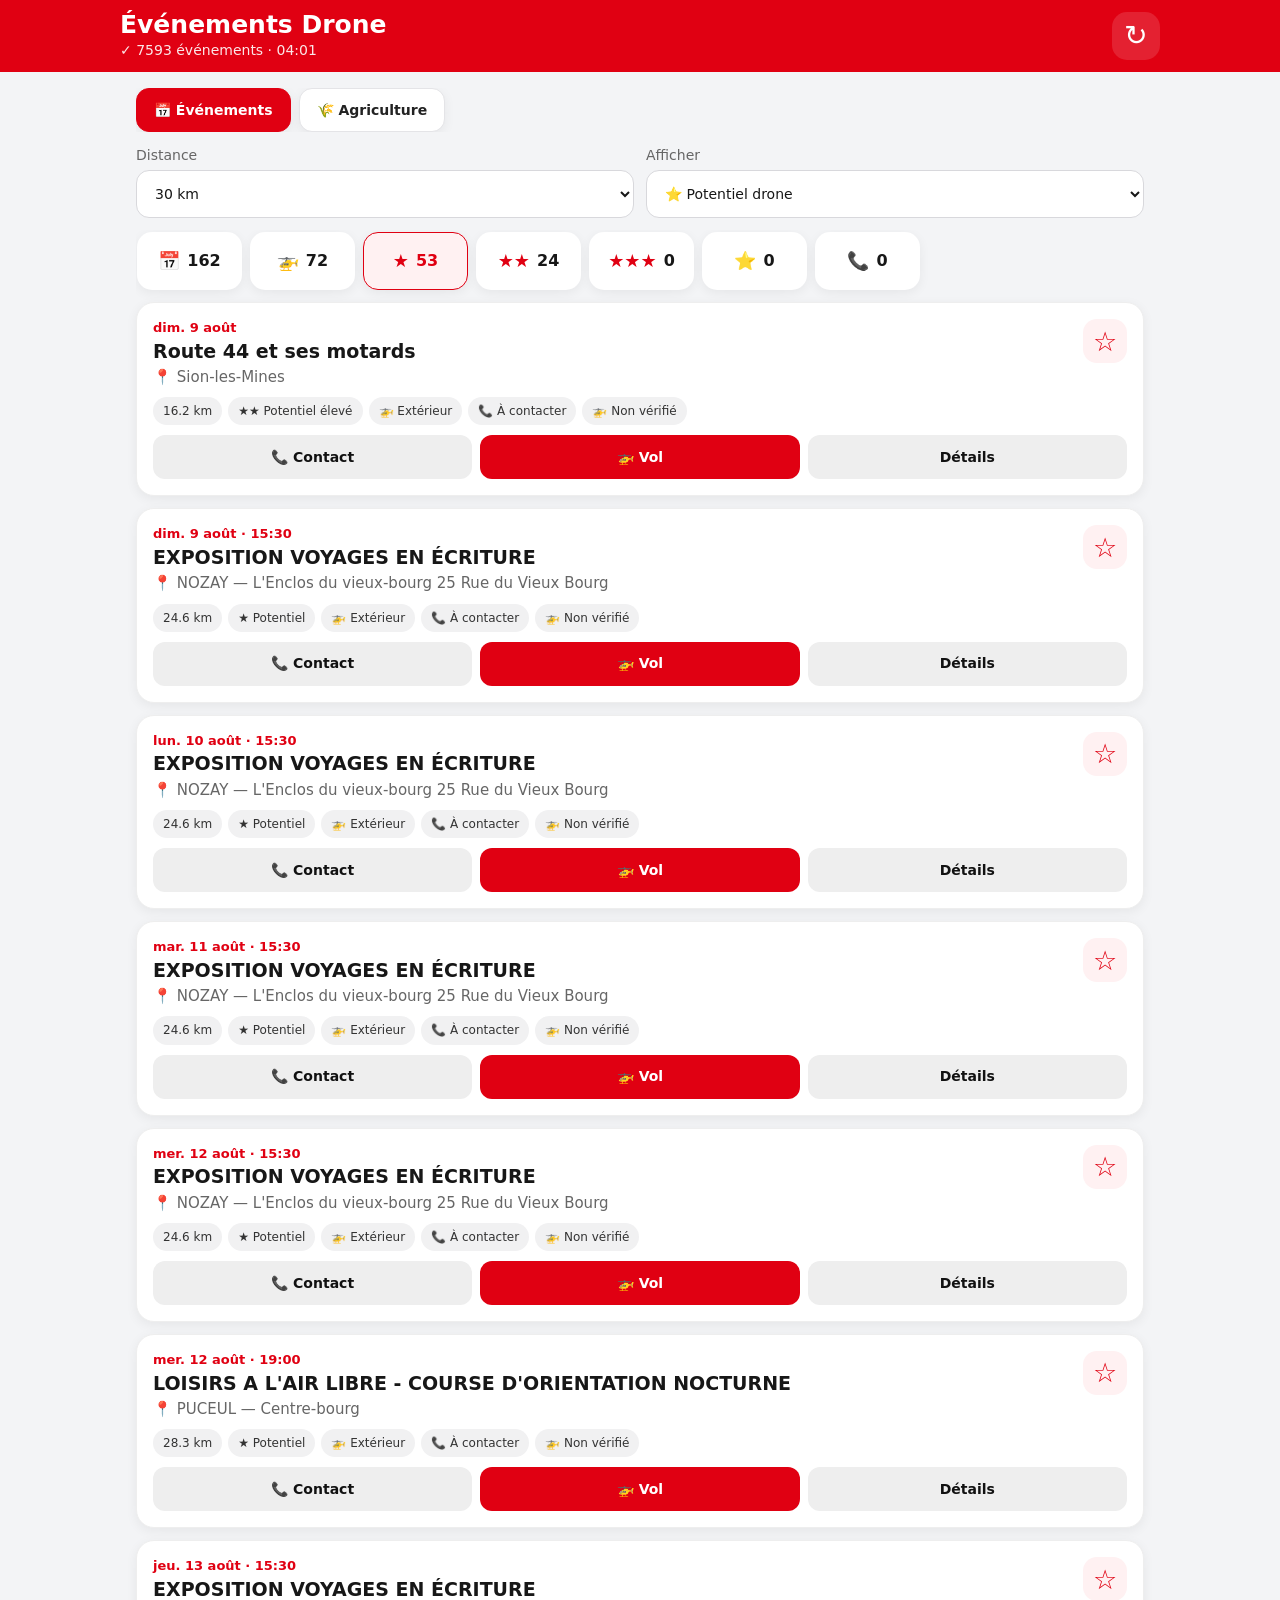
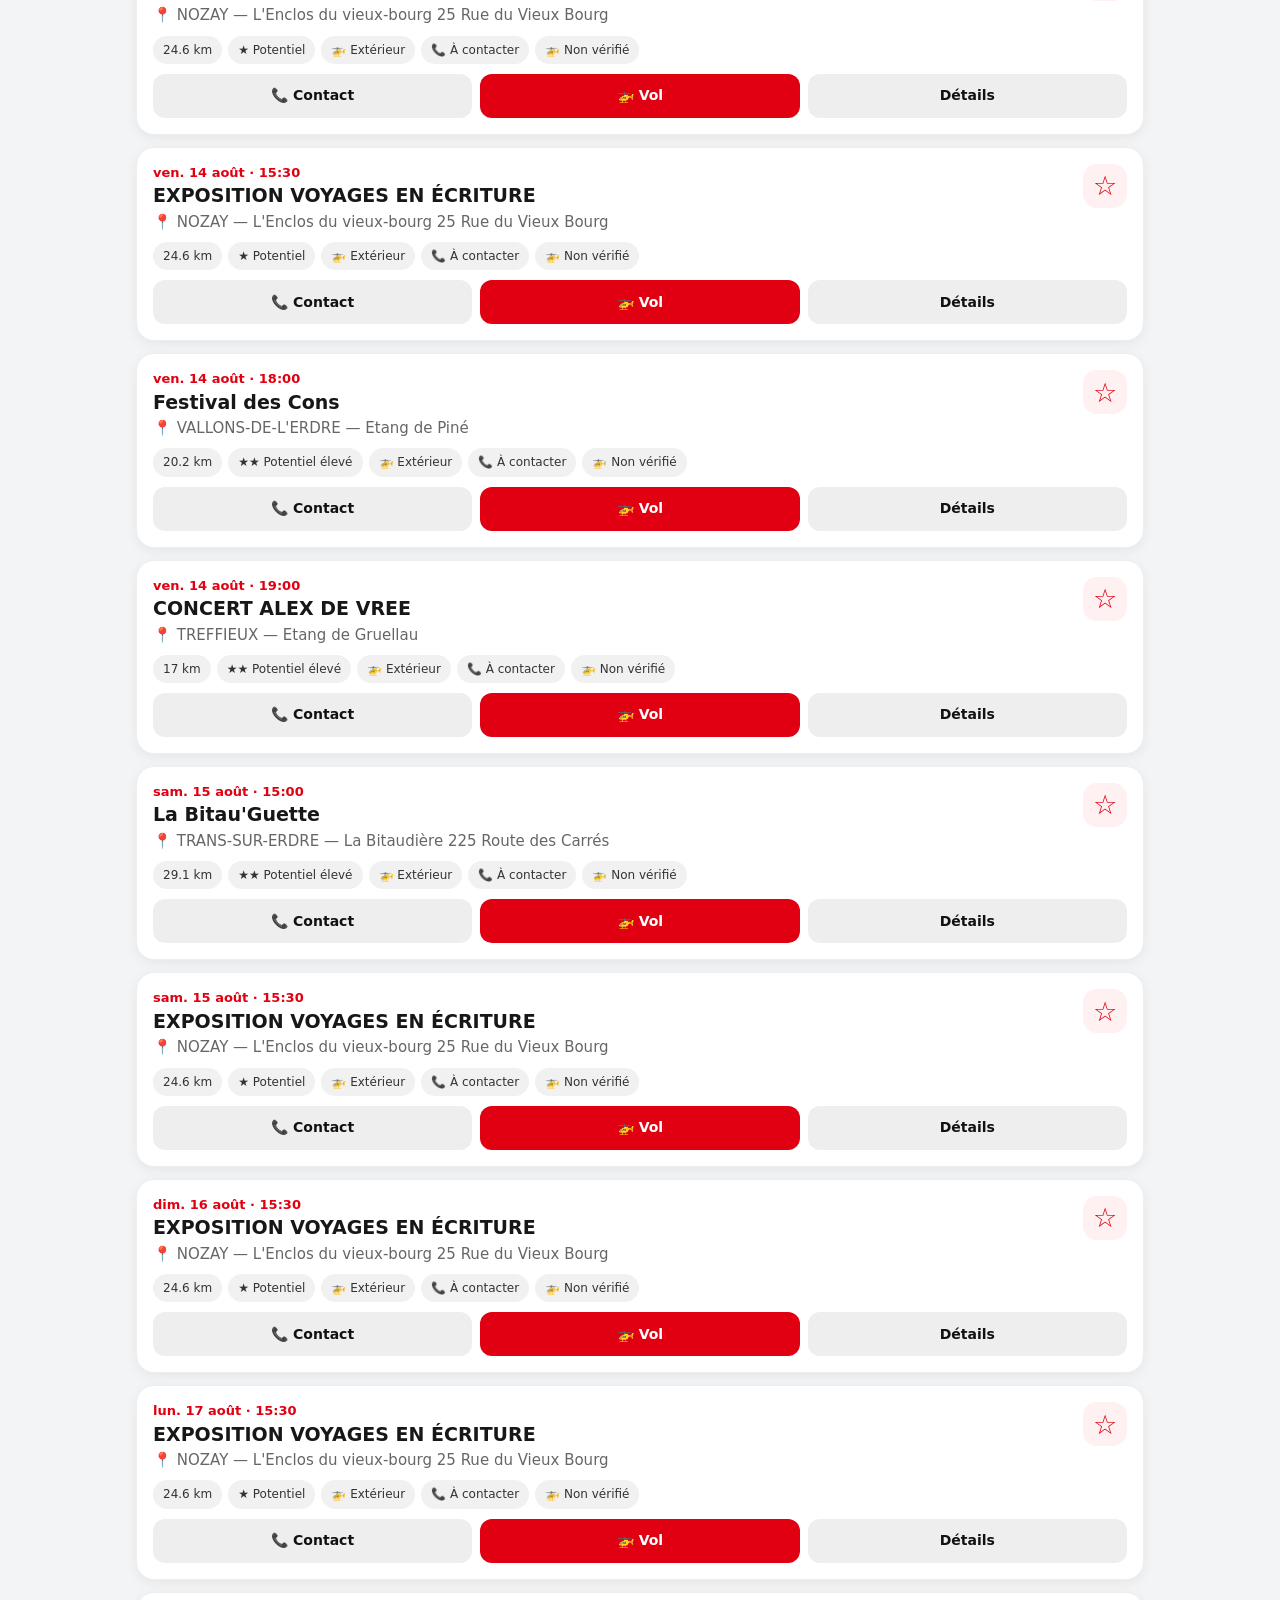
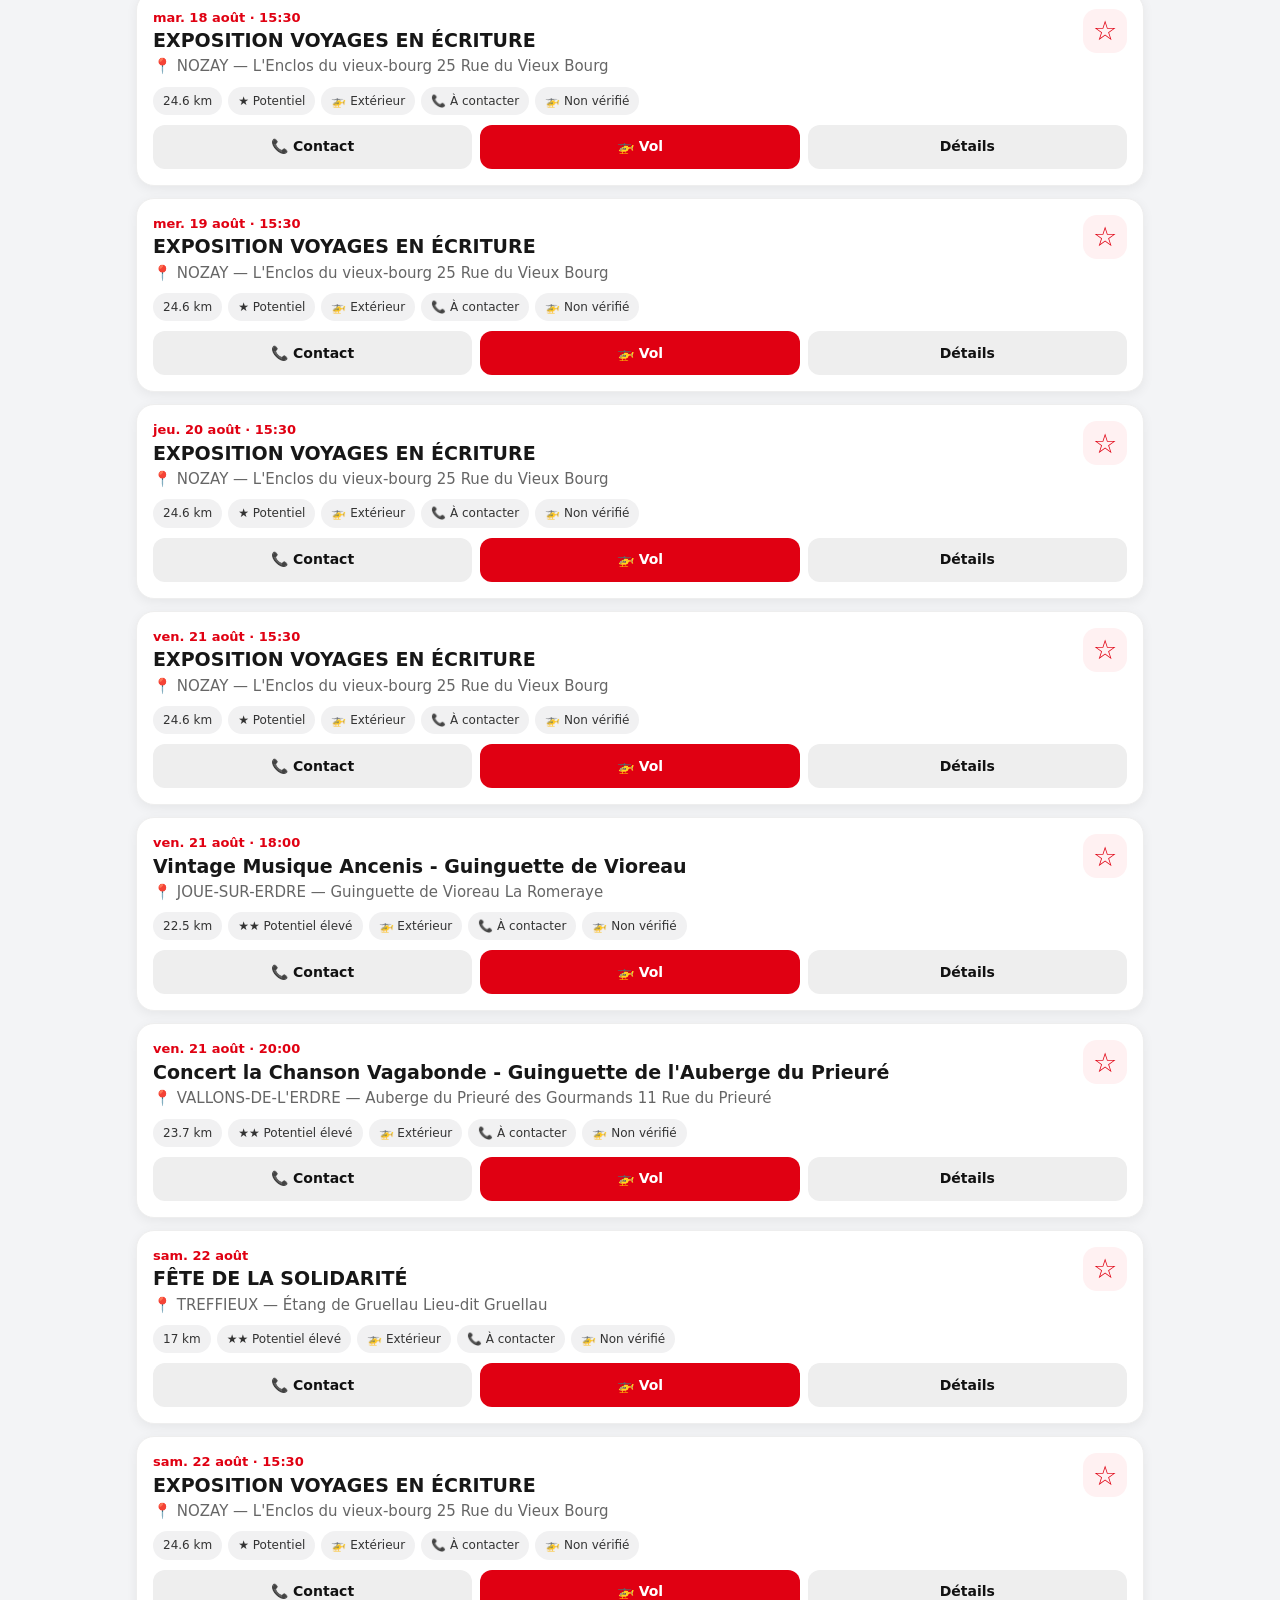
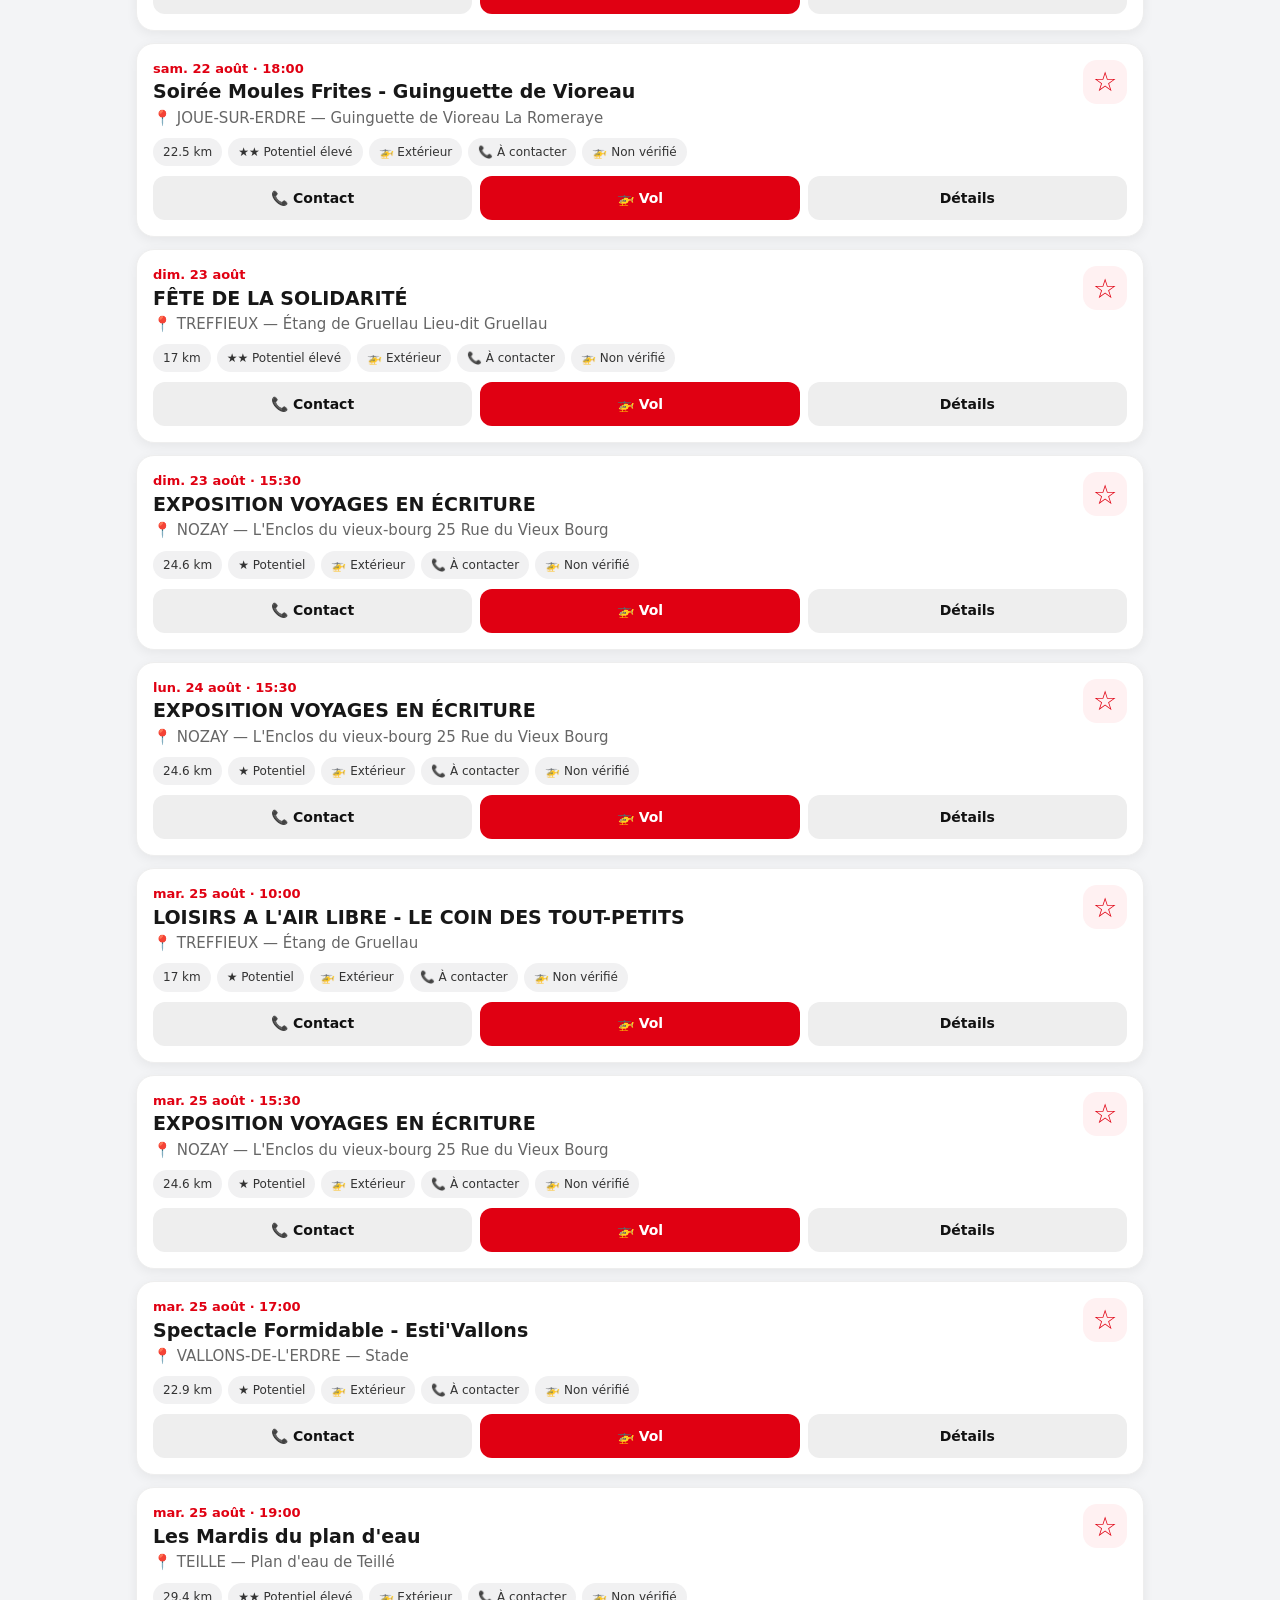
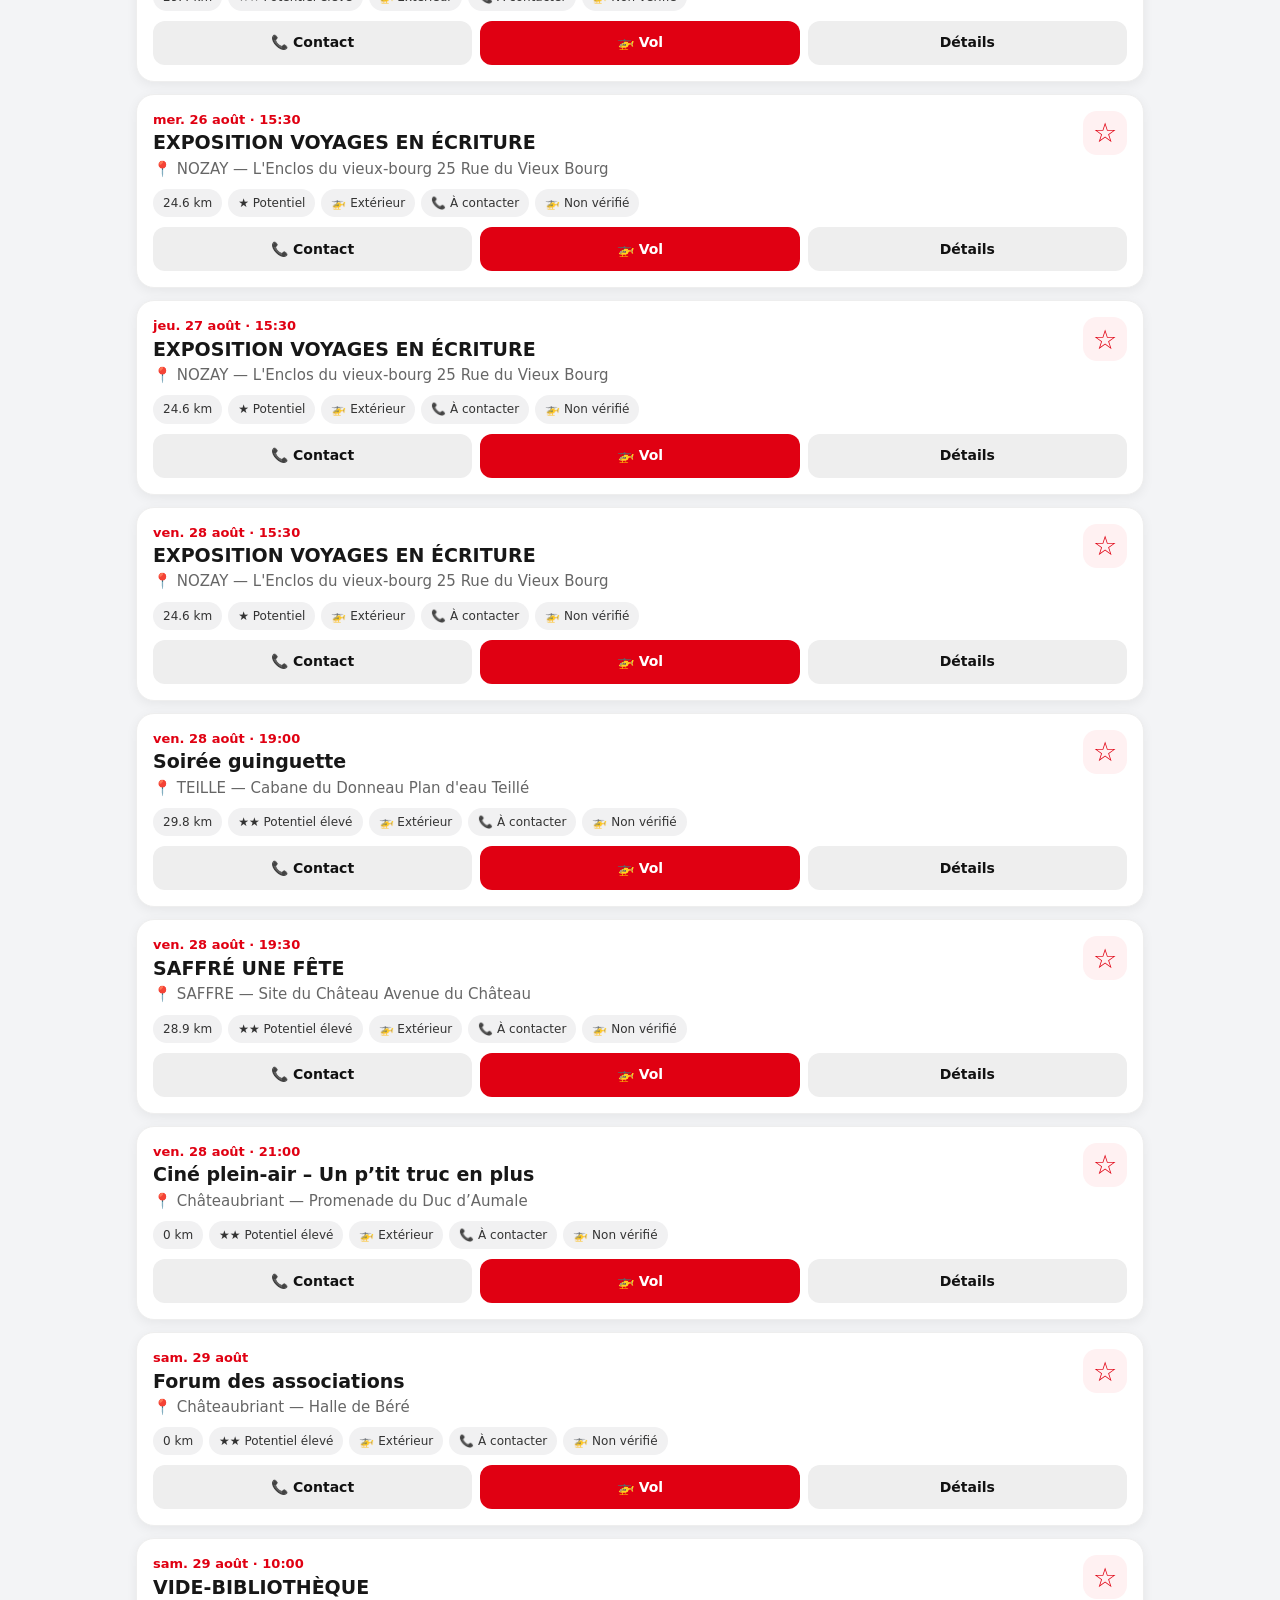
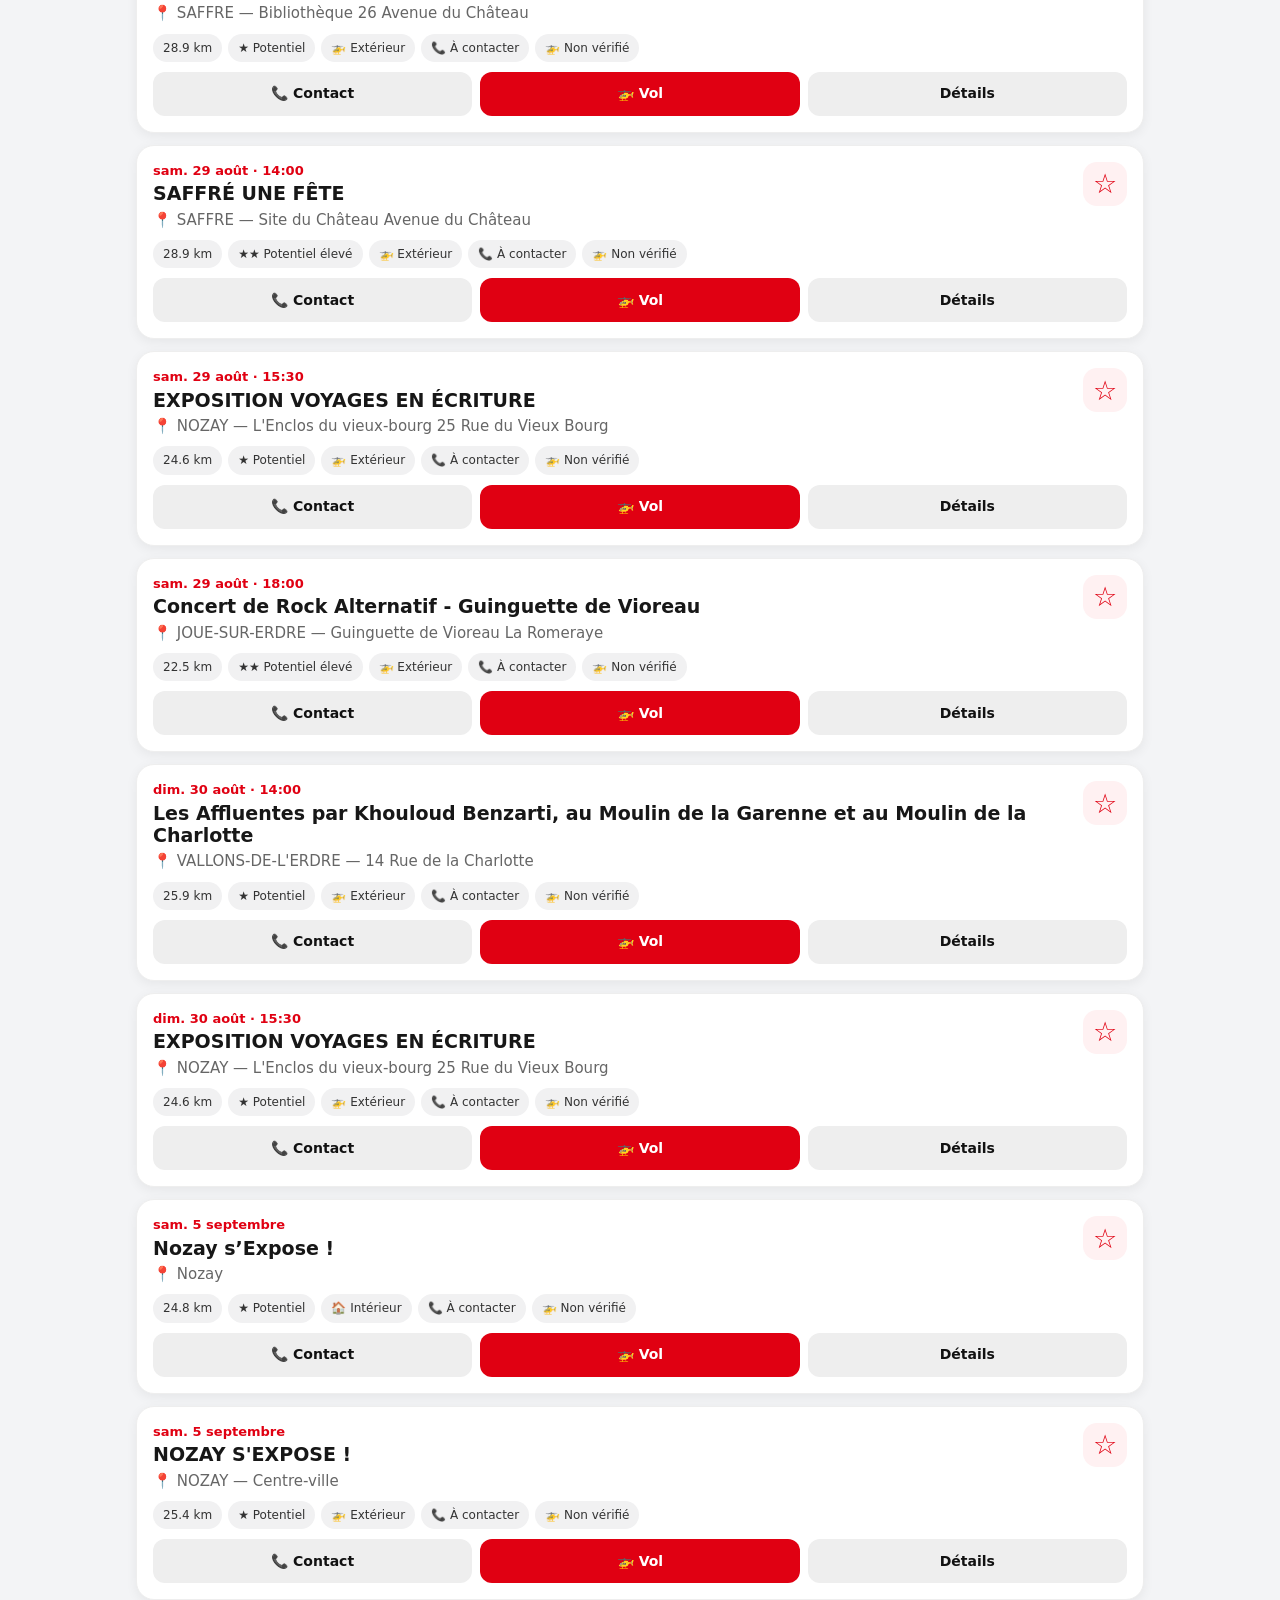
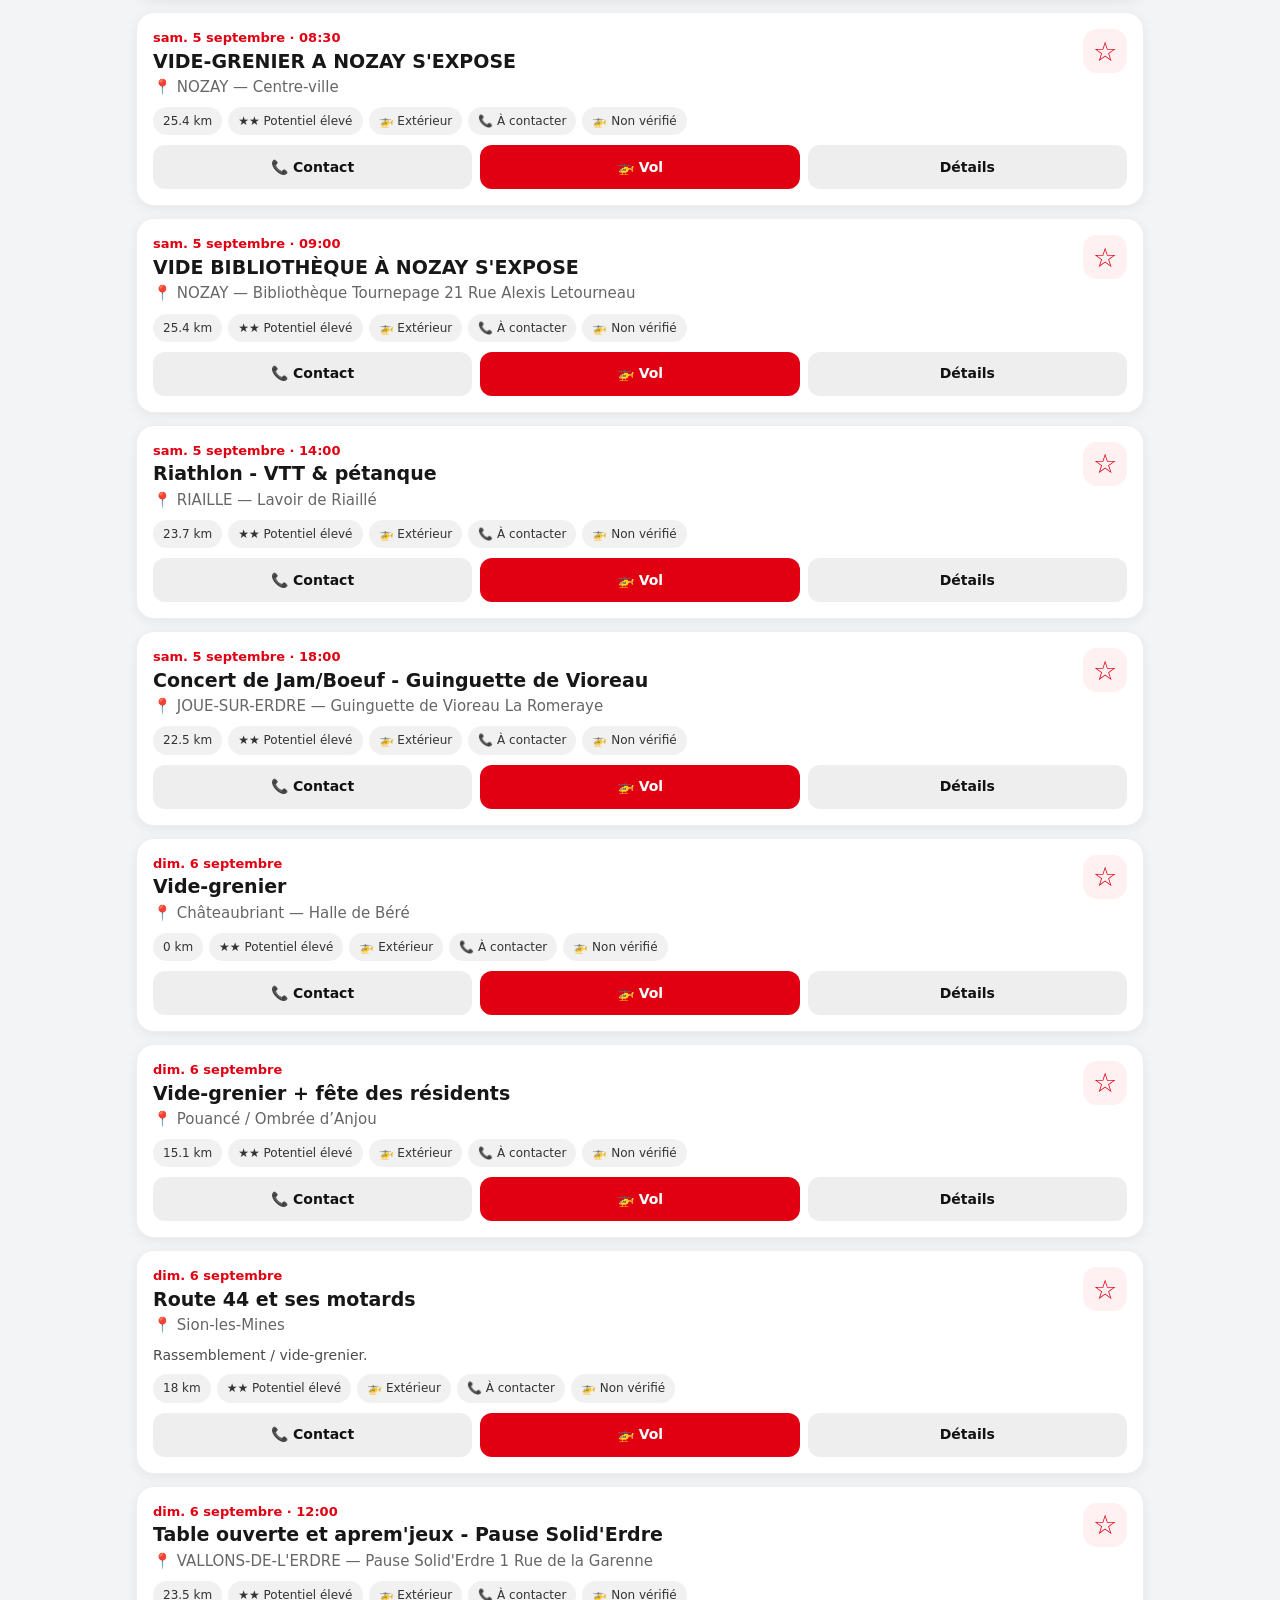
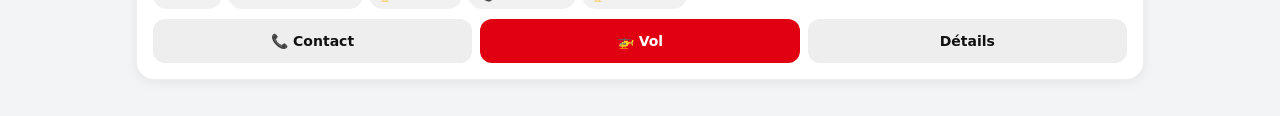
==== commit 16e7f1f3: "Synchronisation PC vers GitHub 10/08/2026 20:48" ====
--- a/index.html
+++ b/index.html
@@ -5,8 +5,10 @@
 <meta name="viewport" content="width=device-width,initial-scale=1,viewport-fit=cover">
 <meta name="color-scheme" content="light">
 <meta name="theme-color" content="#e00012">
+
 <link rel="manifest" href="manifest.webmanifest">
 <link rel="icon" href="icon.svg">
+
 <style>
 
 :root{
@@ -20,12 +22,17 @@
   --border:#e4e4e7;
   --shadow:0 3px 12px rgba(0,0,0,.06);
 }
-*{box-sizing:border-box}
+
+*{
+  box-sizing:border-box
+}
+
 html{
   font-size:16px;
   -webkit-text-size-adjust:100%;
   text-size-adjust:100%;
 }
+
 body{
   margin:0;
   background:var(--bg);
@@ -35,8 +42,19 @@
   line-height:1.35;
   zoom:1;
 }
-button,select{font:inherit}
-button{cursor:pointer}
+
+button,select{
+  font:inherit
+}
+
+button{
+  cursor:pointer
+}
+
+
+/* =========================================================
+   HEADER
+========================================================= */
 
 header{
   background:var(--red);
@@ -47,13 +65,19 @@
   padding:12px max(16px,calc((100% - 1040px)/2));
   min-height:72px;
 }
+
 header h1{
   font-size:25px;
   line-height:1.05;
   margin:0 0 3px;
   font-weight:800;
 }
-header small{font-size:14px;opacity:.9}
+
+header small{
+  font-size:14px;
+  opacity:.9
+}
+
 #refresh{
   border:0;
   background:rgba(255,255,255,.13);
@@ -65,17 +89,74 @@
   line-height:1;
 }
 
+
+/* =========================================================
+   MAIN
+========================================================= */
+
 main{
   width:min(1040px,100%);
   margin:0 auto;
   padding:16px 16px 36px;
 }
+
+
+/* =========================================================
+   ONGLETS
+========================================================= */
+
+.module-tabs{
+  display:flex;
+  gap:8px;
+  margin:0 0 14px;
+  overflow-x:auto;
+  scrollbar-width:none;
+}
+
+.module-tabs::-webkit-scrollbar{
+  display:none;
+}
+
+.module-tab{
+  flex:0 0 auto;
+  height:44px;
+  padding:0 17px;
+  border:1px solid var(--border);
+  border-radius:13px;
+  background:#fff;
+  color:#222;
+  font-weight:750;
+  font-size:14px;
+  box-shadow:var(--shadow);
+  transition:
+    background .15s ease,
+    color .15s ease,
+    border-color .15s ease,
+    transform .1s ease;
+}
+
+.module-tab:active{
+  transform:scale(.98);
+}
+
+.module-tab.active{
+  background:var(--red);
+  border-color:var(--red);
+  color:#fff;
+}
+
+
+/* =========================================================
+   FILTRES
+========================================================= */
+
 .filters{
   display:grid;
   grid-template-columns:1fr 1fr;
   gap:12px;
   margin-bottom:12px;
 }
+
 .filters label{
   display:flex;
   flex-direction:column;
@@ -83,6 +164,7 @@
   color:#666;
   font-size:14px;
 }
+
 select{
   width:100%;
   height:48px;
@@ -93,10 +175,16 @@
   color:#171717;
   outline:none;
 }
+
 select:focus{
   border-color:var(--red);
   box-shadow:0 0 0 2px rgba(224,0,18,.1);
 }
+
+
+/* =========================================================
+   STATS
+========================================================= */
 
 .stats{
   display:flex;
@@ -105,6 +193,7 @@
   padding:2px 1px 12px;
   scrollbar-width:thin;
 }
+
 .stat{
   flex:0 0 auto;
   min-width:105px;
@@ -122,10 +211,28 @@
   font-size:16px;
   padding:0 12px;
 }
-.stat-icon{font-size:18px;color:var(--red)}
-.stat.active{border-color:var(--red);background:var(--red-soft);color:var(--red)}
-
-#events{display:grid;gap:12px}
+
+.stat-icon{
+  font-size:18px;
+  color:var(--red)
+}
+
+.stat.active{
+  border-color:var(--red);
+  background:var(--red-soft);
+  color:var(--red)
+}
+
+
+/* =========================================================
+   EVENTS
+========================================================= */
+
+#events{
+  display:grid;
+  gap:12px
+}
+
 .event{
   background:var(--card);
   border-radius:18px;
@@ -133,11 +240,13 @@
   box-shadow:var(--shadow);
   border:1px solid #eee;
 }
+
 .event-top{
   display:flex;
   justify-content:space-between;
   gap:12px;
 }
+
 .date{
   display:block;
   color:var(--red);
@@ -145,22 +254,26 @@
   font-size:13px;
   margin-bottom:3px;
 }
+
 .title{
   font-size:19px;
   line-height:1.18;
   margin:0 0 5px;
   font-weight:800;
 }
+
 .place{
   margin:0;
   color:#666;
   font-size:15px;
 }
+
 .description{
   margin:10px 0;
   color:#4b4b4b;
   font-size:14px;
 }
+
 .fav{
   border:0;
   background:var(--red-soft);
@@ -172,12 +285,14 @@
   font-size:27px;
   line-height:1;
 }
+
 .badges{
   display:flex;
   flex-wrap:wrap;
   gap:6px;
   margin:10px 0;
 }
+
 .badges span{
   background:#f1f1f2;
   border-radius:999px;
@@ -185,12 +300,14 @@
   font-size:12px;
   color:#333;
 }
+
 .actions{
   display:grid;
   grid-template-columns:repeat(3,1fr);
   gap:8px;
   margin-top:9px;
 }
+
 .actions button{
   border:0;
   border-radius:12px;
@@ -200,31 +317,233 @@
   font-weight:750;
   font-size:14px;
 }
-.actions .flight{background:var(--red);color:#fff}
-.empty{text-align:center;color:#777;font-size:17px;padding:55px 16px}
+
+.actions .flight{
+  background:var(--red);
+  color:#fff
+}
+
+.empty{
+  text-align:center;
+  color:#777;
+  font-size:17px;
+  padding:55px 16px
+}
+
+
+/* =========================================================
+   AGRICULTURE
+========================================================= */
+
+#agricultureModule{
+  width:100%;
+}
+
+.agri-page{
+  width:100%;
+}
+
+.agri-header{
+  display:flex;
+  justify-content:space-between;
+  align-items:flex-start;
+  gap:20px;
+  margin-bottom:16px;
+}
+
+.agri-kicker{
+  color:var(--red);
+  font-size:13px;
+  font-weight:800;
+  letter-spacing:.08em;
+  text-transform:uppercase;
+}
+
+.agri-header h2{
+  margin:3px 0 4px;
+  font-size:24px;
+  line-height:1.15;
+  font-weight:800;
+}
+
+.agri-header p{
+  margin:0;
+  color:var(--muted);
+  font-size:14px;
+}
+
+.agri-sector{
+  flex:0 0 auto;
+  background:#fff;
+  border:1px solid var(--border);
+  border-radius:13px;
+  padding:9px 13px;
+  font-weight:700;
+  box-shadow:var(--shadow);
+}
+
+.agri-info{
+  display:flex;
+  flex-direction:column;
+  gap:3px;
+  background:#f0faf4;
+  border:1px solid #ccebd8;
+  border-radius:15px;
+  padding:14px 16px;
+  margin-bottom:14px;
+}
+
+.agri-info span{
+  color:#666;
+  font-size:13px;
+}
+
+.agri-list{
+  display:grid;
+  gap:12px;
+}
+
+.agri-card{
+  background:var(--card);
+  border-radius:18px;
+  padding:16px;
+  box-shadow:var(--shadow);
+  border:1px solid #eee;
+}
+
+.agri-card-top{
+  display:flex;
+  justify-content:space-between;
+  align-items:flex-start;
+  gap:14px;
+}
+
+.agri-type{
+  font-size:18px;
+  font-weight:800;
+  line-height:1.2;
+}
+
+.agri-period{
+  margin-top:5px;
+  color:#666;
+  font-size:14px;
+}
+
+.agri-stars{
+  color:var(--red);
+  font-size:20px;
+  white-space:nowrap;
+  line-height:1;
+}
+
+.agri-prospect{
+  display:flex;
+  flex-direction:column;
+  gap:3px;
+  margin:14px 0;
+  padding:12px 14px;
+  background:var(--red-soft);
+  border-radius:13px;
+  color:#222;
+}
+
+.agri-prospect span{
+  color:#666;
+  font-size:13px;
+}
+
+.agri-detail{
+  margin-top:9px;
+  color:#4b4b4b;
+  font-size:14px;
+  line-height:1.45;
+}
+
+.agri-detail strong{
+  color:#222;
+}
+
+.agri-note{
+  margin-top:14px;
+  padding:12px 14px;
+  color:#666;
+  font-size:12px;
+  line-height:1.45;
+  background:#eee;
+  border-radius:12px;
+}
+
+.agri-error{
+  background:#fff;
+  border:1px solid #eee;
+  border-radius:18px;
+  padding:20px;
+  text-align:center;
+  color:#777;
+}
+
+
+/* =========================================================
+   MOBILE
+========================================================= */
 
 @media (max-width:700px){
+
   header{
     padding:11px 14px;
     min-height:68px;
   }
-  header h1{font-size:22px}
-  header small{font-size:13px}
+
+  header h1{
+    font-size:22px
+  }
+
+  header small{
+    font-size:13px
+  }
+
   #refresh{
     width:44px;
     height:44px;
     border-radius:14px;
     font-size:25px;
   }
-  main{padding:12px 12px 30px}
-  .filters{gap:9px}
-  .filters label{font-size:13px}
+
+  main{
+    padding:12px 12px 30px
+  }
+
+  .module-tabs{
+    margin-bottom:12px;
+  }
+
+  .module-tab{
+    height:42px;
+    padding:0 15px;
+    font-size:13px;
+    border-radius:12px;
+  }
+
+  .filters{
+    gap:9px
+  }
+
+  .filters label{
+    font-size:13px
+  }
+
   select{
     height:46px;
     padding:0 11px;
     border-radius:12px;
   }
-  .stats{gap:7px;padding-bottom:10px}
+
+  .stats{
+    gap:7px;
+    padding-bottom:10px
+  }
+
   .stat{
     min-width:94px;
     height:54px;
@@ -232,20 +551,41 @@
     font-size:15px;
     padding:0 10px;
   }
-  .stat-icon{font-size:17px}
-  #events{gap:10px}
+
+  .stat-icon{
+    font-size:17px
+  }
+
+  #events{
+    gap:10px
+  }
+
   .event{
     padding:14px;
     border-radius:17px;
   }
-  .event-top{gap:9px}
-  .date{font-size:12px}
-  .title{font-size:18px}
-  .place{font-size:14px}
+
+  .event-top{
+    gap:9px
+  }
+
+  .date{
+    font-size:12px
+  }
+
+  .title{
+    font-size:18px
+  }
+
+  .place{
+    font-size:14px
+  }
+
   .description{
     margin:8px 0;
     font-size:13px;
   }
+
   .fav{
     width:40px;
     height:40px;
@@ -253,68 +593,378 @@
     border-radius:13px;
     font-size:25px;
   }
-  .badges{gap:5px;margin:8px 0}
+
+  .badges{
+    gap:5px;
+    margin:8px 0
+  }
+
   .badges span{
     padding:5px 8px;
     font-size:11px;
   }
+
   .actions{
     gap:7px;
     margin-top:8px;
   }
+
   .actions button{
     height:42px;
     border-radius:11px;
     font-size:13px;
   }
-}
+
+  .agri-header{
+    flex-direction:column;
+    gap:10px;
+  }
+
+  .agri-sector{
+    width:100%;
+  }
+
+  .agri-header h2{
+    font-size:21px;
+  }
+
+  .agri-type{
+    font-size:17px;
+  }
+
+  .agri-card{
+    padding:14px;
+    border-radius:17px;
+  }
+
+}
+
 @media (max-width:430px){
-  .filters{grid-template-columns:1fr 1fr}
-  .stat{min-width:88px}
+
+  .filters{
+    grid-template-columns:1fr 1fr
+  }
+
+  .stat{
+    min-width:88px
+  }
+
 }
 
 </style>
+
 <title>Événements Drone</title>
 </head>
+
+
 <body>
+
+
+<!-- =========================================================
+     HEADER
+========================================================= -->
+
 <header>
-  <div><h1>Événements Drone</h1><small id="updated">Actualisation…</small></div>
+
+  <div>
+    <h1>Événements Drone</h1>
+    <small id="updated">Actualisation…</small>
+  </div>
+
   <button id="refresh" title="Actualiser">↻</button>
+
 </header>
+
+
 <main>
-<section class="filters">
-  <label>Distance
-    <select id="distance">
-      <option value="10">10 km</option><option value="20">20 km</option>
-      <option value="30" selected>30 km</option><option value="50">50 km</option><option value="100">100 km</option>
-    </select>
-  </label>
-  <label>Afficher
-    <select id="statusFilter">
-      <option value="potential" selected>⭐ Potentiel drone</option>
-      <option value="high">⭐ Potentiel élevé</option>
-      <option value="medium">🟢 Potentiel</option>
-      <option value="outdoor">🚁 Extérieur</option>
-      <option value="all">📅 Tous</option>
-      <option value="fav">⭐ Favoris</option>
-      <option value="todo">📞 À contacter</option>
-      <option value="contacted">📞 Contactés</option>
-      <option value="accepted">🟢 Vol accepté</option>
-      <option value="refused">🔴 Vol refusé</option>
-    </select>
-  </label>
+
+
+<!-- =========================================================
+     ONGLETS
+========================================================= -->
+
+<section class="module-tabs">
+
+  <button
+    type="button"
+    id="tabEvents"
+    class="module-tab active"
+  >
+    📅 Événements
+  </button>
+
+  <button
+    type="button"
+    id="tabAgriculture"
+    class="module-tab"
+  >
+    🌾 Agriculture
+  </button>
+
 </section>
-<section id="stats" class="stats"></section>
-<section id="events"></section>
+
+
+<!-- =========================================================
+     MODULE ÉVÉNEMENTS
+========================================================= -->
+
+<section id="eventsModule">
+
+  <section class="filters">
+
+    <label>
+      Distance
+
+      <select id="distance">
+        <option value="10">10 km</option>
+        <option value="20">20 km</option>
+        <option value="30" selected>30 km</option>
+        <option value="50">50 km</option>
+        <option value="100">100 km</option>
+      </select>
+    </label>
+
+
+    <label>
+      Afficher
+
+      <select id="statusFilter">
+
+        <option value="potential" selected>
+          ⭐ Potentiel drone
+        </option>
+
+        <option value="high">
+          ⭐ Potentiel élevé
+        </option>
+
+        <option value="medium">
+          🟢 Potentiel
+        </option>
+
+        <option value="outdoor">
+          🚁 Extérieur
+        </option>
+
+        <option value="all">
+          📅 Tous
+        </option>
+
+        <option value="fav">
+          ⭐ Favoris
+        </option>
+
+        <option value="todo">
+          📞 À contacter
+        </option>
+
+        <option value="contacted">
+          📞 Contactés
+        </option>
+
+        <option value="accepted">
+          🟢 Vol accepté
+        </option>
+
+        <option value="refused">
+          🔴 Vol refusé
+        </option>
+
+      </select>
+
+    </label>
+
+  </section>
+
+
+  <section
+    id="stats"
+    class="stats"
+  ></section>
+
+
+  <section id="events"></section>
+
+</section>
+
+
+<!-- =========================================================
+     MODULE AGRICULTURE
+========================================================= -->
+
+<section
+  id="agricultureModule"
+  hidden
+>
+
+  <div id="agriculture"></div>
+
+</section>
+
+
 </main>
+
+
+<!-- =========================================================
+     TEMPLATE ÉVÉNEMENT
+========================================================= -->
+
 <template id="eventTemplate">
-<article class="event">
-  <div class="event-top"><div><span class="date"></span><h2 class="title"></h2><p class="place"></p></div><button class="fav">☆</button></div>
-  <p class="description"></p>
-  <div class="badges"><span class="distance-badge"></span><span class="potential-badge"></span><span class="outdoor-badge"></span><span class="contact-badge"></span><span class="flight-badge"></span></div>
-  <div class="actions"><button class="contact">📞 Contact</button><button class="flight">🚁 Vol</button><button class="details">Détails</button></div>
-</article>
+
+  <article class="event">
+
+    <div class="event-top">
+
+      <div>
+
+        <span class="date"></span>
+
+        <h2 class="title"></h2>
+
+        <p class="place"></p>
+
+      </div>
+
+      <button class="fav">
+        ☆
+      </button>
+
+    </div>
+
+
+    <p class="description"></p>
+
+
+    <div class="badges">
+
+      <span class="distance-badge"></span>
+      <span class="potential-badge"></span>
+      <span class="outdoor-badge"></span>
+      <span class="contact-badge"></span>
+      <span class="flight-badge"></span>
+
+    </div>
+
+
+    <div class="actions">
+
+      <button class="contact">
+        📞 Contact
+      </button>
+
+      <button class="flight">
+        🚁 Vol
+      </button>
+
+      <button class="details">
+        Détails
+      </button>
+
+    </div>
+
+  </article>
+
 </template>
+
+
+<!-- =========================================================
+     APPLICATION EXISTANTE
+========================================================= -->
+
 <script src="app.js"></script>
+
+
+<!-- =========================================================
+     PLUGIN AGRICULTURE
+========================================================= -->
+
+<script src="plugin/agriculture/agriculture.js"></script>
+
+
+<!-- =========================================================
+     GESTION DES ONGLETS
+========================================================= -->
+
+<script>
+
+(function(){
+
+  const tabEvents =
+    document.getElementById('tabEvents');
+
+  const tabAgriculture =
+    document.getElementById('tabAgriculture');
+
+  const eventsModule =
+    document.getElementById('eventsModule');
+
+  const agricultureModule =
+    document.getElementById('agricultureModule');
+
+  const agricultureContainer =
+    document.getElementById('agriculture');
+
+  let agricultureLoaded = false;
+
+
+  function showEvents(){
+
+    eventsModule.hidden = false;
+
+    agricultureModule.hidden = true;
+
+    tabEvents.classList.add('active');
+
+    tabAgriculture.classList.remove('active');
+
+  }
+
+
+  async function showAgriculture(){
+
+    eventsModule.hidden = true;
+
+    agricultureModule.hidden = false;
+
+    tabEvents.classList.remove('active');
+
+    tabAgriculture.classList.add('active');
+
+
+    if(
+      !agricultureLoaded &&
+      window.EventDroneAgriculture
+    ){
+
+      agricultureLoaded = true;
+
+      await window.EventDroneAgriculture.init(
+        agricultureContainer
+      );
+
+    }
+
+  }
+
+
+  tabEvents.addEventListener(
+    'click',
+    showEvents
+  );
+
+
+  tabAgriculture.addEventListener(
+    'click',
+    showAgriculture
+  );
+
+
+  showEvents();
+
+})();
+
+</script>
+
+
 </body>
 </html>
